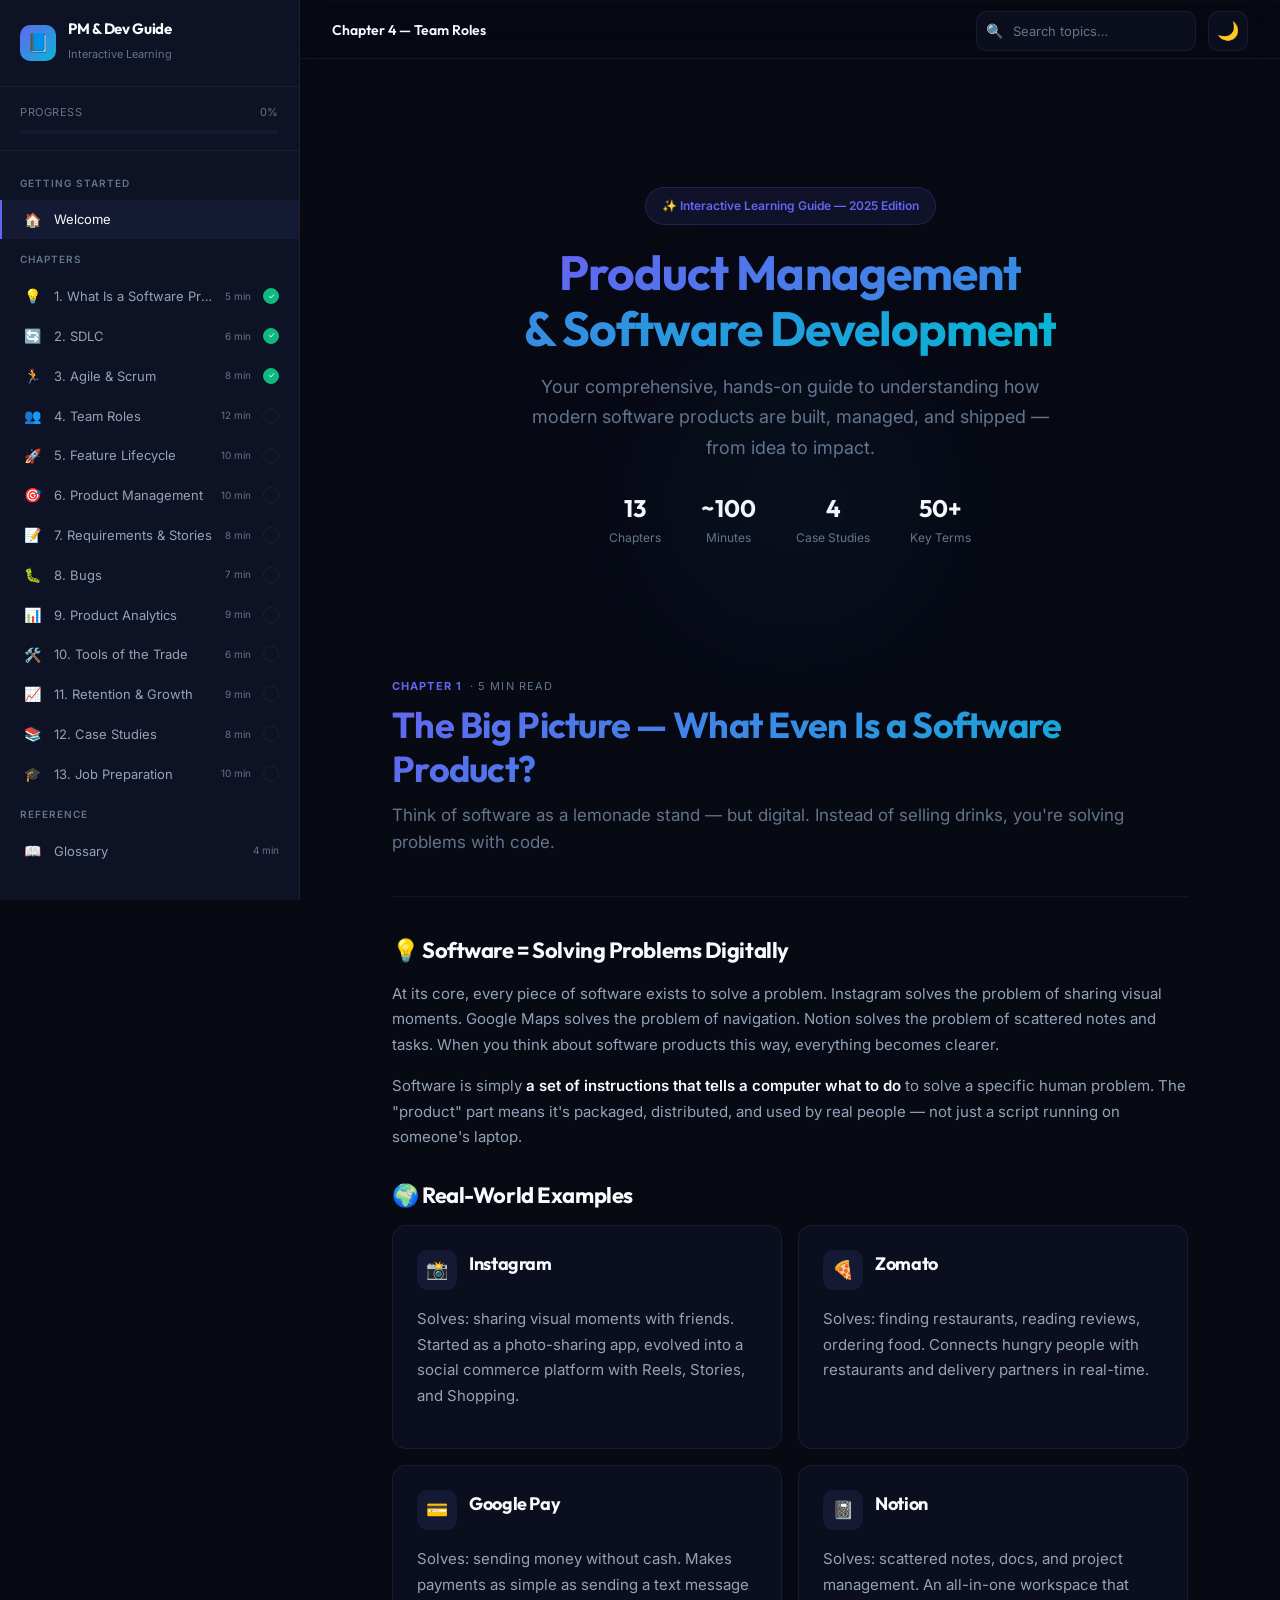
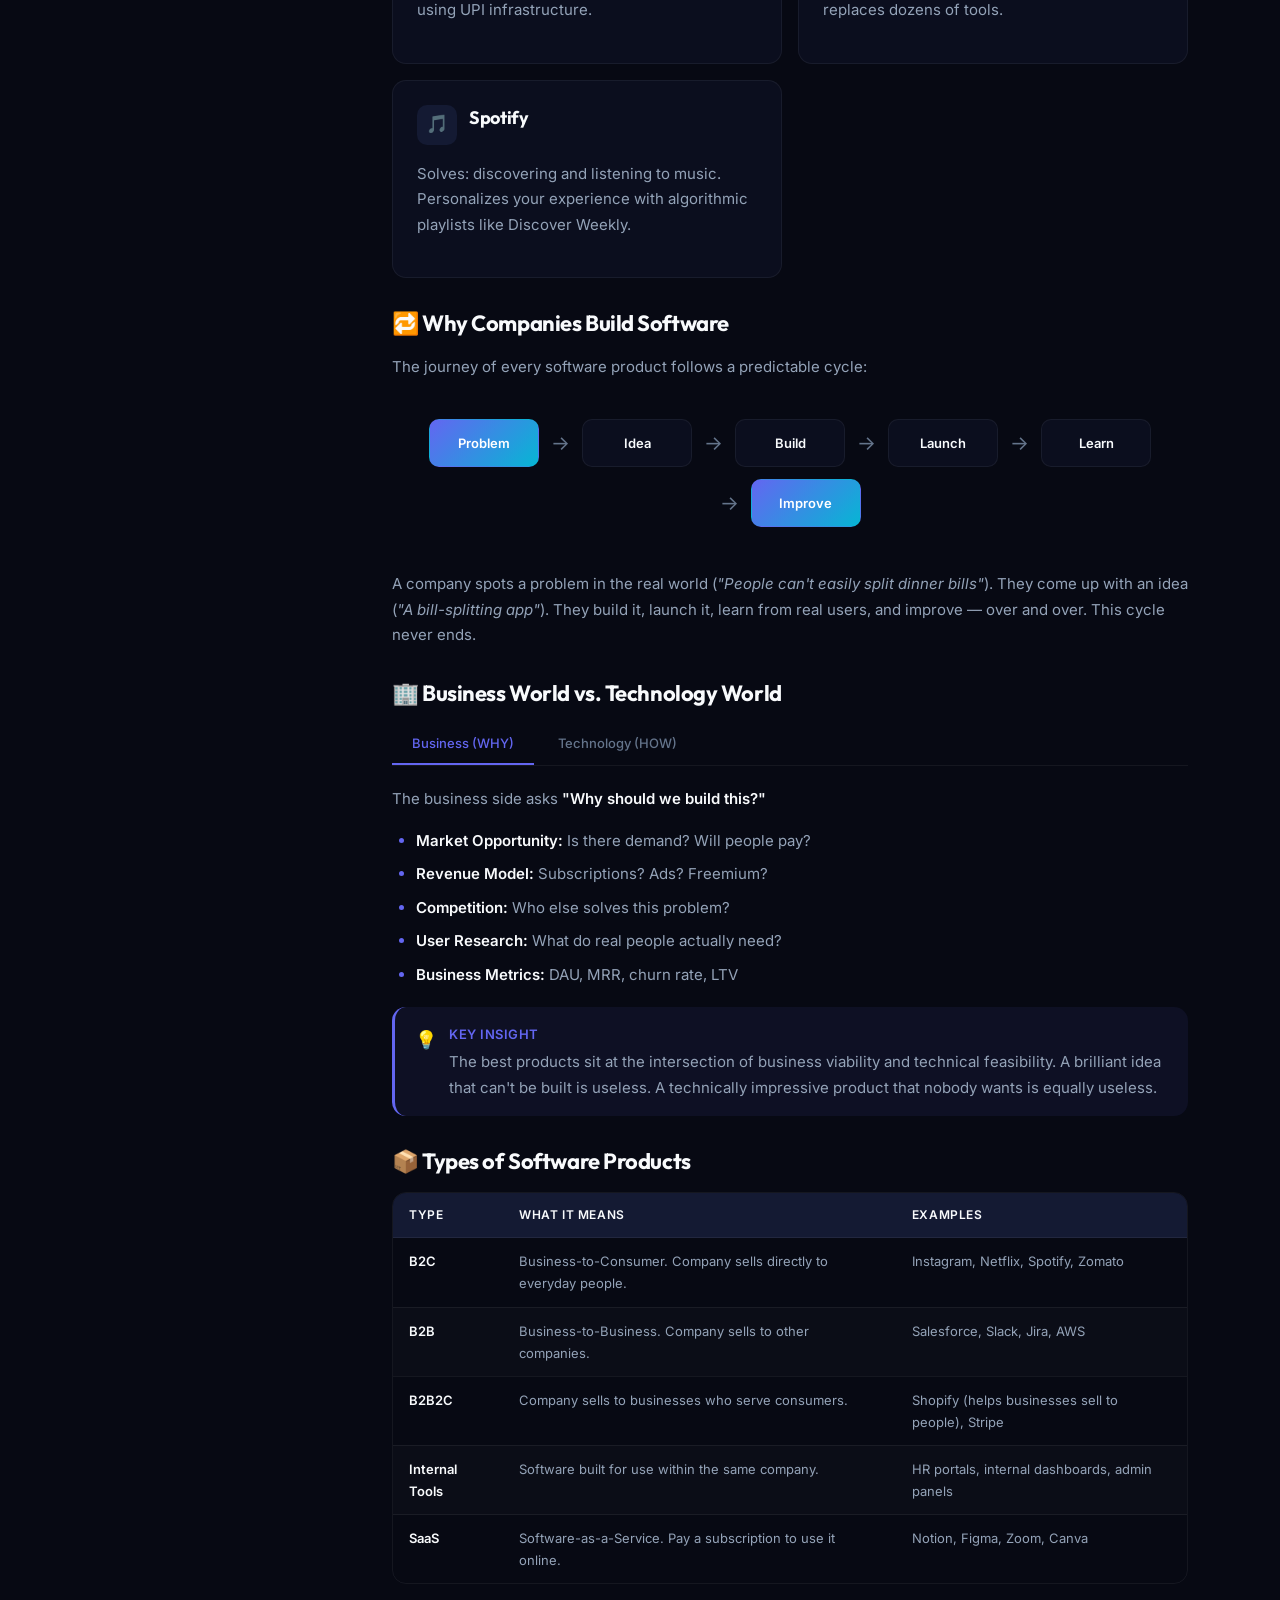
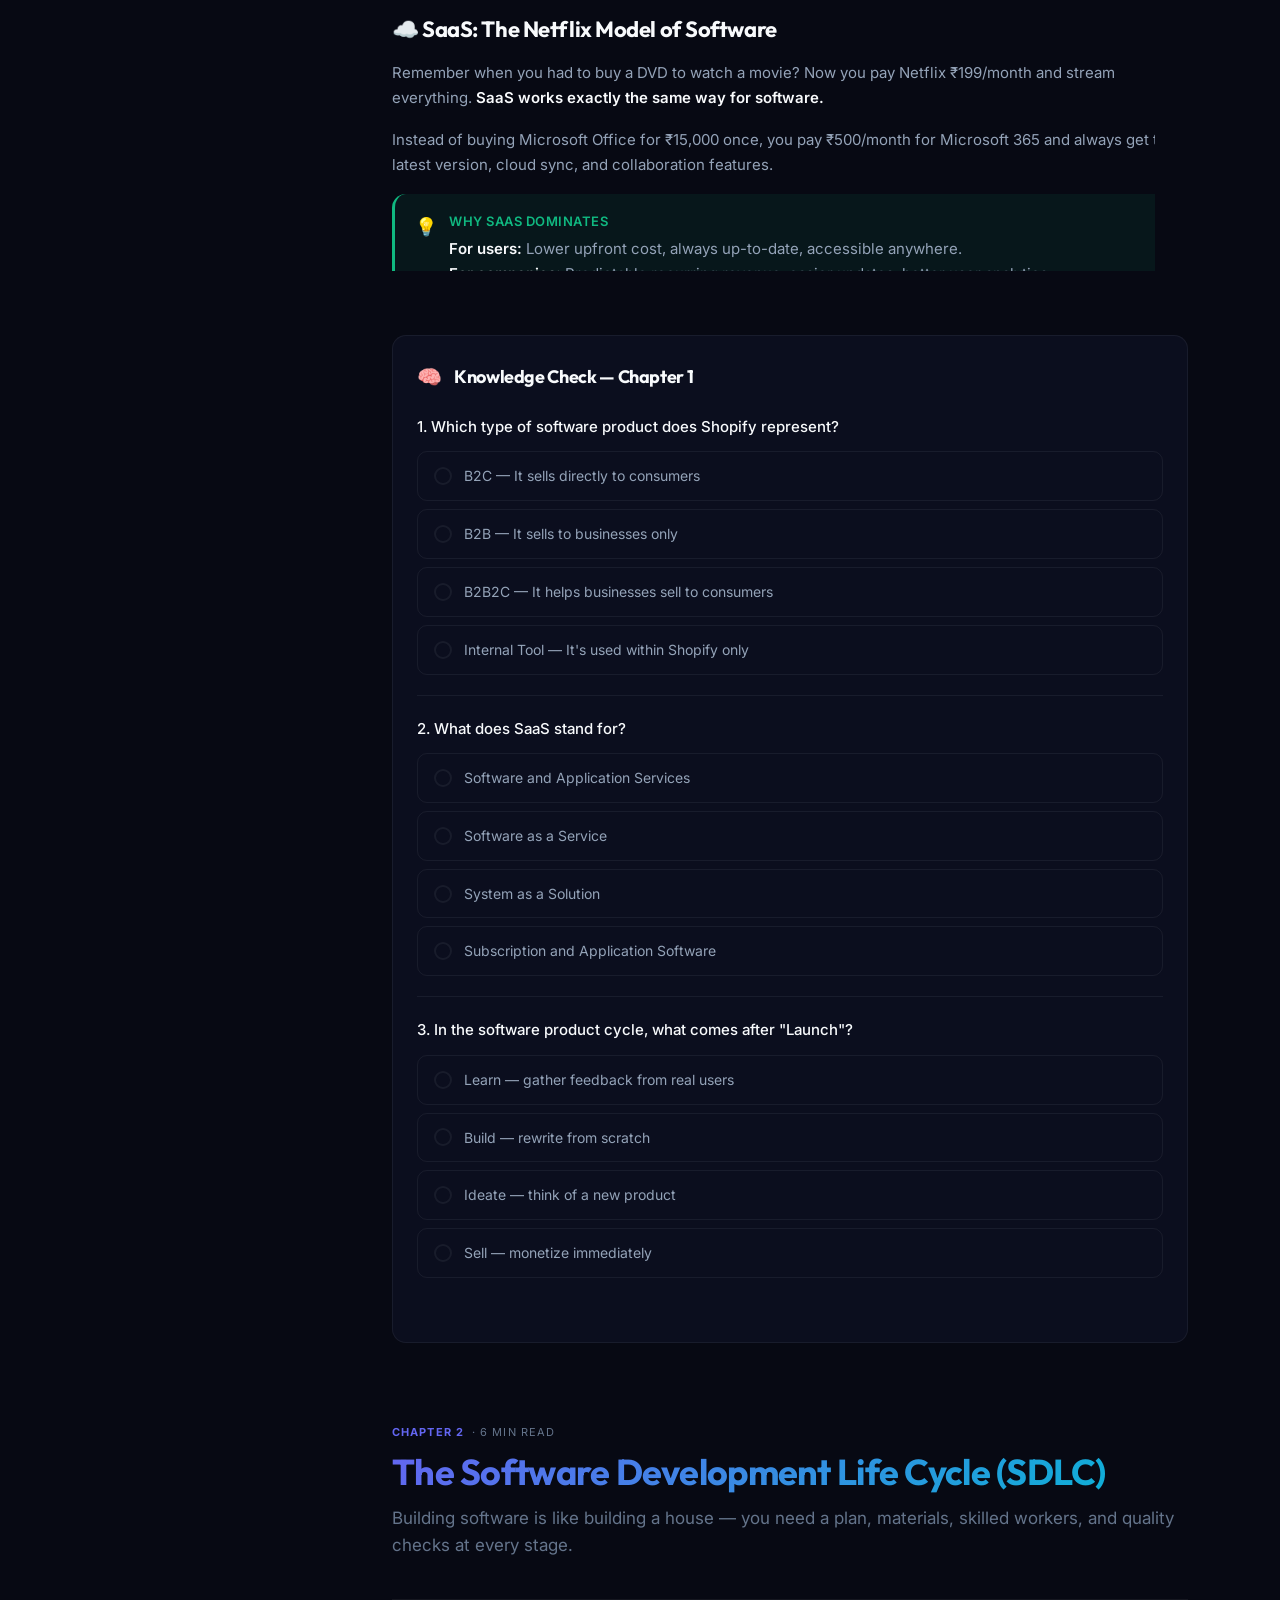
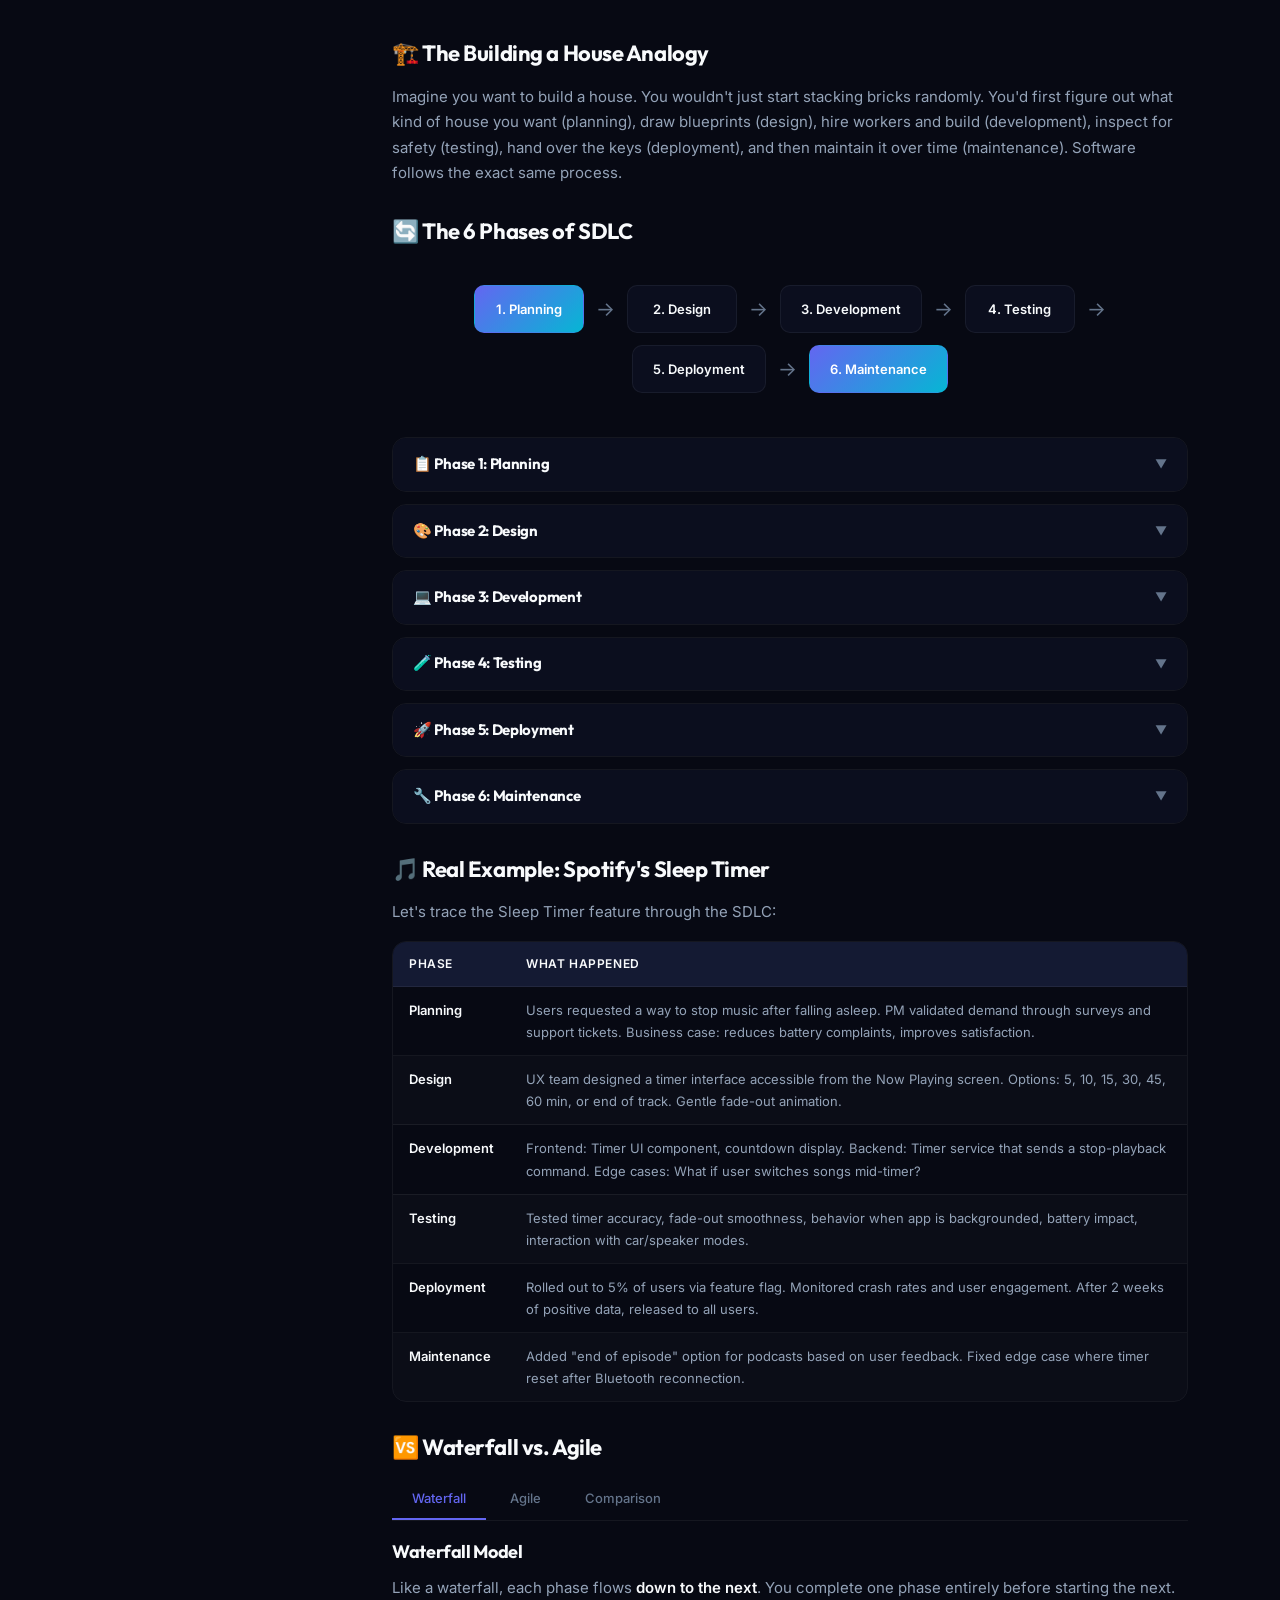
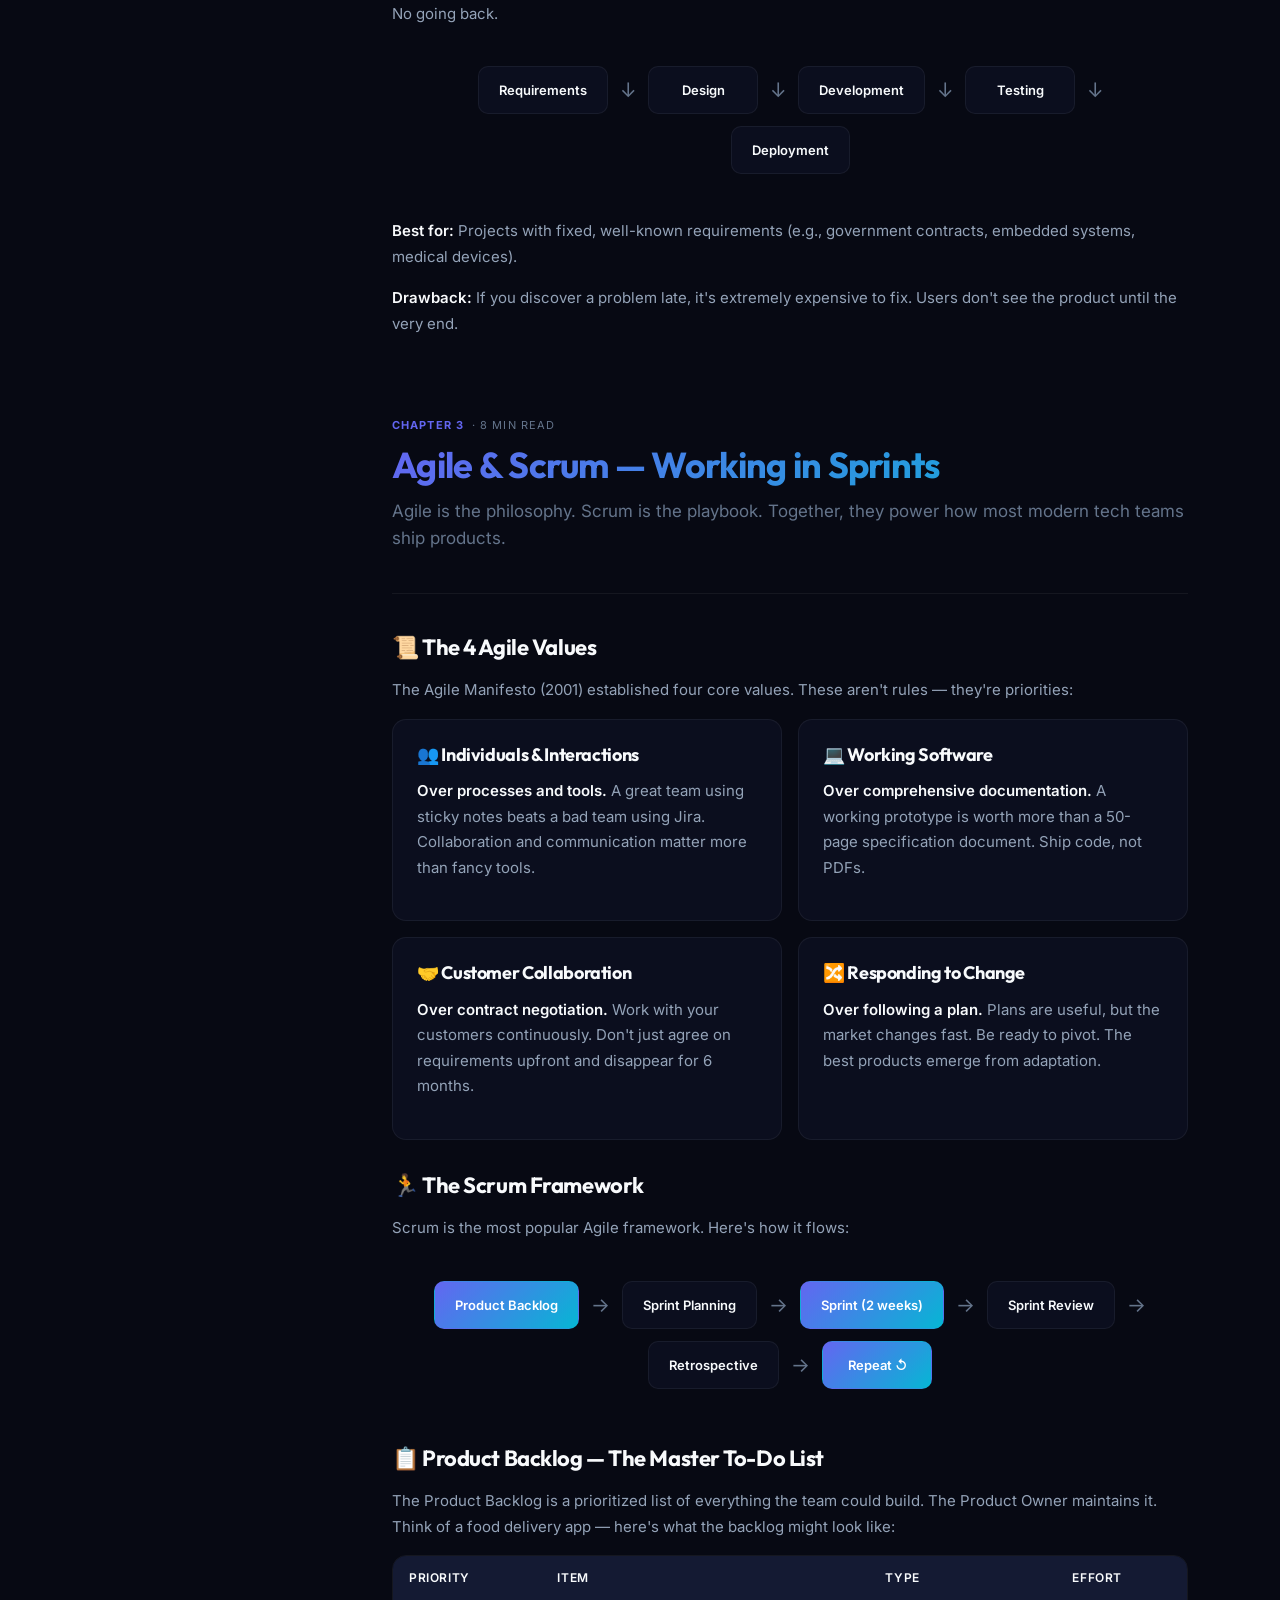
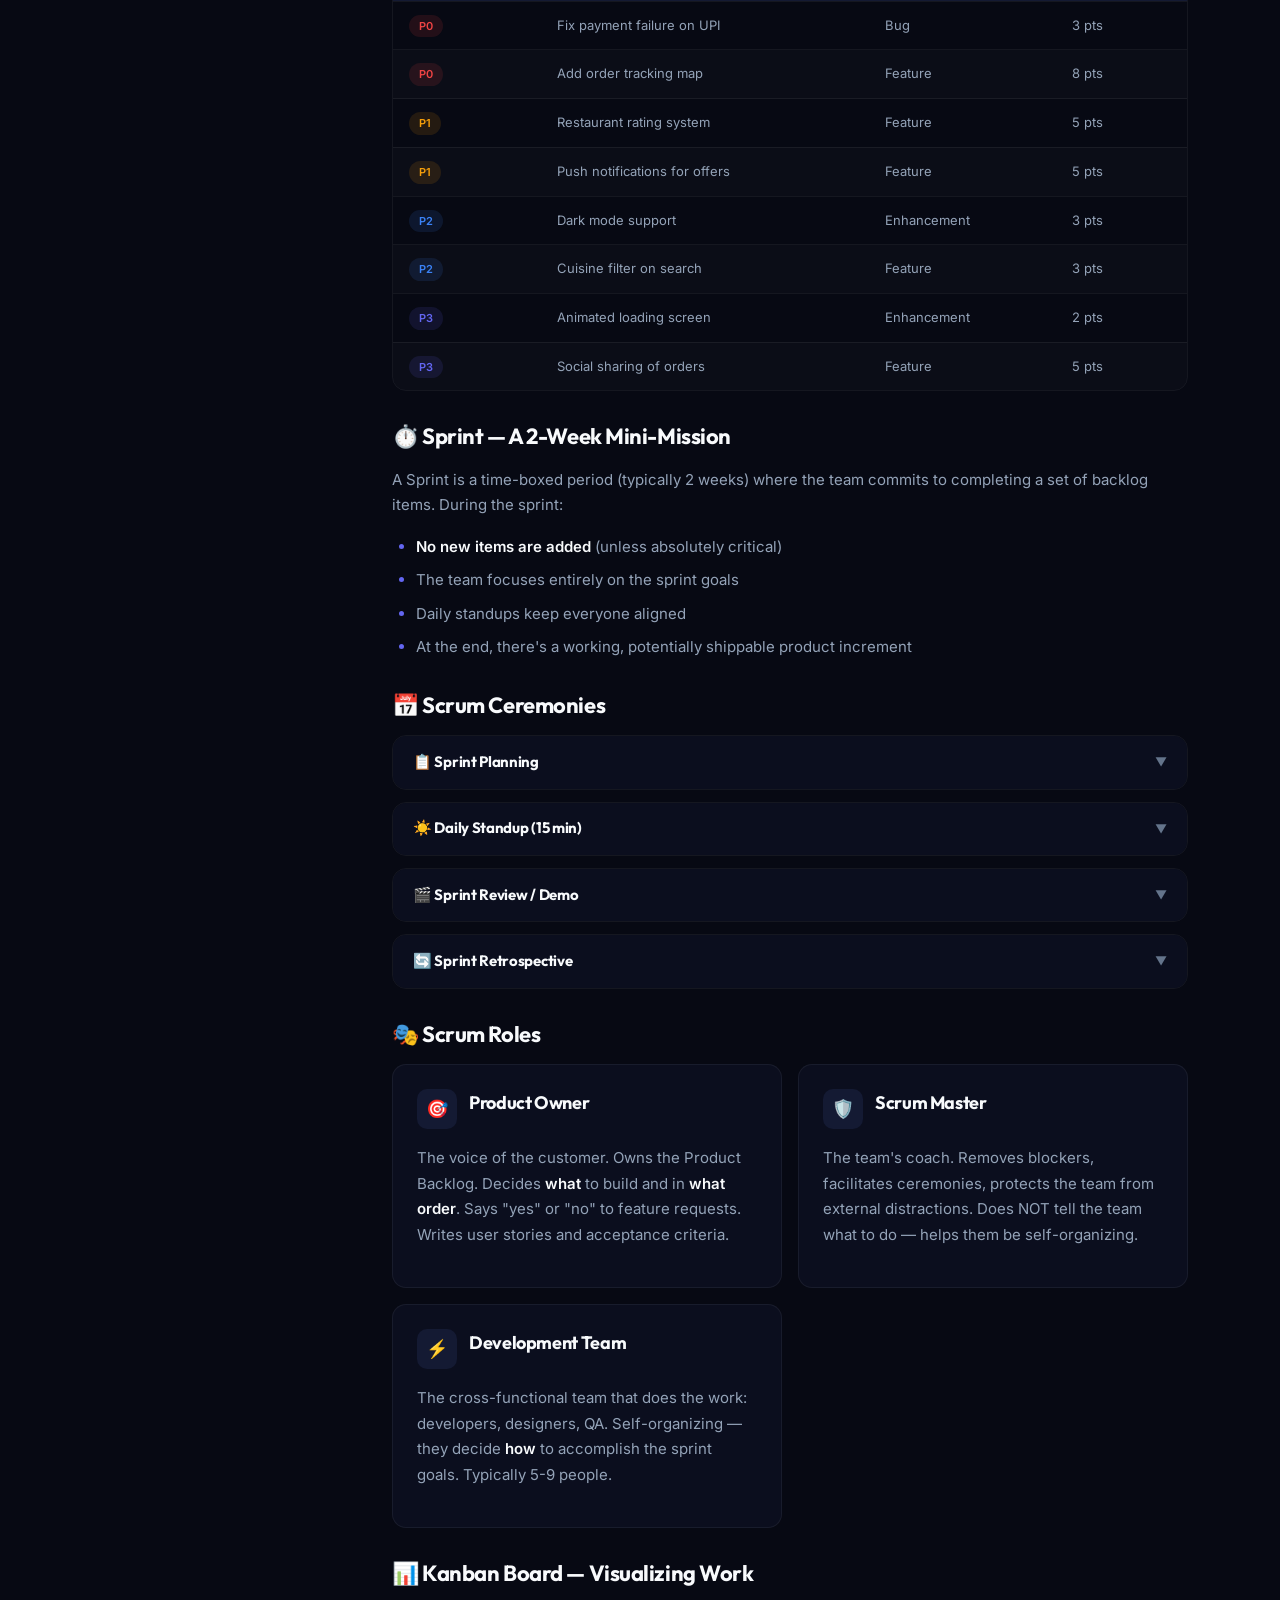
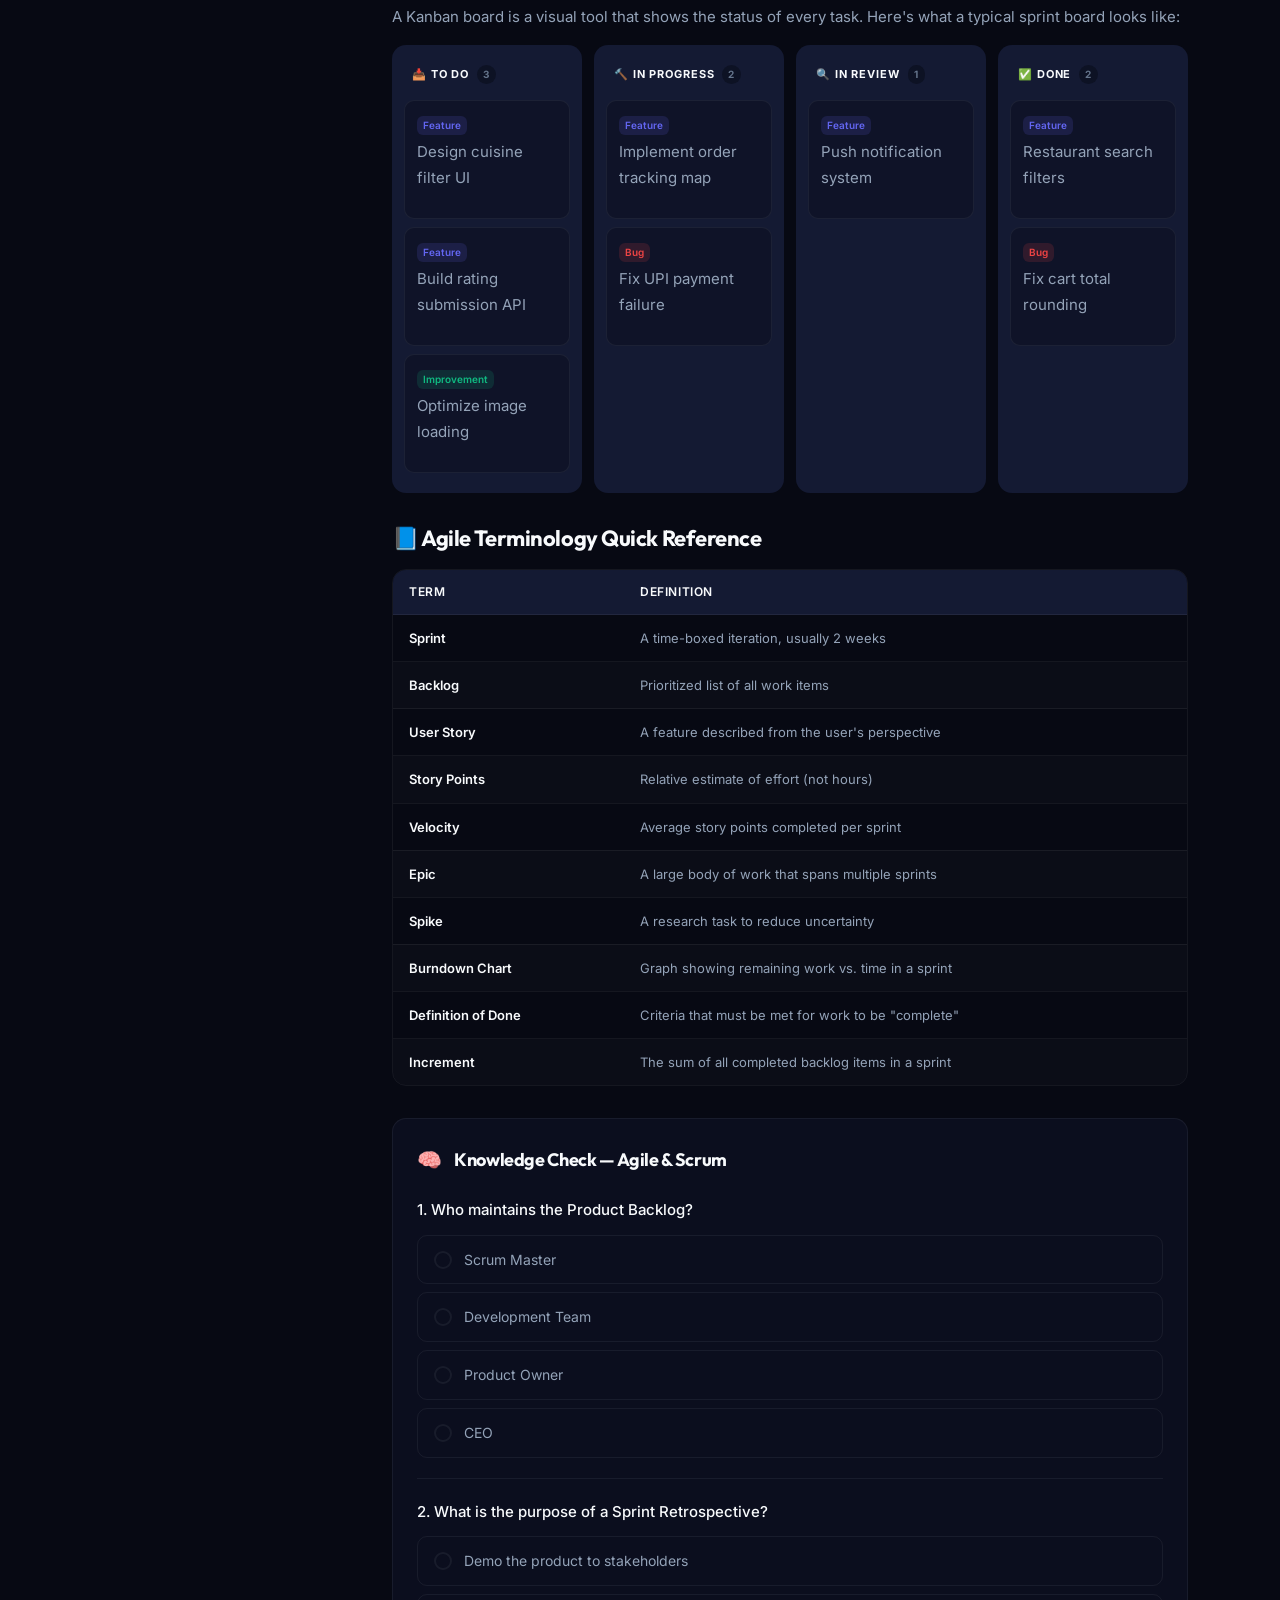
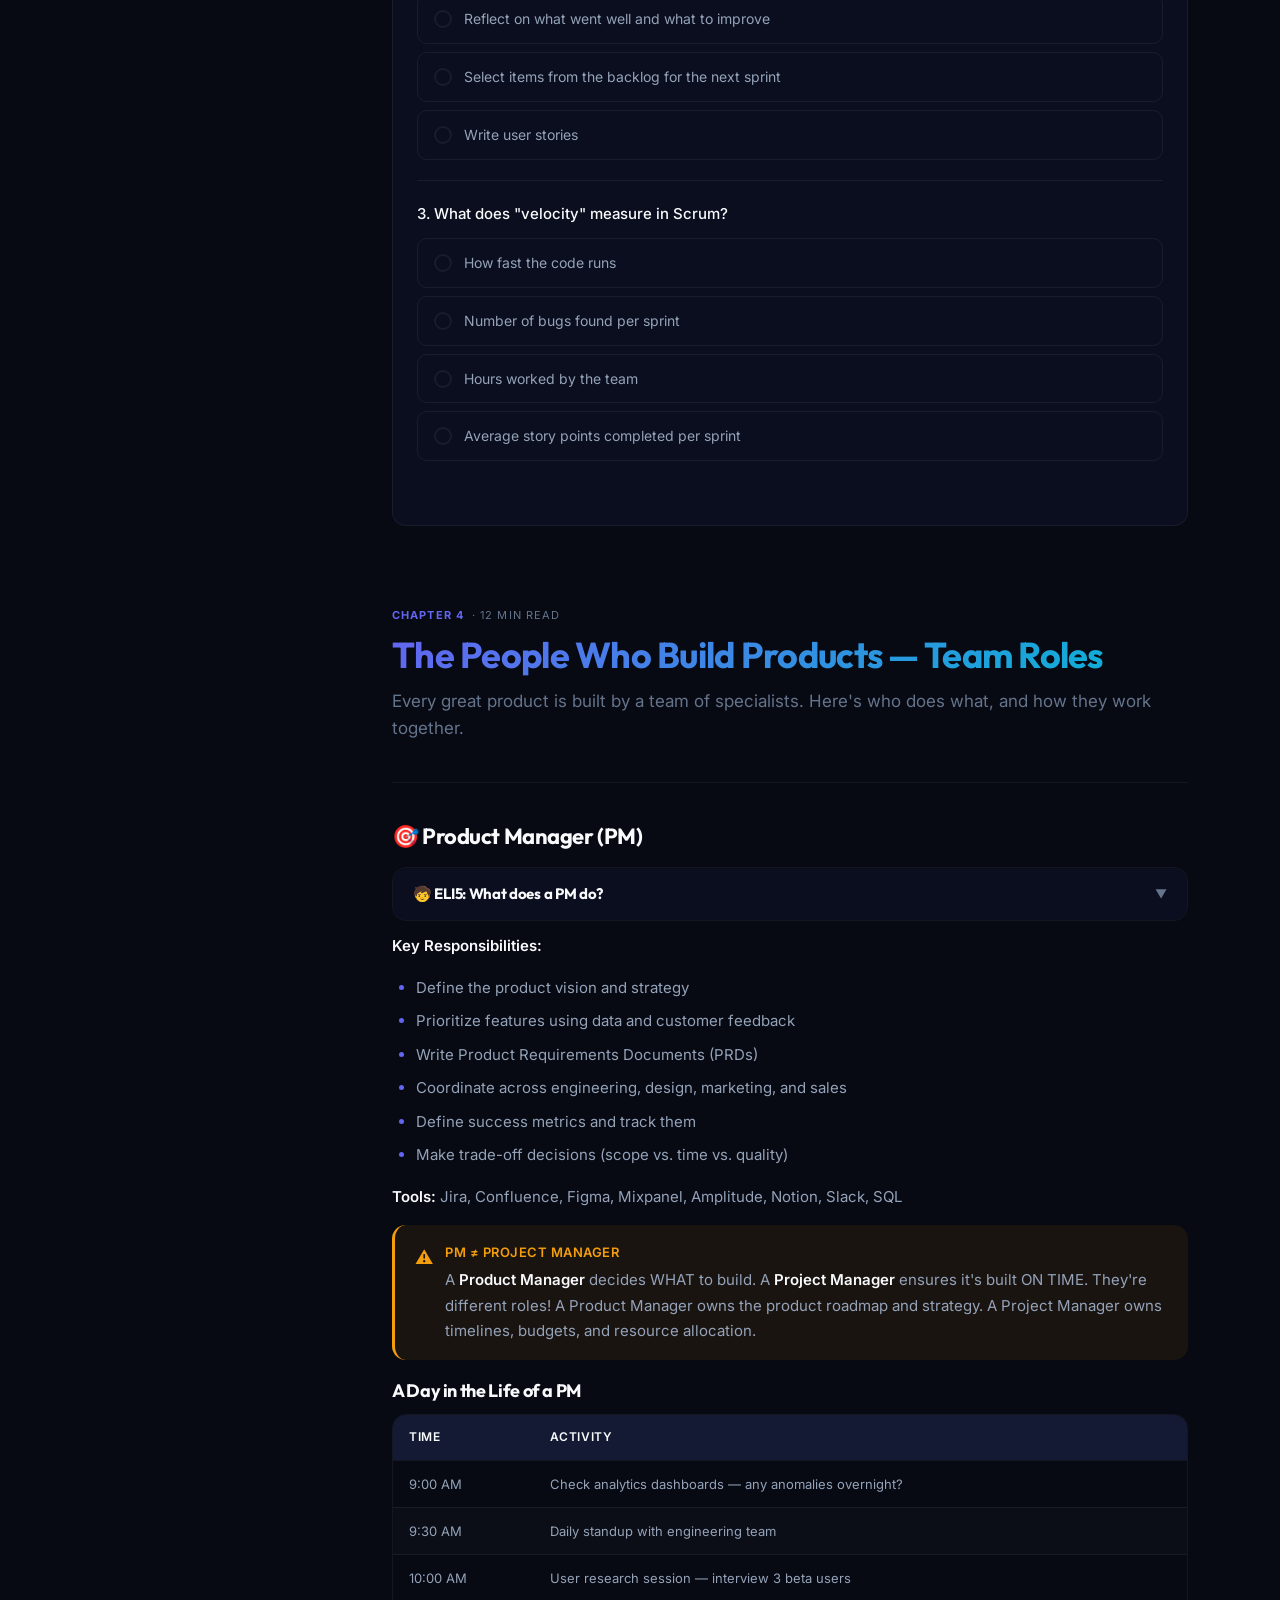
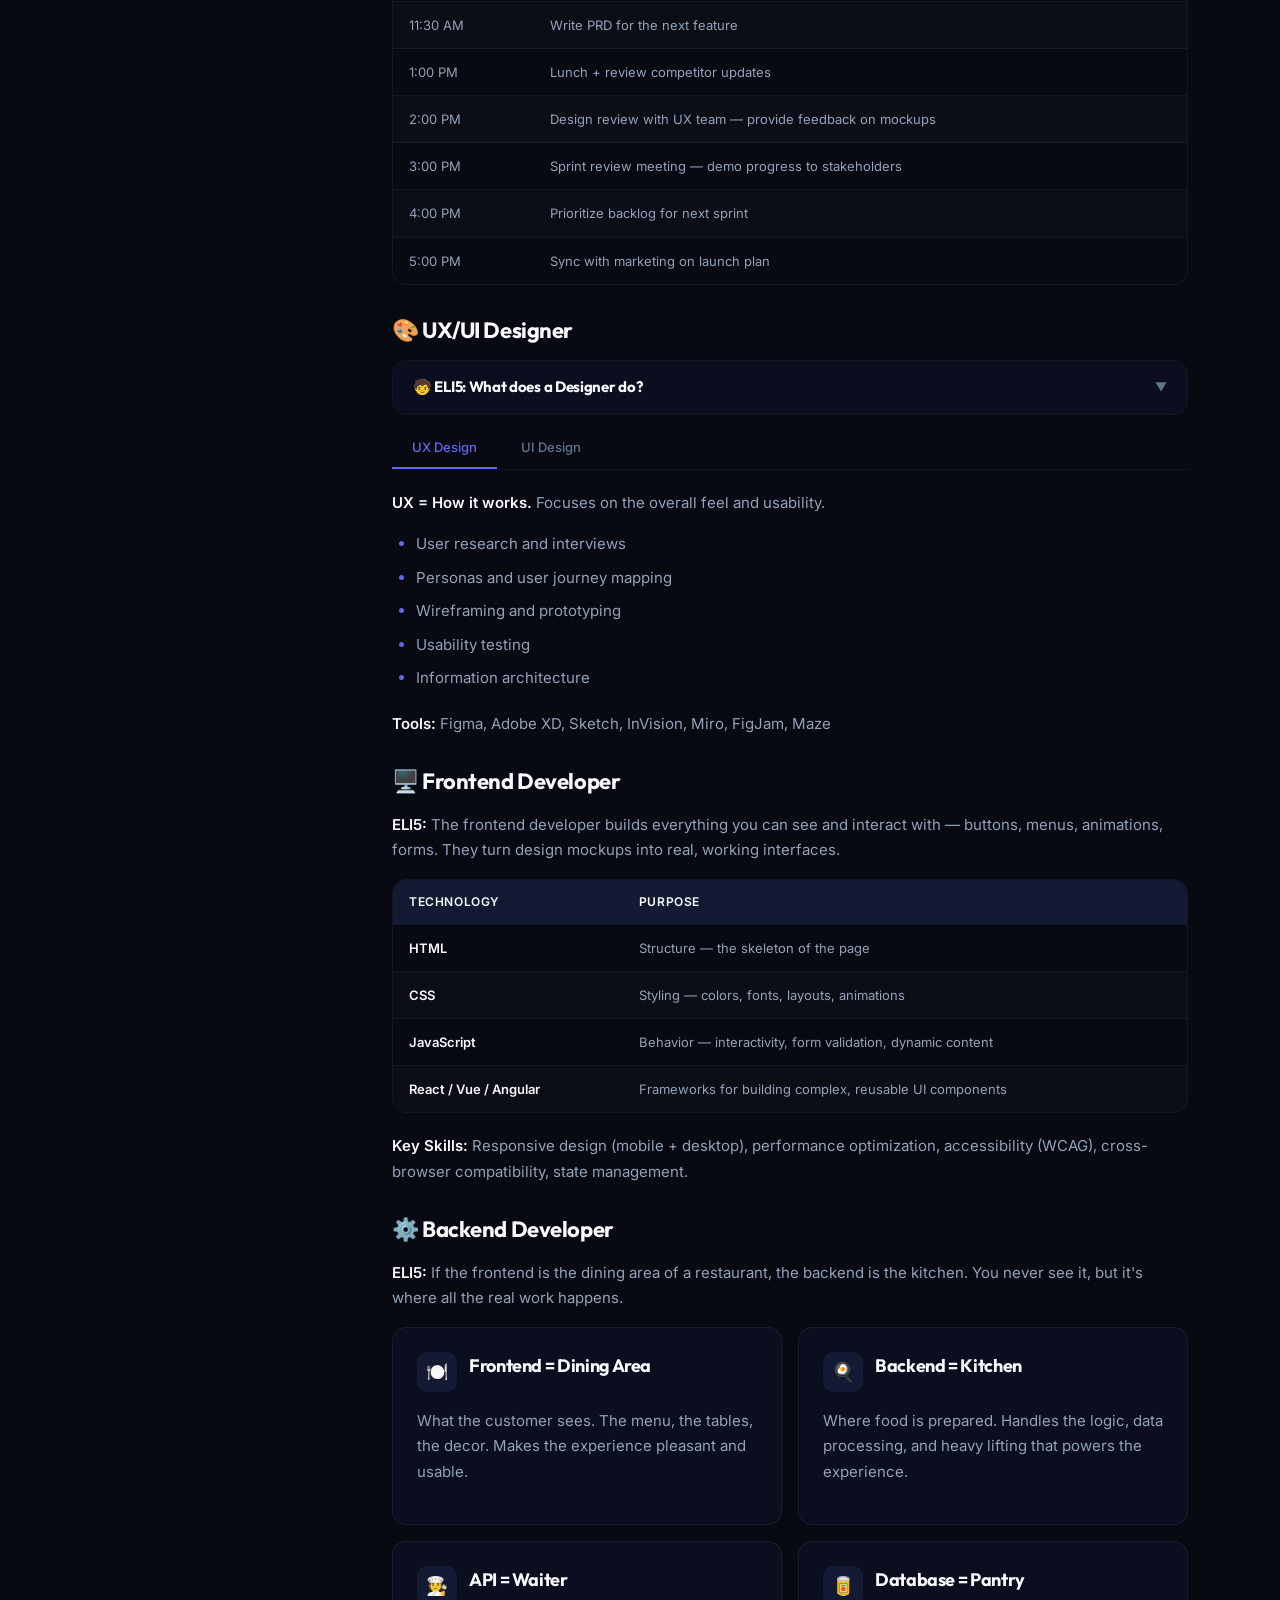
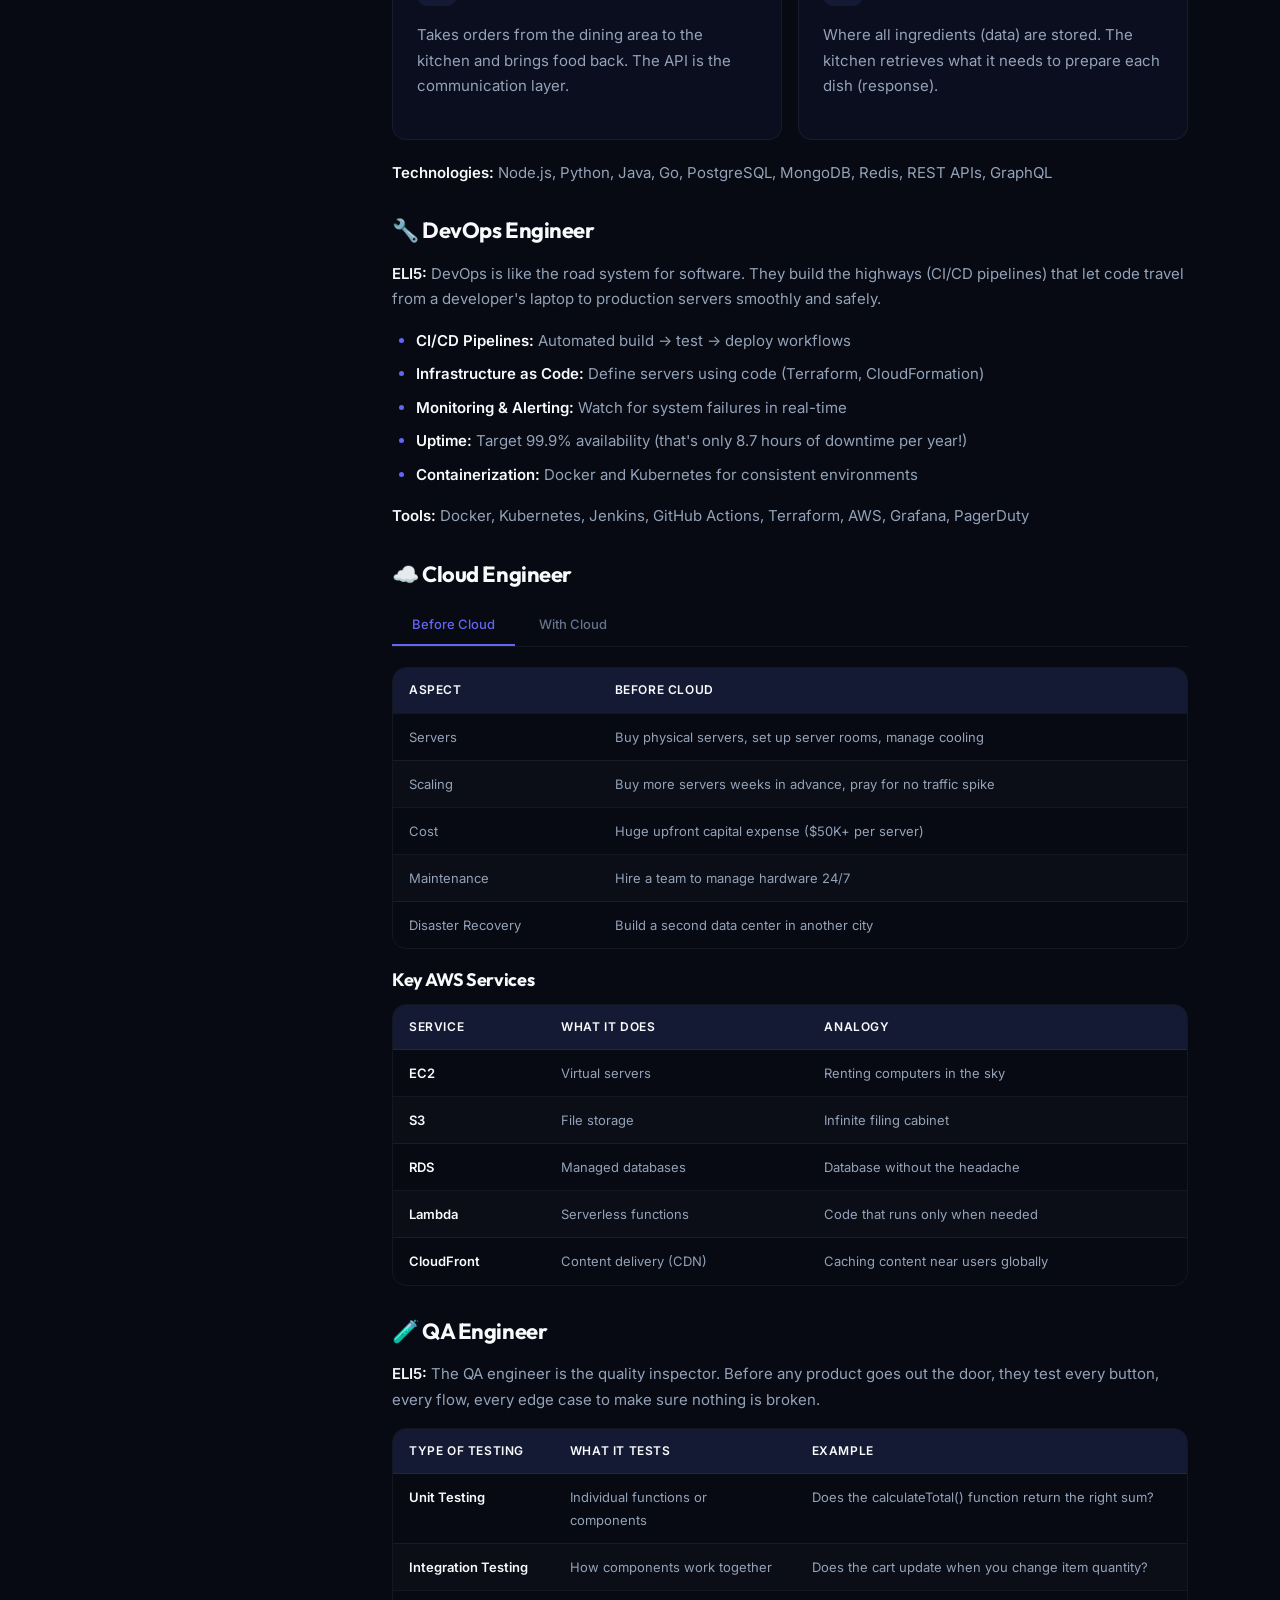
==== index.html @ da46f239 "Initial commit: Best-in-class PM learning guide repository, interactive guide, and MCQ portal" ====
<!DOCTYPE html>
<html lang="en" data-theme="dark">
<head>
  <meta charset="UTF-8">
  <meta name="viewport" content="width=device-width, initial-scale=1.0">
  <meta name="description" content="A comprehensive interactive guide to Product Management & Software Development — covering SDLC, Agile, team roles, feature lifecycle, analytics, and job preparation.">
  <meta name="keywords" content="Product Management, Software Development, SDLC, Agile, Scrum, Product Analyst, Internship Guide">
  <meta name="author" content="Halonic Learning">
  <meta property="og:title" content="PM & Software Development Guide — Halonic Learning">
  <meta property="og:description" content="Master product management and software development with this interactive 13-chapter guide.">
  <meta property="og:type" content="website">
  <title>PM &amp; Software Dev Guide — Halonic Learning</title>

  <!-- Fonts -->
  <link rel="preconnect" href="https://fonts.googleapis.com">
  <link rel="preconnect" href="https://fonts.gstatic.com" crossorigin>
  <link href="https://fonts.googleapis.com/css2?family=Inter:wght@300;400;500;600;700&family=JetBrains+Mono:wght@400;500;600;700&family=Outfit:wght@400;500;600;700;800&display=swap" rel="stylesheet">

  <link rel="stylesheet" href="index.css">
</head>
<body>
  <!-- Progress Bar -->
  <div id="progress-bar" role="progressbar" aria-valuenow="0" aria-valuemin="0" aria-valuemax="100"></div>

  <!-- Sidebar -->
  <aside id="sidebar" role="navigation" aria-label="Chapter Navigation">
    <div class="sidebar-header">
      <div class="sidebar-logo">
        <div class="sidebar-logo-icon">📘</div>
        <div class="sidebar-logo-text">
          <h3>PM &amp; Dev Guide</h3>
          <span>Interactive Learning</span>
        </div>
      </div>
    </div>
    <div class="sidebar-progress">
      <div class="sidebar-progress-label">
        <span>Progress</span>
        <span id="progress-pct">0%</span>
      </div>
      <div class="sidebar-progress-bar">
        <div class="sidebar-progress-fill" id="sidebar-progress-fill"></div>
      </div>
    </div>
    <nav class="sidebar-nav" id="sidebar-nav">
      <div class="nav-section-label">Getting Started</div>
      <a href="#hero" class="nav-item active" data-chapter="hero">
        <span class="nav-icon">🏠</span>
        <span class="nav-label">Welcome</span>
      </a>
      <div class="nav-section-label">Chapters</div>
      <a href="#ch1" class="nav-item" data-chapter="ch1">
        <span class="nav-icon">💡</span>
        <span class="nav-label">1. What Is a Software Product</span>
        <span class="nav-time">5 min</span>
        <span class="nav-check" data-ch="ch1"></span>
      </a>
      <a href="#ch2" class="nav-item" data-chapter="ch2">
        <span class="nav-icon">🔄</span>
        <span class="nav-label">2. SDLC</span>
        <span class="nav-time">6 min</span>
        <span class="nav-check" data-ch="ch2"></span>
      </a>
      <a href="#ch3" class="nav-item" data-chapter="ch3">
        <span class="nav-icon">🏃</span>
        <span class="nav-label">3. Agile &amp; Scrum</span>
        <span class="nav-time">8 min</span>
        <span class="nav-check" data-ch="ch3"></span>
      </a>
      <a href="#ch4" class="nav-item" data-chapter="ch4">
        <span class="nav-icon">👥</span>
        <span class="nav-label">4. Team Roles</span>
        <span class="nav-time">12 min</span>
        <span class="nav-check" data-ch="ch4"></span>
      </a>
      <a href="#ch5" class="nav-item" data-chapter="ch5">
        <span class="nav-icon">🚀</span>
        <span class="nav-label">5. Feature Lifecycle</span>
        <span class="nav-time">10 min</span>
        <span class="nav-check" data-ch="ch5"></span>
      </a>
      <a href="#ch6" class="nav-item" data-chapter="ch6">
        <span class="nav-icon">🎯</span>
        <span class="nav-label">6. Product Management</span>
        <span class="nav-time">10 min</span>
        <span class="nav-check" data-ch="ch6"></span>
      </a>
      <a href="#ch7" class="nav-item" data-chapter="ch7">
        <span class="nav-icon">📝</span>
        <span class="nav-label">7. Requirements &amp; Stories</span>
        <span class="nav-time">8 min</span>
        <span class="nav-check" data-ch="ch7"></span>
      </a>
      <a href="#ch8" class="nav-item" data-chapter="ch8">
        <span class="nav-icon">🐛</span>
        <span class="nav-label">8. Bugs</span>
        <span class="nav-time">7 min</span>
        <span class="nav-check" data-ch="ch8"></span>
      </a>
      <a href="#ch9" class="nav-item" data-chapter="ch9">
        <span class="nav-icon">📊</span>
        <span class="nav-label">9. Product Analytics</span>
        <span class="nav-time">9 min</span>
        <span class="nav-check" data-ch="ch9"></span>
      </a>
      <a href="#ch10" class="nav-item" data-chapter="ch10">
        <span class="nav-icon">🛠️</span>
        <span class="nav-label">10. Tools of the Trade</span>
        <span class="nav-time">6 min</span>
        <span class="nav-check" data-ch="ch10"></span>
      </a>
      <a href="#ch11" class="nav-item" data-chapter="ch11">
        <span class="nav-icon">📈</span>
        <span class="nav-label">11. Retention &amp; Growth</span>
        <span class="nav-time">9 min</span>
        <span class="nav-check" data-ch="ch11"></span>
      </a>
      <a href="#ch12" class="nav-item" data-chapter="ch12">
        <span class="nav-icon">📚</span>
        <span class="nav-label">12. Case Studies</span>
        <span class="nav-time">8 min</span>
        <span class="nav-check" data-ch="ch12"></span>
      </a>
      <a href="#ch13" class="nav-item" data-chapter="ch13">
        <span class="nav-icon">🎓</span>
        <span class="nav-label">13. Job Preparation</span>
        <span class="nav-time">10 min</span>
        <span class="nav-check" data-ch="ch13"></span>
      </a>
      <div class="nav-section-label">Reference</div>
      <a href="#glossary" class="nav-item" data-chapter="glossary">
        <span class="nav-icon">📖</span>
        <span class="nav-label">Glossary</span>
        <span class="nav-time">4 min</span>
      </a>
    </nav>
  </aside>

  <!-- Sidebar Overlay (mobile) -->
  <div class="sidebar-overlay" id="sidebar-overlay"></div>

  <!-- Mobile Menu Button -->
  <button class="mobile-menu-btn" id="mobile-menu-btn" aria-label="Toggle Navigation">☰</button>

  <!-- Sticky Header -->
  <header id="sticky-header">
    <span class="current-chapter" id="current-chapter-label"></span>
    <div class="header-actions">
      <div class="search-container">
        <span class="search-icon">🔍</span>
        <input type="text" class="search-input" id="search-input" placeholder="Search topics…" aria-label="Search topics">
        <div class="search-results" id="search-results"></div>
      </div>
      <button class="theme-toggle" id="theme-toggle" aria-label="Toggle dark/light mode">🌙</button>
    </div>
  </header>

  <!-- Main Content -->
  <main id="main-content">
    <div class="content-wrapper">

      <!-- ═══════════ HERO ═══════════ -->
      <section id="hero" class="chapter hero" data-title="Welcome">
        <div class="hero-badge">✨ Interactive Learning Guide — 2025 Edition</div>
        <h1><span class="gradient-text">Product Management<br>&amp; Software Development</span></h1>
        <p>Your comprehensive, hands-on guide to understanding how modern software products are built, managed, and shipped — from idea to impact.</p>
        <div class="hero-stats">
          <div class="hero-stat">
            <div class="stat-value">13</div>
            <div class="stat-label">Chapters</div>
          </div>
          <div class="hero-stat">
            <div class="stat-value">~100</div>
            <div class="stat-label">Minutes</div>
          </div>
          <div class="hero-stat">
            <div class="stat-value">4</div>
            <div class="stat-label">Case Studies</div>
          </div>
          <div class="hero-stat">
            <div class="stat-value">50+</div>
            <div class="stat-label">Key Terms</div>
          </div>
        </div>
      </section>

      <!-- ═══════════ CHAPTER 1 ═══════════ -->
      <section id="ch1" class="chapter" data-title="Chapter 1 — What Is a Software Product">
        <div class="chapter-header">
          <div class="chapter-label">Chapter 1 <span class="reading-time">· 5 min read</span></div>
          <h2 class="chapter-title gradient-text">The Big Picture — What Even Is a Software Product?</h2>
          <p class="chapter-subtitle">Think of software as a lemonade stand — but digital. Instead of selling drinks, you're solving problems with code.</p>
        </div>

        <div class="subsection">
          <h3>💡 Software = Solving Problems Digitally</h3>
          <p>At its core, every piece of software exists to solve a problem. Instagram solves the problem of sharing visual moments. Google Maps solves the problem of navigation. Notion solves the problem of scattered notes and tasks. When you think about software products this way, everything becomes clearer.</p>
          <p>Software is simply <strong>a set of instructions that tells a computer what to do</strong> to solve a specific human problem. The "product" part means it's packaged, distributed, and used by real people — not just a script running on someone's laptop.</p>
        </div>

        <div class="subsection">
          <h3>🌍 Real-World Examples</h3>
          <div class="card-grid">
            <div class="card">
              <div class="card-header">
                <div class="card-icon">📸</div>
                <h4>Instagram</h4>
              </div>
              <p>Solves: sharing visual moments with friends. Started as a photo-sharing app, evolved into a social commerce platform with Reels, Stories, and Shopping.</p>
            </div>
            <div class="card">
              <div class="card-header">
                <div class="card-icon">🍕</div>
                <h4>Zomato</h4>
              </div>
              <p>Solves: finding restaurants, reading reviews, ordering food. Connects hungry people with restaurants and delivery partners in real-time.</p>
            </div>
            <div class="card">
              <div class="card-header">
                <div class="card-icon">💳</div>
                <h4>Google Pay</h4>
              </div>
              <p>Solves: sending money without cash. Makes payments as simple as sending a text message using UPI infrastructure.</p>
            </div>
            <div class="card">
              <div class="card-header">
                <div class="card-icon">📓</div>
                <h4>Notion</h4>
              </div>
              <p>Solves: scattered notes, docs, and project management. An all-in-one workspace that replaces dozens of tools.</p>
            </div>
            <div class="card">
              <div class="card-header">
                <div class="card-icon">🎵</div>
                <h4>Spotify</h4>
              </div>
              <p>Solves: discovering and listening to music. Personalizes your experience with algorithmic playlists like Discover Weekly.</p>
            </div>
          </div>
        </div>

        <div class="subsection">
          <h3>🔁 Why Companies Build Software</h3>
          <p>The journey of every software product follows a predictable cycle:</p>
          <div class="flow-diagram">
            <div class="flow-node accent">Problem</div>
            <div class="flow-arrow">→</div>
            <div class="flow-node">Idea</div>
            <div class="flow-arrow">→</div>
            <div class="flow-node">Build</div>
            <div class="flow-arrow">→</div>
            <div class="flow-node">Launch</div>
            <div class="flow-arrow">→</div>
            <div class="flow-node">Learn</div>
            <div class="flow-arrow">→</div>
            <div class="flow-node accent">Improve</div>
          </div>
          <p>A company spots a problem in the real world (<em>"People can't easily split dinner bills"</em>). They come up with an idea (<em>"A bill-splitting app"</em>). They build it, launch it, learn from real users, and improve — over and over. This cycle never ends.</p>
        </div>

        <div class="subsection">
          <h3>🏢 Business World vs. Technology World</h3>
          <div class="tabs" data-tabs>
            <div class="tab-list" role="tablist">
              <button class="tab-btn active" role="tab" data-tab="biz">Business (WHY)</button>
              <button class="tab-btn" role="tab" data-tab="tech">Technology (HOW)</button>
            </div>
            <div class="tab-panel active" id="tab-biz" data-tab-panel="biz">
              <p>The business side asks <strong>"Why should we build this?"</strong></p>
              <ul>
                <li><strong>Market Opportunity:</strong> Is there demand? Will people pay?</li>
                <li><strong>Revenue Model:</strong> Subscriptions? Ads? Freemium?</li>
                <li><strong>Competition:</strong> Who else solves this problem?</li>
                <li><strong>User Research:</strong> What do real people actually need?</li>
                <li><strong>Business Metrics:</strong> DAU, MRR, churn rate, LTV</li>
              </ul>
            </div>
            <div class="tab-panel" id="tab-tech" data-tab-panel="tech">
              <p>The technology side asks <strong>"How do we build this?"</strong></p>
              <ul>
                <li><strong>Architecture:</strong> Monolith vs. microservices</li>
                <li><strong>Tech Stack:</strong> React, Node.js, PostgreSQL, AWS</li>
                <li><strong>Scalability:</strong> Can it handle 1 million users?</li>
                <li><strong>Security:</strong> Encryption, auth, data protection</li>
                <li><strong>Performance:</strong> Load times under 2 seconds</li>
              </ul>
            </div>
          </div>
          <div class="callout callout-important">
            <span class="callout-icon">💡</span>
            <div class="callout-content">
              <p class="callout-title">Key Insight</p>
              <p>The best products sit at the intersection of business viability and technical feasibility. A brilliant idea that can't be built is useless. A technically impressive product that nobody wants is equally useless.</p>
            </div>
          </div>
        </div>

        <div class="subsection">
          <h3>📦 Types of Software Products</h3>
          <div class="table-wrapper">
            <table>
              <thead>
                <tr><th>Type</th><th>What It Means</th><th>Examples</th></tr>
              </thead>
              <tbody>
                <tr><td><strong>B2C</strong></td><td>Business-to-Consumer. Company sells directly to everyday people.</td><td>Instagram, Netflix, Spotify, Zomato</td></tr>
                <tr><td><strong>B2B</strong></td><td>Business-to-Business. Company sells to other companies.</td><td>Salesforce, Slack, Jira, AWS</td></tr>
                <tr><td><strong>B2B2C</strong></td><td>Company sells to businesses who serve consumers.</td><td>Shopify (helps businesses sell to people), Stripe</td></tr>
                <tr><td><strong>Internal Tools</strong></td><td>Software built for use within the same company.</td><td>HR portals, internal dashboards, admin panels</td></tr>
                <tr><td><strong>SaaS</strong></td><td>Software-as-a-Service. Pay a subscription to use it online.</td><td>Notion, Figma, Zoom, Canva</td></tr>
              </tbody>
            </table>
          </div>
        </div>

        <div class="subsection">
          <h3>☁️ SaaS: The Netflix Model of Software</h3>
          <p>Remember when you had to buy a DVD to watch a movie? Now you pay Netflix ₹199/month and stream everything. <strong>SaaS works exactly the same way for software.</strong></p>
          <p>Instead of buying Microsoft Office for ₹15,000 once, you pay ₹500/month for Microsoft 365 and always get the latest version, cloud sync, and collaboration features.</p>
          <div class="callout callout-tip">
            <span class="callout-icon">💡</span>
            <div class="callout-content">
              <p class="callout-title">Why SaaS dominates</p>
              <p><strong>For users:</strong> Lower upfront cost, always up-to-date, accessible anywhere.<br>
              <strong>For companies:</strong> Predictable recurring revenue, easier updates, better user analytics.</p>
            </div>
          </div>
        </div>

        <!-- Quiz for Chapter 1 -->
        <div class="quiz" data-quiz="ch1">
          <div class="quiz-header">
            <span class="emoji-icon">🧠</span>
            <h4>Knowledge Check — Chapter 1</h4>
          </div>
          <div class="quiz-question" data-correct="2">
            <p class="question-text">1. Which type of software product does Shopify represent?</p>
            <div class="quiz-options">
              <div class="quiz-option" data-value="0"><span class="option-radio"></span>B2C — It sells directly to consumers</div>
              <div class="quiz-option" data-value="1"><span class="option-radio"></span>B2B — It sells to businesses only</div>
              <div class="quiz-option" data-value="2"><span class="option-radio"></span>B2B2C — It helps businesses sell to consumers</div>
              <div class="quiz-option" data-value="3"><span class="option-radio"></span>Internal Tool — It's used within Shopify only</div>
            </div>
            <div class="quiz-feedback"></div>
          </div>
          <div class="quiz-question" data-correct="1">
            <p class="question-text">2. What does SaaS stand for?</p>
            <div class="quiz-options">
              <div class="quiz-option" data-value="0"><span class="option-radio"></span>Software and Application Services</div>
              <div class="quiz-option" data-value="1"><span class="option-radio"></span>Software as a Service</div>
              <div class="quiz-option" data-value="2"><span class="option-radio"></span>System as a Solution</div>
              <div class="quiz-option" data-value="3"><span class="option-radio"></span>Subscription and Application Software</div>
            </div>
            <div class="quiz-feedback"></div>
          </div>
          <div class="quiz-question" data-correct="0">
            <p class="question-text">3. In the software product cycle, what comes after "Launch"?</p>
            <div class="quiz-options">
              <div class="quiz-option" data-value="0"><span class="option-radio"></span>Learn — gather feedback from real users</div>
              <div class="quiz-option" data-value="1"><span class="option-radio"></span>Build — rewrite from scratch</div>
              <div class="quiz-option" data-value="2"><span class="option-radio"></span>Ideate — think of a new product</div>
              <div class="quiz-option" data-value="3"><span class="option-radio"></span>Sell — monetize immediately</div>
            </div>
            <div class="quiz-feedback"></div>
          </div>
        </div>
      </section>

      <!-- ═══════════ CHAPTER 2 ═══════════ -->
      <section id="ch2" class="chapter" data-title="Chapter 2 — SDLC">
        <div class="chapter-header">
          <div class="chapter-label">Chapter 2 <span class="reading-time">· 6 min read</span></div>
          <h2 class="chapter-title gradient-text">The Software Development Life Cycle (SDLC)</h2>
          <p class="chapter-subtitle">Building software is like building a house — you need a plan, materials, skilled workers, and quality checks at every stage.</p>
        </div>

        <div class="subsection">
          <h3>🏗️ The Building a House Analogy</h3>
          <p>Imagine you want to build a house. You wouldn't just start stacking bricks randomly. You'd first figure out what kind of house you want (planning), draw blueprints (design), hire workers and build (development), inspect for safety (testing), hand over the keys (deployment), and then maintain it over time (maintenance). Software follows the exact same process.</p>
        </div>

        <div class="subsection">
          <h3>🔄 The 6 Phases of SDLC</h3>
          <div class="flow-diagram">
            <div class="flow-node accent">1. Planning</div>
            <div class="flow-arrow">→</div>
            <div class="flow-node">2. Design</div>
            <div class="flow-arrow">→</div>
            <div class="flow-node">3. Development</div>
            <div class="flow-arrow">→</div>
            <div class="flow-node">4. Testing</div>
            <div class="flow-arrow">→</div>
            <div class="flow-node">5. Deployment</div>
            <div class="flow-arrow">→</div>
            <div class="flow-node accent">6. Maintenance</div>
          </div>

          <div class="accordion" data-accordion>
            <div class="accordion-header">
              <h4>📋 Phase 1: Planning</h4>
              <span class="accordion-icon">▼</span>
            </div>
            <div class="accordion-body">
              <div class="accordion-body-inner">
                <p>This is where you ask: <strong>What are we building, and why?</strong></p>
                <ul>
                  <li>Define the problem you're solving</li>
                  <li>Identify target users and their needs</li>
                  <li>Set project scope, timeline, and budget</li>
                  <li>Assess feasibility — can we actually build this?</li>
                  <li>Identify risks and mitigation strategies</li>
                </ul>
                <p><strong>Output:</strong> Project plan, requirements document, feasibility report.</p>
              </div>
            </div>
          </div>
          <div class="accordion" data-accordion>
            <div class="accordion-header">
              <h4>🎨 Phase 2: Design</h4>
              <span class="accordion-icon">▼</span>
            </div>
            <div class="accordion-body">
              <div class="accordion-body-inner">
                <p>Now we decide <strong>how it should look and work.</strong></p>
                <ul>
                  <li><strong>System Architecture:</strong> How different parts of the software connect</li>
                  <li><strong>Database Design:</strong> How data is stored and organized</li>
                  <li><strong>UI/UX Design:</strong> Wireframes, mockups, user flows</li>
                  <li><strong>API Design:</strong> How the frontend talks to the backend</li>
                  <li><strong>Technology Selection:</strong> Which frameworks, languages, cloud services</li>
                </ul>
                <p><strong>Output:</strong> Design documents, wireframes, prototypes, architecture diagrams.</p>
              </div>
            </div>
          </div>
          <div class="accordion" data-accordion>
            <div class="accordion-header">
              <h4>💻 Phase 3: Development</h4>
              <span class="accordion-icon">▼</span>
            </div>
            <div class="accordion-body">
              <div class="accordion-body-inner">
                <p>This is where <strong>code gets written.</strong> Developers turn the designs into a working product.</p>
                <ul>
                  <li>Frontend developers build the user interface</li>
                  <li>Backend developers build server logic, APIs, and database connections</li>
                  <li>Code reviews ensure quality and consistency</li>
                  <li>Version control (Git) tracks all changes</li>
                  <li>Daily standups keep the team synchronized</li>
                </ul>
                <p><strong>Output:</strong> Working code, code documentation, pull requests.</p>
              </div>
            </div>
          </div>
          <div class="accordion" data-accordion>
            <div class="accordion-header">
              <h4>🧪 Phase 4: Testing</h4>
              <span class="accordion-icon">▼</span>
            </div>
            <div class="accordion-body">
              <div class="accordion-body-inner">
                <p><strong>Does it work correctly?</strong> Testing catches bugs before users do.</p>
                <ul>
                  <li><strong>Unit Testing:</strong> Testing individual functions/components</li>
                  <li><strong>Integration Testing:</strong> Testing how parts work together</li>
                  <li><strong>System Testing:</strong> Testing the entire application end-to-end</li>
                  <li><strong>UAT (User Acceptance Testing):</strong> Real users verify it meets their needs</li>
                  <li><strong>Performance Testing:</strong> Can it handle heavy traffic?</li>
                </ul>
                <p><strong>Output:</strong> Test reports, bug reports, sign-off for deployment.</p>
              </div>
            </div>
          </div>
          <div class="accordion" data-accordion>
            <div class="accordion-header">
              <h4>🚀 Phase 5: Deployment</h4>
              <span class="accordion-icon">▼</span>
            </div>
            <div class="accordion-body">
              <div class="accordion-body-inner">
                <p><strong>Time to go live!</strong> The software is released to real users.</p>
                <ul>
                  <li><strong>Staging Environment:</strong> Final testing in a production-like setup</li>
                  <li><strong>Canary Release:</strong> Roll out to 5% of users first</li>
                  <li><strong>Full Release:</strong> If canary looks good, release to everyone</li>
                  <li><strong>Monitoring:</strong> Watch for errors, crashes, performance issues</li>
                  <li><strong>Rollback Plan:</strong> If something breaks, revert quickly</li>
                </ul>
                <p><strong>Output:</strong> Live product, deployment logs, monitoring dashboards.</p>
              </div>
            </div>
          </div>
          <div class="accordion" data-accordion>
            <div class="accordion-header">
              <h4>🔧 Phase 6: Maintenance</h4>
              <span class="accordion-icon">▼</span>
            </div>
            <div class="accordion-body">
              <div class="accordion-body-inner">
                <p><strong>Software is never "done."</strong> You keep improving it.</p>
                <ul>
                  <li>Fix bugs reported by users</li>
                  <li>Release new features based on feedback</li>
                  <li>Update dependencies and security patches</li>
                  <li>Optimize performance as usage grows</li>
                  <li>Monitor analytics to spot new opportunities</li>
                </ul>
                <p><strong>Output:</strong> Patches, updates, new feature releases, performance reports.</p>
              </div>
            </div>
          </div>
        </div>

        <div class="subsection">
          <h3>🎵 Real Example: Spotify's Sleep Timer</h3>
          <p>Let's trace the Sleep Timer feature through the SDLC:</p>
          <div class="table-wrapper">
            <table>
              <thead><tr><th>Phase</th><th>What Happened</th></tr></thead>
              <tbody>
                <tr><td><strong>Planning</strong></td><td>Users requested a way to stop music after falling asleep. PM validated demand through surveys and support tickets. Business case: reduces battery complaints, improves satisfaction.</td></tr>
                <tr><td><strong>Design</strong></td><td>UX team designed a timer interface accessible from the Now Playing screen. Options: 5, 10, 15, 30, 45, 60 min, or end of track. Gentle fade-out animation.</td></tr>
                <tr><td><strong>Development</strong></td><td>Frontend: Timer UI component, countdown display. Backend: Timer service that sends a stop-playback command. Edge cases: What if user switches songs mid-timer?</td></tr>
                <tr><td><strong>Testing</strong></td><td>Tested timer accuracy, fade-out smoothness, behavior when app is backgrounded, battery impact, interaction with car/speaker modes.</td></tr>
                <tr><td><strong>Deployment</strong></td><td>Rolled out to 5% of users via feature flag. Monitored crash rates and user engagement. After 2 weeks of positive data, released to all users.</td></tr>
                <tr><td><strong>Maintenance</strong></td><td>Added "end of episode" option for podcasts based on user feedback. Fixed edge case where timer reset after Bluetooth reconnection.</td></tr>
              </tbody>
            </table>
          </div>
        </div>

        <div class="subsection">
          <h3>🆚 Waterfall vs. Agile</h3>
          <div class="tabs" data-tabs>
            <div class="tab-list" role="tablist">
              <button class="tab-btn active" role="tab" data-tab="waterfall">Waterfall</button>
              <button class="tab-btn" role="tab" data-tab="agile">Agile</button>
              <button class="tab-btn" role="tab" data-tab="compare">Comparison</button>
            </div>
            <div class="tab-panel active" id="tab-waterfall" data-tab-panel="waterfall">
              <h4>Waterfall Model</h4>
              <p>Like a waterfall, each phase flows <strong>down to the next</strong>. You complete one phase entirely before starting the next. No going back.</p>
              <div class="flow-diagram">
                <div class="flow-node">Requirements</div>
                <div class="flow-arrow">↓</div>
                <div class="flow-node">Design</div>
                <div class="flow-arrow">↓</div>
                <div class="flow-node">Development</div>
                <div class="flow-arrow">↓</div>
                <div class="flow-node">Testing</div>
                <div class="flow-arrow">↓</div>
                <div class="flow-node">Deployment</div>
              </div>
              <p><strong>Best for:</strong> Projects with fixed, well-known requirements (e.g., government contracts, embedded systems, medical devices).</p>
              <p><strong>Drawback:</strong> If you discover a problem late, it's extremely expensive to fix. Users don't see the product until the very end.</p>
            </div>
            <div class="tab-panel" id="tab-agile" data-tab-panel="agile">
              <h4>Agile Model</h4>
              <p>Instead of one big waterfall, Agile works in <strong>small, repeated cycles</strong> called sprints (usually 2 weeks). Each sprint delivers a working piece of the product.</p>
              <div class="flow-diagram">
                <div class="flow-node accent">Plan</div>
                <div class="flow-arrow">→</div>
                <div class="flow-node">Build</div>
                <div class="flow-arrow">→</div>
                <div class="flow-node">Test</div>
                <div class="flow-arrow">→</div>
                <div class="flow-node">Review</div>
                <div class="flow-arrow">→</div>
                <div class="flow-node accent">Repeat</div>
              </div>
              <p><strong>Best for:</strong> Products where requirements evolve (e.g., mobile apps, SaaS products, startups).</p>
              <p><strong>Advantage:</strong> Get user feedback early and often. Adapt to changing market needs. Deliver value continuously.</p>
            </div>
            <div class="tab-panel" id="tab-compare" data-tab-panel="compare">
              <div class="table-wrapper">
                <table>
                  <thead><tr><th>Aspect</th><th>Waterfall</th><th>Agile</th></tr></thead>
                  <tbody>
                    <tr><td><strong>Approach</strong></td><td>Linear, sequential</td><td>Iterative, incremental</td></tr>
                    <tr><td><strong>Flexibility</strong></td><td>Rigid — changes are costly</td><td>Flexible — embraces change</td></tr>
                    <tr><td><strong>User Feedback</strong></td><td>At the end</td><td>Every 2 weeks</td></tr>
                    <tr><td><strong>Delivery</strong></td><td>One big release</td><td>Frequent small releases</td></tr>
                    <tr><td><strong>Risk</strong></td><td>High — problems found late</td><td>Low — problems found early</td></tr>
                    <tr><td><strong>Documentation</strong></td><td>Heavy documentation</td><td>Working software over docs</td></tr>
                    <tr><td><strong>Team Structure</strong></td><td>Siloed departments</td><td>Cross-functional teams</td></tr>
                    <tr><td><strong>Best For</strong></td><td>Fixed requirements</td><td>Evolving products</td></tr>
                  </tbody>
                </table>
              </div>
            </div>
          </div>
        </div>
      </section>

      <!-- ═══════════ CHAPTER 3 ═══════════ -->
      <section id="ch3" class="chapter" data-title="Chapter 3 — Agile & Scrum">
        <div class="chapter-header">
          <div class="chapter-label">Chapter 3 <span class="reading-time">· 8 min read</span></div>
          <h2 class="chapter-title gradient-text">Agile &amp; Scrum — Working in Sprints</h2>
          <p class="chapter-subtitle">Agile is the philosophy. Scrum is the playbook. Together, they power how most modern tech teams ship products.</p>
        </div>

        <div class="subsection">
          <h3>📜 The 4 Agile Values</h3>
          <p>The Agile Manifesto (2001) established four core values. These aren't rules — they're priorities:</p>
          <div class="card-grid">
            <div class="card">
              <h4>👥 Individuals &amp; Interactions</h4>
              <p><strong>Over processes and tools.</strong> A great team using sticky notes beats a bad team using Jira. Collaboration and communication matter more than fancy tools.</p>
            </div>
            <div class="card">
              <h4>💻 Working Software</h4>
              <p><strong>Over comprehensive documentation.</strong> A working prototype is worth more than a 50-page specification document. Ship code, not PDFs.</p>
            </div>
            <div class="card">
              <h4>🤝 Customer Collaboration</h4>
              <p><strong>Over contract negotiation.</strong> Work with your customers continuously. Don't just agree on requirements upfront and disappear for 6 months.</p>
            </div>
            <div class="card">
              <h4>🔀 Responding to Change</h4>
              <p><strong>Over following a plan.</strong> Plans are useful, but the market changes fast. Be ready to pivot. The best products emerge from adaptation.</p>
            </div>
          </div>
        </div>

        <div class="subsection">
          <h3>🏃 The Scrum Framework</h3>
          <p>Scrum is the most popular Agile framework. Here's how it flows:</p>
          <div class="flow-diagram">
            <div class="flow-node accent">Product Backlog</div>
            <div class="flow-arrow">→</div>
            <div class="flow-node">Sprint Planning</div>
            <div class="flow-arrow">→</div>
            <div class="flow-node accent">Sprint (2 weeks)</div>
            <div class="flow-arrow">→</div>
            <div class="flow-node">Sprint Review</div>
            <div class="flow-arrow">→</div>
            <div class="flow-node">Retrospective</div>
            <div class="flow-arrow">→</div>
            <div class="flow-node accent">Repeat ↺</div>
          </div>
        </div>

        <div class="subsection">
          <h3>📋 Product Backlog — The Master To-Do List</h3>
          <p>The Product Backlog is a prioritized list of everything the team could build. The Product Owner maintains it. Think of a food delivery app — here's what the backlog might look like:</p>
          <div class="table-wrapper">
            <table>
              <thead><tr><th>Priority</th><th>Item</th><th>Type</th><th>Effort</th></tr></thead>
              <tbody>
                <tr><td><span class="badge badge-error">P0</span></td><td>Fix payment failure on UPI</td><td>Bug</td><td>3 pts</td></tr>
                <tr><td><span class="badge badge-error">P0</span></td><td>Add order tracking map</td><td>Feature</td><td>8 pts</td></tr>
                <tr><td><span class="badge badge-warning">P1</span></td><td>Restaurant rating system</td><td>Feature</td><td>5 pts</td></tr>
                <tr><td><span class="badge badge-warning">P1</span></td><td>Push notifications for offers</td><td>Feature</td><td>5 pts</td></tr>
                <tr><td><span class="badge badge-info">P2</span></td><td>Dark mode support</td><td>Enhancement</td><td>3 pts</td></tr>
                <tr><td><span class="badge badge-info">P2</span></td><td>Cuisine filter on search</td><td>Feature</td><td>3 pts</td></tr>
                <tr><td><span class="badge badge-accent">P3</span></td><td>Animated loading screen</td><td>Enhancement</td><td>2 pts</td></tr>
                <tr><td><span class="badge badge-accent">P3</span></td><td>Social sharing of orders</td><td>Feature</td><td>5 pts</td></tr>
              </tbody>
            </table>
          </div>
        </div>

        <div class="subsection">
          <h3>⏱️ Sprint — A 2-Week Mini-Mission</h3>
          <p>A Sprint is a time-boxed period (typically 2 weeks) where the team commits to completing a set of backlog items. During the sprint:</p>
          <ul>
            <li><strong>No new items are added</strong> (unless absolutely critical)</li>
            <li>The team focuses entirely on the sprint goals</li>
            <li>Daily standups keep everyone aligned</li>
            <li>At the end, there's a working, potentially shippable product increment</li>
          </ul>
        </div>

        <div class="subsection">
          <h3>📅 Scrum Ceremonies</h3>
          <div class="accordion" data-accordion>
            <div class="accordion-header">
              <h4>📋 Sprint Planning</h4>
              <span class="accordion-icon">▼</span>
            </div>
            <div class="accordion-body">
              <div class="accordion-body-inner">
                <p><strong>When:</strong> Day 1 of the sprint. <strong>Duration:</strong> 2-4 hours. <strong>Who:</strong> Entire Scrum team.</p>
                <p>The team selects items from the Product Backlog that they can realistically complete in 2 weeks. They break stories into tasks and estimate effort.</p>
                <p><strong>Key questions:</strong></p>
                <ul>
                  <li>What can we deliver this sprint?</li>
                  <li>How will we get it done?</li>
                  <li>Are there any blockers or dependencies?</li>
                </ul>
              </div>
            </div>
          </div>
          <div class="accordion" data-accordion>
            <div class="accordion-header">
              <h4>☀️ Daily Standup (15 min)</h4>
              <span class="accordion-icon">▼</span>
            </div>
            <div class="accordion-body">
              <div class="accordion-body-inner">
                <p>Every day, the team meets for 15 minutes (standing up to keep it short). Each person answers 3 questions:</p>
                <div class="code-block">
                  <span class="code-label">Standup Format</span>
<span class="code-field">1.</span> What did I do <span class="code-keyword">yesterday</span>?
<span class="code-field">2.</span> What will I do <span class="code-keyword">today</span>?
<span class="code-field">3.</span> Any <span class="code-keyword">blockers</span>?
                </div>
                <p><strong>Example:</strong> <em>"Yesterday I finished the login API. Today I'll start the password reset flow. I'm blocked on the email service credentials — need DevOps to set that up."</em></p>
              </div>
            </div>
          </div>
          <div class="accordion" data-accordion>
            <div class="accordion-header">
              <h4>🎬 Sprint Review / Demo</h4>
              <span class="accordion-icon">▼</span>
            </div>
            <div class="accordion-body">
              <div class="accordion-body-inner">
                <p><strong>When:</strong> Last day of the sprint. <strong>Duration:</strong> 1-2 hours. <strong>Who:</strong> Team + stakeholders.</p>
                <p>The team demos what they built. Stakeholders (product managers, executives, sometimes customers) provide feedback. This is where you show real, working software — not slides.</p>
                <p><strong>Outcome:</strong> Feedback is captured and fed back into the Product Backlog for future sprints.</p>
              </div>
            </div>
          </div>
          <div class="accordion" data-accordion>
            <div class="accordion-header">
              <h4>🔄 Sprint Retrospective</h4>
              <span class="accordion-icon">▼</span>
            </div>
            <div class="accordion-body">
              <div class="accordion-body-inner">
                <p><strong>When:</strong> After the Sprint Review. <strong>Duration:</strong> 1-1.5 hours. <strong>Who:</strong> Team only (no stakeholders).</p>
                <p>The team reflects honestly on the sprint:</p>
                <ul>
                  <li><strong>What went well?</strong> "Code reviews were faster this sprint"</li>
                  <li><strong>What didn't go well?</strong> "We underestimated the payment integration"</li>
                  <li><strong>What will we improve?</strong> "Add a spike task for unfamiliar tech before estimating"</li>
                </ul>
                <p>The retro is the team's continuous improvement engine. Without it, teams repeat the same mistakes.</p>
              </div>
            </div>
          </div>
        </div>

        <div class="subsection">
          <h3>🎭 Scrum Roles</h3>
          <div class="card-grid">
            <div class="card">
              <div class="card-header">
                <div class="card-icon">🎯</div>
                <h4>Product Owner</h4>
              </div>
              <p>The voice of the customer. Owns the Product Backlog. Decides <strong>what</strong> to build and in <strong>what order</strong>. Says "yes" or "no" to feature requests. Writes user stories and acceptance criteria.</p>
            </div>
            <div class="card">
              <div class="card-header">
                <div class="card-icon">🛡️</div>
                <h4>Scrum Master</h4>
              </div>
              <p>The team's coach. Removes blockers, facilitates ceremonies, protects the team from external distractions. Does NOT tell the team what to do — helps them be self-organizing.</p>
            </div>
            <div class="card">
              <div class="card-header">
                <div class="card-icon">⚡</div>
                <h4>Development Team</h4>
              </div>
              <p>The cross-functional team that does the work: developers, designers, QA. Self-organizing — they decide <strong>how</strong> to accomplish the sprint goals. Typically 5-9 people.</p>
            </div>
          </div>
        </div>

        <div class="subsection">
          <h3>📊 Kanban Board — Visualizing Work</h3>
          <p>A Kanban board is a visual tool that shows the status of every task. Here's what a typical sprint board looks like:</p>
          <div class="kanban-board">
            <div class="kanban-column">
              <div class="kanban-column-title">📥 To Do <span class="count">3</span></div>
              <div class="kanban-card">
                <div class="kanban-tag feature">Feature</div>
                <p>Design cuisine filter UI</p>
              </div>
              <div class="kanban-card">
                <div class="kanban-tag feature">Feature</div>
                <p>Build rating submission API</p>
              </div>
              <div class="kanban-card">
                <div class="kanban-tag improvement">Improvement</div>
                <p>Optimize image loading</p>
              </div>
            </div>
            <div class="kanban-column">
              <div class="kanban-column-title">🔨 In Progress <span class="count">2</span></div>
              <div class="kanban-card">
                <div class="kanban-tag feature">Feature</div>
                <p>Implement order tracking map</p>
              </div>
              <div class="kanban-card">
                <div class="kanban-tag bug">Bug</div>
                <p>Fix UPI payment failure</p>
              </div>
            </div>
            <div class="kanban-column">
              <div class="kanban-column-title">🔍 In Review <span class="count">1</span></div>
              <div class="kanban-card">
                <div class="kanban-tag feature">Feature</div>
                <p>Push notification system</p>
              </div>
            </div>
            <div class="kanban-column">
              <div class="kanban-column-title">✅ Done <span class="count">2</span></div>
              <div class="kanban-card">
                <div class="kanban-tag feature">Feature</div>
                <p>Restaurant search filters</p>
              </div>
              <div class="kanban-card">
                <div class="kanban-tag bug">Bug</div>
                <p>Fix cart total rounding</p>
              </div>
            </div>
          </div>
        </div>

        <div class="subsection">
          <h3>📘 Agile Terminology Quick Reference</h3>
          <div class="table-wrapper">
            <table>
              <thead><tr><th>Term</th><th>Definition</th></tr></thead>
              <tbody>
                <tr><td><strong>Sprint</strong></td><td>A time-boxed iteration, usually 2 weeks</td></tr>
                <tr><td><strong>Backlog</strong></td><td>Prioritized list of all work items</td></tr>
                <tr><td><strong>User Story</strong></td><td>A feature described from the user's perspective</td></tr>
                <tr><td><strong>Story Points</strong></td><td>Relative estimate of effort (not hours)</td></tr>
                <tr><td><strong>Velocity</strong></td><td>Average story points completed per sprint</td></tr>
                <tr><td><strong>Epic</strong></td><td>A large body of work that spans multiple sprints</td></tr>
                <tr><td><strong>Spike</strong></td><td>A research task to reduce uncertainty</td></tr>
                <tr><td><strong>Burndown Chart</strong></td><td>Graph showing remaining work vs. time in a sprint</td></tr>
                <tr><td><strong>Definition of Done</strong></td><td>Criteria that must be met for work to be "complete"</td></tr>
                <tr><td><strong>Increment</strong></td><td>The sum of all completed backlog items in a sprint</td></tr>
              </tbody>
            </table>
          </div>
        </div>

        <!-- Quiz for Chapter 3 -->
        <div class="quiz" data-quiz="ch3">
          <div class="quiz-header">
            <span class="emoji-icon">🧠</span>
            <h4>Knowledge Check — Agile &amp; Scrum</h4>
          </div>
          <div class="quiz-question" data-correct="2">
            <p class="question-text">1. Who maintains the Product Backlog?</p>
            <div class="quiz-options">
              <div class="quiz-option" data-value="0"><span class="option-radio"></span>Scrum Master</div>
              <div class="quiz-option" data-value="1"><span class="option-radio"></span>Development Team</div>
              <div class="quiz-option" data-value="2"><span class="option-radio"></span>Product Owner</div>
              <div class="quiz-option" data-value="3"><span class="option-radio"></span>CEO</div>
            </div>
            <div class="quiz-feedback"></div>
          </div>
          <div class="quiz-question" data-correct="1">
            <p class="question-text">2. What is the purpose of a Sprint Retrospective?</p>
            <div class="quiz-options">
              <div class="quiz-option" data-value="0"><span class="option-radio"></span>Demo the product to stakeholders</div>
              <div class="quiz-option" data-value="1"><span class="option-radio"></span>Reflect on what went well and what to improve</div>
              <div class="quiz-option" data-value="2"><span class="option-radio"></span>Select items from the backlog for the next sprint</div>
              <div class="quiz-option" data-value="3"><span class="option-radio"></span>Write user stories</div>
            </div>
            <div class="quiz-feedback"></div>
          </div>
          <div class="quiz-question" data-correct="3">
            <p class="question-text">3. What does "velocity" measure in Scrum?</p>
            <div class="quiz-options">
              <div class="quiz-option" data-value="0"><span class="option-radio"></span>How fast the code runs</div>
              <div class="quiz-option" data-value="1"><span class="option-radio"></span>Number of bugs found per sprint</div>
              <div class="quiz-option" data-value="2"><span class="option-radio"></span>Hours worked by the team</div>
              <div class="quiz-option" data-value="3"><span class="option-radio"></span>Average story points completed per sprint</div>
            </div>
            <div class="quiz-feedback"></div>
          </div>
        </div>
      </section>

      <!-- ═══════════ CHAPTER 4 ═══════════ -->
      <section id="ch4" class="chapter" data-title="Chapter 4 — Team Roles">
        <div class="chapter-header">
          <div class="chapter-label">Chapter 4 <span class="reading-time">· 12 min read</span></div>
          <h2 class="chapter-title gradient-text">The People Who Build Products — Team Roles</h2>
          <p class="chapter-subtitle">Every great product is built by a team of specialists. Here's who does what, and how they work together.</p>
        </div>

        <div class="subsection">
          <h3>🎯 Product Manager (PM)</h3>
          <div class="accordion" data-accordion>
            <div class="accordion-header">
              <h4>🧒 ELI5: What does a PM do?</h4>
              <span class="accordion-icon">▼</span>
            </div>
            <div class="accordion-body">
              <div class="accordion-body-inner">
                <p>Imagine you're the director of a movie. You don't write the script, operate the camera, or act — but you make sure everyone is working together to create a great film. You decide what scenes to shoot, in what order, and make sure the final movie tells a compelling story. That's a Product Manager.</p>
              </div>
            </div>
          </div>
          <p><strong>Key Responsibilities:</strong></p>
          <ul>
            <li>Define the product vision and strategy</li>
            <li>Prioritize features using data and customer feedback</li>
            <li>Write Product Requirements Documents (PRDs)</li>
            <li>Coordinate across engineering, design, marketing, and sales</li>
            <li>Define success metrics and track them</li>
            <li>Make trade-off decisions (scope vs. time vs. quality)</li>
          </ul>
          <p><strong>Tools:</strong> Jira, Confluence, Figma, Mixpanel, Amplitude, Notion, Slack, SQL</p>
          <div class="callout callout-warning">
            <span class="callout-icon">⚠️</span>
            <div class="callout-content">
              <p class="callout-title">PM ≠ Project Manager</p>
              <p>A <strong>Product Manager</strong> decides WHAT to build. A <strong>Project Manager</strong> ensures it's built ON TIME. They're different roles! A Product Manager owns the product roadmap and strategy. A Project Manager owns timelines, budgets, and resource allocation.</p>
            </div>
          </div>
          <h4>A Day in the Life of a PM</h4>
          <div class="table-wrapper">
            <table>
              <thead><tr><th>Time</th><th>Activity</th></tr></thead>
              <tbody>
                <tr><td>9:00 AM</td><td>Check analytics dashboards — any anomalies overnight?</td></tr>
                <tr><td>9:30 AM</td><td>Daily standup with engineering team</td></tr>
                <tr><td>10:00 AM</td><td>User research session — interview 3 beta users</td></tr>
                <tr><td>11:30 AM</td><td>Write PRD for the next feature</td></tr>
                <tr><td>1:00 PM</td><td>Lunch + review competitor updates</td></tr>
                <tr><td>2:00 PM</td><td>Design review with UX team — provide feedback on mockups</td></tr>
                <tr><td>3:00 PM</td><td>Sprint review meeting — demo progress to stakeholders</td></tr>
                <tr><td>4:00 PM</td><td>Prioritize backlog for next sprint</td></tr>
                <tr><td>5:00 PM</td><td>Sync with marketing on launch plan</td></tr>
              </tbody>
            </table>
          </div>
        </div>

        <div class="subsection">
          <h3>🎨 UX/UI Designer</h3>
          <div class="accordion" data-accordion>
            <div class="accordion-header">
              <h4>🧒 ELI5: What does a Designer do?</h4>
              <span class="accordion-icon">▼</span>
            </div>
            <div class="accordion-body">
              <div class="accordion-body-inner">
                <p>Imagine you're designing a restaurant. UX (User Experience) is everything about the experience — is the menu easy to read? Are tables spaced comfortably? Can you find the restroom? UI (User Interface) is how it looks — the colors of the walls, the style of the furniture, the font on the menu. Both matter!</p>
              </div>
            </div>
          </div>
          <div class="tabs" data-tabs>
            <div class="tab-list" role="tablist">
              <button class="tab-btn active" role="tab" data-tab="ux">UX Design</button>
              <button class="tab-btn" role="tab" data-tab="ui">UI Design</button>
            </div>
            <div class="tab-panel active" data-tab-panel="ux">
              <p><strong>UX = How it works.</strong> Focuses on the overall feel and usability.</p>
              <ul>
                <li>User research and interviews</li>
                <li>Personas and user journey mapping</li>
                <li>Wireframing and prototyping</li>
                <li>Usability testing</li>
                <li>Information architecture</li>
              </ul>
            </div>
            <div class="tab-panel" data-tab-panel="ui">
              <p><strong>UI = How it looks.</strong> Focuses on visual design and brand identity.</p>
              <ul>
                <li>Color schemes and typography</li>
                <li>Component design (buttons, inputs, cards)</li>
                <li>Design systems and style guides</li>
                <li>Icons and illustrations</li>
                <li>Responsive layouts and animations</li>
              </ul>
            </div>
          </div>
          <p><strong>Tools:</strong> Figma, Adobe XD, Sketch, InVision, Miro, FigJam, Maze</p>
        </div>

        <div class="subsection">
          <h3>🖥️ Frontend Developer</h3>
          <p><strong>ELI5:</strong> The frontend developer builds everything you can see and interact with — buttons, menus, animations, forms. They turn design mockups into real, working interfaces.</p>
          <div class="table-wrapper">
            <table>
              <thead><tr><th>Technology</th><th>Purpose</th></tr></thead>
              <tbody>
                <tr><td><strong>HTML</strong></td><td>Structure — the skeleton of the page</td></tr>
                <tr><td><strong>CSS</strong></td><td>Styling — colors, fonts, layouts, animations</td></tr>
                <tr><td><strong>JavaScript</strong></td><td>Behavior — interactivity, form validation, dynamic content</td></tr>
                <tr><td><strong>React / Vue / Angular</strong></td><td>Frameworks for building complex, reusable UI components</td></tr>
              </tbody>
            </table>
          </div>
          <p><strong>Key Skills:</strong> Responsive design (mobile + desktop), performance optimization, accessibility (WCAG), cross-browser compatibility, state management.</p>
        </div>

        <div class="subsection">
          <h3>⚙️ Backend Developer</h3>
          <p><strong>ELI5:</strong> If the frontend is the dining area of a restaurant, the backend is the kitchen. You never see it, but it's where all the real work happens.</p>
          <div class="card-grid">
            <div class="card">
              <div class="card-header"><div class="card-icon">🍽️</div><h4>Frontend = Dining Area</h4></div>
              <p>What the customer sees. The menu, the tables, the decor. Makes the experience pleasant and usable.</p>
            </div>
            <div class="card">
              <div class="card-header"><div class="card-icon">🍳</div><h4>Backend = Kitchen</h4></div>
              <p>Where food is prepared. Handles the logic, data processing, and heavy lifting that powers the experience.</p>
            </div>
            <div class="card">
              <div class="card-header"><div class="card-icon">🧑‍🍳</div><h4>API = Waiter</h4></div>
              <p>Takes orders from the dining area to the kitchen and brings food back. The API is the communication layer.</p>
            </div>
            <div class="card">
              <div class="card-header"><div class="card-icon">🥫</div><h4>Database = Pantry</h4></div>
              <p>Where all ingredients (data) are stored. The kitchen retrieves what it needs to prepare each dish (response).</p>
            </div>
          </div>
          <p><strong>Technologies:</strong> Node.js, Python, Java, Go, PostgreSQL, MongoDB, Redis, REST APIs, GraphQL</p>
        </div>

        <div class="subsection">
          <h3>🔧 DevOps Engineer</h3>
          <p><strong>ELI5:</strong> DevOps is like the road system for software. They build the highways (CI/CD pipelines) that let code travel from a developer's laptop to production servers smoothly and safely.</p>
          <ul>
            <li><strong>CI/CD Pipelines:</strong> Automated build → test → deploy workflows</li>
            <li><strong>Infrastructure as Code:</strong> Define servers using code (Terraform, CloudFormation)</li>
            <li><strong>Monitoring &amp; Alerting:</strong> Watch for system failures in real-time</li>
            <li><strong>Uptime:</strong> Target 99.9% availability (that's only 8.7 hours of downtime per year!)</li>
            <li><strong>Containerization:</strong> Docker and Kubernetes for consistent environments</li>
          </ul>
          <p><strong>Tools:</strong> Docker, Kubernetes, Jenkins, GitHub Actions, Terraform, AWS, Grafana, PagerDuty</p>
        </div>

        <div class="subsection">
          <h3>☁️ Cloud Engineer</h3>
          <div class="tabs" data-tabs>
            <div class="tab-list" role="tablist">
              <button class="tab-btn active" role="tab" data-tab="before-cloud">Before Cloud</button>
              <button class="tab-btn" role="tab" data-tab="with-cloud">With Cloud</button>
            </div>
            <div class="tab-panel active" data-tab-panel="before-cloud">
              <div class="table-wrapper">
                <table>
                  <thead><tr><th>Aspect</th><th>Before Cloud</th></tr></thead>
                  <tbody>
                    <tr><td>Servers</td><td>Buy physical servers, set up server rooms, manage cooling</td></tr>
                    <tr><td>Scaling</td><td>Buy more servers weeks in advance, pray for no traffic spike</td></tr>
                    <tr><td>Cost</td><td>Huge upfront capital expense ($50K+ per server)</td></tr>
                    <tr><td>Maintenance</td><td>Hire a team to manage hardware 24/7</td></tr>
                    <tr><td>Disaster Recovery</td><td>Build a second data center in another city</td></tr>
                  </tbody>
                </table>
              </div>
            </div>
            <div class="tab-panel" data-tab-panel="with-cloud">
              <div class="table-wrapper">
                <table>
                  <thead><tr><th>Aspect</th><th>With Cloud</th></tr></thead>
                  <tbody>
                    <tr><td>Servers</td><td>Click a button, get a server in 60 seconds</td></tr>
                    <tr><td>Scaling</td><td>Auto-scale based on traffic — handles 10 or 10M users</td></tr>
                    <tr><td>Cost</td><td>Pay only for what you use (like electricity bills)</td></tr>
                    <tr><td>Maintenance</td><td>Cloud provider handles hardware</td></tr>
                    <tr><td>Disaster Recovery</td><td>Built-in multi-region replication with a few clicks</td></tr>
                  </tbody>
                </table>
              </div>
            </div>
          </div>
          <h4>Key AWS Services</h4>
          <div class="table-wrapper">
            <table>
              <thead><tr><th>Service</th><th>What It Does</th><th>Analogy</th></tr></thead>
              <tbody>
                <tr><td><strong>EC2</strong></td><td>Virtual servers</td><td>Renting computers in the sky</td></tr>
                <tr><td><strong>S3</strong></td><td>File storage</td><td>Infinite filing cabinet</td></tr>
                <tr><td><strong>RDS</strong></td><td>Managed databases</td><td>Database without the headache</td></tr>
                <tr><td><strong>Lambda</strong></td><td>Serverless functions</td><td>Code that runs only when needed</td></tr>
                <tr><td><strong>CloudFront</strong></td><td>Content delivery (CDN)</td><td>Caching content near users globally</td></tr>
              </tbody>
            </table>
          </div>
        </div>

        <div class="subsection">
          <h3>🧪 QA Engineer</h3>
          <p><strong>ELI5:</strong> The QA engineer is the quality inspector. Before any product goes out the door, they test every button, every flow, every edge case to make sure nothing is broken.</p>
          <div class="table-wrapper">
            <table>
              <thead><tr><th>Type of Testing</th><th>What It Tests</th><th>Example</th></tr></thead>
              <tbody>
                <tr><td><strong>Unit Testing</strong></td><td>Individual functions or components</td><td>Does the calculateTotal() function return the right sum?</td></tr>
                <tr><td><strong>Integration Testing</strong></td><td>How components work together</td><td>Does the cart update when you change item quantity?</td></tr>
                <tr><td><strong>System Testing</strong></td><td>The entire application end-to-end</td><td>Can a user browse → add to cart → checkout → get confirmation?</td></tr>
                <tr><td><strong>Regression Testing</strong></td><td>Old features still work after new code</td><td>After adding coupons, does the basic checkout still work?</td></tr>
                <tr><td><strong>Performance Testing</strong></td><td>Speed and load handling</td><td>Does the page load under 3 seconds with 10K concurrent users?</td></tr>
                <tr><td><strong>Security Testing</strong></td><td>Vulnerabilities and exploits</td><td>Can someone access another user's account via URL manipulation?</td></tr>
                <tr><td><strong>UAT</strong></td><td>Meets real user needs</td><td>Do beta users find the checkout flow intuitive?</td></tr>
                <tr><td><strong>Accessibility Testing</strong></td><td>Usable by people with disabilities</td><td>Can a screen reader navigate the product page?</td></tr>
              </tbody>
            </table>
          </div>
        </div>

        <div class="subsection">
          <h3>📋 Technical Program Manager (TPM)</h3>
          <p><strong>ELI5:</strong> If a PM is the movie director, the TPM is the executive producer. They manage the logistics — timelines, dependencies across teams, risk mitigation, and making sure 5 different teams are all aligned on a major project.</p>
          <ul>
            <li>Coordinates large, cross-team technical projects</li>
            <li>Manages dependencies between frontend, backend, mobile, data teams</li>
            <li>Creates project timelines and tracks milestones</li>
            <li>Identifies and escalates risks early</li>
            <li>Runs program-level standups and status updates</li>
          </ul>
          <p><strong>Tools:</strong> Jira, Asana, Confluence, Google Sheets, Slack, Microsoft Project</p>
        </div>

        <div class="subsection">
          <h3>📊 Data / Product Analyst</h3>
          <p><strong>ELI5:</strong> The analyst is the team's detective. They dig through data to find patterns, answer questions, and uncover insights that help the team make smarter decisions.</p>
          <ul>
            <li>Analyze user behavior and funnel performance</li>
            <li>Build dashboards and reports</li>
            <li>Run A/B test analysis</li>
            <li>Define and track KPIs (Key Performance Indicators)</li>
            <li>Identify trends, anomalies, and opportunities</li>
          </ul>
          <p><strong>Tools:</strong> SQL, Python/R, Tableau, Looker, Google Analytics, Mixpanel, Amplitude, Excel/Google Sheets</p>
        </div>

        <div class="subsection">
          <h3>🤝 How Roles Work Together — Order Tracking Feature</h3>
          <p>Let's trace how ALL these roles collaborate to build a "Live Order Tracking" feature for a food delivery app:</p>
          <div class="table-wrapper">
            <table>
              <thead><tr><th>Step</th><th>Role</th><th>Action</th></tr></thead>
              <tbody>
                <tr><td>1</td><td><strong>Product Manager</strong></td><td>Analyzes data — 40% of support calls are "Where is my order?" Writes PRD for order tracking.</td></tr>
                <tr><td>2</td><td><strong>Data Analyst</strong></td><td>Provides data on support ticket volume, average delivery times, and peak hours.</td></tr>
                <tr><td>3</td><td><strong>UX Designer</strong></td><td>Researches competitor solutions. Creates user journey map. Identifies pain points.</td></tr>
                <tr><td>4</td><td><strong>UI Designer</strong></td><td>Designs the tracking screen — map view, delivery status timeline, ETA display.</td></tr>
                <tr><td>5</td><td><strong>TPM</strong></td><td>Creates project plan. Identifies dependencies: need real-time GPS from delivery partners.</td></tr>
                <tr><td>6</td><td><strong>Backend Developer</strong></td><td>Builds WebSocket server for real-time location updates. Creates tracking API.</td></tr>
                <tr><td>7</td><td><strong>Frontend Developer</strong></td><td>Integrates Google Maps, builds tracking UI, implements real-time status updates.</td></tr>
                <tr><td>8</td><td><strong>Cloud Engineer</strong></td><td>Sets up WebSocket infrastructure on AWS. Configures auto-scaling for peak hours.</td></tr>
                <tr><td>9</td><td><strong>DevOps Engineer</strong></td><td>Creates CI/CD pipeline for the new services. Sets up monitoring and alerting.</td></tr>
                <tr><td>10</td><td><strong>QA Engineer</strong></td><td>Tests tracking accuracy, edge cases (GPS failure, driver offline), performance under load.</td></tr>
                <tr><td>11</td><td><strong>PM</strong></td><td>Reviews demo, provides feedback, approves for canary release.</td></tr>
                <tr><td>12</td><td><strong>DevOps</strong></td><td>Deploys to 5% of users. Monitors error rates and performance.</td></tr>
                <tr><td>13</td><td><strong>Data Analyst</strong></td><td>Measures impact — support calls dropped 35%! User satisfaction up 22%.</td></tr>
                <tr><td>14</td><td><strong>PM</strong></td><td>Full rollout + adds "Share ETA with friend" to next sprint's backlog.</td></tr>
              </tbody>
            </table>
          </div>
        </div>
      </section>

      <!-- ═══════════ CHAPTER 5 ═══════════ -->
      <section id="ch5" class="chapter" data-title="Chapter 5 — Feature Lifecycle">
        <div class="chapter-header">
          <div class="chapter-label">Chapter 5 <span class="reading-time">· 10 min read</span></div>
          <h2 class="chapter-title gradient-text">How a Feature Is Born — From Idea to Impact</h2>
          <p class="chapter-subtitle">Let's follow a "Save for Later" feature for an e-commerce app through every stage of its lifecycle.</p>
        </div>

        <div class="subsection">
          <h3>🔎 Stage 1: Discovery — Where Ideas Come From</h3>
          <p>Features don't appear out of thin air. They come from multiple sources:</p>
          <div class="table-wrapper">
            <table>
              <thead><tr><th>Source</th><th>Example</th></tr></thead>
              <tbody>
                <tr><td><strong>User Feedback</strong></td><td>"I wish I could save items and buy later" — from app store reviews</td></tr>
                <tr><td><strong>Analytics Data</strong></td><td>60% of users add items to cart but don't buy immediately, then can't find them later</td></tr>
                <tr><td><strong>Support Tickets</strong></td><td>"How do I find the product I was looking at yesterday?" — 200 tickets/week</td></tr>
                <tr><td><strong>Competitor Analysis</strong></td><td>Amazon, Flipkart, Myntra all have Wishlist features — users expect it</td></tr>
                <tr><td><strong>Business Strategy</strong></td><td>Increasing conversion rate is a key OKR this quarter</td></tr>
                <tr><td><strong>Sales Team</strong></td><td>Enterprise clients requesting bulk wishlist/bookmark capabilities</td></tr>
              </tbody>
            </table>
          </div>
        </div>

        <div class="subsection">
          <h3>✅ Stage 2: Validation — Is It Worth Building?</h3>
          <p>Not every idea should be built. The PM evaluates using four criteria:</p>
          <div class="card-grid">
            <div class="card"><h4>📈 Impact</h4><p>How many users will benefit? Our data shows 60% of users struggle to find previously viewed items. High impact.</p></div>
            <div class="card"><h4>⚡ Effort</h4><p>How long will it take to build? Estimated at 2 sprints (4 weeks) with current team. Medium effort.</p></div>
            <div class="card"><h4>⏰ Urgency</h4><p>Is there a deadline or competitive pressure? Competitors all have it, and users are churning. High urgency.</p></div>
            <div class="card"><h4>🎯 Alignment</h4><p>Does it align with company goals? Yes — key OKR is to increase conversion rate by 15%. Direct alignment.</p></div>
          </div>
          <div class="callout callout-tip">
            <span class="callout-icon">✅</span>
            <div class="callout-content">
              <p class="callout-title">Verdict</p>
              <p>High impact + Medium effort + High urgency + Strong alignment = <strong>Approved for development!</strong></p>
            </div>
          </div>
        </div>

        <div class="subsection">
          <h3>📝 Stage 3: Requirements &amp; User Stories</h3>
          <div class="code-block">
            <span class="code-label">User Story</span>
<span class="code-keyword">As a</span> <span class="code-string">shopper</span>,
<span class="code-keyword">I want to</span> <span class="code-string">save items for later</span>,
<span class="code-keyword">So that</span> <span class="code-string">I can easily find and purchase them when I'm ready</span>.
          </div>
          <p><strong>Acceptance Criteria:</strong></p>
          <ul>
            <li>✅ User can tap a heart icon on any product card to save it</li>
            <li>✅ Saved items appear in a "Saved Items" section in the app</li>
            <li>✅ User can remove items from saved list</li>
            <li>✅ Saved list persists across sessions (stored server-side)</li>
            <li>✅ "Move to Cart" button on each saved item</li>
            <li>✅ Show a notification if a saved item goes on sale</li>
            <li>✅ If a saved item goes out of stock, show visual indicator</li>
          </ul>
        </div>

        <div class="subsection">
          <h3>🎨 Stage 4: Design</h3>
          <div class="flow-diagram">
            <div class="flow-node">Wireframes</div>
            <div class="flow-arrow">→</div>
            <div class="flow-node">Mockups</div>
            <div class="flow-arrow">→</div>
            <div class="flow-node">Prototype</div>
            <div class="flow-arrow">→</div>
            <div class="flow-node accent">User Testing</div>
          </div>
          <p>The design team considers edge cases:</p>
          <ul>
            <li>What if the saved list is empty? → Show a friendly empty state with suggestions</li>
            <li>What if an item is removed from the catalog? → Show "No longer available" with similar items</li>
            <li>What if user has 500 saved items? → Add pagination, sorting, and search within saved items</li>
            <li>What about multiple variants? → Save the specific color/size the user was viewing</li>
          </ul>
        </div>

        <div class="subsection">
          <h3>🏗️ Stage 5: Technical Planning</h3>
          <div class="code-block">
            <span class="code-label">Technical Spec</span>
<span class="code-comment">// Database Schema</span>
<span class="code-keyword">Table:</span> <span class="code-string">saved_items</span>
  - <span class="code-field">id</span>:         <span class="code-value">UUID (primary key)</span>
  - <span class="code-field">user_id</span>:    <span class="code-value">UUID (foreign key → users)</span>
  - <span class="code-field">product_id</span>: <span class="code-value">UUID (foreign key → products)</span>
  - <span class="code-field">variant_id</span>: <span class="code-value">UUID (nullable)</span>
  - <span class="code-field">saved_at</span>:   <span class="code-value">TIMESTAMP</span>
  - <span class="code-field">notified</span>:   <span class="code-value">BOOLEAN (default false)</span>

<span class="code-comment">// API Endpoints</span>
<span class="code-keyword">POST</span>   <span class="code-string">/api/v1/saved-items</span>        <span class="code-comment">// Save an item</span>
<span class="code-keyword">GET</span>    <span class="code-string">/api/v1/saved-items</span>        <span class="code-comment">// List saved items</span>
<span class="code-keyword">DELETE</span> <span class="code-string">/api/v1/saved-items/:id</span>    <span class="code-comment">// Remove saved item</span>
<span class="code-keyword">POST</span>   <span class="code-string">/api/v1/saved-items/:id/cart</span> <span class="code-comment">// Move to cart</span>
          </div>
        </div>

        <div class="subsection">
          <h3>📅 Stage 6: Sprint Planning</h3>
          <div class="tabs" data-tabs>
            <div class="tab-list" role="tablist">
              <button class="tab-btn active" role="tab" data-tab="sprint1">Sprint 1</button>
              <button class="tab-btn" role="tab" data-tab="sprint2">Sprint 2</button>
            </div>
            <div class="tab-panel active" data-tab-panel="sprint1">
              <h4>Sprint 1 — Core Functionality</h4>
              <ul>
                <li>Create database schema and migrations (3 pts)</li>
                <li>Build Save/Unsave API endpoints (5 pts)</li>
                <li>Design and build heart icon component (3 pts)</li>
                <li>Build Saved Items list page (5 pts)</li>
                <li>Implement "Move to Cart" flow (5 pts)</li>
                <li>Write unit and integration tests (3 pts)</li>
              </ul>
              <p><strong>Total: 24 story points</strong> (team velocity: 25 pts)</p>
            </div>
            <div class="tab-panel" data-tab-panel="sprint2">
              <h4>Sprint 2 — Enhancements &amp; Polish</h4>
              <ul>
                <li>Build sale notification service (5 pts)</li>
                <li>Out-of-stock visual indicator (3 pts)</li>
                <li>Empty state design and "similar items" logic (5 pts)</li>
                <li>Search within saved items (3 pts)</li>
                <li>Performance optimization and caching (3 pts)</li>
                <li>End-to-end testing and QA (5 pts)</li>
              </ul>
              <p><strong>Total: 24 story points</strong></p>
            </div>
          </div>
        </div>

        <div class="subsection">
          <h3>🧪 Stage 7: Testing</h3>
          <div class="table-wrapper">
            <table>
              <thead><tr><th>Test Case</th><th>Expected Result</th><th>Status</th></tr></thead>
              <tbody>
                <tr><td>Tap heart icon on product card</td><td>Heart fills, item appears in Saved list</td><td><span class="badge badge-success">✅ Pass</span></td></tr>
                <tr><td>Tap filled heart to unsave</td><td>Heart empties, item removed from list</td><td><span class="badge badge-success">✅ Pass</span></td></tr>
                <tr><td>Tap "Move to Cart" on saved item</td><td>Item moves to cart, removed from saved list</td><td><span class="badge badge-success">✅ Pass</span></td></tr>
                <tr><td>Save 100 items and scroll</td><td>List loads smoothly, pagination works</td><td><span class="badge badge-success">✅ Pass</span></td></tr>
                <tr><td>Save an item that goes out of stock</td><td>Shows "Out of Stock" badge, disable "Move to Cart"</td><td><span class="badge badge-success">✅ Pass</span></td></tr>
                <tr><td>Save item, log out, log back in</td><td>Saved items persist (server-side storage)</td><td><span class="badge badge-success">✅ Pass</span></td></tr>
                <tr><td>Save item without internet connection</td><td>Queues action, syncs when back online</td><td><span class="badge badge-error">❌ Fail</span></td></tr>
                <tr><td>Saved item gets a 30% price drop</td><td>User receives push notification</td><td><span class="badge badge-success">✅ Pass</span></td></tr>
              </tbody>
            </table>
          </div>
          <div class="callout callout-warning">
            <span class="callout-icon">🐛</span>
            <div class="callout-content">
              <p class="callout-title">Bug Found!</p>
              <p>Offline save doesn't sync when back online. Logged as bug, fixed in sprint 2, re-tested and passed.</p>
            </div>
          </div>
        </div>

        <div class="subsection">
          <h3>🚀 Stage 8: Deployment — Canary Release</h3>
          <div class="flow-diagram">
            <div class="flow-node">5% Users</div>
            <div class="flow-arrow">→</div>
            <div class="flow-node">25% Users</div>
            <div class="flow-arrow">→</div>
            <div class="flow-node">50% Users</div>
            <div class="flow-arrow">→</div>
            <div class="flow-node accent">100% Users 🎉</div>
          </div>
          <p>At each stage, the team monitors crash rates, error logs, API latency, and user engagement. If any metric degrades, they can roll back instantly.</p>
        </div>

        <div class="subsection">
          <h3>📊 Stage 9: Measure &amp; Iterate</h3>
          <p>After full rollout, the PM tracks key metrics:</p>
          <div class="card-grid">
            <div class="metric-card">
              <div class="metric-value">45%</div>
              <div class="metric-label">Adoption Rate (users who used Save)</div>
            </div>
            <div class="metric-card">
              <div class="metric-value">+18%</div>
              <div class="metric-label">Conversion Rate Increase</div>
            </div>
            <div class="metric-card">
              <div class="metric-value">-35%</div>
              <div class="metric-label">Support Tickets Reduced</div>
            </div>
            <div class="metric-card">
              <div class="metric-value">3.2</div>
              <div class="metric-label">Avg Saved Items per User</div>
            </div>
          </div>
        </div>
      </section>

      <!-- ═══════════ CHAPTER 6 ═══════════ -->
      <section id="ch6" class="chapter" data-title="Chapter 6 — Product Management Deep Dive">
        <div class="chapter-header">
          <div class="chapter-label">Chapter 6 <span class="reading-time">· 10 min read</span></div>
          <h2 class="chapter-title gradient-text">Product Management Deep Dive</h2>
          <p class="chapter-subtitle">Think of a PM as a movie director — you don't write the script, operate the camera, or act, but you make sure everything comes together into a great film.</p>
        </div>

        <div class="subsection">
          <h3>🎯 The Three Circles of Product</h3>
          <p>Every successful product sits at the intersection of three circles:</p>
          <div class="card-grid">
            <div class="card">
              <div class="card-header"><div class="card-icon">💰</div><h4>Business Viability</h4></div>
              <p>Will this make money? Is there a sustainable business model? Can we afford to build and maintain it? What's the ROI?</p>
            </div>
            <div class="card">
              <div class="card-header"><div class="card-icon">⚙️</div><h4>Technical Feasibility</h4></div>
              <p>Can we actually build this with our tech stack and team? Are there technical risks? How long will it take? Can it scale?</p>
            </div>
            <div class="card">
              <div class="card-header"><div class="card-icon">❤️</div><h4>User Desirability</h4></div>
              <p>Do people actually want this? Does it solve a real problem? Will they use it repeatedly? Is it better than alternatives?</p>
            </div>
          </div>
          <div class="callout callout-important">
            <span class="callout-icon">⭐</span>
            <div class="callout-content">
              <p class="callout-title">The Sweet Spot</p>
              <p>A product that's desirable but not feasible is a dream. A product that's feasible but not viable is a hobby project. A product that's viable but not desirable is something nobody uses. The PM's job is to find the sweet spot where all three overlap.</p>
            </div>
          </div>
        </div>

        <div class="subsection">
          <h3>🗺️ Product Roadmap</h3>
          <p>A roadmap is the strategic plan showing what you're building and when. It communicates priorities across the company.</p>
          <div class="roadmap">
            <div class="roadmap-quarter">
              <div class="roadmap-quarter-label">Q1 — Foundation</div>
              <div class="roadmap-item">🔐 User authentication &amp; profiles</div>
              <div class="roadmap-item">🔍 Basic search functionality</div>
              <div class="roadmap-item">🛒 Core purchase flow</div>
              <div class="roadmap-item">📊 Analytics integration</div>
            </div>
            <div class="roadmap-quarter">
              <div class="roadmap-quarter-label">Q2 — Growth</div>
              <div class="roadmap-item">💝 Save for Later / Wishlist</div>
              <div class="roadmap-item">⭐ Ratings &amp; Reviews</div>
              <div class="roadmap-item">🔔 Push notifications</div>
              <div class="roadmap-item">📱 Mobile app v1</div>
            </div>
            <div class="roadmap-quarter">
              <div class="roadmap-quarter-label">Q3 — Engagement</div>
              <div class="roadmap-item">🤖 Personalized recommendations</div>
              <div class="roadmap-item">💬 In-app chat support</div>
              <div class="roadmap-item">🎁 Loyalty program</div>
              <div class="roadmap-item">📈 A/B testing infrastructure</div>
            </div>
          </div>
        </div>

        <div class="subsection">
          <h3>📄 PRD Template (Product Requirements Document)</h3>
          <div class="code-block">
            <span class="code-label">PRD Template</span>
<span class="code-field">1. Overview</span>
   <span class="code-comment">What is this feature? Why are we building it?</span>

<span class="code-field">2. Problem Statement</span>
   <span class="code-comment">What user/business problem does this solve?</span>

<span class="code-field">3. Goals &amp; Success Metrics</span>
   <span class="code-comment">What does success look like? KPIs to track.</span>

<span class="code-field">4. User Stories</span>
   <span class="code-comment">As a [user], I want [action], so that [benefit]</span>

<span class="code-field">5. Requirements</span>
   <span class="code-comment">Functional and non-functional requirements</span>

<span class="code-field">6. Design</span>
   <span class="code-comment">Links to wireframes, mockups, prototypes</span>

<span class="code-field">7. Technical Considerations</span>
   <span class="code-comment">Architecture, APIs, dependencies, risks</span>

<span class="code-field">8. Timeline</span>
   <span class="code-comment">Sprint breakdown, milestones, launch date</span>

<span class="code-field">9. Open Questions</span>
   <span class="code-comment">Unresolved decisions or risks to discuss</span>
          </div>
        </div>

        <div class="subsection">
          <h3>🔍 Market Research</h3>
          <h4>Competitive Analysis</h4>
          <div class="table-wrapper">
            <table>
              <thead><tr><th>Feature</th><th>Our App</th><th>Competitor A</th><th>Competitor B</th></tr></thead>
              <tbody>
                <tr><td>Wishlist</td><td><span class="badge badge-warning">Planned</span></td><td><span class="badge badge-success">Yes</span></td><td><span class="badge badge-success">Yes</span></td></tr>
                <tr><td>Price Alerts</td><td><span class="badge badge-error">No</span></td><td><span class="badge badge-success">Yes</span></td><td><span class="badge badge-error">No</span></td></tr>
                <tr><td>Social Sharing</td><td><span class="badge badge-error">No</span></td><td><span class="badge badge-error">No</span></td><td><span class="badge badge-success">Yes</span></td></tr>
                <tr><td>AI Recommendations</td><td><span class="badge badge-success">Yes</span></td><td><span class="badge badge-success">Yes</span></td><td><span class="badge badge-error">No</span></td></tr>
                <tr><td>1-Click Buy</td><td><span class="badge badge-error">No</span></td><td><span class="badge badge-success">Yes</span></td><td><span class="badge badge-error">No</span></td></tr>
              </tbody>
            </table>
          </div>

          <h4>User Persona Example</h4>
          <div class="card">
            <div class="card-header">
              <div class="card-icon">👩‍💻</div>
              <h4>Priya — The Thoughtful Shopper</h4>
            </div>
            <p><strong>Age:</strong> 24 | <strong>Location:</strong> Bangalore | <strong>Occupation:</strong> Software Engineer</p>
            <p><strong>Goals:</strong> Find good deals, compare products before buying, avoid impulse purchases.</p>
            <p><strong>Frustrations:</strong> Can't save items across sessions, loses track of products she liked, gets overwhelmed by too many choices.</p>
            <p><strong>Behavior:</strong> Browses during lunch breaks on mobile. Adds 5-10 items per session but only buys 1-2. Comes back 2-3 times before purchasing.</p>
            <p><strong>Quote:</strong> <em>"I wish I could just save things and come back to them without having to search all over again."</em></p>
          </div>
        </div>

        <div class="subsection">
          <h3>📊 KPIs — Pirate Metrics (AARRR)</h3>
          <div class="table-wrapper">
            <table>
              <thead><tr><th>Metric</th><th>Question</th><th>Example KPI</th></tr></thead>
              <tbody>
                <tr><td><strong>🏴‍☠️ Acquisition</strong></td><td>How do users find you?</td><td>Website visits, app downloads, signup rate</td></tr>
                <tr><td><strong>⚡ Activation</strong></td><td>Do they have a great first experience?</td><td>Completed onboarding, first purchase, profile setup</td></tr>
                <tr><td><strong>🔄 Retention</strong></td><td>Do they come back?</td><td>Day-7 retention, monthly active users, session frequency</td></tr>
                <tr><td><strong>💰 Revenue</strong></td><td>Do they pay you?</td><td>ARPU, LTV, conversion rate, MRR</td></tr>
                <tr><td><strong>📢 Referral</strong></td><td>Do they tell friends?</td><td>Referral rate, NPS score, social shares</td></tr>
              </tbody>
            </table>
          </div>

          <h4>Other Critical Metrics</h4>
          <div class="table-wrapper">
            <table>
              <thead><tr><th>Metric</th><th>Formula</th><th>What It Tells You</th></tr></thead>
              <tbody>
                <tr><td><strong>DAU/MAU</strong></td><td>Daily Active / Monthly Active</td><td>User engagement stickiness (>20% is good)</td></tr>
                <tr><td><strong>Churn Rate</strong></td><td>Lost customers / Total customers × 100</td><td>How fast you're losing users</td></tr>
                <tr><td><strong>LTV</strong></td><td>ARPU × Avg. Lifetime</td><td>Total value of a customer over their lifetime</td></tr>
                <tr><td><strong>CAC</strong></td><td>Total Acquisition Cost / New Customers</td><td>Cost to acquire one customer (LTV should be 3× CAC)</td></tr>
                <tr><td><strong>NPS</strong></td><td>% Promoters − % Detractors</td><td>Would users recommend you? (>50 is excellent)</td></tr>
              </tbody>
            </table>
          </div>
        </div>
      </section>

      <!-- ═══════════ CHAPTER 7 ═══════════ -->
      <section id="ch7" class="chapter" data-title="Chapter 7 — Requirements & User Stories">
        <div class="chapter-header">
          <div class="chapter-label">Chapter 7 <span class="reading-time">· 8 min read</span></div>
          <h2 class="chapter-title gradient-text">Requirements, User Stories &amp; Acceptance Criteria</h2>
          <p class="chapter-subtitle">Clear requirements are the difference between building the right thing and building the wrong thing beautifully.</p>
        </div>

        <div class="subsection">
          <h3>📋 Functional vs. Non-Functional Requirements</h3>
          <div class="tabs" data-tabs>
            <div class="tab-list" role="tablist">
              <button class="tab-btn active" role="tab" data-tab="functional">Functional</button>
              <button class="tab-btn" role="tab" data-tab="nonfunctional">Non-Functional</button>
            </div>
            <div class="tab-panel active" data-tab-panel="functional">
              <p><strong>Functional requirements</strong> describe <em>what</em> the system should do — the specific behaviors and features.</p>
              <ul>
                <li>Users must be able to register with email and password</li>
                <li>The system must send a password reset email within 30 seconds</li>
                <li>Users can filter search results by price, rating, and category</li>
                <li>The checkout flow must support credit card, debit card, and UPI</li>
                <li>Admin users can ban accounts from the admin panel</li>
              </ul>
            </div>
            <div class="tab-panel" data-tab-panel="nonfunctional">
              <p><strong>Non-functional requirements</strong> describe <em>how well</em> the system should perform — the quality attributes.</p>
              <ul>
                <li><strong>Performance:</strong> Page load time under 2 seconds at the 95th percentile</li>
                <li><strong>Scalability:</strong> Support 100K concurrent users without degradation</li>
                <li><strong>Security:</strong> All data encrypted in transit (TLS 1.3) and at rest (AES-256)</li>
                <li><strong>Availability:</strong> 99.9% uptime SLA</li>
                <li><strong>Accessibility:</strong> WCAG 2.1 AA compliance</li>
              </ul>
            </div>
          </div>
        </div>

        <div class="subsection">
          <h3>✍️ User Story Formula</h3>
          <div class="code-block">
            <span class="code-label">Formula</span>
<span class="code-keyword">As a</span> <span class="code-value">[type of user]</span>,
<span class="code-keyword">I want</span> <span class="code-value">[action/feature]</span>,
<span class="code-keyword">So that</span> <span class="code-value">[benefit/value]</span>.
          </div>

          <h4>Good vs. Bad User Stories</h4>
          <div class="table-wrapper">
            <table>
              <thead><tr><th>❌ Bad Story</th><th>✅ Good Story</th><th>Why It's Better</th></tr></thead>
              <tbody>
                <tr><td>Add login page</td><td>As a returning user, I want to log in with my email, so that I can access my account and order history.</td><td>Specifies the user, their goal, and the value.</td></tr>
                <tr><td>Make search work</td><td>As a shopper, I want to search products by name and category, so that I can quickly find what I'm looking for.</td><td>Defines specific search behavior and user benefit.</td></tr>
                <tr><td>Fix checkout</td><td>As a customer, I want to see a clear order summary before payment, so that I can verify my items and total before paying.</td><td>Describes the exact need and reason, not just "fix."</td></tr>
                <tr><td>Add notifications</td><td>As a buyer, I want to receive push notifications when my order status changes, so that I don't have to keep checking the app.</td><td>Specific notification type and clear user benefit.</td></tr>
              </tbody>
            </table>
          </div>
        </div>

        <div class="subsection">
          <h3>✅ Acceptance Criteria — Given-When-Then</h3>
          <p>Acceptance criteria define exactly when a story is "done." Use the Given-When-Then format for clarity:</p>
          <div class="code-block">
            <span class="code-label">Login Feature — Acceptance Criteria</span>
<span class="code-field">Criterion 1: Successful Login</span>
<span class="code-keyword">Given</span> a registered user is on the login page
<span class="code-keyword">When</span> they enter valid email and password and click "Log In"
<span class="code-keyword">Then</span> they are redirected to the homepage with a welcome message

<span class="code-field">Criterion 2: Invalid Password</span>
<span class="code-keyword">Given</span> a registered user is on the login page
<span class="code-keyword">When</span> they enter correct email but wrong password
<span class="code-keyword">Then</span> an error message "Invalid credentials" is displayed

<span class="code-field">Criterion 3: Account Lockout</span>
<span class="code-keyword">Given</span> a user has failed to log in 5 times consecutively
<span class="code-keyword">When</span> they attempt a 6th login
<span class="code-keyword">Then</span> the account is locked for 30 minutes and a lockout email is sent

<span class="code-field">Criterion 4: Remember Me</span>
<span class="code-keyword">Given</span> a user checks "Remember Me" and logs in
<span class="code-keyword">When</span> they close and reopen the browser within 30 days
<span class="code-keyword">Then</span> they are automatically logged in

<span class="code-field">Criterion 5: Password Visibility</span>
<span class="code-keyword">Given</span> a user is typing their password
<span class="code-keyword">When</span> they click the eye icon
<span class="code-keyword">Then</span> the password text becomes visible (toggleable)
          </div>
        </div>

        <div class="subsection">
          <h3>🏗️ Hierarchy: Epic → Story → Task</h3>
          <div class="flow-diagram">
            <div class="flow-node accent">Epic</div>
            <div class="flow-arrow">→</div>
            <div class="flow-node">User Story</div>
            <div class="flow-arrow">→</div>
            <div class="flow-node">Task</div>
          </div>
          <p><strong>Example — "Authentication System" Epic:</strong></p>
          <div class="card">
            <h4>🏔️ Epic: User Authentication System</h4>
            <p class="mb-2"><strong>Story 1:</strong> As a new user, I want to register with email, so I can create an account.</p>
            <ul>
              <li>Task: Design registration form UI</li>
              <li>Task: Build registration API endpoint</li>
              <li>Task: Add email verification flow</li>
              <li>Task: Write unit tests for registration</li>
            </ul>
            <p class="mb-2"><strong>Story 2:</strong> As a returning user, I want to log in with email/password, so I can access my data.</p>
            <ul>
              <li>Task: Build login page and form validation</li>
              <li>Task: Implement JWT token authentication</li>
              <li>Task: Add "Remember Me" functionality</li>
              <li>Task: Implement account lockout after 5 failed attempts</li>
            </ul>
            <p class="mb-2"><strong>Story 3:</strong> As a user who forgot their password, I want to reset it via email.</p>
            <ul>
              <li>Task: Build "Forgot Password" page</li>
              <li>Task: Create password reset email template</li>
              <li>Task: Build reset token validation and new password form</li>
            </ul>
          </div>
        </div>

        <div class="subsection">
          <h3>📄 Use Cases vs. User Stories</h3>
          <div class="table-wrapper">
            <table>
              <thead><tr><th>Aspect</th><th>User Story</th><th>Use Case</th></tr></thead>
              <tbody>
                <tr><td><strong>Format</strong></td><td>One sentence (As a… I want… So that…)</td><td>Detailed step-by-step document</td></tr>
                <tr><td><strong>Detail Level</strong></td><td>High-level, conversational</td><td>Granular, technical</td></tr>
                <tr><td><strong>Focus</strong></td><td>User value and benefit</td><td>System behavior and interactions</td></tr>
                <tr><td><strong>When Used</strong></td><td>Agile teams, sprint planning</td><td>Complex systems, formal documentation</td></tr>
                <tr><td><strong>Audience</strong></td><td>Everyone — business + tech</td><td>Primarily developers and QA</td></tr>
              </tbody>
            </table>
          </div>

          <h4>Use Case Example: Online Payment</h4>
          <div class="table-wrapper">
            <table>
              <thead><tr><th>Field</th><th>Description</th></tr></thead>
              <tbody>
                <tr><td><strong>Title</strong></td><td>Process Online Payment</td></tr>
                <tr><td><strong>Actor</strong></td><td>Authenticated Customer</td></tr>
                <tr><td><strong>Precondition</strong></td><td>Customer has items in cart and is on the checkout page</td></tr>
                <tr><td><strong>Main Flow</strong></td><td>1. Customer selects payment method → 2. Enters payment details → 3. System validates → 4. System processes payment → 5. System displays confirmation</td></tr>
                <tr><td><strong>Alt Flow</strong></td><td>If validation fails, display error and allow retry</td></tr>
                <tr><td><strong>Postcondition</strong></td><td>Order is created, payment is captured, confirmation email is sent</td></tr>
              </tbody>
            </table>
          </div>
        </div>
      </section>

      <!-- ═══════════ CHAPTER 8 ═══════════ -->
      <section id="ch8" class="chapter" data-title="Chapter 8 — Bugs">
        <div class="chapter-header">
          <div class="chapter-label">Chapter 8 <span class="reading-time">· 7 min read</span></div>
          <h2 class="chapter-title gradient-text">Bugs — When Things Go Wrong</h2>
          <p class="chapter-subtitle">Fun fact: The first computer bug was an actual moth found inside a computer in 1947 by Grace Hopper's team at Harvard. They literally "debugged" the machine!</p>
        </div>

        <div class="subsection">
          <h3>🐛 Types of Bugs</h3>
          <div class="table-wrapper">
            <table>
              <thead><tr><th>Type</th><th>What It Is</th><th>Example</th><th>Severity</th></tr></thead>
              <tbody>
                <tr><td><strong>Functional</strong></td><td>Feature doesn't work as intended</td><td>"Add to Cart" button doesn't add the item</td><td><span class="badge badge-error">Critical</span></td></tr>
                <tr><td><strong>UI/Visual</strong></td><td>Layout or design is broken</td><td>Text overlaps images on small screens</td><td><span class="badge badge-warning">Medium</span></td></tr>
                <tr><td><strong>Performance</strong></td><td>App is too slow</td><td>Product page takes 8 seconds to load</td><td><span class="badge badge-warning">High</span></td></tr>
                <tr><td><strong>Security</strong></td><td>Vulnerability that can be exploited</td><td>User can access other users' data via URL manipulation</td><td><span class="badge badge-error">Critical</span></td></tr>
                <tr><td><strong>Compatibility</strong></td><td>Works on some devices, not others</td><td>Checkout flow crashes on iOS 15 Safari</td><td><span class="badge badge-warning">High</span></td></tr>
                <tr><td><strong>Data</strong></td><td>Wrong data shown or stored</td><td>Order total shows ₹0 when coupon applied</td><td><span class="badge badge-error">Critical</span></td></tr>
                <tr><td><strong>Integration</strong></td><td>Third-party service fails</td><td>Payment gateway timeout during checkout</td><td><span class="badge badge-warning">High</span></td></tr>
                <tr><td><strong>Edge Case</strong></td><td>Fails in unusual scenarios</td><td>App crashes when user types emoji in search bar</td><td><span class="badge badge-info">Low</span></td></tr>
              </tbody>
            </table>
          </div>
        </div>

        <div class="subsection">
          <h3>📊 Severity vs. Priority Matrix</h3>
          <div class="matrix-grid">
            <div class="matrix-label"></div>
            <div class="matrix-label">High Priority</div>
            <div class="matrix-label">Low Priority</div>
            <div class="matrix-label" style="writing-mode: vertical-lr; transform: rotate(180deg);">High Severity</div>
            <div class="matrix-cell" style="background: rgba(239, 68, 68, 0.1); border-color: rgba(239, 68, 68, 0.3);">
              <h5 class="text-error">🔴 Fix Immediately</h5>
              <p>Payment failure on checkout. Users can't complete purchases. Revenue impact.</p>
            </div>
            <div class="matrix-cell" style="background: rgba(245, 158, 11, 0.1); border-color: rgba(245, 158, 11, 0.3);">
              <h5 class="text-warning">🟡 Schedule Soon</h5>
              <p>App crashes when switching languages. Bad experience but workaround exists.</p>
            </div>
            <div class="matrix-label" style="writing-mode: vertical-lr; transform: rotate(180deg);">Low Severity</div>
            <div class="matrix-cell" style="background: rgba(59, 130, 246, 0.1); border-color: rgba(59, 130, 246, 0.3);">
              <h5 class="text-info">🔵 Fix in Next Sprint</h5>
              <p>Company logo slightly misaligned on homepage. CEO noticed it.</p>
            </div>
            <div class="matrix-cell" style="background: rgba(16, 185, 129, 0.1); border-color: rgba(16, 185, 129, 0.3);">
              <h5 class="text-success">🟢 Backlog</h5>
              <p>Tooltip text has a typo. Minor visual issue, no impact on functionality.</p>
            </div>
          </div>
        </div>

        <div class="subsection">
          <h3>📝 Bug Report Template</h3>
          <div class="code-block">
            <span class="code-label">Bug Report</span>
<span class="code-field">Title:</span>       <span class="code-string">Order total shows ₹0 when expired coupon applied</span>
<span class="code-field">ID:</span>          <span class="code-value">BUG-2024-1847</span>
<span class="code-field">Severity:</span>    <span class="code-keyword">Critical</span>
<span class="code-field">Priority:</span>    <span class="code-keyword">P0 — Fix immediately</span>
<span class="code-field">Reporter:</span>    <span class="code-value">QA Team — Ankit Sharma</span>
<span class="code-field">Assignee:</span>    <span class="code-value">Backend Team — Ravi Kumar</span>
<span class="code-field">Environment:</span> <span class="code-value">Production, iOS 17.2, Chrome 120</span>
<span class="code-field">Component:</span>   <span class="code-value">Checkout → Coupon Module</span>

<span class="code-field">Steps to Reproduce:</span>
  <span class="code-comment">1. Add any item to cart (tested with SKU-4829)</span>
  <span class="code-comment">2. Go to checkout page</span>
  <span class="code-comment">3. Apply coupon code "EXPIRED50"</span>
  <span class="code-comment">4. Observe the order total</span>

<span class="code-field">Expected Result:</span>
  <span class="code-string">Error message: "This coupon has expired"</span>
  <span class="code-string">Order total remains unchanged</span>

<span class="code-field">Actual Result:</span>
  <span class="code-keyword">Coupon is applied successfully</span>
  <span class="code-keyword">Order total becomes ₹0</span>
  <span class="code-keyword">User can complete purchase for free</span>

<span class="code-field">Impact:</span>
  <span class="code-comment">Direct revenue loss. 23 orders placed at ₹0 in past 2 hours.</span>
  <span class="code-comment">Estimated loss: ₹47,000</span>
          </div>
        </div>

        <div class="subsection">
          <h3>🔄 Bug Lifecycle</h3>
          <div class="flow-diagram">
            <div class="flow-node accent">New</div>
            <div class="flow-arrow">→</div>
            <div class="flow-node">Assigned</div>
            <div class="flow-arrow">→</div>
            <div class="flow-node">In Progress</div>
            <div class="flow-arrow">→</div>
            <div class="flow-node">Fixed</div>
            <div class="flow-arrow">→</div>
            <div class="flow-node">In QA</div>
            <div class="flow-arrow">→</div>
            <div class="flow-node">Verified</div>
            <div class="flow-arrow">→</div>
            <div class="flow-node accent">Closed ✓</div>
          </div>
          <p>If QA verification fails, the bug gets <strong>Reopened</strong> and goes back to "In Progress." This cycle continues until the fix passes all test cases.</p>
        </div>

        <div class="subsection">
          <h3>🔧 Interactive: Bug Report Builder</h3>
          <p>Practice writing a bug report! Fill in the fields below and see the formatted report:</p>
          <div class="bug-form" id="bug-form">
            <div class="form-group">
              <label for="bug-title">Bug Title</label>
              <input type="text" id="bug-title" placeholder="e.g., Login button unresponsive on mobile">
            </div>
            <div class="grid-2">
              <div class="form-group">
                <label for="bug-severity">Severity</label>
                <select id="bug-severity">
                  <option value="Critical">Critical</option>
                  <option value="High">High</option>
                  <option value="Medium" selected>Medium</option>
                  <option value="Low">Low</option>
                </select>
              </div>
              <div class="form-group">
                <label for="bug-priority">Priority</label>
                <select id="bug-priority">
                  <option value="P0 — Fix Immediately">P0 — Fix Immediately</option>
                  <option value="P1 — Fix This Sprint" selected>P1 — Fix This Sprint</option>
                  <option value="P2 — Fix Next Sprint">P2 — Fix Next Sprint</option>
                  <option value="P3 — Backlog">P3 — Backlog</option>
                </select>
              </div>
            </div>
            <div class="form-group">
              <label for="bug-steps">Steps to Reproduce</label>
              <textarea id="bug-steps" placeholder="1. Go to login page&#10;2. Enter valid email&#10;3. Click 'Log In' button&#10;4. Observe the result"></textarea>
            </div>
            <div class="form-group">
              <label for="bug-expected">Expected Result</label>
              <input type="text" id="bug-expected" placeholder="e.g., User is logged in and redirected to dashboard">
            </div>
            <div class="form-group">
              <label for="bug-actual">Actual Result</label>
              <input type="text" id="bug-actual" placeholder="e.g., Nothing happens, button appears unresponsive">
            </div>
            <button class="quiz-btn" id="bug-generate">Generate Bug Report</button>
            <div class="bug-preview" id="bug-preview" style="display:none;"></div>
          </div>
        </div>
      </section>

      <!-- ═══════════ CHAPTER 9 ═══════════ -->
      <section id="ch9" class="chapter" data-title="Chapter 9 — Product Analytics">
        <div class="chapter-header">
          <div class="chapter-label">Chapter 9 <span class="reading-time">· 9 min read</span></div>
          <h2 class="chapter-title gradient-text">Product Analytics &amp; User Behavior</h2>
          <p class="chapter-subtitle">Imagine if a physical store owner could see exactly where every customer walked, what they picked up, and why they left without buying. That's product analytics for software.</p>
        </div>

        <div class="subsection">
          <h3>🎥 Session Recordings</h3>
          <p>Session recordings let you watch real user sessions — every click, scroll, hesitation, and rage-click. It's like looking over a user's shoulder (anonymously and ethically).</p>
          <div class="table-wrapper">
            <table>
              <thead><tr><th>Signal</th><th>What It Means</th><th>Action to Take</th></tr></thead>
              <tbody>
                <tr><td><strong>Rage Clicks</strong></td><td>User clicking rapidly on same element</td><td>Element might look clickable but isn't — fix UI or add functionality</td></tr>
                <tr><td><strong>Dead Clicks</strong></td><td>Clicking where nothing happens</td><td>Misleading visual design — remove clickable appearance or add action</td></tr>
                <tr><td><strong>Mouse Thrashing</strong></td><td>Rapid, erratic mouse movement</td><td>User is frustrated or confused — simplify the page layout</td></tr>
                <tr><td><strong>Excessive Scrolling</strong></td><td>Scrolling up and down repeatedly</td><td>User can't find what they need — improve information architecture</td></tr>
                <tr><td><strong>Quick Backs</strong></td><td>Landing on page and immediately going back</td><td>Page doesn't match user expectations — fix navigation or content</td></tr>
                <tr><td><strong>Form Abandonment</strong></td><td>Starting a form but not completing it</td><td>Form is too long, confusing, or asks for unnecessary info</td></tr>
                <tr><td><strong>Long Pauses</strong></td><td>Cursor stops for 10+ seconds</td><td>User is reading, thinking, or confused — check if content is clear</td></tr>
              </tbody>
            </table>
          </div>
        </div>

        <div class="subsection">
          <h3>🗺️ Heatmaps</h3>
          <p>Heatmaps aggregate thousands of user sessions into visual "heat" patterns, showing where attention concentrates:</p>
          <div class="card-grid">
            <div class="card"><h4>🖱️ Click Heatmap</h4><p>Shows where users click most. Reveals if CTAs are being noticed, if users click non-interactive elements, and which nav items are popular.</p></div>
            <div class="card"><h4>📜 Scroll Heatmap</h4><p>Shows how far down users scroll. Critical for knowing if your key content is "below the fold" where most users never see it.</p></div>
            <div class="card"><h4>🎯 Move Heatmap</h4><p>Tracks mouse cursor movement (correlates with eye tracking ~80%). Shows what users are looking at even if they don't click.</p></div>
            <div class="card"><h4>⏰ Attention Heatmap</h4><p>Combines time + position to show where users spend the most time. Bright areas = high engagement, dark areas = ignored content.</p></div>
          </div>
        </div>

        <div class="subsection">
          <h3>🔽 Funnel Analysis</h3>
          <p>A funnel tracks users through a sequence of steps. At each step, some users "drop off." The goal is to minimize drop-off at each stage.</p>
          <h4>E-Commerce Purchase Funnel</h4>
          <div class="funnel">
            <div class="funnel-step" style="width: 100%; background: linear-gradient(135deg, #6366f1, #818cf8);">Homepage Visit — 100,000 users (100%)</div>
            <div class="funnel-drop">↓ 40% drop-off</div>
            <div class="funnel-step" style="width: 85%; background: linear-gradient(135deg, #6366f1, #06b6d4);">Product Page View — 60,000 users (60%)</div>
            <div class="funnel-drop">↓ 33% drop-off</div>
            <div class="funnel-step" style="width: 70%; background: linear-gradient(135deg, #06b6d4, #14b8a6);">Add to Cart — 40,000 users (40%)</div>
            <div class="funnel-drop">↓ 50% drop-off</div>
            <div class="funnel-step" style="width: 55%; background: linear-gradient(135deg, #14b8a6, #10b981);">Begin Checkout — 20,000 users (20%)</div>
            <div class="funnel-drop">↓ 25% drop-off</div>
            <div class="funnel-step" style="width: 40%; background: linear-gradient(135deg, #10b981, #059669);">Enter Payment — 15,000 users (15%)</div>
            <div class="funnel-drop">↓ 20% drop-off</div>
            <div class="funnel-step" style="width: 30%; background: linear-gradient(135deg, #059669, #047857);">Purchase Complete — 12,000 users (12%)</div>
          </div>
          <div class="callout callout-note">
            <span class="callout-icon">📊</span>
            <div class="callout-content">
              <p class="callout-title">Key Insight</p>
              <p>The biggest drop-off is between "Add to Cart" and "Begin Checkout" (50%). This is where to focus optimization efforts — perhaps the checkout process is too complex, requires account creation, or has surprise shipping costs.</p>
            </div>
          </div>
        </div>

        <div class="subsection">
          <h3>🔬 Microsoft Clarity — Deep Dive</h3>
          <div class="table-wrapper">
            <table>
              <thead><tr><th>Feature</th><th>What It Does</th><th>Value</th></tr></thead>
              <tbody>
                <tr><td><strong>Session Recordings</strong></td><td>Replay individual user sessions</td><td>See exactly what users experience</td></tr>
                <tr><td><strong>Heatmaps</strong></td><td>Click, scroll, and area heatmaps</td><td>Understand aggregate behavior patterns</td></tr>
                <tr><td><strong>Rage Click Detection</strong></td><td>Auto-identifies frustrated users</td><td>Find and fix UX pain points fast</td></tr>
                <tr><td><strong>Dead Click Detection</strong></td><td>Finds clicks on non-interactive elements</td><td>Identify misleading UI elements</td></tr>
                <tr><td><strong>Smart Events</strong></td><td>Auto-tracks key interactions</td><td>No manual event setup needed</td></tr>
                <tr><td><strong>Insights Dashboard</strong></td><td>AI-powered pattern detection</td><td>Surfaces issues you didn't know existed</td></tr>
                <tr><td><strong>Copilot Integration</strong></td><td>Ask questions in natural language</td><td>"Why are users abandoning the cart page?"</td></tr>
                <tr><td><strong>Google Analytics Link</strong></td><td>Connect with GA4 for deeper analysis</td><td>Combine quantitative + qualitative data</td></tr>
              </tbody>
            </table>
          </div>
          <h4>How to Use Clarity Effectively</h4>
          <ol>
            <li><strong>Start with the dashboard</strong> — Look at rage clicks, dead clicks, and excessive scrolling metrics</li>
            <li><strong>Filter by frustration signals</strong> — Watch sessions where users showed frustration</li>
            <li><strong>Analyze specific pages</strong> — Focus on high-traffic pages with high bounce rates</li>
            <li><strong>Cross-reference with heatmaps</strong> — Validate session findings with aggregate data</li>
            <li><strong>Create actionable tickets</strong> — Turn insights into Jira tickets with evidence</li>
          </ol>
        </div>
      </section>

      <!-- ═══════════ CHAPTER 10 ═══════════ -->
      <section id="ch10" class="chapter" data-title="Chapter 10 — Tools of the Trade">
        <div class="chapter-header">
          <div class="chapter-label">Chapter 10 <span class="reading-time">· 6 min read</span></div>
          <h2 class="chapter-title gradient-text">Tools of the Trade</h2>
          <p class="chapter-subtitle">Every craftsperson needs their toolkit. Here's what modern product teams use daily.</p>
        </div>

        <div class="subsection">
          <h3>📋 Task Management</h3>
          <div class="accordion" data-accordion>
            <div class="accordion-header"><h4>🔵 Jira — Industry Standard</h4><span class="accordion-icon">▼</span></div>
            <div class="accordion-body"><div class="accordion-body-inner">
              <div class="table-wrapper"><table>
                <thead><tr><th>Concept</th><th>Description</th></tr></thead>
                <tbody>
                  <tr><td><strong>Project</strong></td><td>Container for all work items (e.g., "Mobile App")</td></tr>
                  <tr><td><strong>Epic</strong></td><td>Large body of work spanning sprints (e.g., "User Auth")</td></tr>
                  <tr><td><strong>Story</strong></td><td>Single feature from user perspective</td></tr>
                  <tr><td><strong>Task</strong></td><td>Technical work item (e.g., "Set up CI/CD")</td></tr>
                  <tr><td><strong>Bug</strong></td><td>A defect to be fixed</td></tr>
                  <tr><td><strong>Sprint Board</strong></td><td>Visual board showing To Do / In Progress / Done</td></tr>
                  <tr><td><strong>Backlog</strong></td><td>Prioritized list of all upcoming work</td></tr>
                </tbody>
              </table></div>
            </div></div>
          </div>
          <div class="card-grid">
            <div class="card"><h4>⚡ Linear</h4><p>Modern, fast, keyboard-driven. Loved by startups. Beautiful UI, opinionated workflows, built-in cycles (sprints), and GitHub integration.</p></div>
            <div class="card"><h4>🟢 ClickUp</h4><p>All-in-one: tasks, docs, whiteboards, time tracking. Highly customizable but can be overwhelming. Great for teams that want everything in one tool.</p></div>
            <div class="card"><h4>🟠 Monday.com</h4><p>Visual, colorful, great for non-technical teams. Boards, timelines, and dashboards. Popular with marketing and ops teams.</p></div>
          </div>
        </div>

        <div class="subsection">
          <h3>🎨 Design Tools</h3>
          <div class="card-grid">
            <div class="card"><h4>🟣 Figma</h4><p>The industry standard. Real-time collaboration, components, auto-layout, prototyping, and Dev Mode for developer handoff. Free for students!</p></div>
            <div class="card"><h4>🔴 Adobe XD</h4><p>Adobe's answer to Figma. Integrates with Creative Cloud. Good prototyping and animation tools. Declining in popularity.</p></div>
            <div class="card"><h4>💎 Sketch</h4><p>Mac-only. Pioneer of modern UI design tools. Still used by some teams, but Figma has largely taken over.</p></div>
            <div class="card"><h4>🟡 Miro / FigJam</h4><p>Digital whiteboards for brainstorming, user journey mapping, affinity diagrams, and workshop facilitation.</p></div>
          </div>
        </div>

        <div class="subsection">
          <h3>📊 Analytics Tools</h3>
          <div class="card-grid">
            <div class="card"><h4>🔍 MS Clarity</h4><p>Free! Session recordings, heatmaps, rage click detection. Best free qualitative analytics tool available.</p></div>
            <div class="card"><h4>📈 Google Analytics (GA4)</h4><p>The gold standard for web analytics. Traffic sources, user demographics, conversion tracking, and event-based measurement.</p></div>
            <div class="card"><h4>🟣 Mixpanel</h4><p>Product analytics for tracking user actions. Funnels, retention analysis, A/B testing, and user segmentation. Event-based model.</p></div>
            <div class="card"><h4>🔵 Amplitude</h4><p>Similar to Mixpanel. Behavioral analytics, cohort analysis, and powerful segmentation. Popular with growth teams.</p></div>
            <div class="card"><h4>🟢 Hotjar</h4><p>Heatmaps, session recordings, surveys, and feedback widgets. Great for understanding the "why" behind user behavior.</p></div>
            <div class="card"><h4>🟠 FullStory</h4><p>Enterprise-grade session replay and digital experience analytics. DX data model for advanced search and analysis.</p></div>
          </div>
        </div>

        <div class="subsection">
          <h3>💬 Communication &amp; Documentation</h3>
          <div class="card-grid">
            <div class="card"><h4>💬 Slack</h4><p>Real-time messaging with channels, threads, integrations (Jira, GitHub, Figma), and Huddles for quick calls.</p></div>
            <div class="card"><h4>👥 Microsoft Teams</h4><p>Chat, video calls, file sharing. Deep integration with Office 365. Common in enterprise environments.</p></div>
            <div class="card"><h4>📝 Notion</h4><p>All-in-one workspace for docs, wikis, databases, and project tracking. Flexible blocks system. Great for product specs.</p></div>
            <div class="card"><h4>📖 Confluence</h4><p>Atlassian's wiki/documentation tool. Integrates with Jira. Common in large engineering organizations.</p></div>
          </div>
        </div>

        <div class="subsection">
          <h3>💻 Development Tools</h3>
          <div class="card-grid">
            <div class="card"><h4>🐙 GitHub</h4><p>Source code hosting, version control, pull requests, code reviews, CI/CD with GitHub Actions, and project management.</p></div>
            <div class="card"><h4>📘 VS Code</h4><p>The most popular code editor. Extensible with thousands of plugins. Built-in terminal, debugger, and Git integration.</p></div>
            <div class="card"><h4>🐳 Docker</h4><p>Containerization platform. Package your app with all dependencies so it runs identically everywhere.</p></div>
            <div class="card"><h4>📮 Postman</h4><p>API development and testing tool. Send requests, validate responses, automate API testing, and generate documentation.</p></div>
          </div>
        </div>
      </section>

      <!-- ═══════════ CHAPTER 11 ═══════════ -->
      <section id="ch11" class="chapter" data-title="Chapter 11 — Retention & Growth">
        <div class="chapter-header">
          <div class="chapter-label">Chapter 11 <span class="reading-time">· 9 min read</span></div>
          <h2 class="chapter-title gradient-text">Product Retention &amp; Growth</h2>
          <p class="chapter-subtitle">Imagine filling a bucket with water, but the bucket has holes. Acquisition fills the bucket; retention plugs the holes. Smart companies focus on the holes first.</p>
        </div>

        <div class="subsection">
          <h3>📅 Day-N Retention</h3>
          <p>Day-N retention measures what percentage of users come back N days after first use. Industry benchmarks:</p>
          <div class="table-wrapper">
            <table>
              <thead><tr><th>Category</th><th>Day 1</th><th>Day 7</th><th>Day 30</th><th>Good Benchmark</th></tr></thead>
              <tbody>
                <tr><td><strong>Social Media</strong></td><td>40-50%</td><td>25-35%</td><td>15-25%</td><td>D30 > 20%</td></tr>
                <tr><td><strong>E-Commerce</strong></td><td>25-35%</td><td>10-20%</td><td>5-15%</td><td>D30 > 10%</td></tr>
                <tr><td><strong>SaaS</strong></td><td>45-55%</td><td>30-40%</td><td>20-30%</td><td>D30 > 25%</td></tr>
                <tr><td><strong>Gaming</strong></td><td>35-45%</td><td>15-25%</td><td>5-10%</td><td>D30 > 8%</td></tr>
                <tr><td><strong>Fintech</strong></td><td>30-40%</td><td>20-30%</td><td>15-25%</td><td>D30 > 20%</td></tr>
              </tbody>
            </table>
          </div>
        </div>

        <div class="subsection">
          <h3>📊 Cohort Analysis</h3>
          <p>A cohort is a group of users who share a characteristic (e.g., signup week). Cohort analysis tracks how different groups behave over time:</p>
          <div class="table-wrapper">
            <table>
              <thead><tr><th>Cohort</th><th>Week 0</th><th>Week 1</th><th>Week 2</th><th>Week 3</th><th>Week 4</th></tr></thead>
              <tbody>
                <tr><td><strong>Jan 1-7</strong></td><td>1,000</td><td>400 (40%)</td><td>280 (28%)</td><td>220 (22%)</td><td>190 (19%)</td></tr>
                <tr><td><strong>Jan 8-14</strong></td><td>1,200</td><td>540 (45%)</td><td>372 (31%)</td><td>300 (25%)</td><td>252 (21%)</td></tr>
                <tr><td><strong>Jan 15-21</strong></td><td>1,100</td><td>550 (50%)</td><td>396 (36%)</td><td>330 (30%)</td><td>—</td></tr>
              </tbody>
            </table>
          </div>
          <div class="callout callout-tip">
            <span class="callout-icon">📈</span>
            <div class="callout-content">
              <p class="callout-title">Insight</p>
              <p>The Jan 15-21 cohort has significantly better retention! What changed? Turns out, the onboarding flow was updated on Jan 14th. The new onboarding is working — time to invest more there.</p>
            </div>
          </div>
        </div>

        <div class="subsection">
          <h3>🚪 Common Churn Reasons</h3>
          <div class="table-wrapper">
            <table>
              <thead><tr><th>Reason</th><th>How to Identify</th><th>How to Fix</th></tr></thead>
              <tbody>
                <tr><td><strong>Poor onboarding</strong></td><td>High Day-1 drop-off</td><td>Simplify onboarding, add progressive disclosure</td></tr>
                <tr><td><strong>No "aha moment"</strong></td><td>Users leave before finding core value</td><td>Guide users to key action faster (e.g., Slack's 2000 messages)</td></tr>
                <tr><td><strong>Performance issues</strong></td><td>Session recordings show loading frustration</td><td>Optimize load times, reduce API calls</td></tr>
                <tr><td><strong>Better alternative</strong></td><td>Churn surveys mention competitors</td><td>Competitive analysis, feature parity, differentiation</td></tr>
                <tr><td><strong>Price sensitivity</strong></td><td>Churn spikes after price changes</td><td>Flexible pricing tiers, grandfather existing users</td></tr>
                <tr><td><strong>Feature gaps</strong></td><td>Support tickets requesting missing features</td><td>Prioritize most-requested features in roadmap</td></tr>
                <tr><td><strong>Bugs/reliability</strong></td><td>Error rate correlation with churn</td><td>Improve QA, increase test coverage, monitoring</td></tr>
                <tr><td><strong>Seasonal usage</strong></td><td>Predictable retention curves</td><td>Re-engagement campaigns, off-season features</td></tr>
              </tbody>
            </table>
          </div>
        </div>

        <div class="subsection">
          <h3>🧲 Retention Strategies</h3>
          <div class="accordion" data-accordion>
            <div class="accordion-header"><h4>🎓 1. Onboarding Optimization</h4><span class="accordion-icon">▼</span></div>
            <div class="accordion-body"><div class="accordion-body-inner">
              <p>Get users to their "aha moment" as fast as possible. The aha moment is when users first experience the core value of your product.</p>
              <ul>
                <li>Progressive disclosure — don't show everything at once</li>
                <li>Interactive walkthroughs, not just tooltips</li>
                <li>Pre-fill data to reduce friction (import contacts, use defaults)</li>
                <li>Celebrate small wins (animations, confetti, progress bars)</li>
              </ul>
            </div></div>
          </div>
          <div class="accordion" data-accordion>
            <div class="accordion-header"><h4>🔄 2. Habit Loops</h4><span class="accordion-icon">▼</span></div>
            <div class="accordion-body"><div class="accordion-body-inner">
              <p>The habit loop is the core behavioral model that keeps users coming back:</p>
              <div class="flow-diagram">
                <div class="flow-node">Cue (Trigger)</div>
                <div class="flow-arrow">→</div>
                <div class="flow-node">Action (Routine)</div>
                <div class="flow-arrow">→</div>
                <div class="flow-node accent">Reward</div>
                <div class="flow-arrow">→</div>
                <div class="flow-node">Investment</div>
              </div>
              <p><strong>Instagram Example:</strong></p>
              <ul>
                <li><strong>Cue:</strong> Push notification "3 people liked your photo"</li>
                <li><strong>Action:</strong> Open the app to check</li>
                <li><strong>Reward:</strong> See likes, comments, social validation (variable reward)</li>
                <li><strong>Investment:</strong> Post a new story, follow more people (makes leaving harder)</li>
              </ul>
            </div></div>
          </div>
          <div class="accordion" data-accordion>
            <div class="accordion-header"><h4>📧 3. Re-engagement Campaigns</h4><span class="accordion-icon">▼</span></div>
            <div class="accordion-body"><div class="accordion-body-inner">
              <ul>
                <li>Day 3: "You haven't finished setting up your profile"</li>
                <li>Day 7: "Here's what you missed this week" (personalized digest)</li>
                <li>Day 14: "We've added [feature] since you left"</li>
                <li>Day 30: "We miss you! Here's 20% off your next purchase"</li>
              </ul>
            </div></div>
          </div>
        </div>

        <div class="subsection">
          <h3>🧱 Product Friction</h3>
          <div class="table-wrapper">
            <table>
              <thead><tr><th>Type</th><th>Description</th><th>Example</th><th>Fix</th></tr></thead>
              <tbody>
                <tr><td><strong>Interaction Friction</strong></td><td>Too many steps to complete a task</td><td>5-page checkout for buying one item</td><td>Reduce to 1-page checkout</td></tr>
                <tr><td><strong>Cognitive Friction</strong></td><td>User has to think too hard</td><td>Confusing pricing page with 8 tiers</td><td>Simplify to 3 clear tiers</td></tr>
                <tr><td><strong>Emotional Friction</strong></td><td>User feels anxious or unsure</td><td>No refund policy displayed at checkout</td><td>Add trust badges and clear policies</td></tr>
                <tr><td><strong>Data Friction</strong></td><td>Asking for too much information</td><td>Requiring phone number to create account</td><td>Only ask for essentials, add optional later</td></tr>
              </tbody>
            </table>
          </div>
        </div>
      </section>

      <!-- ═══════════ CHAPTER 12 ═══════════ -->
      <section id="ch12" class="chapter" data-title="Chapter 12 — Case Studies">
        <div class="chapter-header">
          <div class="chapter-label">Chapter 12 <span class="reading-time">· 8 min read</span></div>
          <h2 class="chapter-title gradient-text">Case Studies — Learning From the Best</h2>
          <p class="chapter-subtitle">Real-world examples of product thinking that drove massive results.</p>
        </div>

        <div class="subsection">
          <h3>🎵 Case Study 1: Spotify — Discover Weekly</h3>
          <div class="card">
            <p><strong>Challenge:</strong> How do you keep 400M+ users engaged when they might run out of music to listen to?</p>
            <p><strong>Solution:</strong> Discover Weekly — a personalized playlist of 30 songs, refreshed every Monday. Uses collaborative filtering ("users who liked X also liked Y") and audio analysis to find songs you'll love but haven't heard.</p>
            <p><strong>Impact:</strong></p>
            <ul>
              <li>2.3 billion streams in the first year</li>
              <li>30% increase in time spent on the platform</li>
              <li>Significantly reduced churn among free-tier users</li>
              <li>Became Spotify's most-loved feature</li>
            </ul>
            <p><strong>Key Lessons:</strong></p>
            <ol>
              <li><strong>Personalization drives retention</strong> — one-size-fits-all content doesn't cut it</li>
              <li><strong>Habits need triggers</strong> — releasing every Monday created a weekly ritual</li>
              <li><strong>Data is a competitive advantage</strong> — Spotify's listening data is impossible to replicate</li>
              <li><strong>Surprise and delight</strong> — discovering a song you love feels magical</li>
            </ol>
          </div>
        </div>

        <div class="subsection">
          <h3>🍕 Case Study 2: Swiggy — Checkout Flow Optimization</h3>
          <div class="card">
            <p><strong>Challenge:</strong> 45% of users who added food to cart never completed the order. Revenue was leaking.</p>
            <p><strong>Analysis Revealed 3 Friction Points:</strong></p>
            <ol>
              <li><strong>Forced login before checkout</strong> — users couldn't see the total before creating an account</li>
              <li><strong>Surprise delivery fees</strong> — shown only at the final step, causing sticker shock</li>
              <li><strong>Complex address entry</strong> — manual form with 6 fields, no auto-detect</li>
            </ol>
            <p><strong>Solutions:</strong></p>
            <ol>
              <li><strong>Guest checkout + lazy login</strong> — let users see total first, create account after ordering</li>
              <li><strong>Transparent pricing</strong> — show delivery fee on the restaurant page itself</li>
              <li><strong>GPS auto-detect + saved addresses</strong> — one-tap address selection</li>
            </ol>
            <p><strong>Results:</strong></p>
            <div class="card-grid">
              <div class="metric-card"><div class="metric-value">+18%</div><div class="metric-label">Conversion Rate</div></div>
              <div class="metric-card"><div class="metric-value">-40%</div><div class="metric-label">Cart Abandonment</div></div>
              <div class="metric-card"><div class="metric-value">+25%</div><div class="metric-label">Revenue per User</div></div>
            </div>
            <p class="mt-2"><strong>Lessons:</strong> 1) Small friction = big revenue loss. 2) Show costs early. 3) Reduce required inputs. 4) Always measure the funnel.</p>
          </div>
        </div>

        <div class="subsection">
          <h3>💬 Case Study 3: Slack — The 2,000 Messages Magic Number</h3>
          <div class="card">
            <p><strong>Challenge:</strong> Slack noticed that some teams adopted it permanently while others abandoned it after the trial. What was the difference?</p>
            <p><strong>Discovery:</strong> After analyzing thousands of teams, they found a magic number: teams that exchanged <strong>2,000 messages</strong> had a <strong>93% retention rate</strong>. Below 2,000 messages, teams almost always churned.</p>
            <p><strong>Strategy:</strong> Focus everything on getting teams to 2,000 messages as fast as possible:</p>
            <ol>
              <li><strong>Onboarding:</strong> Pre-create channels (#general, #random) so teams start chatting immediately</li>
              <li><strong>Slackbot:</strong> Welcomes users, teaches features interactively</li>
              <li><strong>Integrations:</strong> Connect GitHub, Jira, Google Calendar — brings notifications into Slack (more messages)</li>
              <li><strong>Email bridge:</strong> Send Slack messages via email to inactive members</li>
              <li><strong>Rich media:</strong> GIFs, emoji reactions, threads — make messaging fun</li>
            </ol>
            <p><strong>Lessons:</strong></p>
            <ol>
              <li><strong>Find your activation metric</strong> — the specific action that predicts retention</li>
              <li><strong>Design for the team, not the individual</strong> — Slack's value is collaborative</li>
              <li><strong>Remove friction to the magic number</strong> — every feature should drive toward it</li>
              <li><strong>Data reveals what surveys can't</strong> — users didn't know about 2,000 messages</li>
            </ol>
          </div>
        </div>

        <div class="subsection">
          <h3>💰 Case Study 4: SaaS Company — How a Product Analyst Saved $2M/Year</h3>
          <div class="card">
            <p><strong>Situation:</strong> A B2B SaaS company noticed churn increasing from 5% to 8% over 3 months. Leadership was alarmed — that's $2M ARR at risk.</p>
            <p><strong>Week 1 — Data Collection:</strong> Analyst pulled data on all churned accounts: last login, feature usage, support tickets, NPS scores, contract size.</p>
            <p><strong>Week 2 — Pattern Discovery:</strong> 73% of churned accounts had one thing in common — they never used the reporting feature. Active accounts used reporting 4x/week on average.</p>
            <p><strong>Week 3 — Root Cause:</strong> The reporting feature was buried under 3 navigation levels. New users literally didn't know it existed. Session recordings confirmed it.</p>
            <p><strong>Week 4 — Recommendations:</strong></p>
            <ol>
              <li><strong>Move reporting to main navigation</strong> — one click instead of three</li>
              <li><strong>Add reporting to onboarding flow</strong> — show it during account setup</li>
              <li><strong>Weekly email digest</strong> — automatically send report highlights</li>
              <li><strong>In-app prompts</strong> — "Did you know you can see weekly trends?"</li>
            </ol>
            <p><strong>Results after 3 months:</strong> Churn dropped back to 4.5%. Reporting adoption went from 27% to 68%. Estimated $2.1M ARR saved.</p>
            <p><strong>Lessons:</strong> 1) Churn is a symptom, not a cause. 2) Feature discoverability is critical. 3) Data-driven recommendations get funded. 4) Product analysts are strategic assets.</p>
          </div>
        </div>
      </section>

      <!-- ═══════════ CHAPTER 13 ═══════════ -->
      <section id="ch13" class="chapter" data-title="Chapter 13 — Job Preparation">
        <div class="chapter-header">
          <div class="chapter-label">Chapter 13 <span class="reading-time">· 10 min read</span></div>
          <h2 class="chapter-title gradient-text">Preparing for the Role — Your Launchpad</h2>
          <p class="chapter-subtitle">Everything you need to know to land and excel in a Product Analyst / Associate PM internship.</p>
        </div>

        <div class="subsection">
          <h3>📋 Job Description Decoded</h3>
          <div class="table-wrapper">
            <table>
              <thead><tr><th>What JD Says</th><th>What It Really Means</th><th>How to Prepare</th></tr></thead>
              <tbody>
                <tr><td>"Analyze user behavior data"</td><td>Use SQL to pull data, find patterns in how users interact with the product</td><td>Practice SQL on Mode Analytics, learn funnel analysis</td></tr>
                <tr><td>"Work cross-functionally"</td><td>Communicate with engineers, designers, and PMs daily</td><td>Practice explaining technical concepts simply</td></tr>
                <tr><td>"Define and track KPIs"</td><td>Choose the right metrics and build dashboards</td><td>Learn AARRR metrics, practice building charts</td></tr>
                <tr><td>"Product sense"</td><td>Can you think about WHY users behave a certain way?</td><td>Practice product teardowns of apps you use daily</td></tr>
                <tr><td>"SQL and Excel proficiency"</td><td>You'll write queries and build pivot tables every day</td><td>LeetCode SQL, DataLemur, Excel shortcuts</td></tr>
                <tr><td>"A/B testing experience"</td><td>Understand experiment design and statistical significance</td><td>Learn hypothesis → test → analyze → decide framework</td></tr>
                <tr><td>"Strong communication skills"</td><td>Write clear docs, present findings to stakeholders</td><td>Practice writing concise memos and presenting with data</td></tr>
              </tbody>
            </table>
          </div>
        </div>

        <div class="subsection">
          <h3>🗺️ Skills Map — What to Learn</h3>
          <div class="skill-checklist" id="skill-checklist">
            <div class="skill-category">
              <div class="skill-category-title must-know">🟢 Must Know (Start Here)</div>
              <div class="skill-item" data-skill="sql-basics"><div class="skill-checkbox">✓</div><div class="skill-label">SQL — SELECT, WHERE, JOIN, GROUP BY, aggregations</div></div>
              <div class="skill-item" data-skill="aarrr"><div class="skill-checkbox">✓</div><div class="skill-label">AARRR Pirate Metrics</div></div>
              <div class="skill-item" data-skill="user-stories"><div class="skill-checkbox">✓</div><div class="skill-label">User Stories & Acceptance Criteria</div></div>
              <div class="skill-item" data-skill="agile-scrum"><div class="skill-checkbox">✓</div><div class="skill-label">Agile & Scrum Fundamentals</div></div>
              <div class="skill-item" data-skill="funnel"><div class="skill-checkbox">✓</div><div class="skill-label">Funnel Analysis</div></div>
              <div class="skill-item" data-skill="excel"><div class="skill-checkbox">✓</div><div class="skill-label">Excel — Pivot Tables, VLOOKUP, Charts</div></div>
              <div class="skill-item" data-skill="product-sense"><div class="skill-checkbox">✓</div><div class="skill-label">Product Sense & Teardowns</div></div>
              <div class="skill-item" data-skill="prd"><div class="skill-checkbox">✓</div><div class="skill-label">PRD Writing</div></div>
              <div class="skill-item" data-skill="bug-reports"><div class="skill-checkbox">✓</div><div class="skill-label">Bug Reports & QA Basics</div></div>
              <div class="skill-item" data-skill="communication"><div class="skill-checkbox">✓</div><div class="skill-label">Clear Written & Verbal Communication</div></div>
            </div>
            <div class="skill-category">
              <div class="skill-category-title should-know">🟡 Should Know (Level Up)</div>
              <div class="skill-item" data-skill="ab-testing"><div class="skill-checkbox">✓</div><div class="skill-label">A/B Testing & Experiment Design</div></div>
              <div class="skill-item" data-skill="retention"><div class="skill-checkbox">✓</div><div class="skill-label">Retention & Cohort Analysis</div></div>
              <div class="skill-item" data-skill="jira"><div class="skill-checkbox">✓</div><div class="skill-label">Jira or Linear — Hands-on Experience</div></div>
              <div class="skill-item" data-skill="figma"><div class="skill-checkbox">✓</div><div class="skill-label">Basic Figma (read design specs, comment)</div></div>
              <div class="skill-item" data-skill="ga"><div class="skill-checkbox">✓</div><div class="skill-label">Google Analytics (GA4)</div></div>
              <div class="skill-item" data-skill="prioritization"><div class="skill-checkbox">✓</div><div class="skill-label">Prioritization Frameworks (RICE, MoSCoW)</div></div>
              <div class="skill-item" data-skill="competitive"><div class="skill-checkbox">✓</div><div class="skill-label">Competitive Analysis</div></div>
              <div class="skill-item" data-skill="personas"><div class="skill-checkbox">✓</div><div class="skill-label">User Personas</div></div>
              <div class="skill-item" data-skill="roadmapping"><div class="skill-checkbox">✓</div><div class="skill-label">Product Roadmapping</div></div>
            </div>
            <div class="skill-category">
              <div class="skill-category-title good-to-know">🔵 Good to Know (Bonus Points)</div>
              <div class="skill-item" data-skill="python"><div class="skill-checkbox">✓</div><div class="skill-label">Python / R for Data Analysis</div></div>
              <div class="skill-item" data-skill="tableau"><div class="skill-checkbox">✓</div><div class="skill-label">Tableau / Looker Dashboards</div></div>
              <div class="skill-item" data-skill="api-basics"><div class="skill-checkbox">✓</div><div class="skill-label">API Basics (REST, endpoints, status codes)</div></div>
              <div class="skill-item" data-skill="clarity"><div class="skill-checkbox">✓</div><div class="skill-label">MS Clarity Session Analysis</div></div>
              <div class="skill-item" data-skill="sql-advanced"><div class="skill-checkbox">✓</div><div class="skill-label">Advanced SQL (CTEs, Window Functions)</div></div>
              <div class="skill-item" data-skill="statistics"><div class="skill-checkbox">✓</div><div class="skill-label">Basic Statistics (p-values, confidence intervals)</div></div>
              <div class="skill-item" data-skill="system-design"><div class="skill-checkbox">✓</div><div class="skill-label">System Design Basics</div></div>
            </div>
          </div>
        </div>

        <div class="subsection">
          <h3>📐 Prioritization Frameworks</h3>
          <div class="accordion" data-accordion>
            <div class="accordion-header"><h4>🔢 RICE Scoring</h4><span class="accordion-icon">▼</span></div>
            <div class="accordion-body"><div class="accordion-body-inner">
              <div class="code-block">
                <span class="code-label">Formula</span>
RICE Score = (<span class="code-keyword">Reach</span> × <span class="code-keyword">Impact</span> × <span class="code-keyword">Confidence</span>) / <span class="code-keyword">Effort</span>

<span class="code-field">Reach:</span>     <span class="code-comment">How many users will this affect per quarter?</span>
<span class="code-field">Impact:</span>    <span class="code-comment">How much will it affect each user? (0.25, 0.5, 1, 2, 3)</span>
<span class="code-field">Confidence:</span> <span class="code-comment">How sure are we? (100%, 80%, 50%)</span>
<span class="code-field">Effort:</span>    <span class="code-comment">Person-months to implement</span>
              </div>
              <div class="table-wrapper"><table>
                <thead><tr><th>Feature</th><th>Reach</th><th>Impact</th><th>Confidence</th><th>Effort</th><th>RICE Score</th></tr></thead>
                <tbody>
                  <tr><td>Saved Items</td><td>10,000</td><td>2</td><td>80%</td><td>2</td><td><strong>8,000</strong></td></tr>
                  <tr><td>Social Login</td><td>15,000</td><td>1</td><td>90%</td><td>1</td><td><strong>13,500</strong></td></tr>
                  <tr><td>AI Recommendations</td><td>20,000</td><td>3</td><td>50%</td><td>6</td><td><strong>5,000</strong></td></tr>
                </tbody>
              </table></div>
              <p><strong>Winner:</strong> Social Login has the highest RICE score — high reach, low effort, high confidence. Build it first!</p>
            </div></div>
          </div>
          <div class="accordion" data-accordion>
            <div class="accordion-header"><h4>📊 MoSCoW Method</h4><span class="accordion-icon">▼</span></div>
            <div class="accordion-body"><div class="accordion-body-inner">
              <ul>
                <li><strong>Must Have:</strong> Without this, the product doesn't work (e.g., login, checkout)</li>
                <li><strong>Should Have:</strong> Important but product works without it (e.g., order tracking)</li>
                <li><strong>Could Have:</strong> Nice to have, adds value (e.g., social sharing)</li>
                <li><strong>Won't Have (this time):</strong> Explicitly deprioritized (e.g., multi-language support)</li>
              </ul>
            </div></div>
          </div>
          <div class="accordion" data-accordion>
            <div class="accordion-header"><h4>📈 Impact-Effort Matrix</h4><span class="accordion-icon">▼</span></div>
            <div class="accordion-body"><div class="accordion-body-inner">
              <div class="matrix-grid">
                <div class="matrix-label"></div>
                <div class="matrix-label">Low Effort</div>
                <div class="matrix-label">High Effort</div>
                <div class="matrix-label" style="writing-mode: vertical-lr; transform: rotate(180deg);">High Impact</div>
                <div class="matrix-cell" style="background: rgba(16, 185, 129, 0.1); border-color: rgba(16, 185, 129, 0.3);">
                  <h5 class="text-success">✅ Quick Wins — Do First</h5>
                  <p>High value, easy to build. Grab these!</p>
                </div>
                <div class="matrix-cell" style="background: rgba(59, 130, 246, 0.1); border-color: rgba(59, 130, 246, 0.3);">
                  <h5 class="text-info">🗓️ Major Projects — Plan Carefully</h5>
                  <p>High value but complex. Requires planning.</p>
                </div>
                <div class="matrix-label" style="writing-mode: vertical-lr; transform: rotate(180deg);">Low Impact</div>
                <div class="matrix-cell" style="background: rgba(245, 158, 11, 0.1); border-color: rgba(245, 158, 11, 0.3);">
                  <h5 class="text-warning">📋 Fill-ins — Maybe Later</h5>
                  <p>Easy but low value. Do if you have spare time.</p>
                </div>
                <div class="matrix-cell" style="background: rgba(239, 68, 68, 0.1); border-color: rgba(239, 68, 68, 0.3);">
                  <h5 class="text-error">🗑️ Avoid — Don't Bother</h5>
                  <p>Hard to build, low value. Skip these.</p>
                </div>
              </div>
            </div></div>
          </div>
        </div>

        <div class="subsection">
          <h3>📅 A Typical Day as a Product Analyst Intern</h3>
          <div class="table-wrapper">
            <table>
              <thead><tr><th>Time</th><th>Activity</th></tr></thead>
              <tbody>
                <tr><td>9:00 AM</td><td>Check dashboards — any metrics looking unusual?</td></tr>
                <tr><td>9:30 AM</td><td>Daily standup — share yesterday's findings, today's plan</td></tr>
                <tr><td>10:00 AM</td><td>Deep work — SQL queries, data analysis for current project</td></tr>
                <tr><td>12:00 PM</td><td>Lunch + read product blogs (Lenny's Newsletter, etc.)</td></tr>
                <tr><td>1:00 PM</td><td>Review session recordings in MS Clarity</td></tr>
                <tr><td>2:00 PM</td><td>Meeting with PM — present findings on checkout funnel</td></tr>
                <tr><td>3:00 PM</td><td>Build dashboard for the A/B test running this sprint</td></tr>
                <tr><td>4:00 PM</td><td>Write up findings and recommendations in Notion</td></tr>
                <tr><td>5:00 PM</td><td>Review tomorrow's priorities, update Jira tasks</td></tr>
              </tbody>
            </table>
          </div>
        </div>

        <div class="subsection">
          <h3>💬 Interview Prep — Q&amp;A</h3>
          <div class="accordion" data-accordion>
            <div class="accordion-header"><h4>Q: What metrics would you track for a food delivery app?</h4><span class="accordion-icon">▼</span></div>
            <div class="accordion-body"><div class="accordion-body-inner">
              <p><strong>Model Answer:</strong> I'd use the AARRR framework. <strong>Acquisition:</strong> App downloads, signup rate by channel. <strong>Activation:</strong> First order placed within 7 days. <strong>Retention:</strong> Orders per month, Day-7 and Day-30 retention. <strong>Revenue:</strong> Average order value, revenue per user, gross margin. <strong>Referral:</strong> Referral code usage, NPS score. I'd also track operational metrics like average delivery time, driver utilization, and restaurant partner satisfaction.</p>
            </div></div>
          </div>
          <div class="accordion" data-accordion>
            <div class="accordion-header"><h4>Q: How would you improve Instagram's Stories feature?</h4><span class="accordion-icon">▼</span></div>
            <div class="accordion-body"><div class="accordion-body-inner">
              <p><strong>Model Answer:</strong> First, I'd look at the data — what's the current engagement rate? Where do users drop off? Then I'd look at qualitative feedback. One hypothesis: Stories creation is intimidating for casual users. I'd propose a "Quick Story" mode — one tap to share a photo with auto-generated aesthetic filters and music. Success metrics: increase in Stories posted per user (especially from users who've never posted), Day-7 retention for new Story creators.</p>
            </div></div>
          </div>
          <div class="accordion" data-accordion>
            <div class="accordion-header"><h4>Q: You notice a 15% drop in signups this week. What do you do?</h4><span class="accordion-icon">▼</span></div>
            <div class="accordion-body"><div class="accordion-body-inner">
              <p><strong>Model Answer:</strong> Step 1: <strong>Validate</strong> — Is it real or a data issue? Check data pipeline, compare week-over-week. Step 2: <strong>Segment</strong> — Is it all platforms or specific? (iOS vs Android, mobile vs web). Step 3: <strong>Identify</strong> — What changed? New deployment? Marketing campaign ended? Step 4: <strong>Investigate</strong> — Check the signup funnel stage by stage. Is it traffic drop or conversion drop? Step 5: <strong>Act</strong> — If it's a bug, escalate immediately. If it's marketing, coordinate with the growth team. Step 6: <strong>Monitor</strong> — Set up alerts for further drops.</p>
            </div></div>
          </div>
          <div class="accordion" data-accordion>
            <div class="accordion-header"><h4>Q: Explain A/B testing to a non-technical person.</h4><span class="accordion-icon">▼</span></div>
            <div class="accordion-body"><div class="accordion-body-inner">
              <p><strong>Model Answer:</strong> Imagine you run a coffee shop and want to know if a green sign or blue sign attracts more customers. You can't show both at the same time to the same person. So you show the green sign on Monday and blue sign on Tuesday and compare. That's basically A/B testing — you show version A to half your users and version B to the other half, then measure which one performs better on a specific metric (like signups or purchases). The key is making sure both groups are large enough and random to get trustworthy results.</p>
            </div></div>
          </div>
          <div class="accordion" data-accordion>
            <div class="accordion-header"><h4>Q: What's the difference between a Product Manager and a Project Manager?</h4><span class="accordion-icon">▼</span></div>
            <div class="accordion-body"><div class="accordion-body-inner">
              <p><strong>Model Answer:</strong> A Product Manager owns the <strong>"What" and "Why"</strong> — what should we build and why is it valuable for users and the business? They define the vision, strategy, and roadmap. A Project Manager owns the <strong>"When" and "How much"</strong> — timelines, budgets, resource allocation. They ensure things ship on time. In some companies one person does both, but in larger orgs they're distinct roles. Think of it this way: the Product Manager is the architect who designs the building, and the Project Manager is the general contractor who makes sure it gets built on schedule and within budget.</p>
            </div></div>
          </div>
          <div class="accordion" data-accordion>
            <div class="accordion-header"><h4>Q: Tell me about a product you love and one thing you'd change.</h4><span class="accordion-icon">▼</span></div>
            <div class="accordion-body"><div class="accordion-body-inner">
              <p><strong>Model Answer:</strong> I love Notion because it replaced 5 different tools for me — notes, tasks, docs, databases, and bookmarks. The flexibility of its block-based system is brilliant. One thing I'd improve: <strong>offline support</strong>. Currently, Notion barely works without internet. For a productivity tool, that's a significant gap. My approach: I'd first validate demand (check support tickets, competitor comparison), then propose a "smart sync" feature that caches your most recent workspaces for offline access. Success metric: decrease in "offline error" reports and increase in mobile session duration.</p>
            </div></div>
          </div>
        </div>

        <div class="subsection">
          <h3>📅 7-Day Action Plan</h3>
          <div class="action-plan">
            <div class="action-day">
              <div class="action-day-num">D1</div>
              <div class="action-day-content"><h5>Foundation Day</h5><p>Read Chapters 1-3 of this guide. Understand software products, SDLC, Agile & Scrum. Write down 5 key terms you learned.</p></div>
            </div>
            <div class="action-day">
              <div class="action-day-num">D2</div>
              <div class="action-day-content"><h5>People & Process</h5><p>Read Chapters 4-5. Understand all team roles and the feature lifecycle. Pick an app you use daily and map out who likely built each feature.</p></div>
            </div>
            <div class="action-day">
              <div class="action-day-num">D3</div>
              <div class="action-day-content"><h5>Product Thinking</h5><p>Read Chapters 6-7. Practice writing 3 user stories for an app you use. Write a mini-PRD (1 page) for a feature you wish existed.</p></div>
            </div>
            <div class="action-day">
              <div class="action-day-num">D4</div>
              <div class="action-day-content"><h5>Quality & Data</h5><p>Read Chapters 8-9. Write a bug report for a real bug you've encountered. Sign up for MS Clarity (free) and explore the demo.</p></div>
            </div>
            <div class="action-day">
              <div class="action-day-num">D5</div>
              <div class="action-day-content"><h5>Tools & Growth</h5><p>Read Chapters 10-11. Sign up for free tools: Figma, Notion, Google Analytics. Do a product teardown of your favorite app's retention strategy.</p></div>
            </div>
            <div class="action-day">
              <div class="action-day-num">D6</div>
              <div class="action-day-content"><h5>Case Studies & SQL</h5><p>Read Chapter 12. Practice 10 basic SQL problems on DataLemur or HackerRank. Start building a portfolio document with your analyses.</p></div>
            </div>
            <div class="action-day">
              <div class="action-day-num">D7</div>
              <div class="action-day-content"><h5>Interview Prep</h5><p>Read Chapter 13 + Glossary. Practice answering all 6 interview questions aloud. Complete the skills checklist — identify your gaps and make a learning plan.</p></div>
            </div>
          </div>
        </div>

        <!-- Final Quiz -->
        <div class="quiz" data-quiz="ch13">
          <div class="quiz-header">
            <span class="emoji-icon">🎓</span>
            <h4>Final Knowledge Check</h4>
          </div>
          <div class="quiz-question" data-correct="2">
            <p class="question-text">1. In the RICE framework, what does the "C" stand for?</p>
            <div class="quiz-options">
              <div class="quiz-option" data-value="0"><span class="option-radio"></span>Cost</div>
              <div class="quiz-option" data-value="1"><span class="option-radio"></span>Complexity</div>
              <div class="quiz-option" data-value="2"><span class="option-radio"></span>Confidence</div>
              <div class="quiz-option" data-value="3"><span class="option-radio"></span>Conversion</div>
            </div>
            <div class="quiz-feedback"></div>
          </div>
          <div class="quiz-question" data-correct="1">
            <p class="question-text">2. What is Slack's "magic number" for retention?</p>
            <div class="quiz-options">
              <div class="quiz-option" data-value="0"><span class="option-radio"></span>500 messages</div>
              <div class="quiz-option" data-value="1"><span class="option-radio"></span>2,000 messages</div>
              <div class="quiz-option" data-value="2"><span class="option-radio"></span>5,000 messages</div>
              <div class="quiz-option" data-value="3"><span class="option-radio"></span>10,000 messages</div>
            </div>
            <div class="quiz-feedback"></div>
          </div>
          <div class="quiz-question" data-correct="0">
            <p class="question-text">3. Which AARRR metric measures "Do users come back?"</p>
            <div class="quiz-options">
              <div class="quiz-option" data-value="0"><span class="option-radio"></span>Retention</div>
              <div class="quiz-option" data-value="1"><span class="option-radio"></span>Activation</div>
              <div class="quiz-option" data-value="2"><span class="option-radio"></span>Acquisition</div>
              <div class="quiz-option" data-value="3"><span class="option-radio"></span>Revenue</div>
            </div>
            <div class="quiz-feedback"></div>
          </div>
        </div>
      </section>

      <!-- ═══════════ GLOSSARY ═══════════ -->
      <section id="glossary" class="chapter" data-title="Glossary">
        <div class="chapter-header">
          <div class="chapter-label">Reference <span class="reading-time">· 4 min read</span></div>
          <h2 class="chapter-title gradient-text">Glossary — 50+ Key Terms</h2>
          <p class="chapter-subtitle">Quick-reference definitions for every important term in this guide.</p>
        </div>

        <div class="glossary-filter">
          <input type="text" id="glossary-search" placeholder="Filter terms… (e.g., Agile, API, Sprint)">
        </div>

        <div class="glossary-grid" id="glossary-grid">
          <div class="glossary-item"><div class="glossary-term">A/B Testing</div><p class="glossary-def">Comparing two versions of a feature to see which performs better with real users.</p></div>
          <div class="glossary-item"><div class="glossary-term">Acceptance Criteria</div><p class="glossary-def">Specific conditions that must be met for a user story to be considered complete.</p></div>
          <div class="glossary-item"><div class="glossary-term">Agile</div><p class="glossary-def">An iterative approach to software development that delivers work in small, frequent increments.</p></div>
          <div class="glossary-item"><div class="glossary-term">API (Application Programming Interface)</div><p class="glossary-def">A set of rules that allows different software systems to communicate with each other.</p></div>
          <div class="glossary-item"><div class="glossary-term">ARPU (Average Revenue Per User)</div><p class="glossary-def">Total revenue divided by total number of users over a time period.</p></div>
          <div class="glossary-item"><div class="glossary-term">Backlog</div><p class="glossary-def">A prioritized list of features, bugs, and tasks that the team plans to work on.</p></div>
          <div class="glossary-item"><div class="glossary-term">B2B (Business-to-Business)</div><p class="glossary-def">Companies that sell products or services to other businesses (e.g., Salesforce, Slack).</p></div>
          <div class="glossary-item"><div class="glossary-term">B2C (Business-to-Consumer)</div><p class="glossary-def">Companies that sell directly to individual consumers (e.g., Netflix, Spotify).</p></div>
          <div class="glossary-item"><div class="glossary-term">Burndown Chart</div><p class="glossary-def">A graph showing remaining work versus time in a sprint.</p></div>
          <div class="glossary-item"><div class="glossary-term">CAC (Customer Acquisition Cost)</div><p class="glossary-def">Total cost to acquire one new customer, including marketing and sales expenses.</p></div>
          <div class="glossary-item"><div class="glossary-term">Canary Release</div><p class="glossary-def">Rolling out a new feature to a small percentage of users first to test for issues.</p></div>
          <div class="glossary-item"><div class="glossary-term">Churn Rate</div><p class="glossary-def">The percentage of users who stop using a product over a given time period.</p></div>
          <div class="glossary-item"><div class="glossary-term">CI/CD</div><p class="glossary-def">Continuous Integration / Continuous Deployment — automated pipeline for building, testing, and deploying code.</p></div>
          <div class="glossary-item"><div class="glossary-term">Cohort Analysis</div><p class="glossary-def">Studying the behavior of a group of users who share a common characteristic over time.</p></div>
          <div class="glossary-item"><div class="glossary-term">Conversion Rate</div><p class="glossary-def">Percentage of users who complete a desired action (e.g., signup, purchase).</p></div>
          <div class="glossary-item"><div class="glossary-term">DAU / MAU</div><p class="glossary-def">Daily Active Users / Monthly Active Users. Measures how many unique users engage with your product.</p></div>
          <div class="glossary-item"><div class="glossary-term">Definition of Done</div><p class="glossary-def">The agreed-upon criteria that a work item must meet to be considered complete.</p></div>
          <div class="glossary-item"><div class="glossary-term">DevOps</div><p class="glossary-def">Practices that combine development and operations to shorten the delivery cycle and improve reliability.</p></div>
          <div class="glossary-item"><div class="glossary-term">Epic</div><p class="glossary-def">A large body of work that can be broken down into multiple user stories and spans several sprints.</p></div>
          <div class="glossary-item"><div class="glossary-term">Feature Flag</div><p class="glossary-def">A toggle that enables or disables a feature without deploying new code.</p></div>
          <div class="glossary-item"><div class="glossary-term">Funnel</div><p class="glossary-def">A series of steps users take toward a goal, with drop-off measured at each step.</p></div>
          <div class="glossary-item"><div class="glossary-term">Heatmap</div><p class="glossary-def">A visual overlay showing where users click, scroll, or spend time on a page.</p></div>
          <div class="glossary-item"><div class="glossary-term">KPI (Key Performance Indicator)</div><p class="glossary-def">A measurable value that indicates how effectively a company is achieving business objectives.</p></div>
          <div class="glossary-item"><div class="glossary-term">LTV (Lifetime Value)</div><p class="glossary-def">The total revenue a business can expect from a single customer throughout their relationship.</p></div>
          <div class="glossary-item"><div class="glossary-term">MoSCoW</div><p class="glossary-def">Prioritization method: Must have, Should have, Could have, Won't have (this time).</p></div>
          <div class="glossary-item"><div class="glossary-term">MVP (Minimum Viable Product)</div><p class="glossary-def">The simplest version of a product that can be released to test a hypothesis with real users.</p></div>
          <div class="glossary-item"><div class="glossary-term">MRR (Monthly Recurring Revenue)</div><p class="glossary-def">Predictable revenue generated each month from subscriptions.</p></div>
          <div class="glossary-item"><div class="glossary-term">NPS (Net Promoter Score)</div><p class="glossary-def">Survey measuring customer loyalty: "How likely are you to recommend us?" (0-10 scale).</p></div>
          <div class="glossary-item"><div class="glossary-term">OKR (Objectives and Key Results)</div><p class="glossary-def">Goal-setting framework. Objective = what you want to achieve. Key Results = how you measure success.</p></div>
          <div class="glossary-item"><div class="glossary-term">PRD (Product Requirements Document)</div><p class="glossary-def">A document that outlines the purpose, features, and requirements of a product or feature.</p></div>
          <div class="glossary-item"><div class="glossary-term">Product-Market Fit</div><p class="glossary-def">When a product satisfies a strong market demand — users love it and retention is high.</p></div>
          <div class="glossary-item"><div class="glossary-term">Rage Click</div><p class="glossary-def">When a user clicks rapidly and repeatedly on an element, indicating frustration.</p></div>
          <div class="glossary-item"><div class="glossary-term">Regression Testing</div><p class="glossary-def">Testing to ensure that new code changes haven't broken existing functionality.</p></div>
          <div class="glossary-item"><div class="glossary-term">REST API</div><p class="glossary-def">A standard architectural style for web APIs using HTTP methods (GET, POST, PUT, DELETE).</p></div>
          <div class="glossary-item"><div class="glossary-term">Retention</div><p class="glossary-def">The ability of a product to keep users engaged and returning over time.</p></div>
          <div class="glossary-item"><div class="glossary-term">RICE</div><p class="glossary-def">Prioritization framework: Reach × Impact × Confidence / Effort.</p></div>
          <div class="glossary-item"><div class="glossary-term">Roadmap</div><p class="glossary-def">A strategic plan showing what features/improvements will be built and when.</p></div>
          <div class="glossary-item"><div class="glossary-term">SaaS (Software as a Service)</div><p class="glossary-def">Software delivered over the internet via subscription (e.g., Notion, Figma, Slack).</p></div>
          <div class="glossary-item"><div class="glossary-term">Scrum</div><p class="glossary-def">An Agile framework using sprints, standups, and ceremonies to deliver software iteratively.</p></div>
          <div class="glossary-item"><div class="glossary-term">SDLC</div><p class="glossary-def">Software Development Life Cycle — the structured process for building software.</p></div>
          <div class="glossary-item"><div class="glossary-term">Session Recording</div><p class="glossary-def">A replay of a user's session showing their clicks, scrolls, and navigation patterns.</p></div>
          <div class="glossary-item"><div class="glossary-term">Sprint</div><p class="glossary-def">A fixed time period (usually 2 weeks) in which a team completes a set of work items.</p></div>
          <div class="glossary-item"><div class="glossary-term">Sprint Retrospective</div><p class="glossary-def">A meeting after each sprint to reflect on what went well, what didn't, and how to improve.</p></div>
          <div class="glossary-item"><div class="glossary-term">Story Points</div><p class="glossary-def">A relative unit of measure for estimating the effort required to complete a user story.</p></div>
          <div class="glossary-item"><div class="glossary-term">SWOT Analysis</div><p class="glossary-def">Strategic planning: Strengths, Weaknesses, Opportunities, Threats.</p></div>
          <div class="glossary-item"><div class="glossary-term">Technical Debt</div><p class="glossary-def">The cost of choosing a quick/easy solution now that will require rework later.</p></div>
          <div class="glossary-item"><div class="glossary-term">UAT (User Acceptance Testing)</div><p class="glossary-def">Testing performed by end users to validate that the system meets their requirements.</p></div>
          <div class="glossary-item"><div class="glossary-term">User Persona</div><p class="glossary-def">A fictional character representing a specific user type, based on real user research.</p></div>
          <div class="glossary-item"><div class="glossary-term">User Story</div><p class="glossary-def">A brief description of a feature from the end user's perspective: As a [user], I want [action], so that [benefit].</p></div>
          <div class="glossary-item"><div class="glossary-term">UX (User Experience)</div><p class="glossary-def">The overall experience a user has with a product — how easy, enjoyable, and valuable it is.</p></div>
          <div class="glossary-item"><div class="glossary-term">Velocity</div><p class="glossary-def">The average number of story points a team completes per sprint.</p></div>
          <div class="glossary-item"><div class="glossary-term">Wireframe</div><p class="glossary-def">A basic visual layout of a page/screen showing structure without detailed design.</p></div>
        </div>
      </section>

      <!-- Footer -->
      <footer style="text-align: center; padding: 48px 0; border-top: 1px solid var(--border-color);">
        <p style="color: var(--text-muted); font-size: 0.8125rem;">Built with ❤️ by <strong style="color: var(--text-secondary);">Halonic Learning</strong> · 2025 Edition</p>
        <p style="color: var(--text-muted); font-size: 0.75rem; margin-top: 8px;">Designed for aspiring Product Managers and Analysts</p>
      </footer>
    </div>
  </main>

  <!-- Scroll to Top Button -->
  <button id="scroll-top" aria-label="Scroll to top">↑</button>

  <script src="app.js"></script>
</body>
</html>
---- index.css ----
/* ============================================
   HALONIC DESIGN SYSTEM — PM Learning Guide
   index.css
   ============================================ */

/* ---- CSS Custom Properties (Design Tokens) ---- */
:root {
  /* Typography */
  --font-heading: 'Outfit', sans-serif;
  --font-body: 'Inter', sans-serif;
  --font-mono: 'JetBrains Mono', monospace;

  /* Dark Mode Colors (default) */
  --bg-primary: #070913;
  --bg-secondary: #0d1224;
  --bg-tertiary: #141a33;
  --bg-card: rgba(13, 18, 36, 0.7);
  --bg-card-hover: rgba(20, 26, 51, 0.85);

  --text-primary: #f8fafc;
  --text-secondary: #94a3b8;
  --text-muted: #64748b;

  --border-color: rgba(255, 255, 255, 0.06);
  --border-color-hover: rgba(255, 255, 255, 0.12);

  --accent-gradient: linear-gradient(135deg, #6366f1 0%, #06b6d4 100%);
  --accent-start: #6366f1;
  --accent-end: #06b6d4;
  --accent-solid: #6366f1;

  --success: #10b981;
  --warning: #f59e0b;
  --error: #ef4444;
  --info: #3b82f6;

  /* Spacing (8pt grid) */
  --space-1: 4px;
  --space-2: 8px;
  --space-3: 12px;
  --space-4: 16px;
  --space-5: 20px;
  --space-6: 24px;
  --space-7: 32px;
  --space-8: 40px;
  --space-9: 48px;
  --space-10: 56px;
  --space-11: 64px;
  --space-12: 80px;

  /* Radius */
  --radius-sm: 6px;
  --radius-md: 10px;
  --radius-lg: 14px;
  --radius-xl: 18px;
  --radius-full: 9999px;

  /* Shadows */
  --shadow-sm: 0 1px 2px rgba(0, 0, 0, 0.3);
  --shadow-md: 0 4px 12px rgba(0, 0, 0, 0.4);
  --shadow-lg: 0 8px 32px rgba(0, 0, 0, 0.5);
  --shadow-glow: 0 0 20px rgba(99, 102, 241, 0.15);
  --shadow-glow-hover: 0 0 30px rgba(99, 102, 241, 0.25);

  /* Transitions */
  --ease: cubic-bezier(0.4, 0, 0.2, 1);
  --ease-out: cubic-bezier(0, 0, 0.2, 1);
  --ease-in: cubic-bezier(0.4, 0, 1, 1);
  --duration-fast: 150ms;
  --duration-normal: 250ms;
  --duration-slow: 400ms;

  /* Layout */
  --sidebar-width: 300px;
  --header-height: 56px;
  --progress-height: 3px;
  --content-max-width: 860px;
}

/* ---- Light Mode ---- */
[data-theme="light"] {
  --bg-primary: #f8fafc;
  --bg-secondary: #f1f5f9;
  --bg-tertiary: #e2e8f0;
  --bg-card: rgba(255, 255, 255, 0.8);
  --bg-card-hover: rgba(255, 255, 255, 0.95);

  --text-primary: #0f172a;
  --text-secondary: #475569;
  --text-muted: #94a3b8;

  --border-color: rgba(0, 0, 0, 0.08);
  --border-color-hover: rgba(0, 0, 0, 0.15);

  --shadow-sm: 0 1px 2px rgba(0, 0, 0, 0.06);
  --shadow-md: 0 4px 12px rgba(0, 0, 0, 0.08);
  --shadow-lg: 0 8px 32px rgba(0, 0, 0, 0.12);
  --shadow-glow: 0 0 20px rgba(99, 102, 241, 0.1);
  --shadow-glow-hover: 0 0 30px rgba(99, 102, 241, 0.18);
}

/* ---- Reset & Base ---- */
*, *::before, *::after {
  margin: 0;
  padding: 0;
  box-sizing: border-box;
}

html {
  scroll-behavior: smooth;
  -webkit-text-size-adjust: 100%;
  font-size: 16px;
  scroll-padding-top: calc(var(--header-height) + var(--progress-height) + 24px);
}

body {
  font-family: var(--font-body);
  background-color: var(--bg-primary);
  color: var(--text-primary);
  line-height: 1.7;
  overflow-x: hidden;
  transition: background-color var(--duration-slow) var(--ease),
              color var(--duration-slow) var(--ease);
  -webkit-font-smoothing: antialiased;
  -moz-osx-font-smoothing: grayscale;
}

/* ---- Custom Scrollbar ---- */
::-webkit-scrollbar {
  width: 6px;
  height: 6px;
}
::-webkit-scrollbar-track {
  background: transparent;
}
::-webkit-scrollbar-thumb {
  background: var(--text-muted);
  border-radius: var(--radius-full);
}
::-webkit-scrollbar-thumb:hover {
  background: var(--text-secondary);
}

/* Firefox */
* {
  scrollbar-width: thin;
  scrollbar-color: var(--text-muted) transparent;
}

::selection {
  background: rgba(99, 102, 241, 0.3);
  color: var(--text-primary);
}

/* ---- Typography ---- */
h1, h2, h3, h4, h5, h6 {
  font-family: var(--font-heading);
  font-weight: 700;
  line-height: 1.25;
  letter-spacing: -0.02em;
  color: var(--text-primary);
}

h1 { font-size: 2.5rem; margin-bottom: var(--space-6); }
h2 { font-size: 1.875rem; margin-bottom: var(--space-5); }
h3 { font-size: 1.375rem; margin-bottom: var(--space-4); }
h4 { font-size: 1.125rem; margin-bottom: var(--space-3); }
h5 { font-size: 1rem; margin-bottom: var(--space-2); }

.gradient-text {
  background: var(--accent-gradient);
  -webkit-background-clip: text;
  -webkit-text-fill-color: transparent;
  background-clip: text;
}

p {
  margin-bottom: var(--space-4);
  color: var(--text-secondary);
  font-size: 0.9375rem;
}

a {
  color: var(--accent-start);
  text-decoration: none;
  transition: color var(--duration-fast) var(--ease);
}
a:hover { color: var(--accent-end); }

strong { color: var(--text-primary); font-weight: 600; }

code {
  font-family: var(--font-mono);
  font-size: 0.8125rem;
  background: var(--bg-tertiary);
  padding: 2px 6px;
  border-radius: var(--radius-sm);
  color: var(--accent-end);
  border: 1px solid var(--border-color);
}

ul, ol {
  padding-left: var(--space-6);
  margin-bottom: var(--space-4);
}

li {
  margin-bottom: var(--space-2);
  color: var(--text-secondary);
  font-size: 0.9375rem;
}

li::marker {
  color: var(--accent-start);
}

/* ---- Progress Bar (Top) ---- */
#progress-bar {
  position: fixed;
  top: 0;
  left: 0;
  width: 0%;
  height: var(--progress-height);
  background: var(--accent-gradient);
  z-index: 1001;
  transition: width 100ms linear;
  box-shadow: 0 0 10px rgba(99, 102, 241, 0.5);
}

/* ---- Sticky Header ---- */
#sticky-header {
  position: fixed;
  top: var(--progress-height);
  left: var(--sidebar-width);
  right: 0;
  height: var(--header-height);
  background: rgba(7, 9, 19, 0.85);
  backdrop-filter: blur(16px);
  -webkit-backdrop-filter: blur(16px);
  border-bottom: 1px solid var(--border-color);
  display: flex;
  align-items: center;
  justify-content: space-between;
  padding: 0 var(--space-7);
  z-index: 999;
  transition: left var(--duration-normal) var(--ease),
              background-color var(--duration-slow) var(--ease);
}

[data-theme="light"] #sticky-header {
  background: rgba(248, 250, 252, 0.85);
}

#sticky-header .current-chapter {
  font-family: var(--font-heading);
  font-size: 0.875rem;
  font-weight: 600;
  color: var(--text-primary);
  opacity: 0;
  transform: translateY(-8px);
  transition: opacity var(--duration-normal) var(--ease),
              transform var(--duration-normal) var(--ease);
}

#sticky-header .current-chapter.visible {
  opacity: 1;
  transform: translateY(0);
}

.header-actions {
  display: flex;
  align-items: center;
  gap: var(--space-3);
}

/* ---- Theme Toggle ---- */
.theme-toggle {
  width: 40px;
  height: 40px;
  border-radius: var(--radius-md);
  border: 1px solid var(--border-color);
  background: var(--bg-card);
  color: var(--text-secondary);
  cursor: pointer;
  display: flex;
  align-items: center;
  justify-content: center;
  transition: all var(--duration-fast) var(--ease);
  font-size: 1.125rem;
}
.theme-toggle:hover {
  background: var(--bg-card-hover);
  border-color: var(--border-color-hover);
  color: var(--text-primary);
}

/* ---- Search ---- */
.search-container {
  position: relative;
}

.search-input {
  width: 220px;
  height: 40px;
  padding: 0 var(--space-4) 0 36px;
  border-radius: var(--radius-md);
  border: 1px solid var(--border-color);
  background: var(--bg-card);
  color: var(--text-primary);
  font-family: var(--font-body);
  font-size: 0.8125rem;
  transition: all var(--duration-fast) var(--ease);
  outline: none;
}
.search-input::placeholder {
  color: var(--text-muted);
}
.search-input:focus {
  border-color: var(--accent-start);
  box-shadow: 0 0 0 3px rgba(99, 102, 241, 0.15);
  width: 280px;
}

.search-icon {
  position: absolute;
  left: 10px;
  top: 50%;
  transform: translateY(-50%);
  color: var(--text-muted);
  font-size: 0.875rem;
  pointer-events: none;
}

.search-results {
  position: absolute;
  top: calc(100% + 8px);
  right: 0;
  width: 360px;
  max-height: 400px;
  overflow-y: auto;
  background: var(--bg-secondary);
  border: 1px solid var(--border-color);
  border-radius: var(--radius-lg);
  box-shadow: var(--shadow-lg);
  backdrop-filter: blur(16px);
  -webkit-backdrop-filter: blur(16px);
  z-index: 1000;
  display: none;
}
.search-results.active { display: block; }

.search-result-item {
  padding: var(--space-3) var(--space-4);
  cursor: pointer;
  border-bottom: 1px solid var(--border-color);
  transition: background var(--duration-fast) var(--ease);
}
.search-result-item:hover {
  background: var(--bg-tertiary);
}
.search-result-item:last-child { border-bottom: none; }

.search-result-item .result-chapter {
  font-size: 0.6875rem;
  color: var(--accent-start);
  text-transform: uppercase;
  letter-spacing: 0.05em;
  font-weight: 600;
}
.search-result-item .result-title {
  font-size: 0.8125rem;
  color: var(--text-primary);
  font-weight: 500;
}
.search-result-item .result-snippet {
  font-size: 0.75rem;
  color: var(--text-muted);
  margin-top: 2px;
}
.search-no-results {
  padding: var(--space-6);
  text-align: center;
  color: var(--text-muted);
  font-size: 0.8125rem;
}

/* ---- Sidebar ---- */
#sidebar {
  position: fixed;
  top: 0;
  left: 0;
  width: var(--sidebar-width);
  height: 100vh;
  background: var(--bg-secondary);
  border-right: 1px solid var(--border-color);
  overflow-y: auto;
  z-index: 1000;
  transition: transform var(--duration-normal) var(--ease),
              background-color var(--duration-slow) var(--ease);
  display: flex;
  flex-direction: column;
}

.sidebar-header {
  padding: var(--space-5) var(--space-5);
  border-bottom: 1px solid var(--border-color);
  flex-shrink: 0;
}

.sidebar-logo {
  display: flex;
  align-items: center;
  gap: var(--space-3);
}

.sidebar-logo-icon {
  width: 36px;
  height: 36px;
  border-radius: var(--radius-md);
  background: var(--accent-gradient);
  display: flex;
  align-items: center;
  justify-content: center;
  font-size: 1.125rem;
  color: #fff;
  flex-shrink: 0;
}

.sidebar-logo-text h3 {
  font-family: var(--font-heading);
  font-size: 0.9375rem;
  margin-bottom: 0;
  color: var(--text-primary);
}
.sidebar-logo-text span {
  font-size: 0.6875rem;
  color: var(--text-muted);
}

.sidebar-progress {
  padding: var(--space-4) var(--space-5);
  border-bottom: 1px solid var(--border-color);
  flex-shrink: 0;
}

.sidebar-progress-label {
  font-size: 0.6875rem;
  color: var(--text-muted);
  text-transform: uppercase;
  letter-spacing: 0.05em;
  margin-bottom: var(--space-2);
  display: flex;
  justify-content: space-between;
}

.sidebar-progress-bar {
  width: 100%;
  height: 4px;
  background: var(--bg-tertiary);
  border-radius: var(--radius-full);
  overflow: hidden;
}

.sidebar-progress-fill {
  height: 100%;
  background: var(--accent-gradient);
  border-radius: var(--radius-full);
  width: 0%;
  transition: width var(--duration-normal) var(--ease);
}

.sidebar-nav {
  flex: 1;
  overflow-y: auto;
  padding: var(--space-3) 0;
}

.nav-section-label {
  font-size: 0.625rem;
  color: var(--text-muted);
  text-transform: uppercase;
  letter-spacing: 0.1em;
  padding: var(--space-3) var(--space-5) var(--space-2);
  font-weight: 600;
}

.nav-item {
  display: flex;
  align-items: center;
  gap: var(--space-3);
  padding: var(--space-2) var(--space-5);
  color: var(--text-secondary);
  font-size: 0.8125rem;
  cursor: pointer;
  transition: all var(--duration-fast) var(--ease);
  position: relative;
  text-decoration: none;
  border-left: 2px solid transparent;
  min-height: 36px;
}

.nav-item:hover {
  color: var(--text-primary);
  background: rgba(99, 102, 241, 0.05);
}

.nav-item.active {
  color: var(--text-primary);
  background: rgba(99, 102, 241, 0.08);
  border-left-color: var(--accent-start);
}

.nav-item .nav-icon {
  font-size: 0.875rem;
  width: 20px;
  text-align: center;
  flex-shrink: 0;
}

.nav-item .nav-label {
  flex: 1;
  white-space: nowrap;
  overflow: hidden;
  text-overflow: ellipsis;
}

.nav-item .nav-time {
  font-size: 0.625rem;
  color: var(--text-muted);
  flex-shrink: 0;
}

.nav-item .nav-check {
  width: 16px;
  height: 16px;
  border-radius: 50%;
  border: 1.5px solid var(--border-color);
  flex-shrink: 0;
  display: flex;
  align-items: center;
  justify-content: center;
  font-size: 0.5rem;
  transition: all var(--duration-fast) var(--ease);
}

.nav-item .nav-check.completed {
  background: var(--success);
  border-color: var(--success);
  color: #fff;
}

/* ---- Mobile Menu Toggle ---- */
.mobile-menu-btn {
  display: none;
  position: fixed;
  bottom: var(--space-5);
  left: var(--space-5);
  width: 48px;
  height: 48px;
  border-radius: var(--radius-lg);
  background: var(--accent-gradient);
  border: none;
  color: #fff;
  font-size: 1.25rem;
  cursor: pointer;
  z-index: 1002;
  box-shadow: var(--shadow-lg), var(--shadow-glow);
  transition: transform var(--duration-fast) var(--ease);
}
.mobile-menu-btn:hover { transform: scale(1.05); }

.sidebar-overlay {
  display: none;
  position: fixed;
  inset: 0;
  background: rgba(0, 0, 0, 0.5);
  z-index: 999;
  opacity: 0;
  transition: opacity var(--duration-normal) var(--ease);
}
.sidebar-overlay.active {
  opacity: 1;
}

/* ---- Main Content ---- */
#main-content {
  margin-left: var(--sidebar-width);
  padding-top: calc(var(--header-height) + var(--progress-height));
  min-height: 100vh;
  transition: margin-left var(--duration-normal) var(--ease);
}

.content-wrapper {
  max-width: var(--content-max-width);
  margin: 0 auto;
  padding: var(--space-9) var(--space-7);
}

/* ---- Chapter Section ---- */
.chapter {
  margin-bottom: var(--space-12);
  animation: fadeInUp 0.5s var(--ease) both;
}

@keyframes fadeInUp {
  from { opacity: 0; transform: translateY(20px); }
  to { opacity: 1; transform: translateY(0); }
}

.chapter-header {
  margin-bottom: var(--space-8);
  padding-bottom: var(--space-6);
  border-bottom: 1px solid var(--border-color);
}

.chapter-label {
  font-size: 0.6875rem;
  text-transform: uppercase;
  letter-spacing: 0.1em;
  color: var(--accent-start);
  font-weight: 700;
  margin-bottom: var(--space-2);
  display: flex;
  align-items: center;
  gap: var(--space-2);
}

.chapter-label .reading-time {
  color: var(--text-muted);
  font-weight: 400;
}

.chapter-title {
  font-size: 2.25rem;
  line-height: 1.2;
  margin-bottom: var(--space-3);
}

.chapter-subtitle {
  font-size: 1.0625rem;
  color: var(--text-muted);
  font-weight: 400;
  line-height: 1.6;
}

/* ---- Cards ---- */
.card {
  background: var(--bg-card);
  backdrop-filter: blur(12px);
  -webkit-backdrop-filter: blur(12px);
  border: 1px solid var(--border-color);
  border-radius: var(--radius-lg);
  padding: var(--space-6);
  margin-bottom: var(--space-5);
  transition: all var(--duration-normal) var(--ease);
}
.card:hover {
  border-color: var(--border-color-hover);
  box-shadow: var(--shadow-glow);
}

.card-header {
  display: flex;
  align-items: center;
  gap: var(--space-3);
  margin-bottom: var(--space-4);
}

.card-icon {
  width: 40px;
  height: 40px;
  border-radius: var(--radius-md);
  background: var(--bg-tertiary);
  display: flex;
  align-items: center;
  justify-content: center;
  font-size: 1.125rem;
  flex-shrink: 0;
}

.card-grid {
  display: grid;
  grid-template-columns: repeat(auto-fill, minmax(260px, 1fr));
  gap: var(--space-4);
  margin-bottom: var(--space-5);
}

.card-grid .card {
  margin-bottom: 0;
}

/* ---- Callout Boxes ---- */
.callout {
  border-radius: var(--radius-lg);
  padding: var(--space-4) var(--space-5);
  margin-bottom: var(--space-5);
  display: flex;
  gap: var(--space-3);
  align-items: flex-start;
  border-left: 3px solid;
}

.callout-icon {
  font-size: 1.125rem;
  flex-shrink: 0;
  margin-top: 2px;
}

.callout-content {
  flex: 1;
}

.callout-content p:last-child { margin-bottom: 0; }

.callout-content .callout-title {
  font-weight: 600;
  font-size: 0.8125rem;
  text-transform: uppercase;
  letter-spacing: 0.04em;
  margin-bottom: var(--space-1);
}

.callout-note {
  background: rgba(59, 130, 246, 0.08);
  border-left-color: var(--info);
}
.callout-note .callout-icon,
.callout-note .callout-title { color: var(--info); }

.callout-tip {
  background: rgba(16, 185, 129, 0.08);
  border-left-color: var(--success);
}
.callout-tip .callout-icon,
.callout-tip .callout-title { color: var(--success); }

.callout-important {
  background: rgba(99, 102, 241, 0.08);
  border-left-color: var(--accent-start);
}
.callout-important .callout-icon,
.callout-important .callout-title { color: var(--accent-start); }

.callout-warning {
  background: rgba(245, 158, 11, 0.08);
  border-left-color: var(--warning);
}
.callout-warning .callout-icon,
.callout-warning .callout-title { color: var(--warning); }

/* ---- Tables ---- */
.table-wrapper {
  overflow-x: auto;
  margin-bottom: var(--space-5);
  border-radius: var(--radius-lg);
  border: 1px solid var(--border-color);
}

table {
  width: 100%;
  border-collapse: collapse;
  font-size: 0.8125rem;
}

thead th {
  background: var(--bg-tertiary);
  color: var(--text-primary);
  font-weight: 600;
  font-size: 0.75rem;
  text-transform: uppercase;
  letter-spacing: 0.05em;
  padding: var(--space-3) var(--space-4);
  text-align: left;
  white-space: nowrap;
  border-bottom: 1px solid var(--border-color);
}

tbody td {
  padding: var(--space-3) var(--space-4);
  border-bottom: 1px solid var(--border-color);
  color: var(--text-secondary);
  vertical-align: top;
}

tbody tr:last-child td { border-bottom: none; }

tbody tr:nth-child(even) {
  background: rgba(255, 255, 255, 0.02);
}

[data-theme="light"] tbody tr:nth-child(even) {
  background: rgba(0, 0, 0, 0.02);
}

tbody tr {
  transition: background var(--duration-fast) var(--ease);
}

tbody tr:hover {
  background: rgba(99, 102, 241, 0.04);
}

/* ---- Code Blocks ---- */
.code-block {
  background: var(--bg-tertiary);
  border: 1px solid var(--border-color);
  border-radius: var(--radius-lg);
  padding: var(--space-5);
  margin-bottom: var(--space-5);
  overflow-x: auto;
  font-family: var(--font-mono);
  font-size: 0.8125rem;
  line-height: 1.8;
  color: var(--text-secondary);
  position: relative;
}

.code-block .code-label {
  position: absolute;
  top: var(--space-3);
  right: var(--space-3);
  font-size: 0.625rem;
  text-transform: uppercase;
  letter-spacing: 0.08em;
  color: var(--text-muted);
  background: var(--bg-secondary);
  padding: 2px 8px;
  border-radius: var(--radius-sm);
}

.code-block .code-keyword { color: #c084fc; }
.code-block .code-string { color: #34d399; }
.code-block .code-comment { color: var(--text-muted); font-style: italic; }
.code-block .code-field { color: #60a5fa; }
.code-block .code-value { color: #fbbf24; }

/* ---- Accordions ---- */
.accordion {
  border: 1px solid var(--border-color);
  border-radius: var(--radius-lg);
  margin-bottom: var(--space-3);
  overflow: hidden;
  transition: border-color var(--duration-fast) var(--ease);
}
.accordion:hover {
  border-color: var(--border-color-hover);
}

.accordion-header {
  display: flex;
  align-items: center;
  justify-content: space-between;
  padding: var(--space-4) var(--space-5);
  cursor: pointer;
  background: var(--bg-card);
  transition: background var(--duration-fast) var(--ease);
  user-select: none;
}
.accordion-header:hover {
  background: var(--bg-card-hover);
}

.accordion-header h4 {
  margin-bottom: 0;
  font-size: 0.9375rem;
  display: flex;
  align-items: center;
  gap: var(--space-2);
}

.accordion-icon {
  color: var(--text-muted);
  font-size: 0.75rem;
  transition: transform var(--duration-normal) var(--ease);
  flex-shrink: 0;
}

.accordion.open .accordion-icon {
  transform: rotate(180deg);
}

.accordion-body {
  max-height: 0;
  overflow: hidden;
  transition: max-height var(--duration-slow) var(--ease);
}

.accordion-body-inner {
  padding: 0 var(--space-5) var(--space-5);
}

/* ---- Tabs ---- */
.tabs {
  margin-bottom: var(--space-5);
}

.tab-list {
  display: flex;
  gap: var(--space-1);
  border-bottom: 1px solid var(--border-color);
  margin-bottom: var(--space-5);
  overflow-x: auto;
}

.tab-btn {
  padding: var(--space-3) var(--space-5);
  font-family: var(--font-body);
  font-size: 0.8125rem;
  font-weight: 500;
  color: var(--text-muted);
  background: none;
  border: none;
  border-bottom: 2px solid transparent;
  cursor: pointer;
  transition: all var(--duration-fast) var(--ease);
  white-space: nowrap;
}
.tab-btn:hover {
  color: var(--text-primary);
}
.tab-btn.active {
  color: var(--accent-start);
  border-bottom-color: var(--accent-start);
}

.tab-panel {
  display: none;
  animation: fadeIn 0.3s var(--ease);
}
.tab-panel.active { display: block; }

@keyframes fadeIn {
  from { opacity: 0; }
  to { opacity: 1; }
}

/* ---- Quizzes ---- */
.quiz {
  background: var(--bg-card);
  backdrop-filter: blur(12px);
  -webkit-backdrop-filter: blur(12px);
  border: 1px solid var(--border-color);
  border-radius: var(--radius-lg);
  padding: var(--space-6);
  margin-bottom: var(--space-5);
}

.quiz-header {
  display: flex;
  align-items: center;
  gap: var(--space-3);
  margin-bottom: var(--space-5);
}

.quiz-header h4 {
  margin-bottom: 0;
}

.quiz-question {
  margin-bottom: var(--space-5);
  padding-bottom: var(--space-5);
  border-bottom: 1px solid var(--border-color);
}
.quiz-question:last-of-type { border-bottom: none; }

.quiz-question p.question-text {
  color: var(--text-primary);
  font-weight: 500;
  margin-bottom: var(--space-3);
}

.quiz-options {
  display: flex;
  flex-direction: column;
  gap: var(--space-2);
}

.quiz-option {
  display: flex;
  align-items: center;
  gap: var(--space-3);
  padding: var(--space-3) var(--space-4);
  border-radius: var(--radius-md);
  border: 1px solid var(--border-color);
  cursor: pointer;
  transition: all var(--duration-fast) var(--ease);
  font-size: 0.875rem;
  color: var(--text-secondary);
}
.quiz-option:hover {
  border-color: var(--border-color-hover);
  background: var(--bg-tertiary);
}

.quiz-option.selected {
  border-color: var(--accent-start);
  background: rgba(99, 102, 241, 0.08);
}

.quiz-option.correct {
  border-color: var(--success);
  background: rgba(16, 185, 129, 0.08);
  color: var(--success);
}

.quiz-option.incorrect {
  border-color: var(--error);
  background: rgba(239, 68, 68, 0.08);
  color: var(--error);
}

.quiz-option .option-radio {
  width: 18px;
  height: 18px;
  border-radius: 50%;
  border: 2px solid var(--border-color);
  flex-shrink: 0;
  display: flex;
  align-items: center;
  justify-content: center;
  transition: all var(--duration-fast) var(--ease);
}
.quiz-option.selected .option-radio {
  border-color: var(--accent-start);
  background: var(--accent-start);
}
.quiz-option.correct .option-radio {
  border-color: var(--success);
  background: var(--success);
}
.quiz-option.incorrect .option-radio {
  border-color: var(--error);
  background: var(--error);
}

.quiz-feedback {
  margin-top: var(--space-3);
  padding: var(--space-3) var(--space-4);
  border-radius: var(--radius-md);
  font-size: 0.8125rem;
  display: none;
}
.quiz-feedback.show { display: block; }
.quiz-feedback.correct {
  background: rgba(16, 185, 129, 0.08);
  color: var(--success);
  border: 1px solid rgba(16, 185, 129, 0.2);
}
.quiz-feedback.incorrect {
  background: rgba(239, 68, 68, 0.08);
  color: var(--error);
  border: 1px solid rgba(239, 68, 68, 0.2);
}

.quiz-btn {
  padding: var(--space-2) var(--space-5);
  border-radius: var(--radius-md);
  border: none;
  background: var(--accent-gradient);
  color: #fff;
  font-family: var(--font-body);
  font-size: 0.8125rem;
  font-weight: 600;
  cursor: pointer;
  transition: all var(--duration-fast) var(--ease);
  margin-top: var(--space-3);
}
.quiz-btn:hover {
  box-shadow: var(--shadow-glow-hover);
  transform: translateY(-1px);
}

/* ---- Skill Checklist ---- */
.skill-checklist {
  margin-bottom: var(--space-5);
}

.skill-category {
  margin-bottom: var(--space-4);
}

.skill-category-title {
  font-size: 0.75rem;
  text-transform: uppercase;
  letter-spacing: 0.06em;
  font-weight: 700;
  margin-bottom: var(--space-3);
  display: flex;
  align-items: center;
  gap: var(--space-2);
}

.skill-category-title.must-know { color: var(--success); }
.skill-category-title.should-know { color: var(--warning); }
.skill-category-title.good-to-know { color: var(--info); }

.skill-item {
  display: flex;
  align-items: center;
  gap: var(--space-3);
  padding: var(--space-2) var(--space-3);
  border-radius: var(--radius-md);
  cursor: pointer;
  transition: background var(--duration-fast) var(--ease);
  margin-bottom: var(--space-1);
}
.skill-item:hover { background: var(--bg-tertiary); }

.skill-checkbox {
  width: 20px;
  height: 20px;
  border-radius: var(--radius-sm);
  border: 2px solid var(--border-color);
  flex-shrink: 0;
  display: flex;
  align-items: center;
  justify-content: center;
  transition: all var(--duration-fast) var(--ease);
  font-size: 0.6875rem;
  color: transparent;
}

.skill-item.checked .skill-checkbox {
  background: var(--success);
  border-color: var(--success);
  color: #fff;
}

.skill-item.checked .skill-label {
  text-decoration: line-through;
  color: var(--text-muted);
}

.skill-label {
  font-size: 0.875rem;
  color: var(--text-secondary);
  transition: all var(--duration-fast) var(--ease);
}

/* ---- Flow Diagrams (CSS animated) ---- */
.flow-diagram {
  display: flex;
  flex-wrap: wrap;
  align-items: center;
  justify-content: center;
  gap: var(--space-3);
  padding: var(--space-6);
  margin-bottom: var(--space-5);
  overflow-x: auto;
}

.flow-node {
  padding: var(--space-3) var(--space-5);
  border-radius: var(--radius-md);
  background: var(--bg-card);
  border: 1px solid var(--border-color);
  font-size: 0.8125rem;
  font-weight: 600;
  color: var(--text-primary);
  text-align: center;
  min-width: 110px;
  opacity: 0;
  animation: flowNodeIn 0.5s var(--ease) forwards;
  transition: all var(--duration-fast) var(--ease);
  cursor: default;
}
.flow-node:hover {
  border-color: var(--accent-start);
  box-shadow: var(--shadow-glow);
  transform: translateY(-2px);
}

.flow-node.accent {
  background: var(--accent-gradient);
  color: #fff;
  border-color: transparent;
}

.flow-arrow {
  color: var(--text-muted);
  font-size: 1.25rem;
  opacity: 0;
  animation: flowNodeIn 0.5s var(--ease) forwards;
}

@keyframes flowNodeIn {
  from { opacity: 0; transform: translateY(10px); }
  to { opacity: 1; transform: translateY(0); }
}

.flow-node:nth-child(1) { animation-delay: 0.1s; }
.flow-node:nth-child(2), .flow-arrow:nth-child(2) { animation-delay: 0.2s; }
.flow-node:nth-child(3), .flow-arrow:nth-child(3) { animation-delay: 0.3s; }
.flow-node:nth-child(4), .flow-arrow:nth-child(4) { animation-delay: 0.4s; }
.flow-node:nth-child(5), .flow-arrow:nth-child(5) { animation-delay: 0.5s; }
.flow-node:nth-child(6), .flow-arrow:nth-child(6) { animation-delay: 0.6s; }
.flow-node:nth-child(7), .flow-arrow:nth-child(7) { animation-delay: 0.7s; }
.flow-node:nth-child(8), .flow-arrow:nth-child(8) { animation-delay: 0.8s; }
.flow-node:nth-child(9), .flow-arrow:nth-child(9) { animation-delay: 0.9s; }
.flow-node:nth-child(10), .flow-arrow:nth-child(10) { animation-delay: 1.0s; }
.flow-node:nth-child(11), .flow-arrow:nth-child(11) { animation-delay: 1.1s; }
.flow-node:nth-child(12), .flow-arrow:nth-child(12) { animation-delay: 1.2s; }
.flow-node:nth-child(13), .flow-arrow:nth-child(13) { animation-delay: 1.3s; }

/* Cycle flow */
.flow-cycle {
  display: flex;
  flex-wrap: wrap;
  justify-content: center;
  gap: var(--space-2);
  padding: var(--space-6) var(--space-4);
  margin-bottom: var(--space-5);
  position: relative;
}

/* ---- Kanban Board ---- */
.kanban-board {
  display: grid;
  grid-template-columns: repeat(4, 1fr);
  gap: var(--space-3);
  margin-bottom: var(--space-5);
  overflow-x: auto;
}

.kanban-column {
  background: var(--bg-tertiary);
  border-radius: var(--radius-lg);
  padding: var(--space-3);
  min-width: 180px;
}

.kanban-column-title {
  font-size: 0.6875rem;
  text-transform: uppercase;
  letter-spacing: 0.08em;
  font-weight: 700;
  padding: var(--space-2) var(--space-2);
  margin-bottom: var(--space-2);
  display: flex;
  align-items: center;
  gap: var(--space-2);
}

.kanban-column-title .count {
  background: var(--bg-secondary);
  padding: 1px 6px;
  border-radius: var(--radius-full);
  font-size: 0.625rem;
  color: var(--text-muted);
}

.kanban-card {
  background: var(--bg-card);
  border: 1px solid var(--border-color);
  border-radius: var(--radius-md);
  padding: var(--space-3);
  margin-bottom: var(--space-2);
  font-size: 0.8125rem;
  color: var(--text-secondary);
  transition: all var(--duration-fast) var(--ease);
}
.kanban-card:hover {
  border-color: var(--border-color-hover);
  box-shadow: var(--shadow-sm);
  transform: translateY(-1px);
}

.kanban-card .kanban-tag {
  display: inline-block;
  font-size: 0.625rem;
  padding: 1px 6px;
  border-radius: var(--radius-sm);
  font-weight: 600;
  margin-bottom: var(--space-1);
}
.kanban-tag.feature { background: rgba(99, 102, 241, 0.15); color: var(--accent-start); }
.kanban-tag.bug { background: rgba(239, 68, 68, 0.15); color: var(--error); }
.kanban-tag.improvement { background: rgba(16, 185, 129, 0.15); color: var(--success); }

/* ---- Bug Report Builder ---- */
.bug-form {
  background: var(--bg-card);
  backdrop-filter: blur(12px);
  -webkit-backdrop-filter: blur(12px);
  border: 1px solid var(--border-color);
  border-radius: var(--radius-lg);
  padding: var(--space-6);
  margin-bottom: var(--space-5);
}

.bug-form .form-group {
  margin-bottom: var(--space-4);
}

.bug-form label {
  display: block;
  font-size: 0.75rem;
  font-weight: 600;
  color: var(--text-primary);
  text-transform: uppercase;
  letter-spacing: 0.04em;
  margin-bottom: var(--space-2);
}

.bug-form input,
.bug-form select,
.bug-form textarea {
  width: 100%;
  padding: var(--space-3) var(--space-4);
  border-radius: var(--radius-md);
  border: 1px solid var(--border-color);
  background: var(--bg-tertiary);
  color: var(--text-primary);
  font-family: var(--font-body);
  font-size: 0.8125rem;
  outline: none;
  transition: border-color var(--duration-fast) var(--ease);
}

.bug-form input:focus,
.bug-form select:focus,
.bug-form textarea:focus {
  border-color: var(--accent-start);
  box-shadow: 0 0 0 3px rgba(99, 102, 241, 0.1);
}

.bug-form textarea {
  min-height: 80px;
  resize: vertical;
  font-family: var(--font-mono);
}

.bug-form select {
  appearance: none;
  background-image: url("data:image/svg+xml,%3Csvg xmlns='http://www.w3.org/2000/svg' width='12' height='12' viewBox='0 0 24 24' fill='none' stroke='%2394a3b8' stroke-width='2'%3E%3Cpolyline points='6 9 12 15 18 9'%3E%3C/polyline%3E%3C/svg%3E");
  background-repeat: no-repeat;
  background-position: right 12px center;
  padding-right: 36px;
}

.bug-preview {
  background: var(--bg-tertiary);
  border: 1px solid var(--border-color);
  border-radius: var(--radius-lg);
  padding: var(--space-5);
  margin-top: var(--space-4);
  font-family: var(--font-mono);
  font-size: 0.8125rem;
  line-height: 1.8;
  color: var(--text-secondary);
  white-space: pre-wrap;
}

/* ---- Badges / Tags ---- */
.badge {
  display: inline-flex;
  align-items: center;
  gap: 4px;
  padding: 2px 10px;
  border-radius: var(--radius-full);
  font-size: 0.6875rem;
  font-weight: 600;
}
.badge-success { background: rgba(16, 185, 129, 0.12); color: var(--success); }
.badge-warning { background: rgba(245, 158, 11, 0.12); color: var(--warning); }
.badge-error { background: rgba(239, 68, 68, 0.12); color: var(--error); }
.badge-info { background: rgba(59, 130, 246, 0.12); color: var(--info); }
.badge-accent { background: rgba(99, 102, 241, 0.12); color: var(--accent-start); }

/* ---- Funnel ---- */
.funnel {
  display: flex;
  flex-direction: column;
  align-items: center;
  gap: var(--space-1);
  margin-bottom: var(--space-5);
  padding: var(--space-5) 0;
}

.funnel-step {
  padding: var(--space-3) var(--space-5);
  border-radius: var(--radius-md);
  text-align: center;
  font-size: 0.8125rem;
  font-weight: 600;
  color: #fff;
  transition: all var(--duration-fast) var(--ease);
  position: relative;
}
.funnel-step:hover {
  transform: scale(1.03);
}

.funnel-drop {
  font-size: 0.6875rem;
  color: var(--error);
  font-weight: 600;
}

/* ---- Scroll-to-Top ---- */
#scroll-top {
  position: fixed;
  bottom: var(--space-5);
  right: var(--space-5);
  width: 44px;
  height: 44px;
  border-radius: var(--radius-lg);
  background: var(--bg-card);
  backdrop-filter: blur(12px);
  -webkit-backdrop-filter: blur(12px);
  border: 1px solid var(--border-color);
  color: var(--text-secondary);
  font-size: 1.125rem;
  cursor: pointer;
  opacity: 0;
  transform: translateY(16px);
  transition: all var(--duration-normal) var(--ease);
  z-index: 998;
  display: flex;
  align-items: center;
  justify-content: center;
}
#scroll-top.visible {
  opacity: 1;
  transform: translateY(0);
}
#scroll-top:hover {
  background: var(--bg-card-hover);
  color: var(--text-primary);
  border-color: var(--border-color-hover);
}

/* ---- Glossary ---- */
.glossary-grid {
  display: grid;
  gap: var(--space-2);
}

.glossary-item {
  padding: var(--space-3) var(--space-4);
  border-radius: var(--radius-md);
  border: 1px solid var(--border-color);
  transition: all var(--duration-fast) var(--ease);
}
.glossary-item:hover {
  border-color: var(--border-color-hover);
  background: var(--bg-card);
}

.glossary-term {
  font-family: var(--font-mono);
  font-weight: 600;
  font-size: 0.8125rem;
  color: var(--accent-end);
  margin-bottom: 2px;
}

.glossary-def {
  font-size: 0.8125rem;
  color: var(--text-secondary);
  margin-bottom: 0;
}

.glossary-filter {
  margin-bottom: var(--space-5);
}

.glossary-filter input {
  width: 100%;
  max-width: 400px;
  padding: var(--space-3) var(--space-4);
  border-radius: var(--radius-md);
  border: 1px solid var(--border-color);
  background: var(--bg-tertiary);
  color: var(--text-primary);
  font-family: var(--font-body);
  font-size: 0.8125rem;
  outline: none;
  transition: border-color var(--duration-fast) var(--ease);
}
.glossary-filter input:focus {
  border-color: var(--accent-start);
}

/* ---- Utility Classes ---- */
.mt-1 { margin-top: var(--space-2); }
.mt-2 { margin-top: var(--space-4); }
.mt-3 { margin-top: var(--space-6); }
.mt-4 { margin-top: var(--space-8); }
.mb-1 { margin-bottom: var(--space-2); }
.mb-2 { margin-bottom: var(--space-4); }
.mb-3 { margin-bottom: var(--space-6); }
.mb-4 { margin-bottom: var(--space-8); }

.text-center { text-align: center; }
.text-accent { color: var(--accent-start); }
.text-success { color: var(--success); }
.text-warning { color: var(--warning); }
.text-error { color: var(--error); }
.text-info { color: var(--info); }

.flex { display: flex; }
.flex-wrap { flex-wrap: wrap; }
.gap-2 { gap: var(--space-2); }
.gap-3 { gap: var(--space-3); }
.gap-4 { gap: var(--space-4); }
.items-center { align-items: center; }
.justify-between { justify-content: space-between; }

.grid-2 {
  display: grid;
  grid-template-columns: repeat(2, 1fr);
  gap: var(--space-4);
}

.hidden { display: none !important; }

/* ---- Metric Cards ---- */
.metric-card {
  background: var(--bg-card);
  backdrop-filter: blur(12px);
  border: 1px solid var(--border-color);
  border-radius: var(--radius-lg);
  padding: var(--space-5);
  text-align: center;
}
.metric-value {
  font-family: var(--font-heading);
  font-size: 2rem;
  font-weight: 700;
  background: var(--accent-gradient);
  -webkit-background-clip: text;
  -webkit-text-fill-color: transparent;
  background-clip: text;
}
.metric-label {
  font-size: 0.75rem;
  color: var(--text-muted);
  margin-top: var(--space-1);
}

/* ---- Timeline ---- */
.timeline {
  position: relative;
  padding-left: var(--space-7);
  margin-bottom: var(--space-5);
}
.timeline::before {
  content: '';
  position: absolute;
  left: 8px;
  top: 0;
  bottom: 0;
  width: 2px;
  background: var(--border-color);
}

.timeline-item {
  position: relative;
  margin-bottom: var(--space-5);
}
.timeline-item::before {
  content: '';
  position: absolute;
  left: calc(-1 * var(--space-7) + 4px);
  top: 6px;
  width: 10px;
  height: 10px;
  border-radius: 50%;
  background: var(--accent-gradient);
  border: 2px solid var(--bg-primary);
}

.timeline-item h5 {
  margin-bottom: var(--space-1);
}

/* ---- Hero Section ---- */
.hero {
  text-align: center;
  padding: var(--space-12) 0 var(--space-9);
  position: relative;
}

.hero::after {
  content: '';
  position: absolute;
  bottom: 0;
  left: 50%;
  transform: translateX(-50%);
  width: 200px;
  height: 200px;
  background: var(--accent-gradient);
  filter: blur(120px);
  opacity: 0.15;
  border-radius: 50%;
  pointer-events: none;
}

.hero-badge {
  display: inline-flex;
  align-items: center;
  gap: var(--space-2);
  padding: var(--space-2) var(--space-4);
  border-radius: var(--radius-full);
  background: rgba(99, 102, 241, 0.1);
  border: 1px solid rgba(99, 102, 241, 0.2);
  font-size: 0.75rem;
  font-weight: 600;
  color: var(--accent-start);
  margin-bottom: var(--space-5);
}

.hero h1 {
  font-size: 3rem;
  line-height: 1.15;
  margin-bottom: var(--space-4);
}

.hero p {
  font-size: 1.125rem;
  color: var(--text-muted);
  max-width: 560px;
  margin: 0 auto var(--space-6);
}

.hero-stats {
  display: flex;
  justify-content: center;
  gap: var(--space-8);
  margin-top: var(--space-6);
}

.hero-stat {
  text-align: center;
}

.hero-stat .stat-value {
  font-family: var(--font-heading);
  font-size: 1.5rem;
  font-weight: 700;
  color: var(--text-primary);
}

.hero-stat .stat-label {
  font-size: 0.75rem;
  color: var(--text-muted);
}

/* ---- Section divider ---- */
.section-divider {
  width: 100%;
  height: 1px;
  background: var(--border-color);
  margin: var(--space-8) 0;
}

/* ---- Responsive ---- */
@media (max-width: 1024px) {
  .grid-2 {
    grid-template-columns: 1fr;
  }
  .kanban-board {
    grid-template-columns: repeat(2, 1fr);
  }
}

@media (max-width: 768px) {
  :root {
    --sidebar-width: 280px;
  }

  #sidebar {
    transform: translateX(-100%);
  }
  #sidebar.open {
    transform: translateX(0);
  }

  .sidebar-overlay.active {
    display: block;
  }

  .mobile-menu-btn {
    display: flex;
  }

  #sticky-header {
    left: 0;
  }

  #main-content {
    margin-left: 0;
  }

  .content-wrapper {
    padding: var(--space-6) var(--space-4);
  }

  h1 { font-size: 1.875rem; }
  h2 { font-size: 1.5rem; }
  .chapter-title { font-size: 1.75rem; }
  .hero h1 { font-size: 2rem; }
  .hero-stats { gap: var(--space-5); }

  .card-grid {
    grid-template-columns: 1fr;
  }

  .kanban-board {
    grid-template-columns: 1fr;
  }

  .flow-diagram {
    flex-direction: column;
  }
  .flow-arrow {
    transform: rotate(90deg);
  }

  .search-input {
    width: 160px;
  }
  .search-input:focus {
    width: 200px;
  }
  .search-results {
    width: 300px;
    right: -40px;
  }

  .tab-list {
    gap: 0;
  }
  .tab-btn {
    padding: var(--space-2) var(--space-3);
    font-size: 0.75rem;
  }
}

@media (max-width: 480px) {
  .content-wrapper {
    padding: var(--space-5) var(--space-3);
  }
  .hero h1 { font-size: 1.625rem; }
  .hero-stats {
    flex-direction: column;
    gap: var(--space-3);
  }
  .search-container { display: none; }
}

/* ---- Print Styles ---- */
@media print {
  #sidebar,
  #sticky-header,
  #progress-bar,
  #scroll-top,
  .mobile-menu-btn,
  .sidebar-overlay,
  .theme-toggle,
  .search-container,
  .quiz-btn,
  .header-actions {
    display: none !important;
  }

  #main-content {
    margin-left: 0 !important;
    padding-top: 0 !important;
  }

  body {
    background: #fff;
    color: #000;
    font-size: 11pt;
  }

  .card, .quiz, .bug-form {
    background: #fff;
    border: 1px solid #ddd;
    backdrop-filter: none;
    -webkit-backdrop-filter: none;
    break-inside: avoid;
  }

  .chapter {
    break-inside: avoid;
    page-break-inside: avoid;
  }

  .accordion-body {
    max-height: none !important;
    overflow: visible !important;
  }

  .tab-panel { display: block !important; }

  h1, h2, h3, h4, h5, h6 { color: #000; }
  p, li, td { color: #333; }

  .gradient-text {
    -webkit-text-fill-color: #000;
    background: none;
  }

  a { color: #333; text-decoration: underline; }
}

/* ---- Animations ---- */
@keyframes pulse {
  0%, 100% { opacity: 1; }
  50% { opacity: 0.5; }
}

@keyframes slideDown {
  from { opacity: 0; transform: translateY(-10px); }
  to { opacity: 1; transform: translateY(0); }
}

.animate-in {
  opacity: 0;
  transform: translateY(20px);
  transition: opacity 0.6s var(--ease), transform 0.6s var(--ease);
}
.animate-in.visible {
  opacity: 1;
  transform: translateY(0);
}

/* ---- Roadmap ---- */
.roadmap {
  display: flex;
  gap: var(--space-4);
  overflow-x: auto;
  padding: var(--space-3) 0;
  margin-bottom: var(--space-5);
}

.roadmap-quarter {
  min-width: 220px;
  flex-shrink: 0;
}

.roadmap-quarter-label {
  font-size: 0.6875rem;
  text-transform: uppercase;
  letter-spacing: 0.08em;
  font-weight: 700;
  color: var(--accent-start);
  margin-bottom: var(--space-3);
  padding-bottom: var(--space-2);
  border-bottom: 2px solid var(--accent-start);
}

.roadmap-item {
  padding: var(--space-3);
  border-radius: var(--radius-md);
  background: var(--bg-card);
  border: 1px solid var(--border-color);
  margin-bottom: var(--space-2);
  font-size: 0.8125rem;
  color: var(--text-secondary);
}

/* ---- Priority Matrix ---- */
.matrix-grid {
  display: grid;
  grid-template-columns: auto 1fr 1fr;
  grid-template-rows: auto 1fr 1fr;
  gap: var(--space-2);
  margin-bottom: var(--space-5);
}

.matrix-label {
  font-size: 0.6875rem;
  font-weight: 700;
  text-transform: uppercase;
  letter-spacing: 0.05em;
  color: var(--text-muted);
  display: flex;
  align-items: center;
  justify-content: center;
  padding: var(--space-2);
}

.matrix-cell {
  padding: var(--space-4);
  border-radius: var(--radius-md);
  border: 1px solid var(--border-color);
  min-height: 80px;
}

.matrix-cell h5 {
  font-size: 0.75rem;
  margin-bottom: var(--space-2);
}
.matrix-cell p {
  font-size: 0.75rem;
  margin-bottom: 0;
}

/* ---- Action Plan ---- */
.action-plan {
  display: grid;
  gap: var(--space-3);
  margin-bottom: var(--space-5);
}

.action-day {
  background: var(--bg-card);
  border: 1px solid var(--border-color);
  border-radius: var(--radius-lg);
  padding: var(--space-4) var(--space-5);
  display: flex;
  gap: var(--space-4);
  align-items: flex-start;
  transition: all var(--duration-fast) var(--ease);
}
.action-day:hover {
  border-color: var(--border-color-hover);
  box-shadow: var(--shadow-glow);
}

.action-day-num {
  font-family: var(--font-heading);
  font-size: 1.5rem;
  font-weight: 700;
  background: var(--accent-gradient);
  -webkit-background-clip: text;
  -webkit-text-fill-color: transparent;
  background-clip: text;
  flex-shrink: 0;
  width: 48px;
  text-align: center;
}

.action-day-content h5 {
  margin-bottom: var(--space-1);
}
.action-day-content p {
  margin-bottom: 0;
  font-size: 0.8125rem;
}

/* ---- Misc ---- */
.separator {
  width: 48px;
  height: 3px;
  background: var(--accent-gradient);
  border-radius: var(--radius-full);
  margin-bottom: var(--space-5);
}

.emoji-icon {
  font-size: 1.25rem;
}

.subsection {
  margin-bottom: var(--space-7);
}

.subsection > h3 {
  display: flex;
  align-items: center;
  gap: var(--space-2);
}
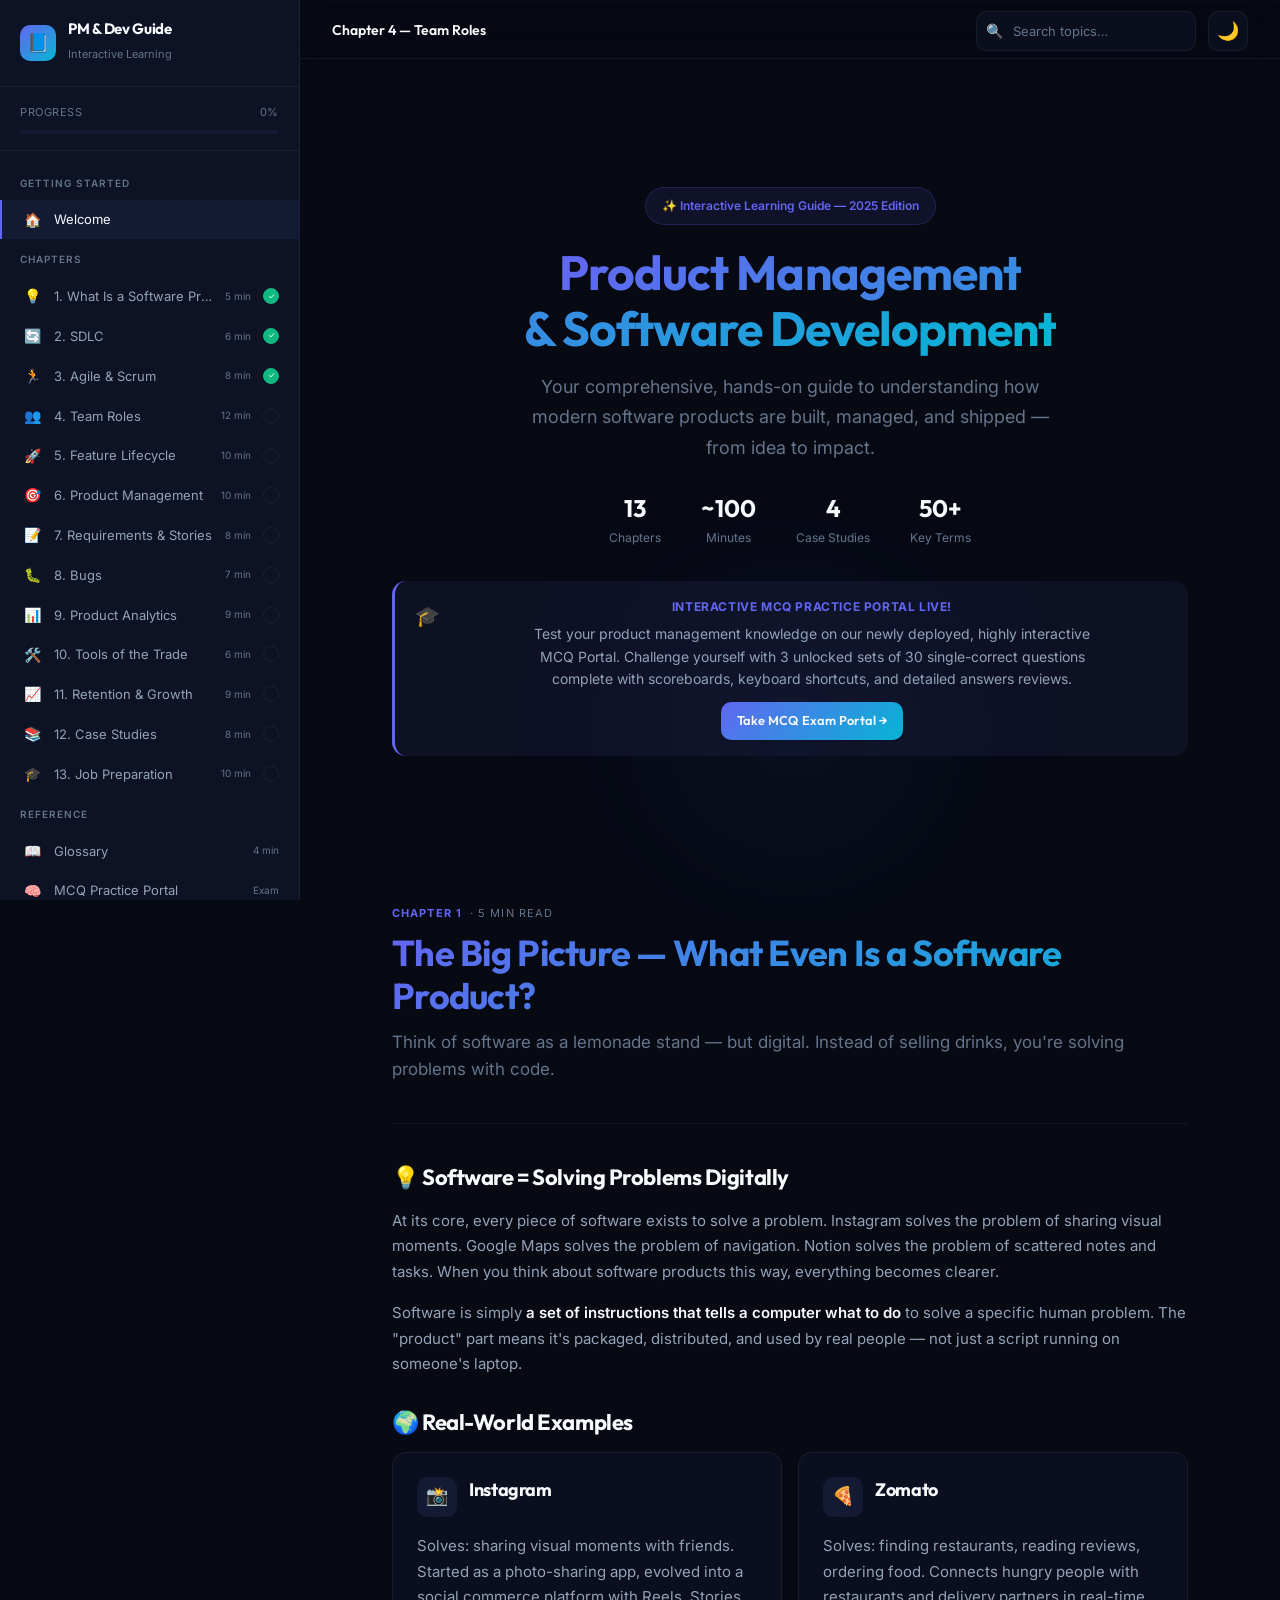
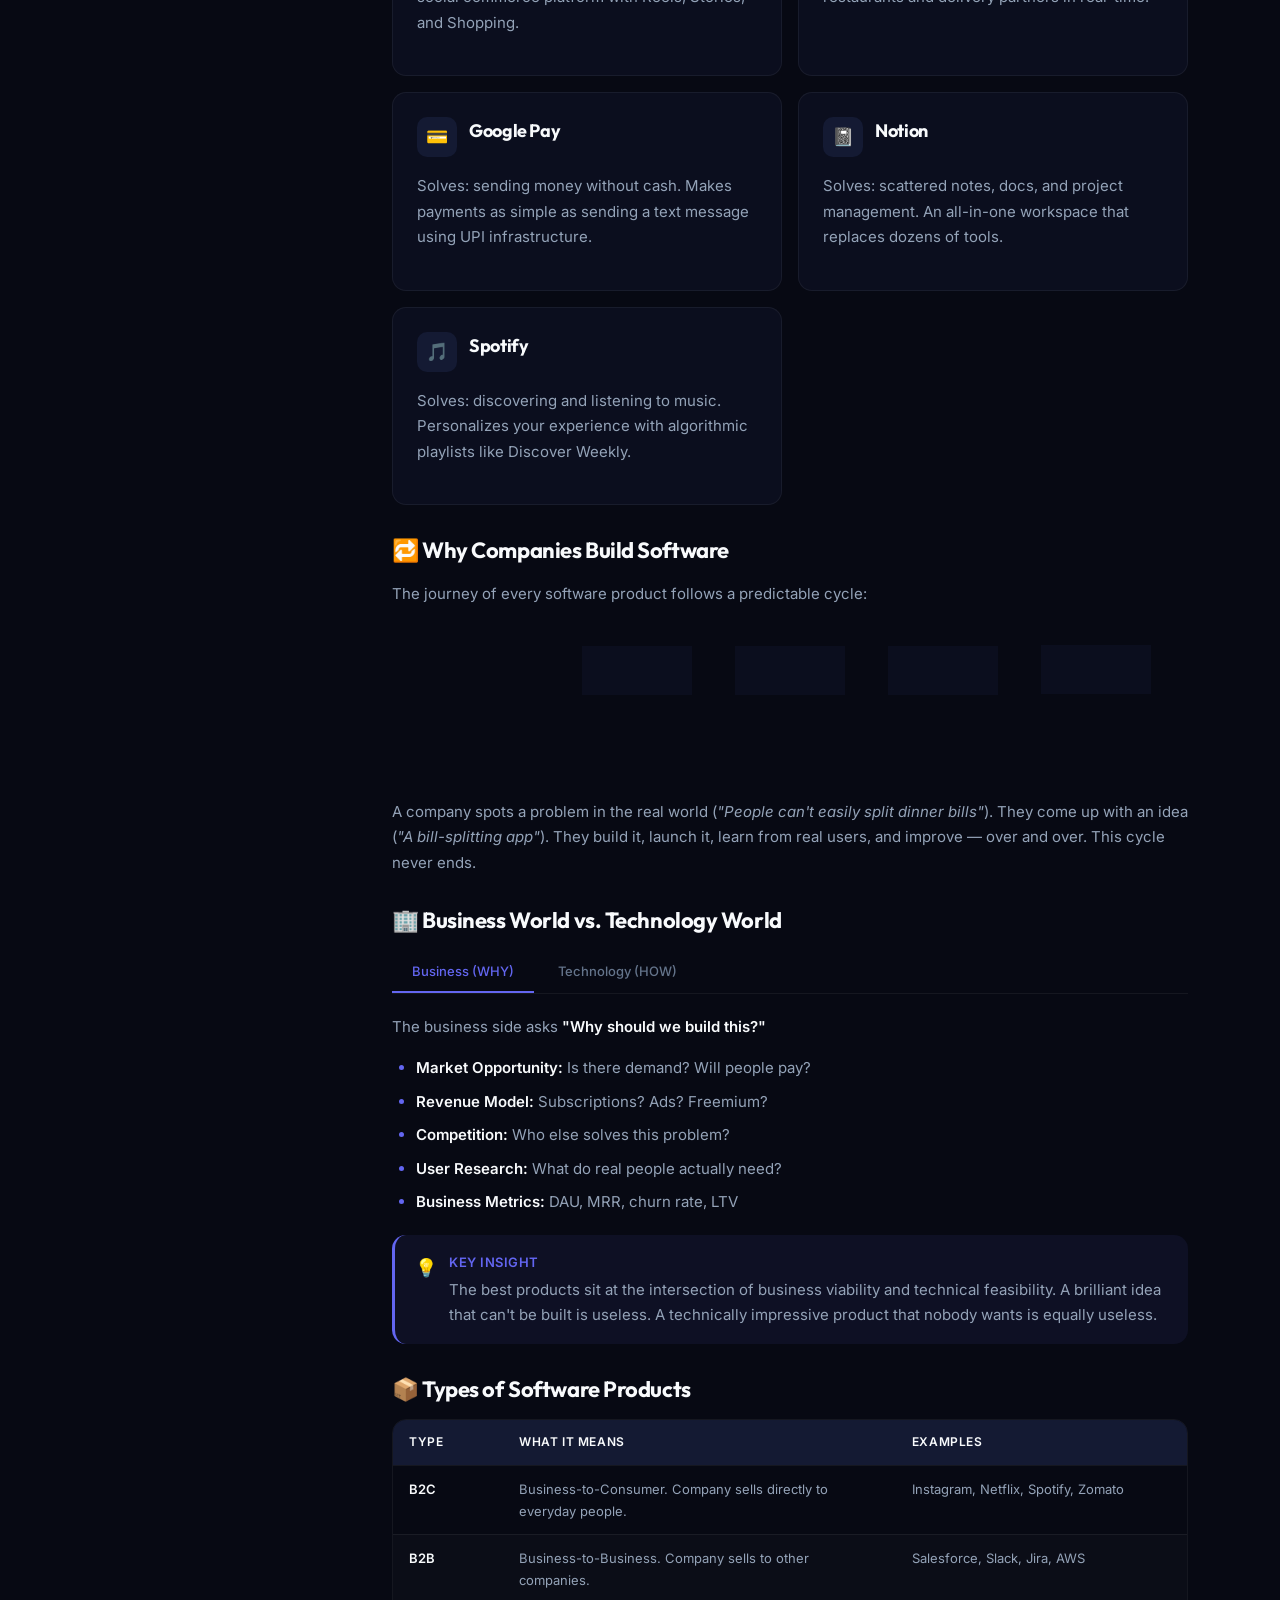
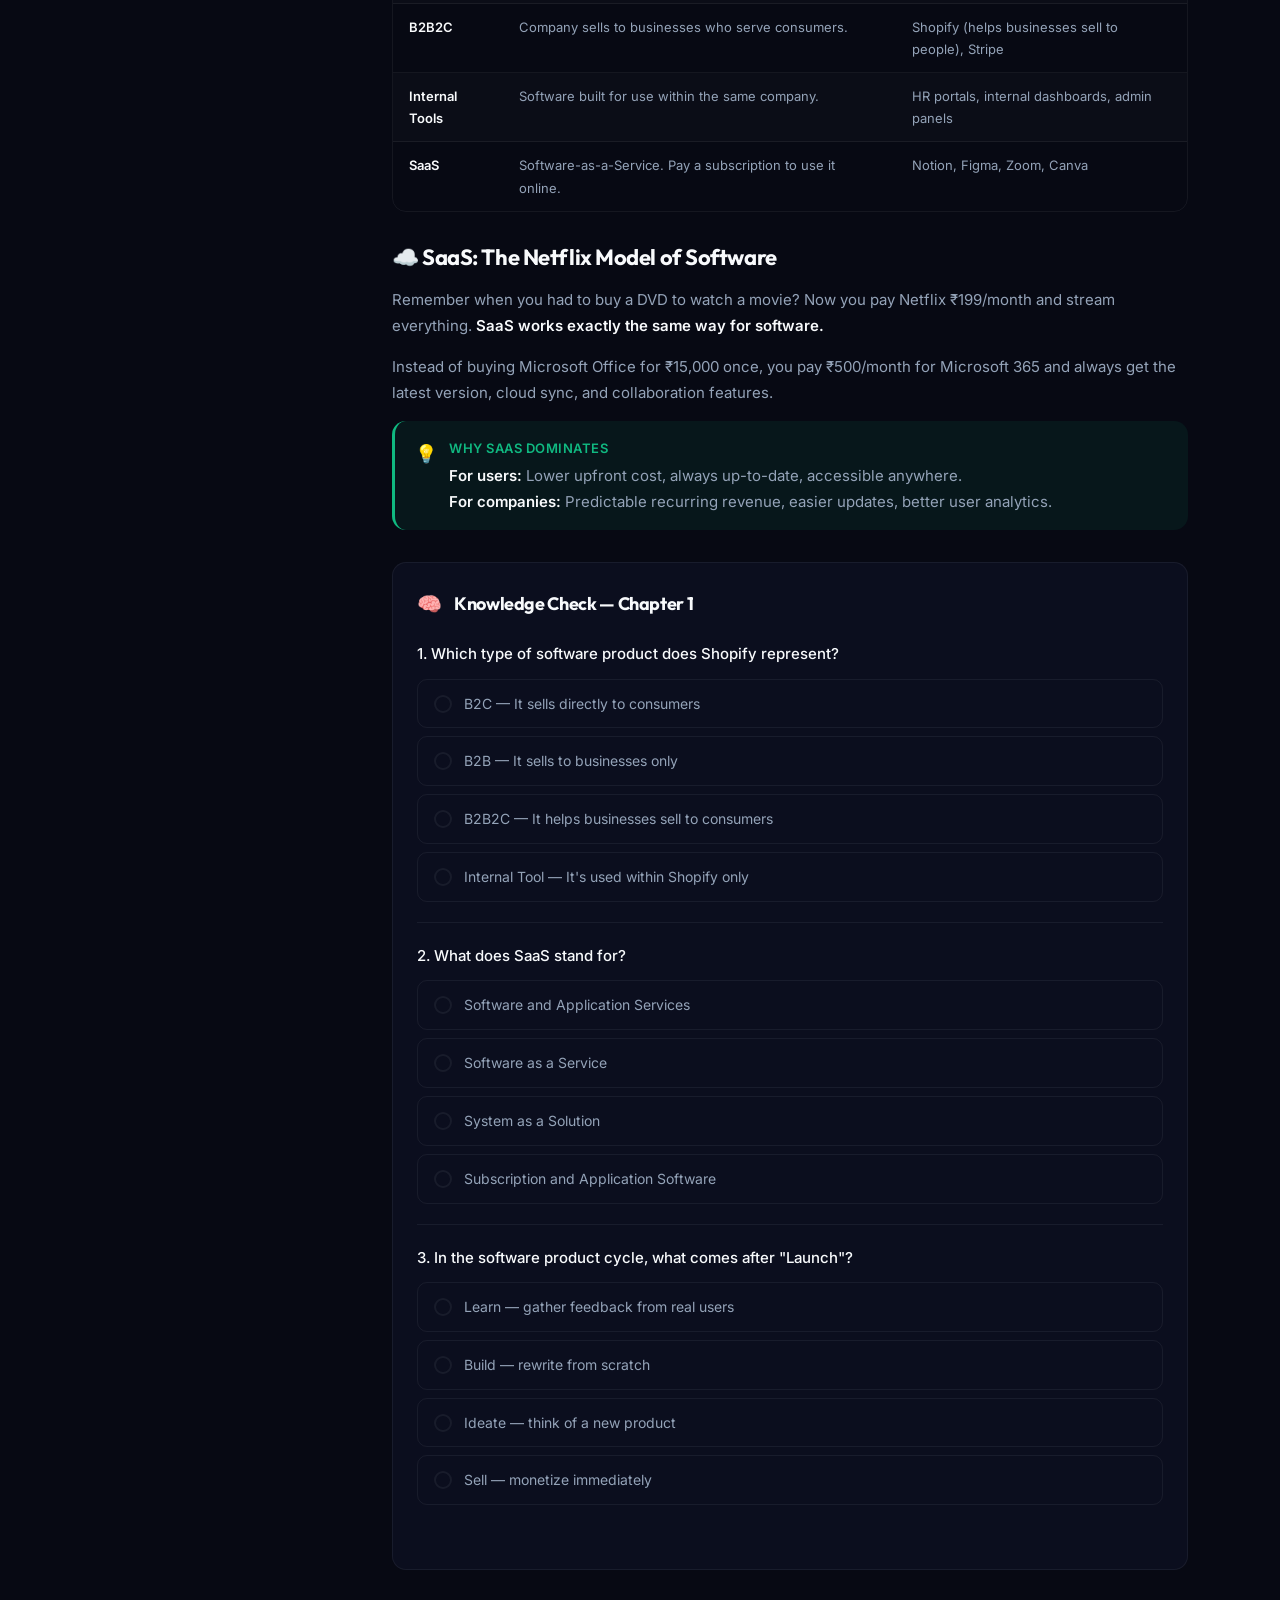
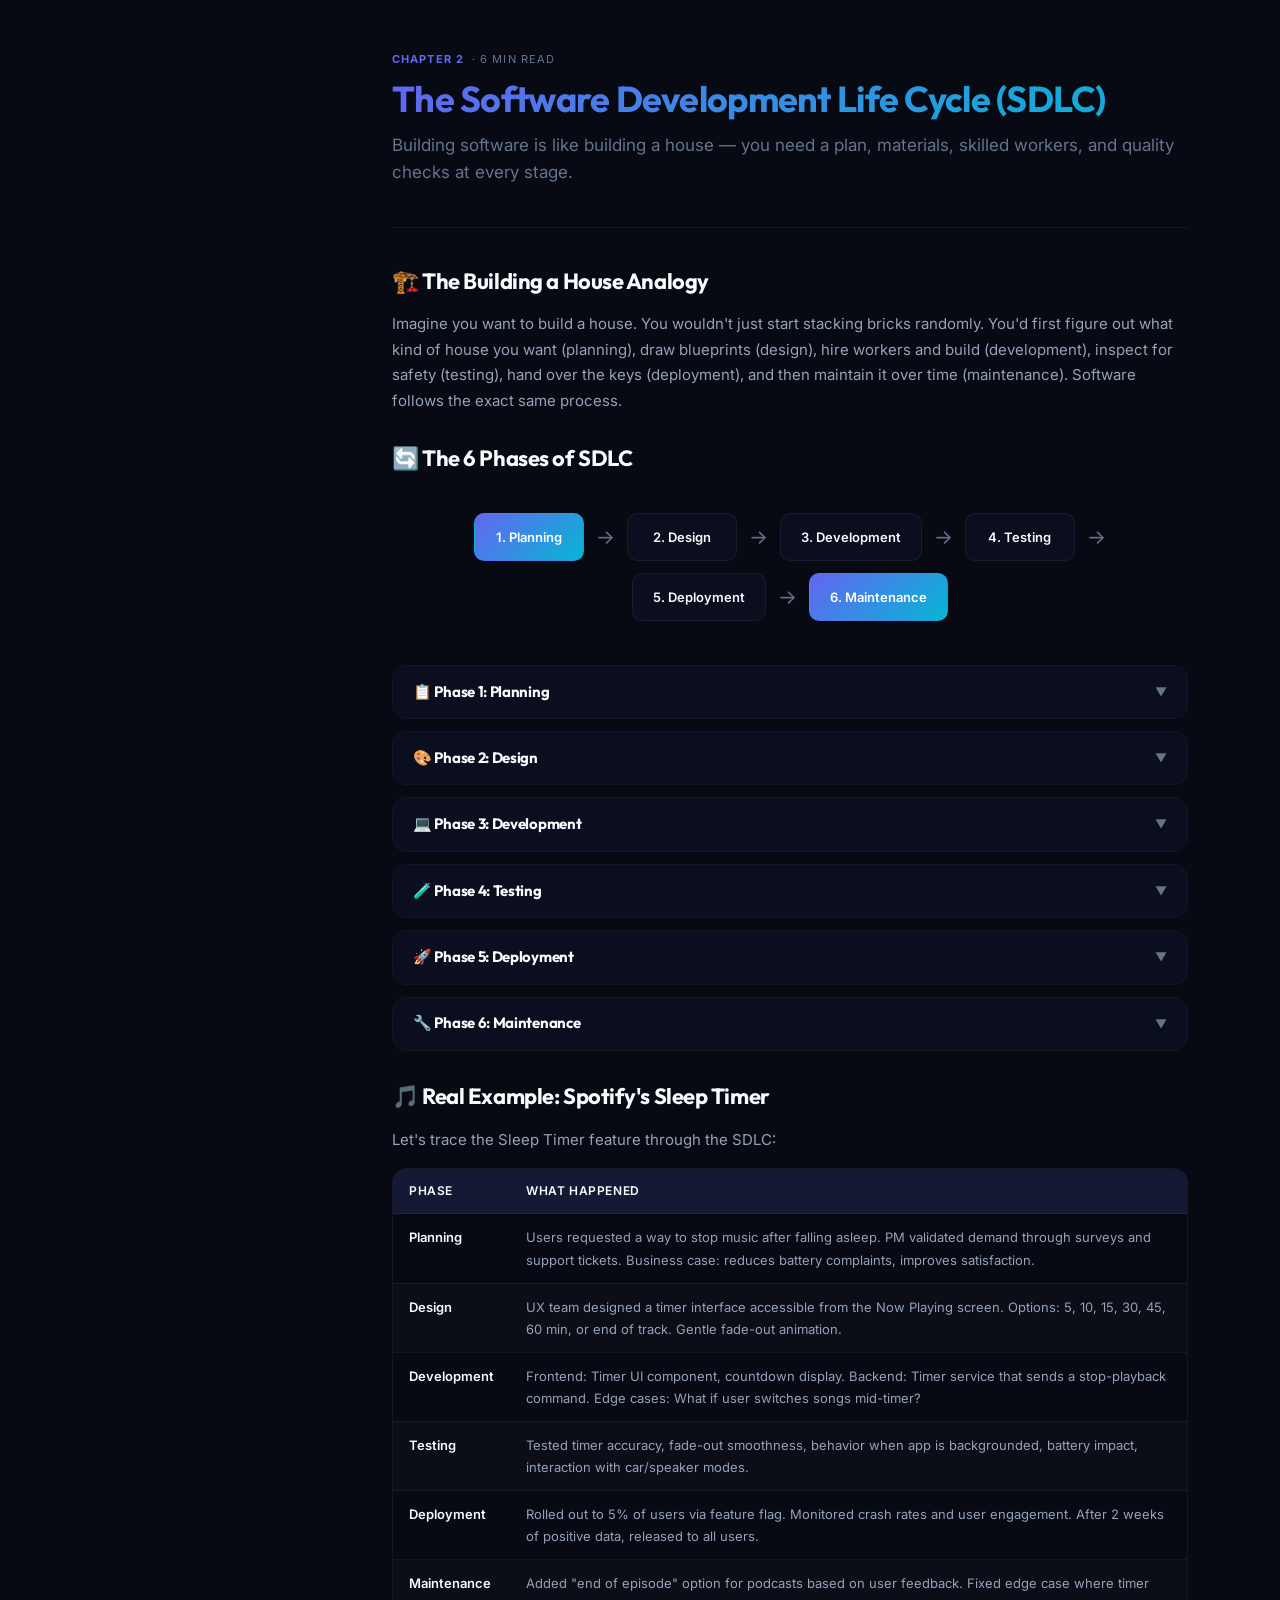
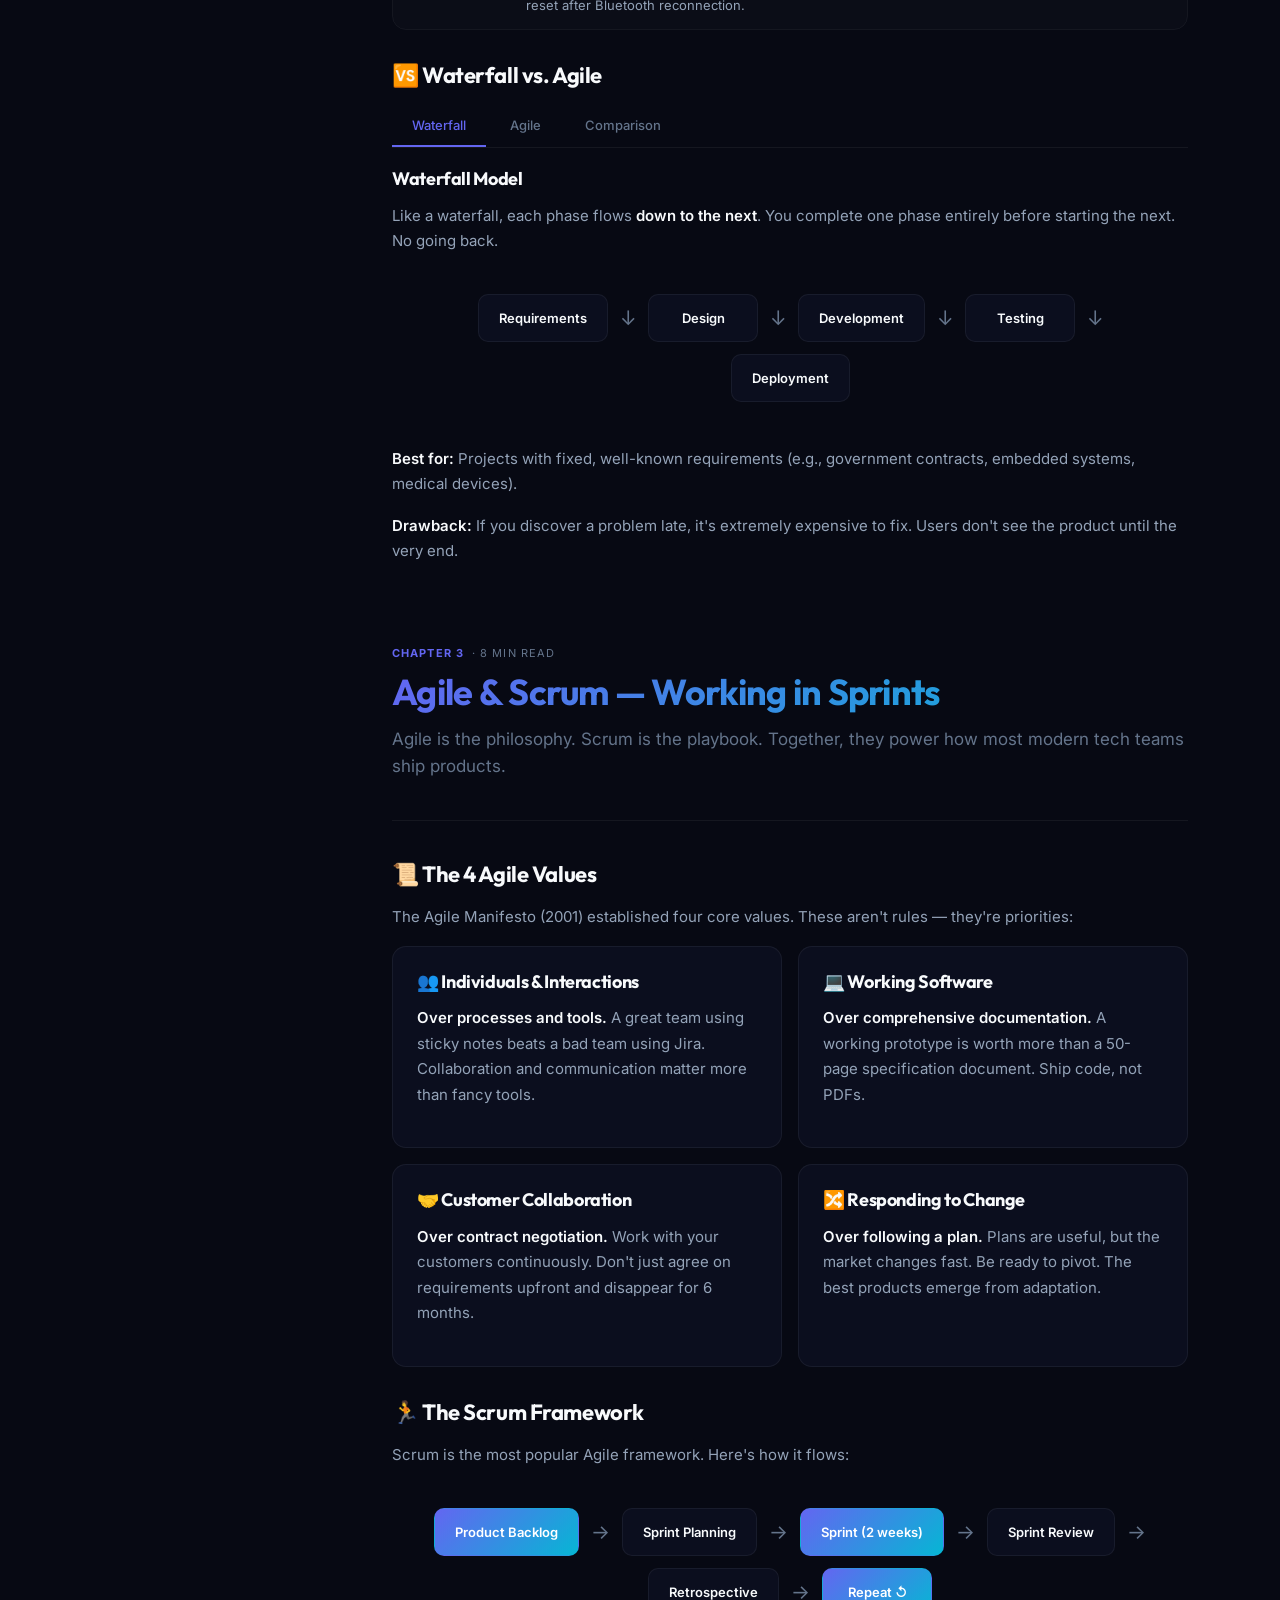
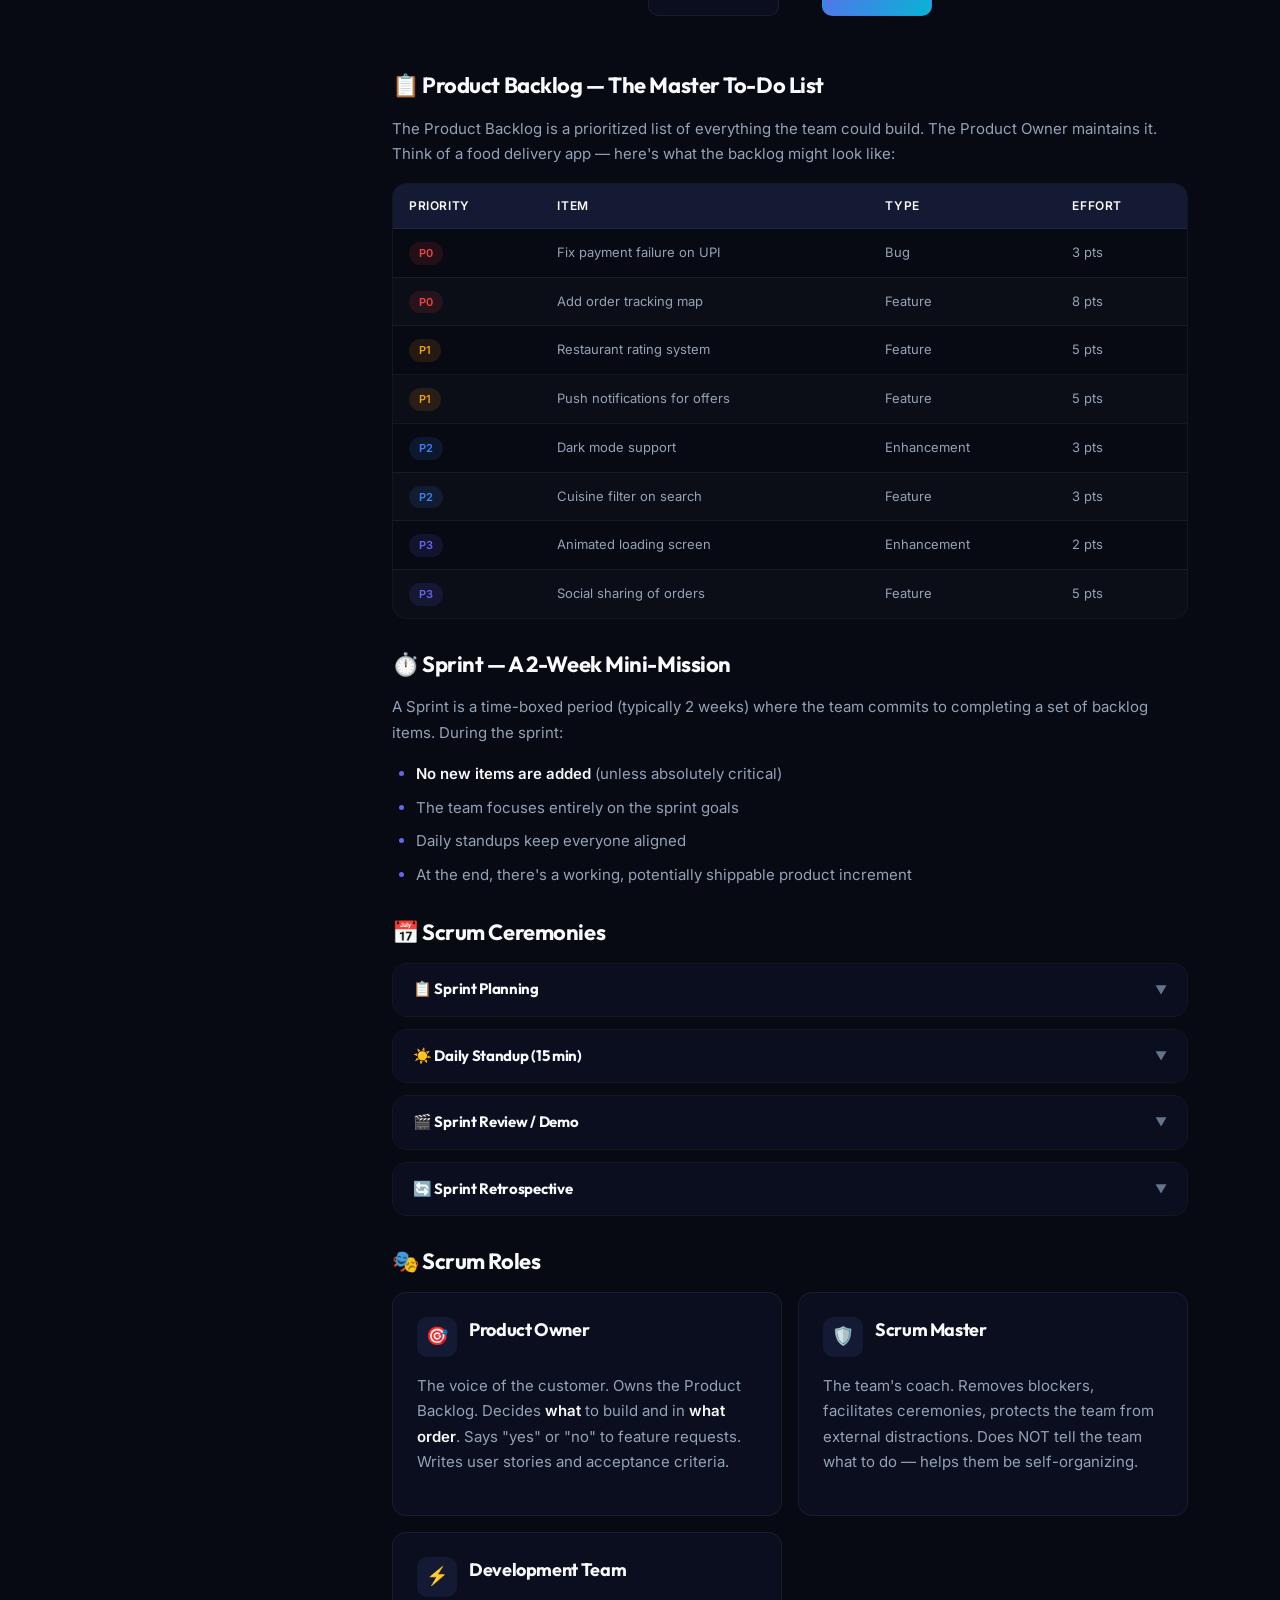
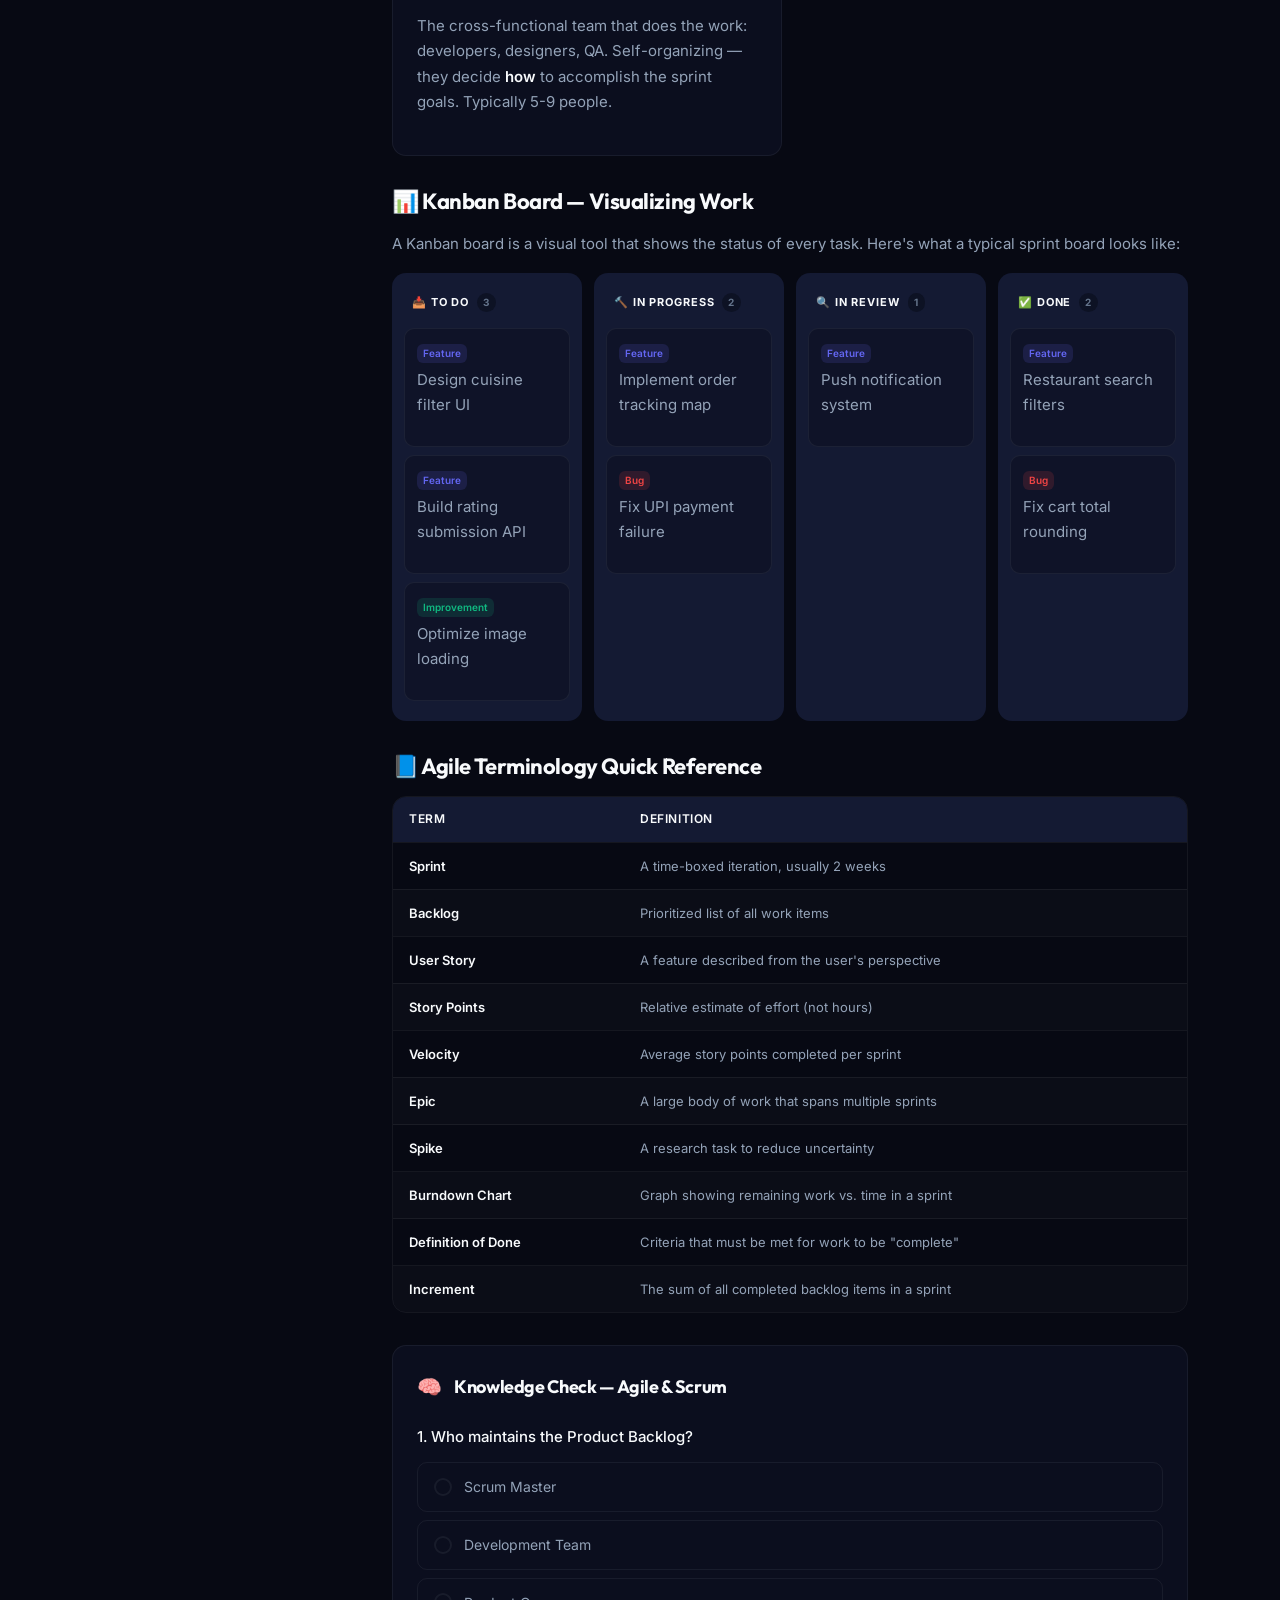
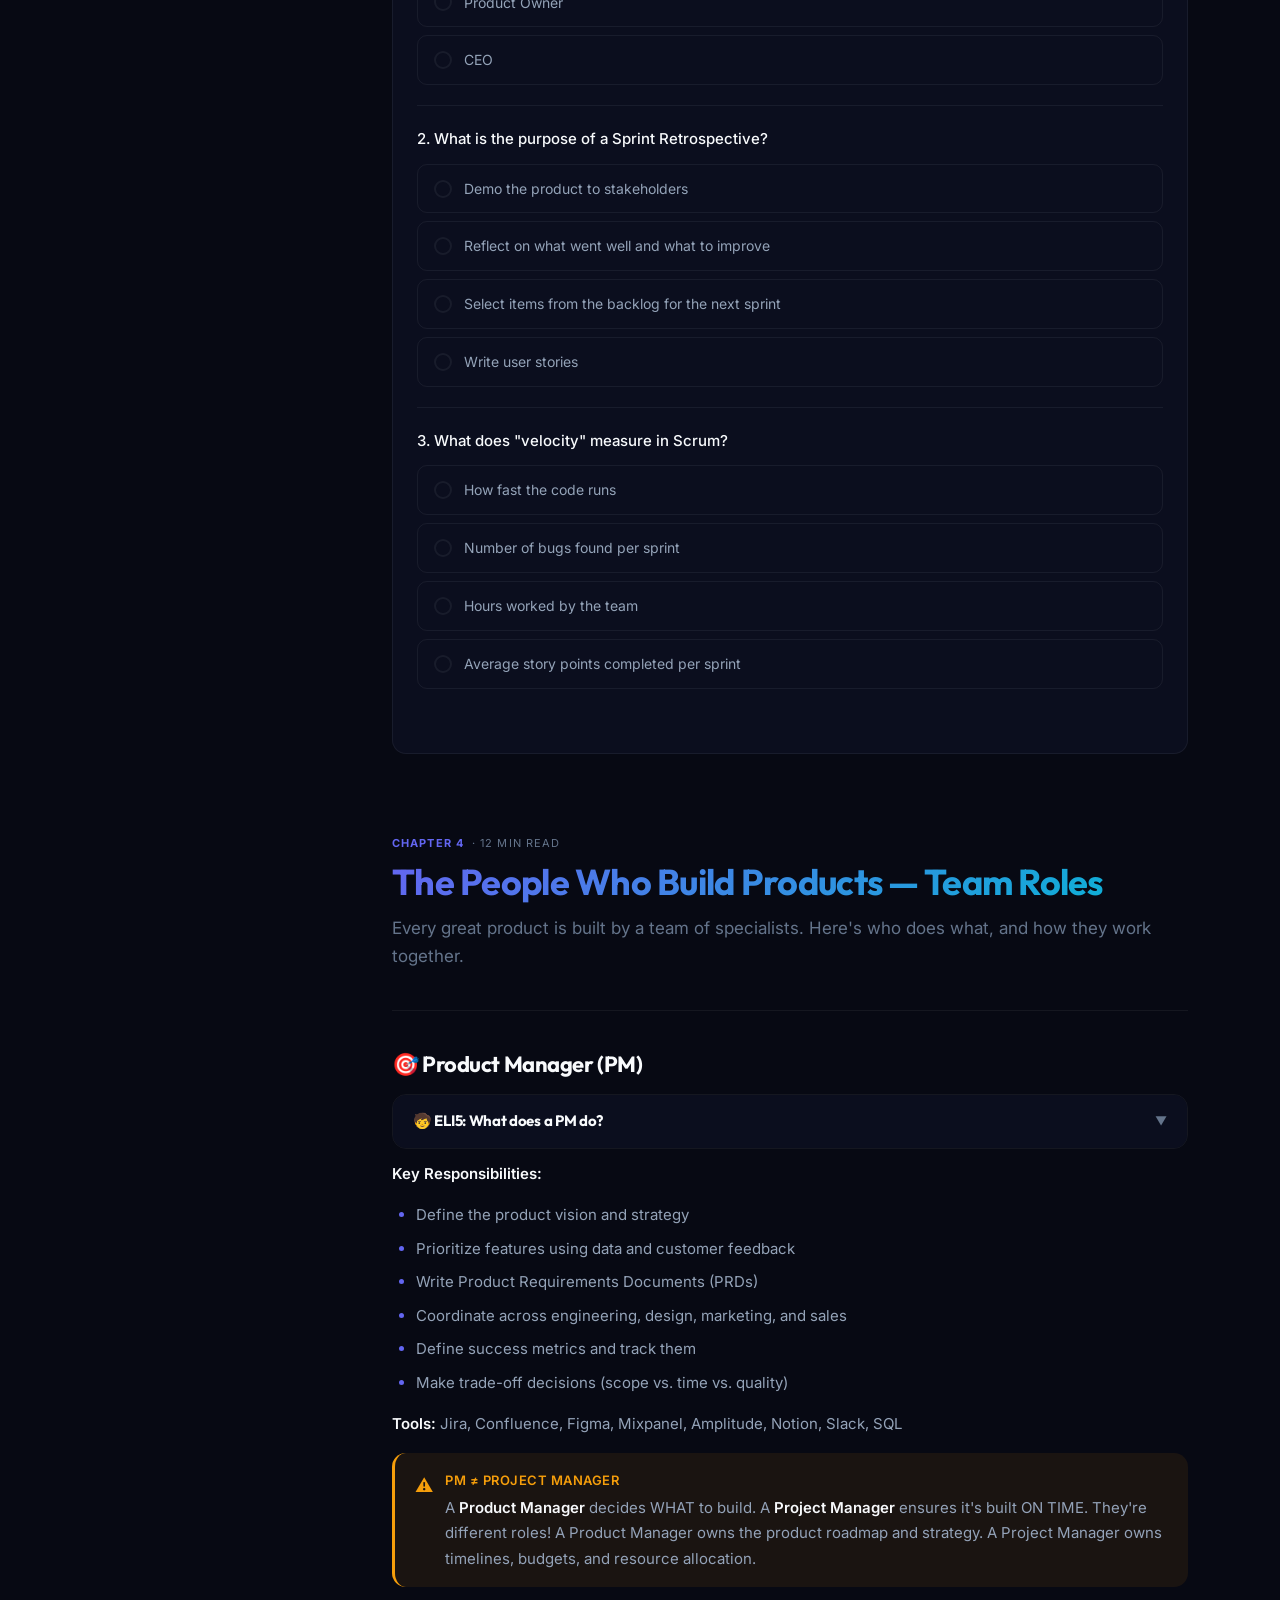
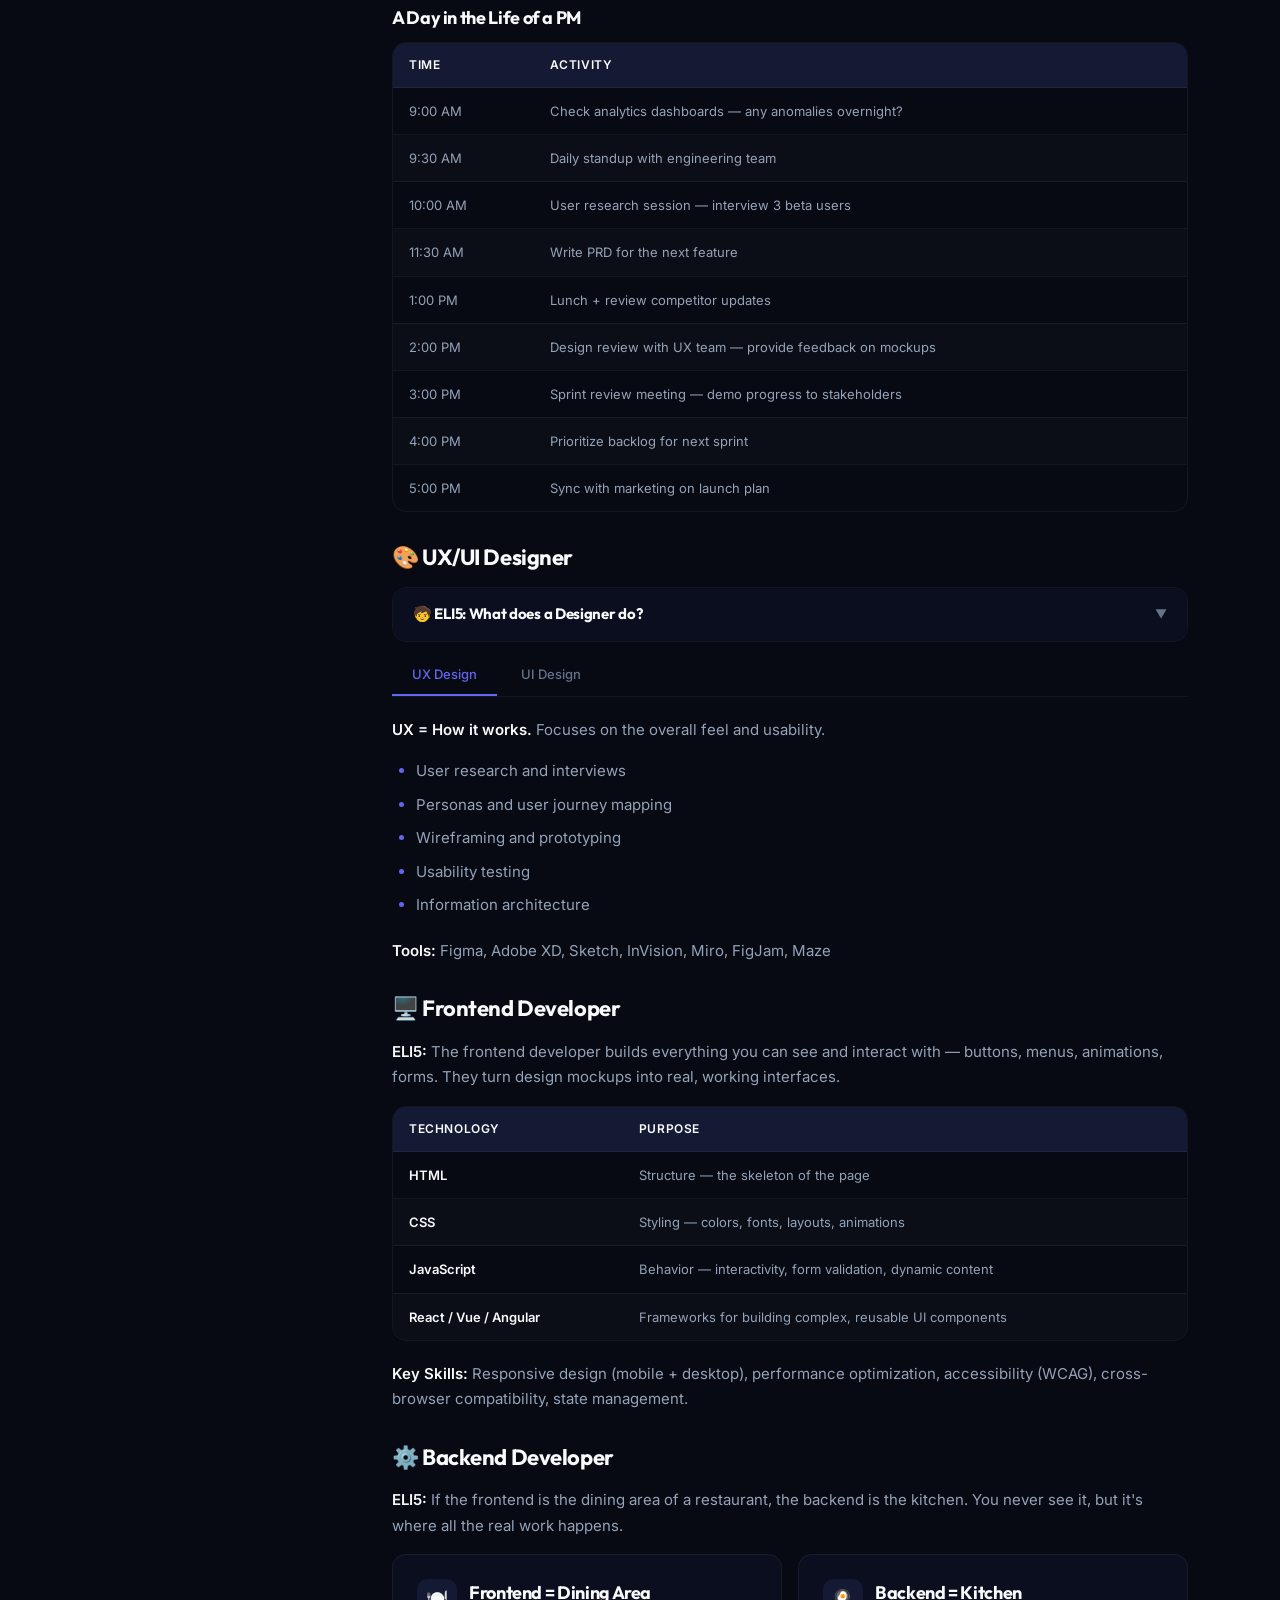
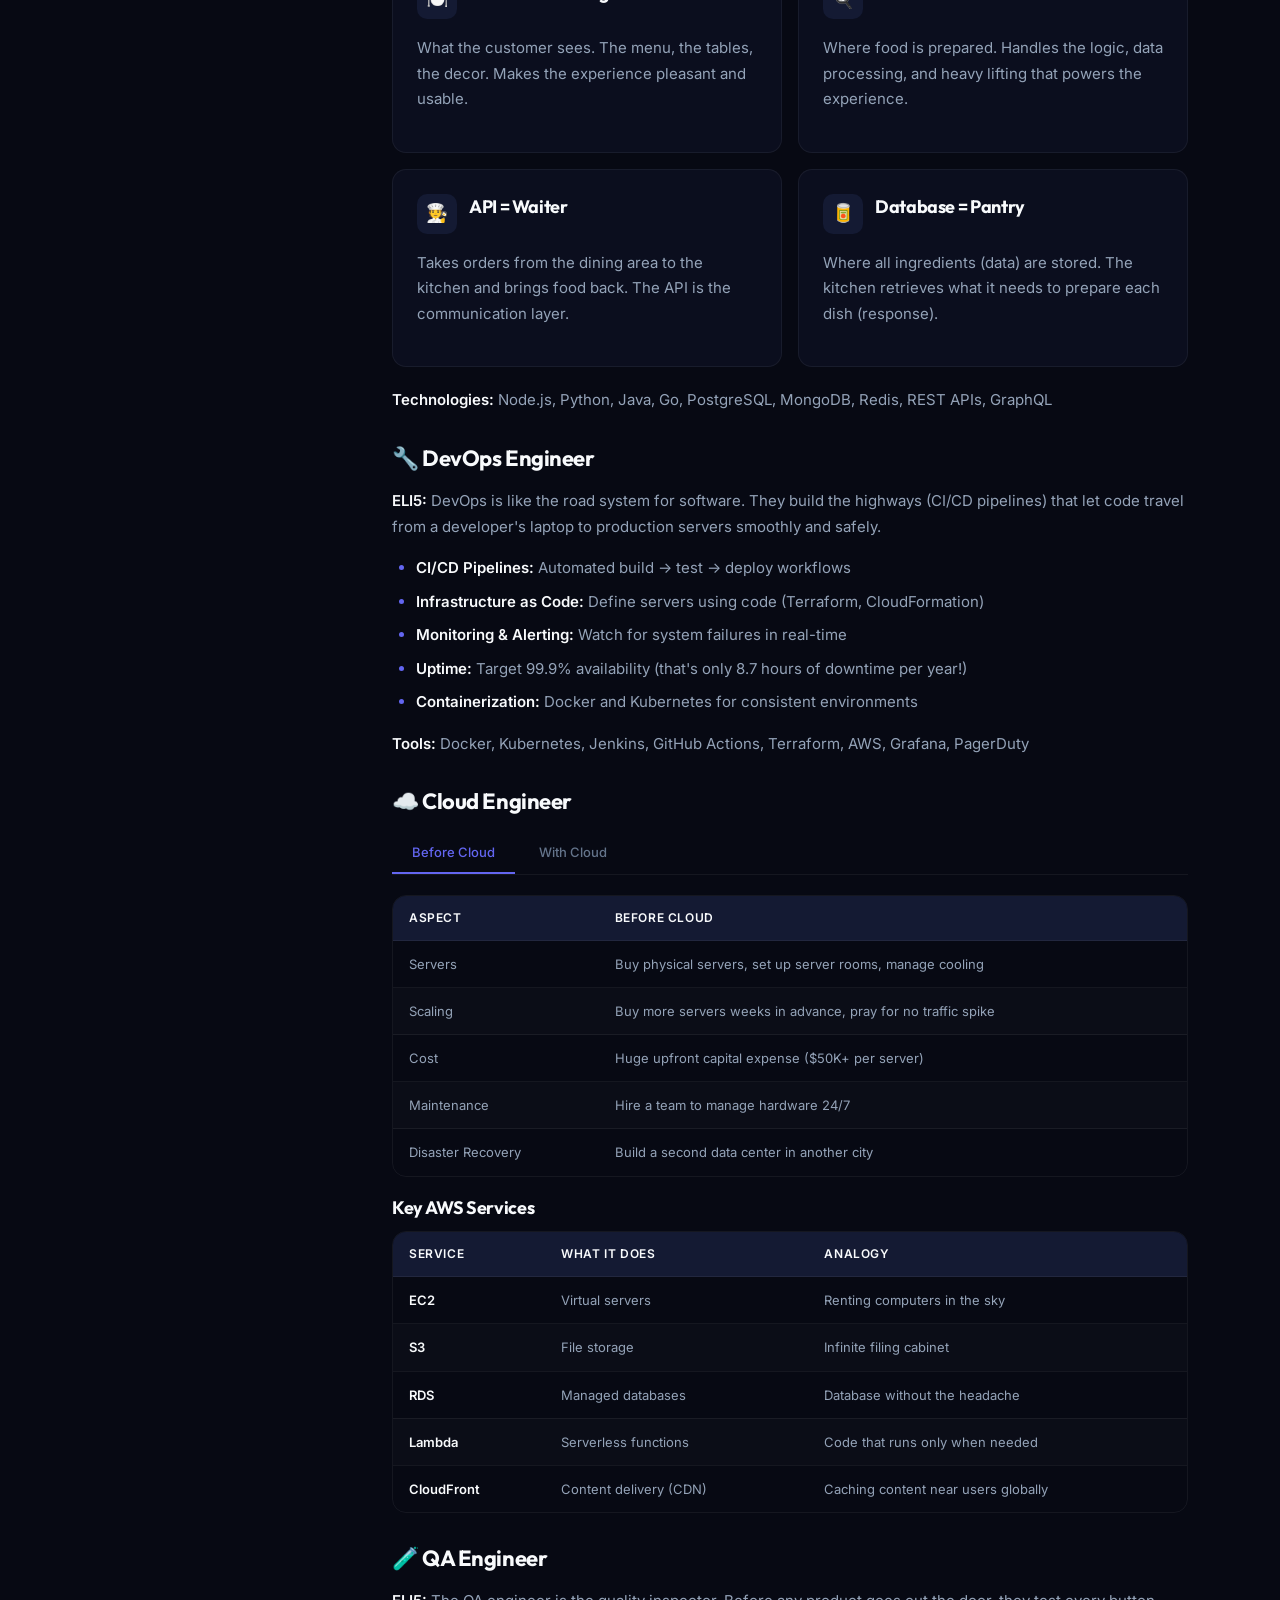
==== commit ef0a6dc1: "Update metadata branding to MeHalogen, interconnect index.html and mcq.html, and add Vercel deployme" ====
--- a/index.html
+++ b/index.html
@@ -5,11 +5,11 @@
   <meta name="viewport" content="width=device-width, initial-scale=1.0">
   <meta name="description" content="A comprehensive interactive guide to Product Management & Software Development — covering SDLC, Agile, team roles, feature lifecycle, analytics, and job preparation.">
   <meta name="keywords" content="Product Management, Software Development, SDLC, Agile, Scrum, Product Analyst, Internship Guide">
-  <meta name="author" content="Halonic Learning">
-  <meta property="og:title" content="PM & Software Development Guide — Halonic Learning">
+  <meta name="author" content="MeHalogen">
+  <meta property="og:title" content="PM & Software Development Guide — MeHalogen">
   <meta property="og:description" content="Master product management and software development with this interactive 13-chapter guide.">
   <meta property="og:type" content="website">
-  <title>PM &amp; Software Dev Guide — Halonic Learning</title>
+  <title>PM &amp; Software Dev Guide — MeHalogen</title>
 
   <!-- Fonts -->
   <link rel="preconnect" href="https://fonts.googleapis.com">
@@ -133,6 +133,11 @@
         <span class="nav-label">Glossary</span>
         <span class="nav-time">4 min</span>
       </a>
+      <a href="mcq.html" class="nav-item" target="_blank">
+        <span class="nav-icon">🧠</span>
+        <span class="nav-label">MCQ Practice Portal</span>
+        <span class="nav-time">Exam</span>
+      </a>
     </nav>
   </aside>
 
@@ -180,6 +185,17 @@
           <div class="hero-stat">
             <div class="stat-value">50+</div>
             <div class="stat-label">Key Terms</div>
+          </div>
+        </div>
+
+        <div class="callout callout-important" style="margin-top: 32px; background: rgba(99, 102, 241, 0.08); border-left-color: var(--accent-start); display: flex; gap: var(--space-4); align-items: flex-start; border-left: 3px solid var(--accent-start); padding: var(--space-4) var(--space-5); border-radius: var(--radius-lg);">
+          <span class="callout-icon" style="font-size: 1.25rem;">🎓</span>
+          <div class="callout-content" style="flex: 1;">
+            <p class="callout-title" style="color: var(--accent-start); font-weight: 700; text-transform: uppercase; font-size: 0.75rem; letter-spacing: 0.05em; margin-bottom: var(--space-1);">Interactive MCQ Practice Portal Live!</p>
+            <p style="margin-top: 6px; margin-bottom: 12px; font-size: 0.875rem; color: var(--text-secondary); line-height: 1.6;">Test your product management knowledge on our newly deployed, highly interactive MCQ Portal. Challenge yourself with 3 unlocked sets of 30 single-correct questions complete with scoreboards, keyboard shortcuts, and detailed answers reviews.</p>
+            <a href="mcq.html" class="btn" style="display: inline-flex; align-items: center; gap: 8px; background: var(--accent-gradient); color: #fff; padding: 8px 16px; border-radius: var(--radius-md); font-weight: 600; font-size: 0.8rem; border: none; box-shadow: var(--shadow-sm); cursor: pointer; transition: all 150ms ease; text-decoration: none; font-family: var(--font-heading);">
+              Take MCQ Exam Portal &rarr;
+            </a>
           </div>
         </div>
       </section>
@@ -2564,9 +2580,8 @@
         </div>
       </section>
 
-      <!-- Footer -->
       <footer style="text-align: center; padding: 48px 0; border-top: 1px solid var(--border-color);">
-        <p style="color: var(--text-muted); font-size: 0.8125rem;">Built with ❤️ by <strong style="color: var(--text-secondary);">Halonic Learning</strong> · 2025 Edition</p>
+        <p style="color: var(--text-muted); font-size: 0.8125rem;">Built with ❤️ by <strong style="color: var(--text-secondary);">MeHalogen</strong> · 2026 Edition</p>
         <p style="color: var(--text-muted); font-size: 0.75rem; margin-top: 8px;">Designed for aspiring Product Managers and Analysts</p>
       </footer>
     </div>
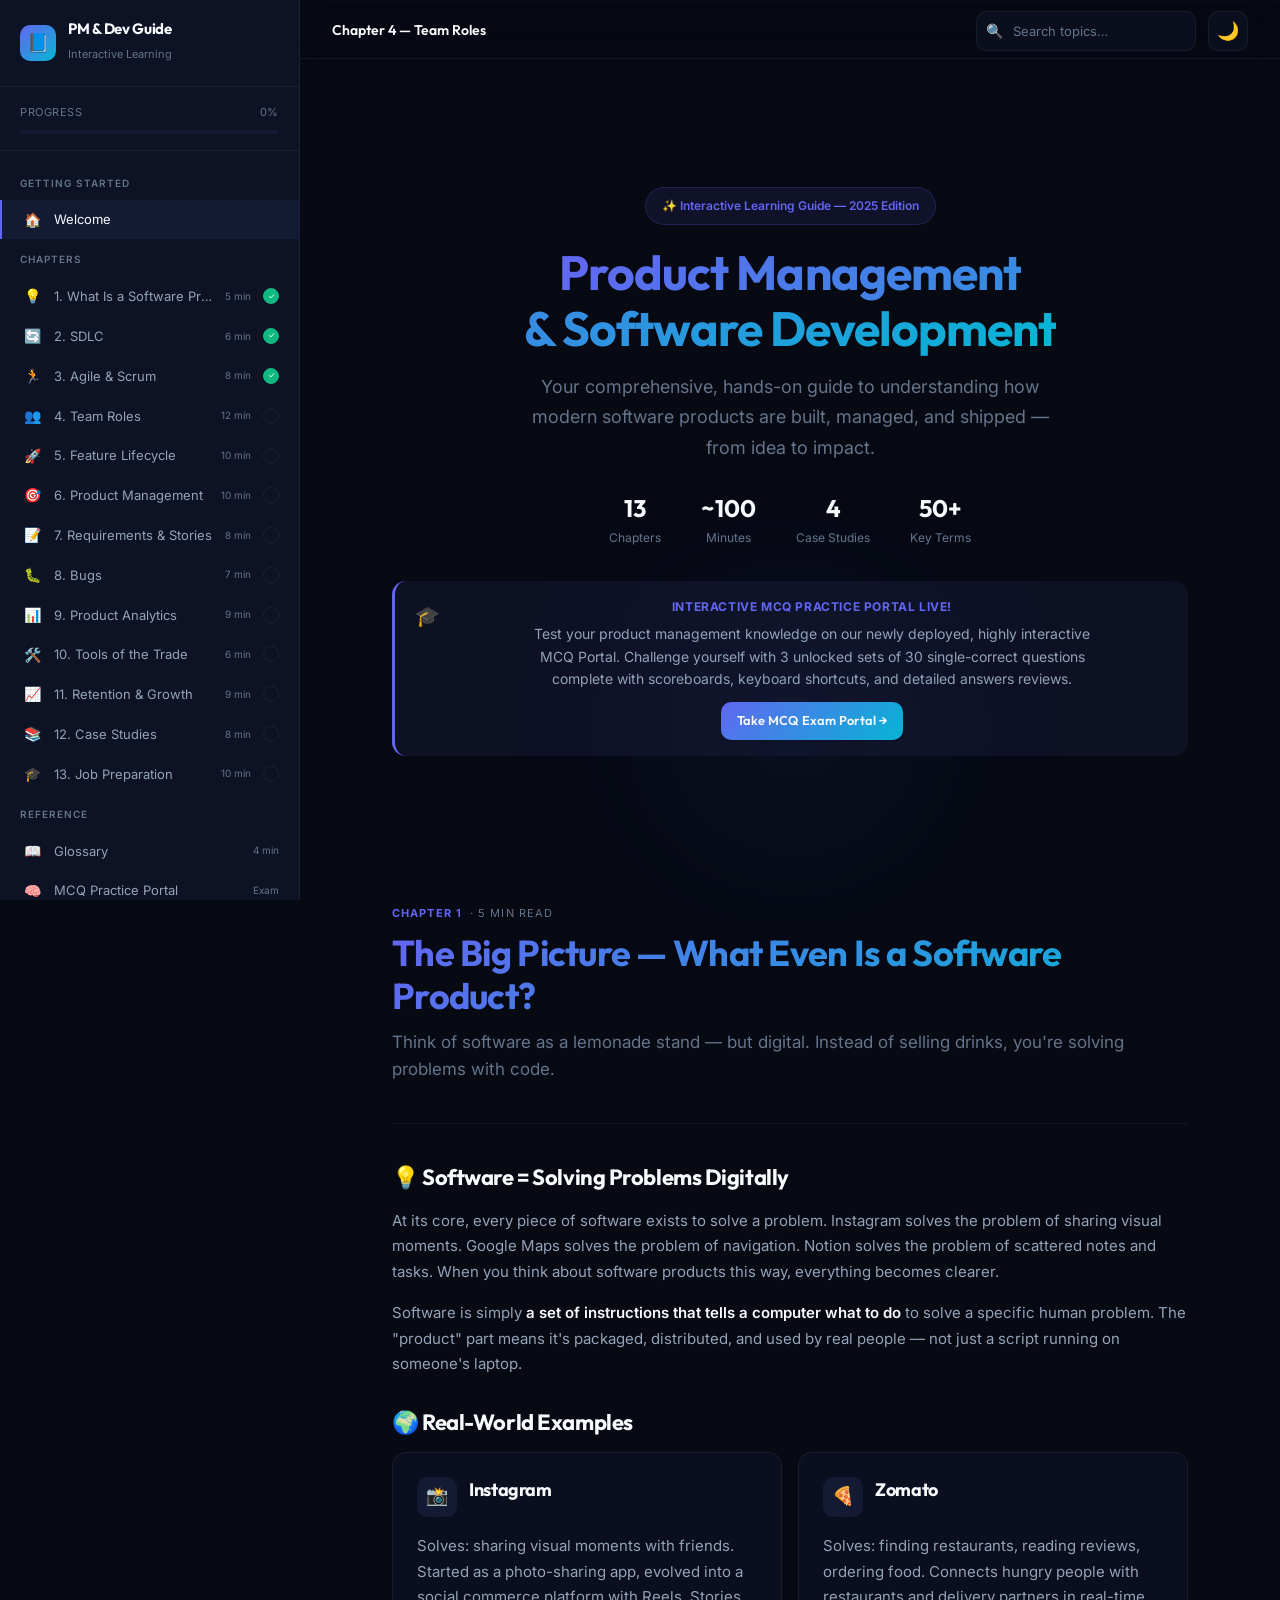
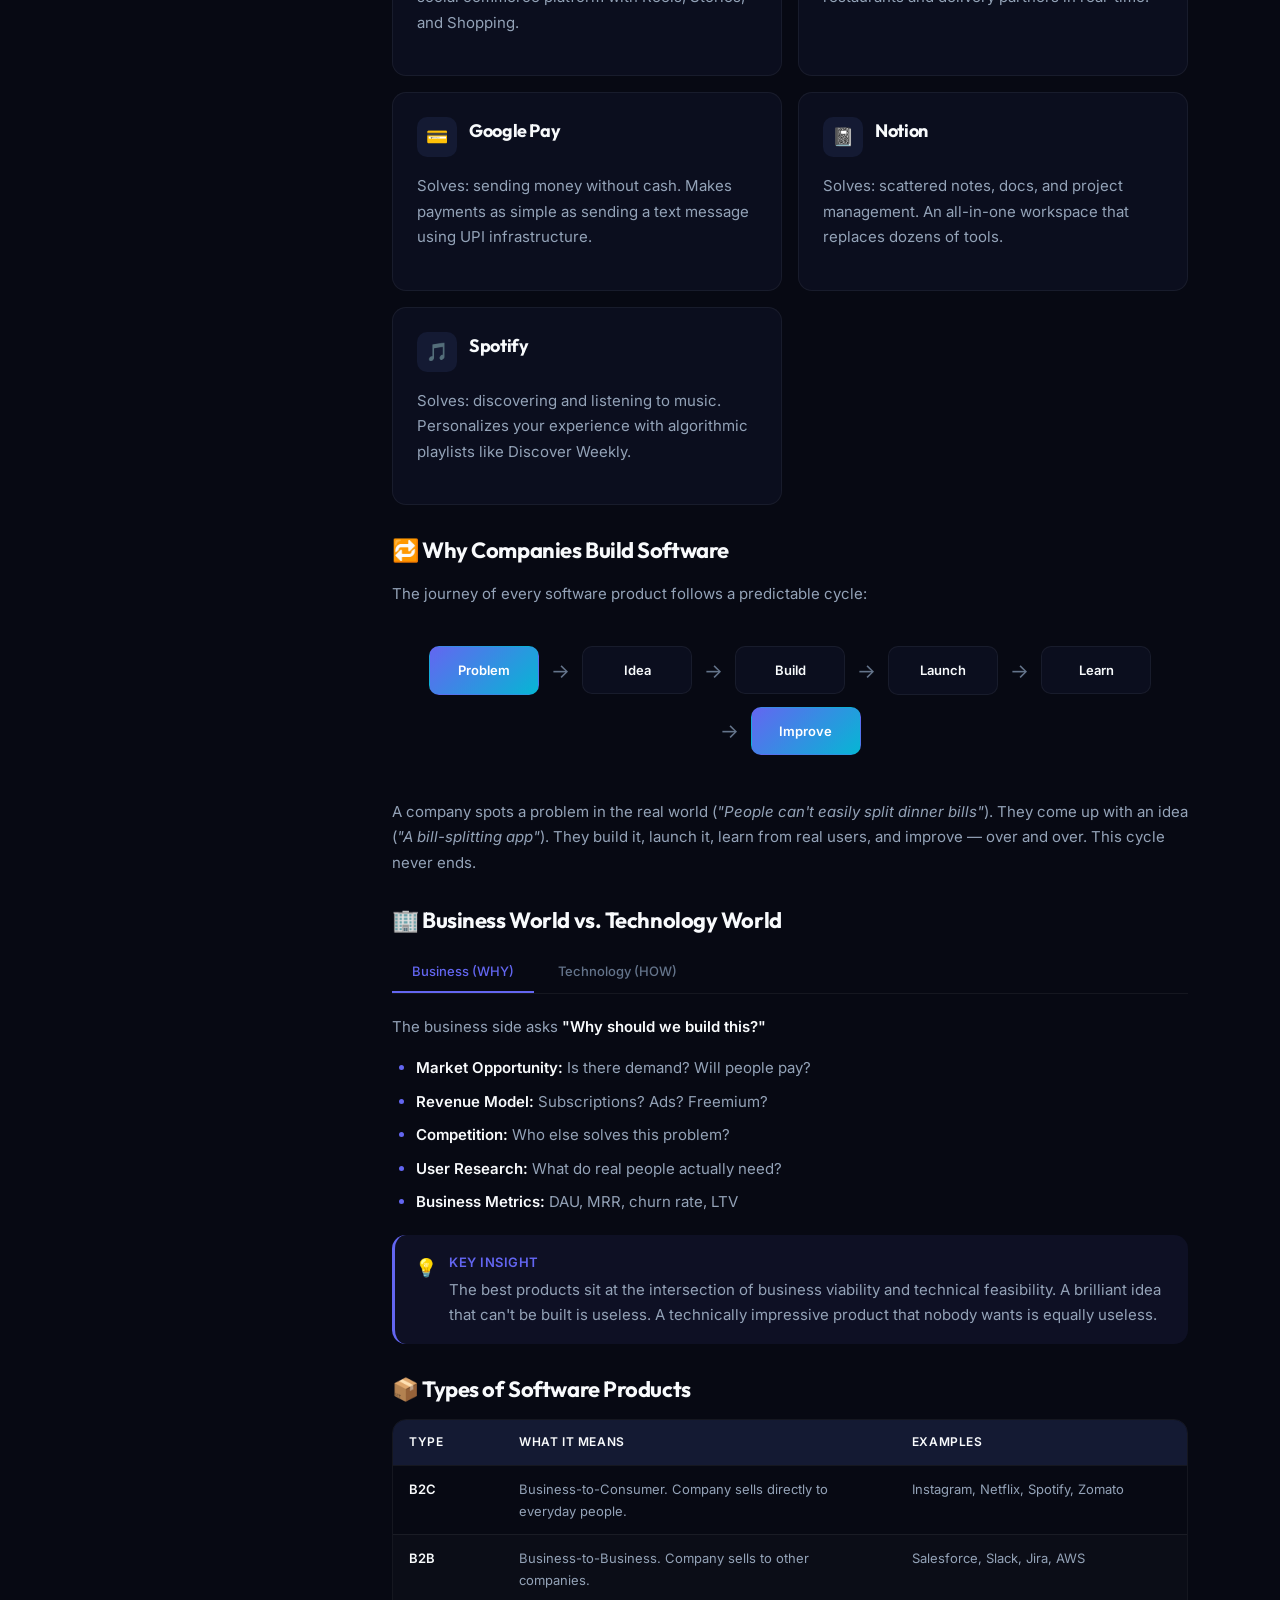
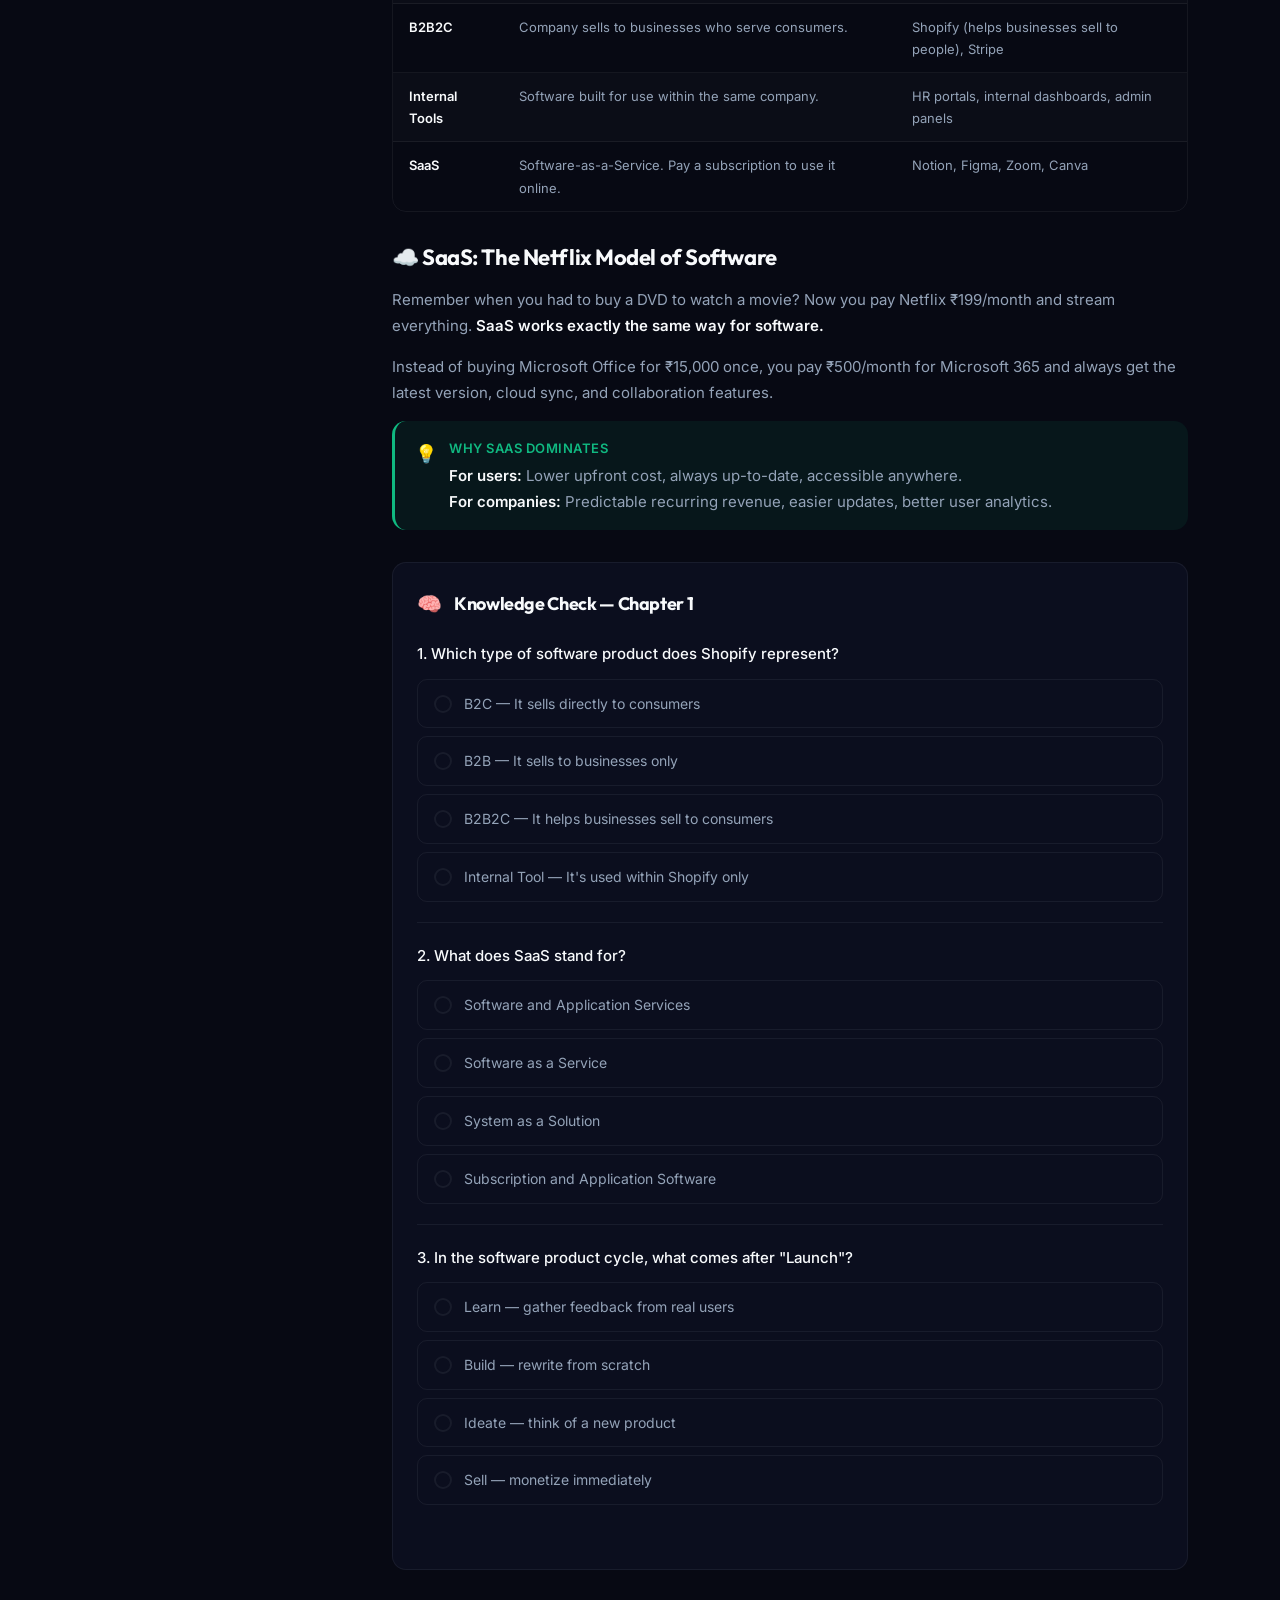
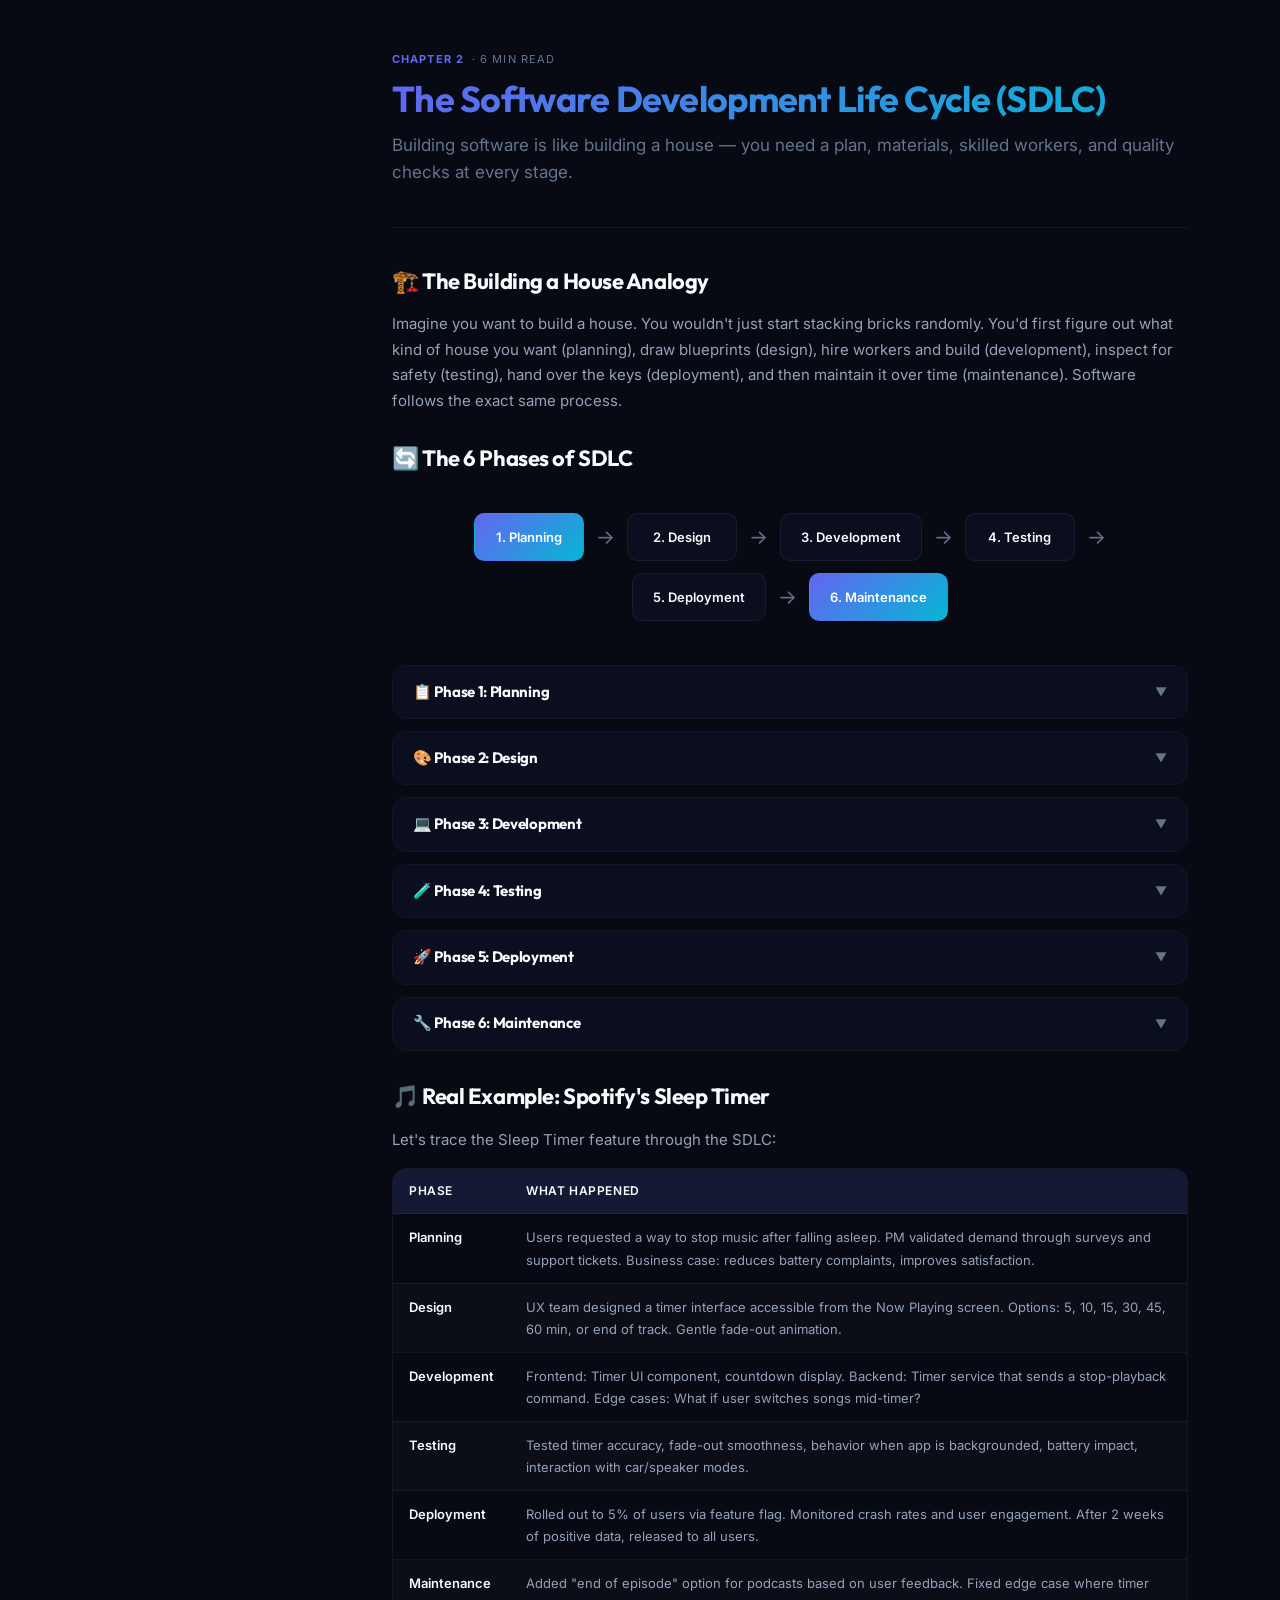
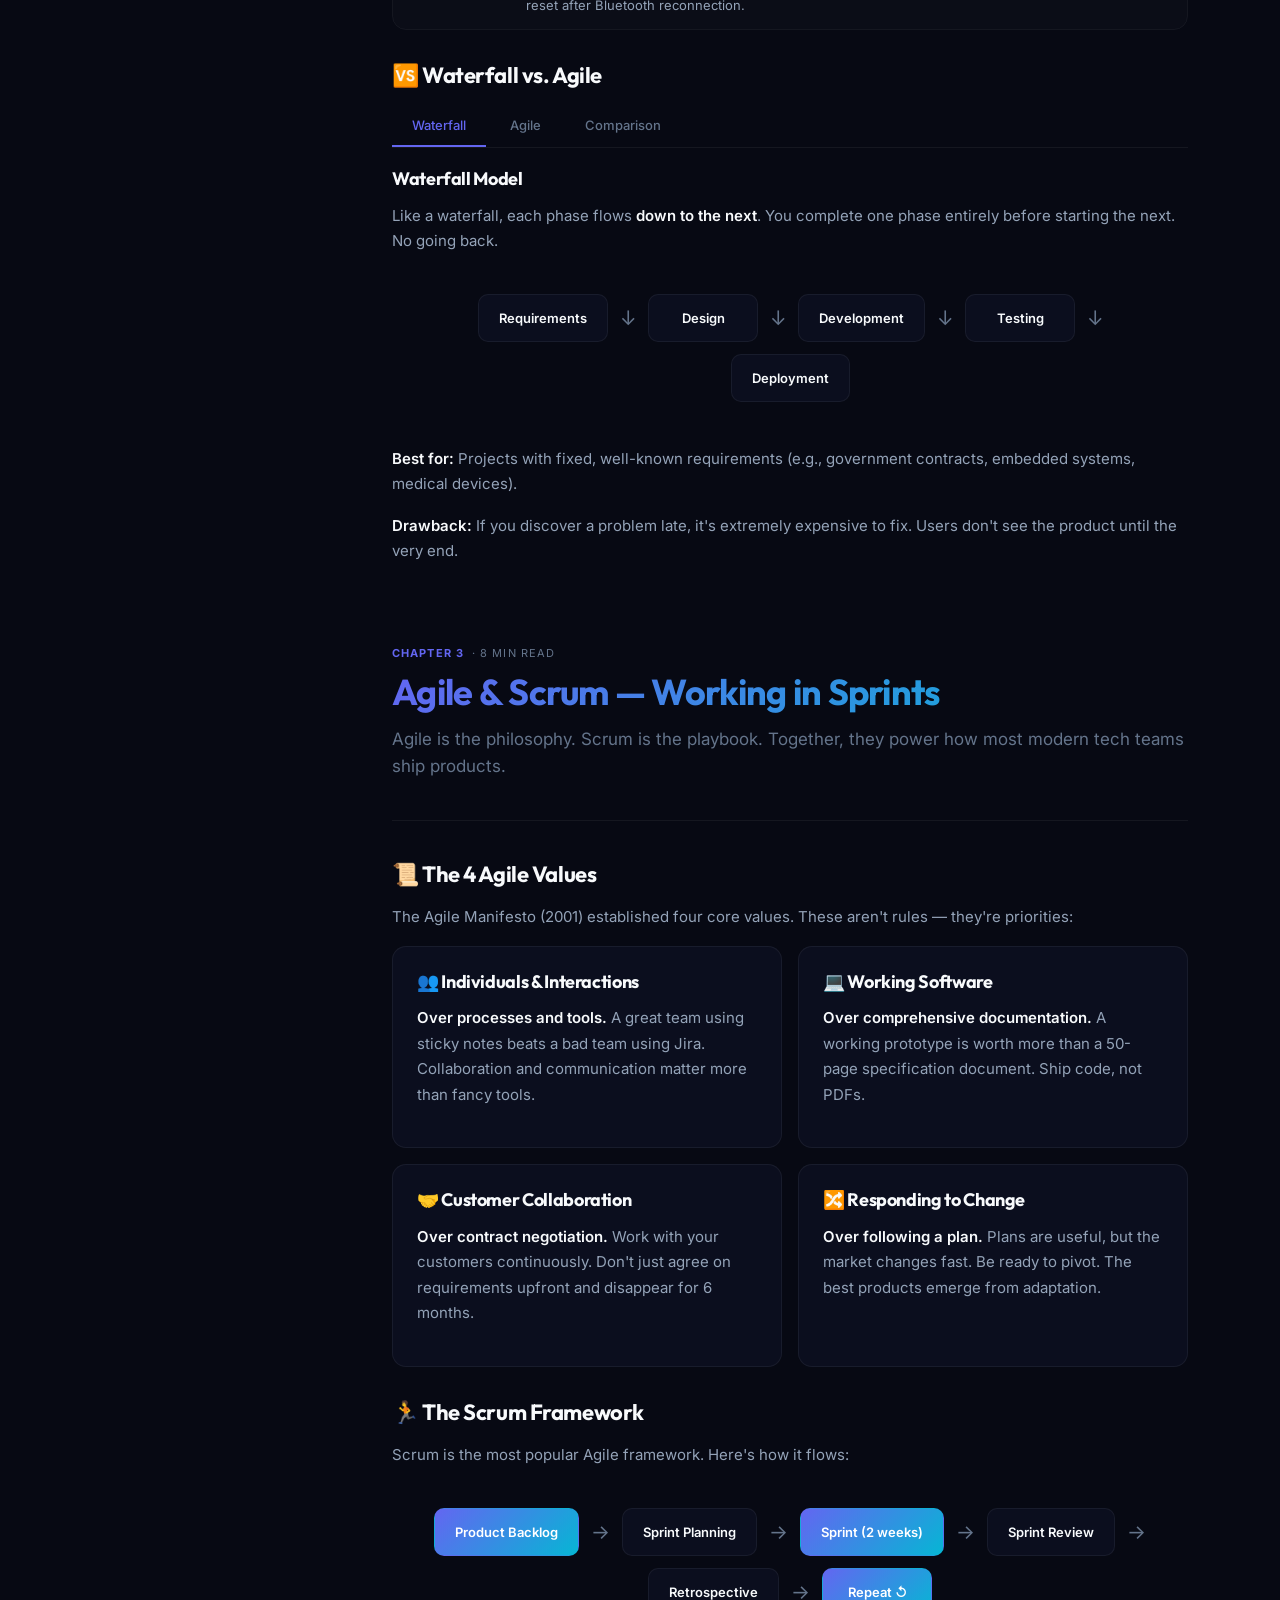
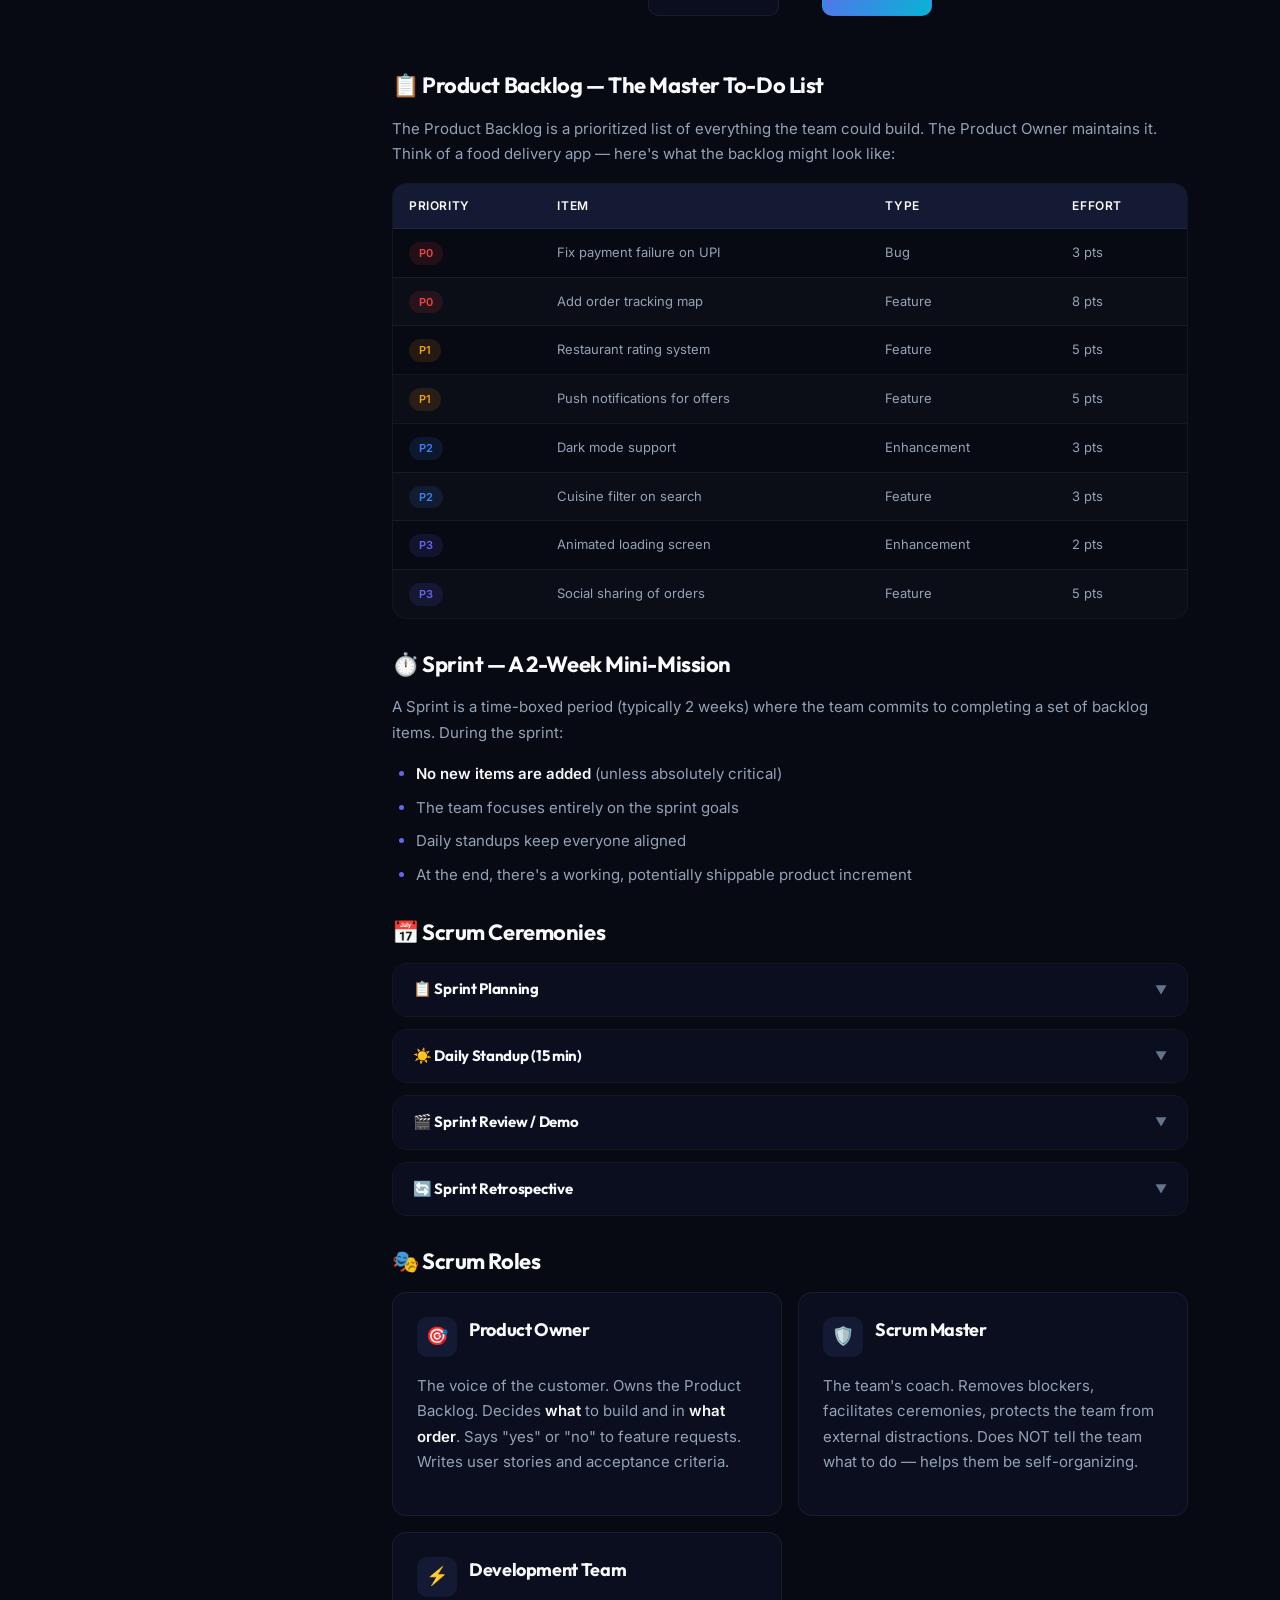
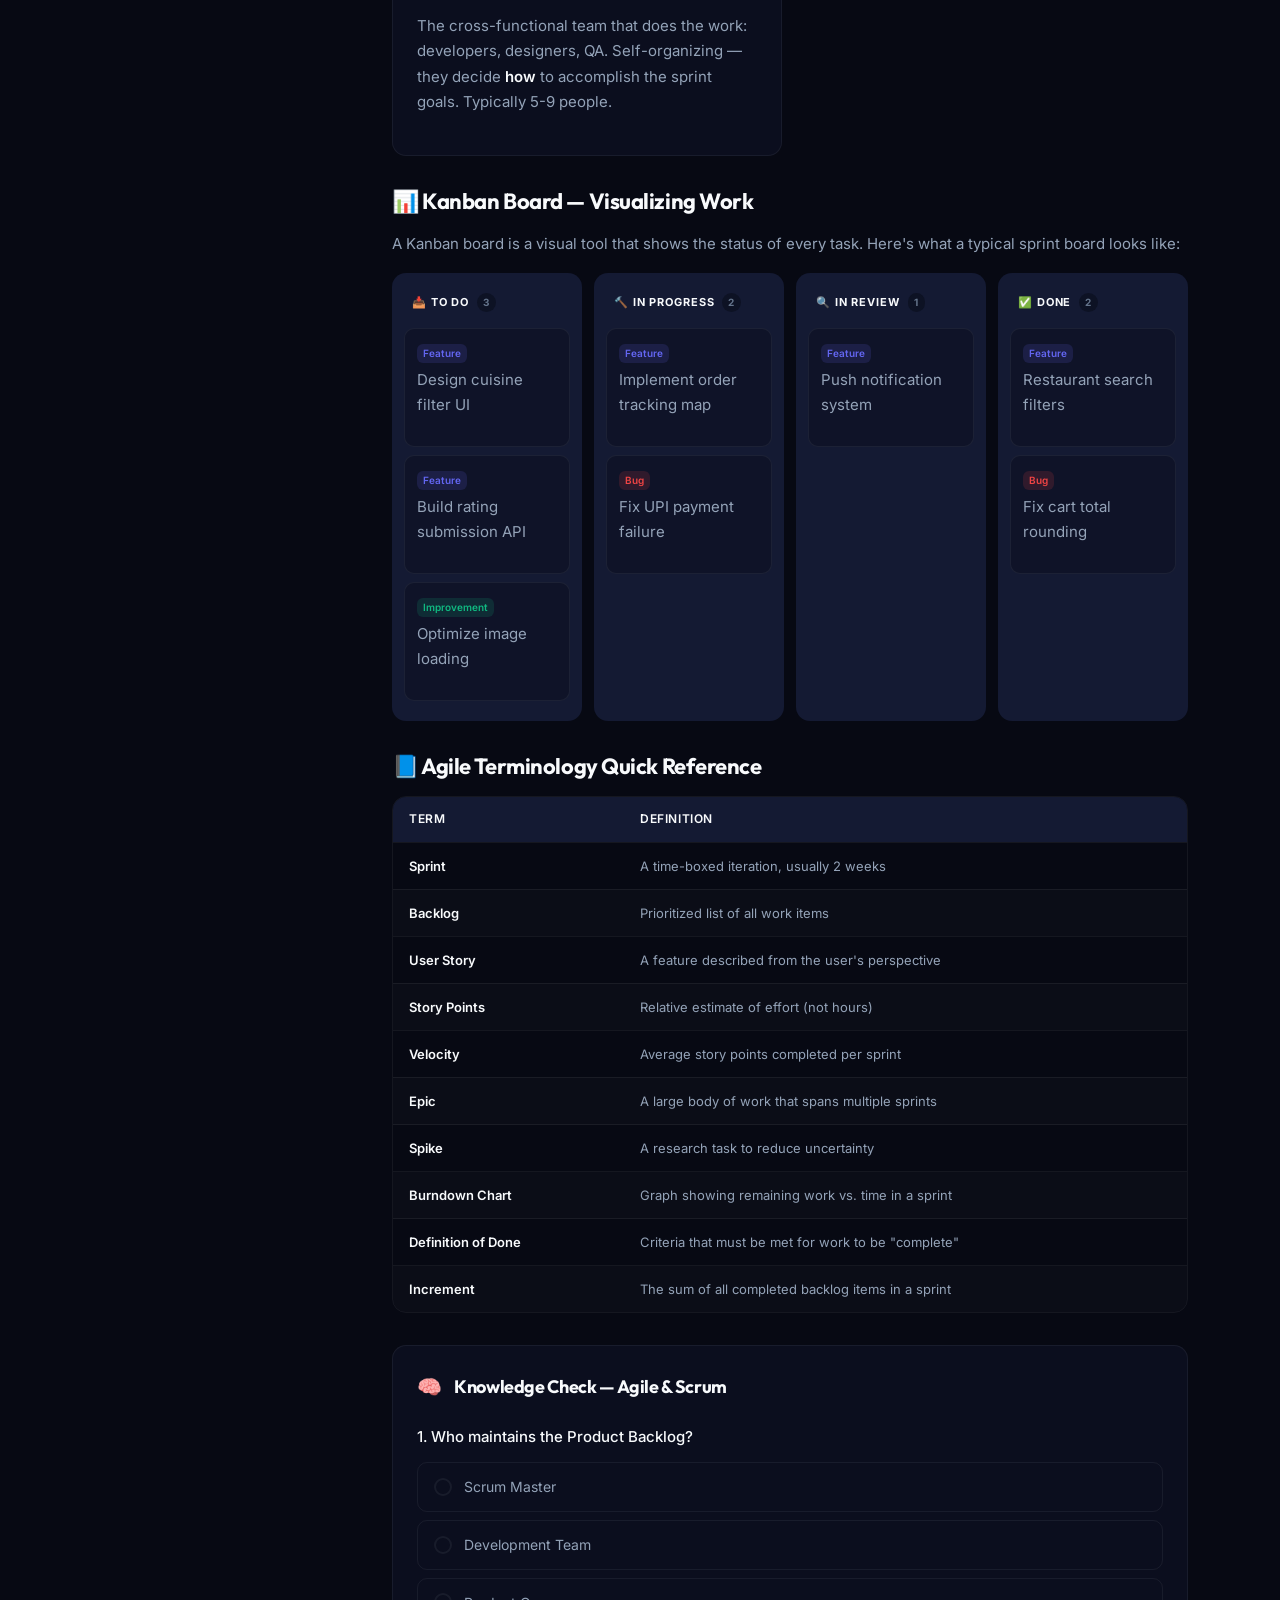
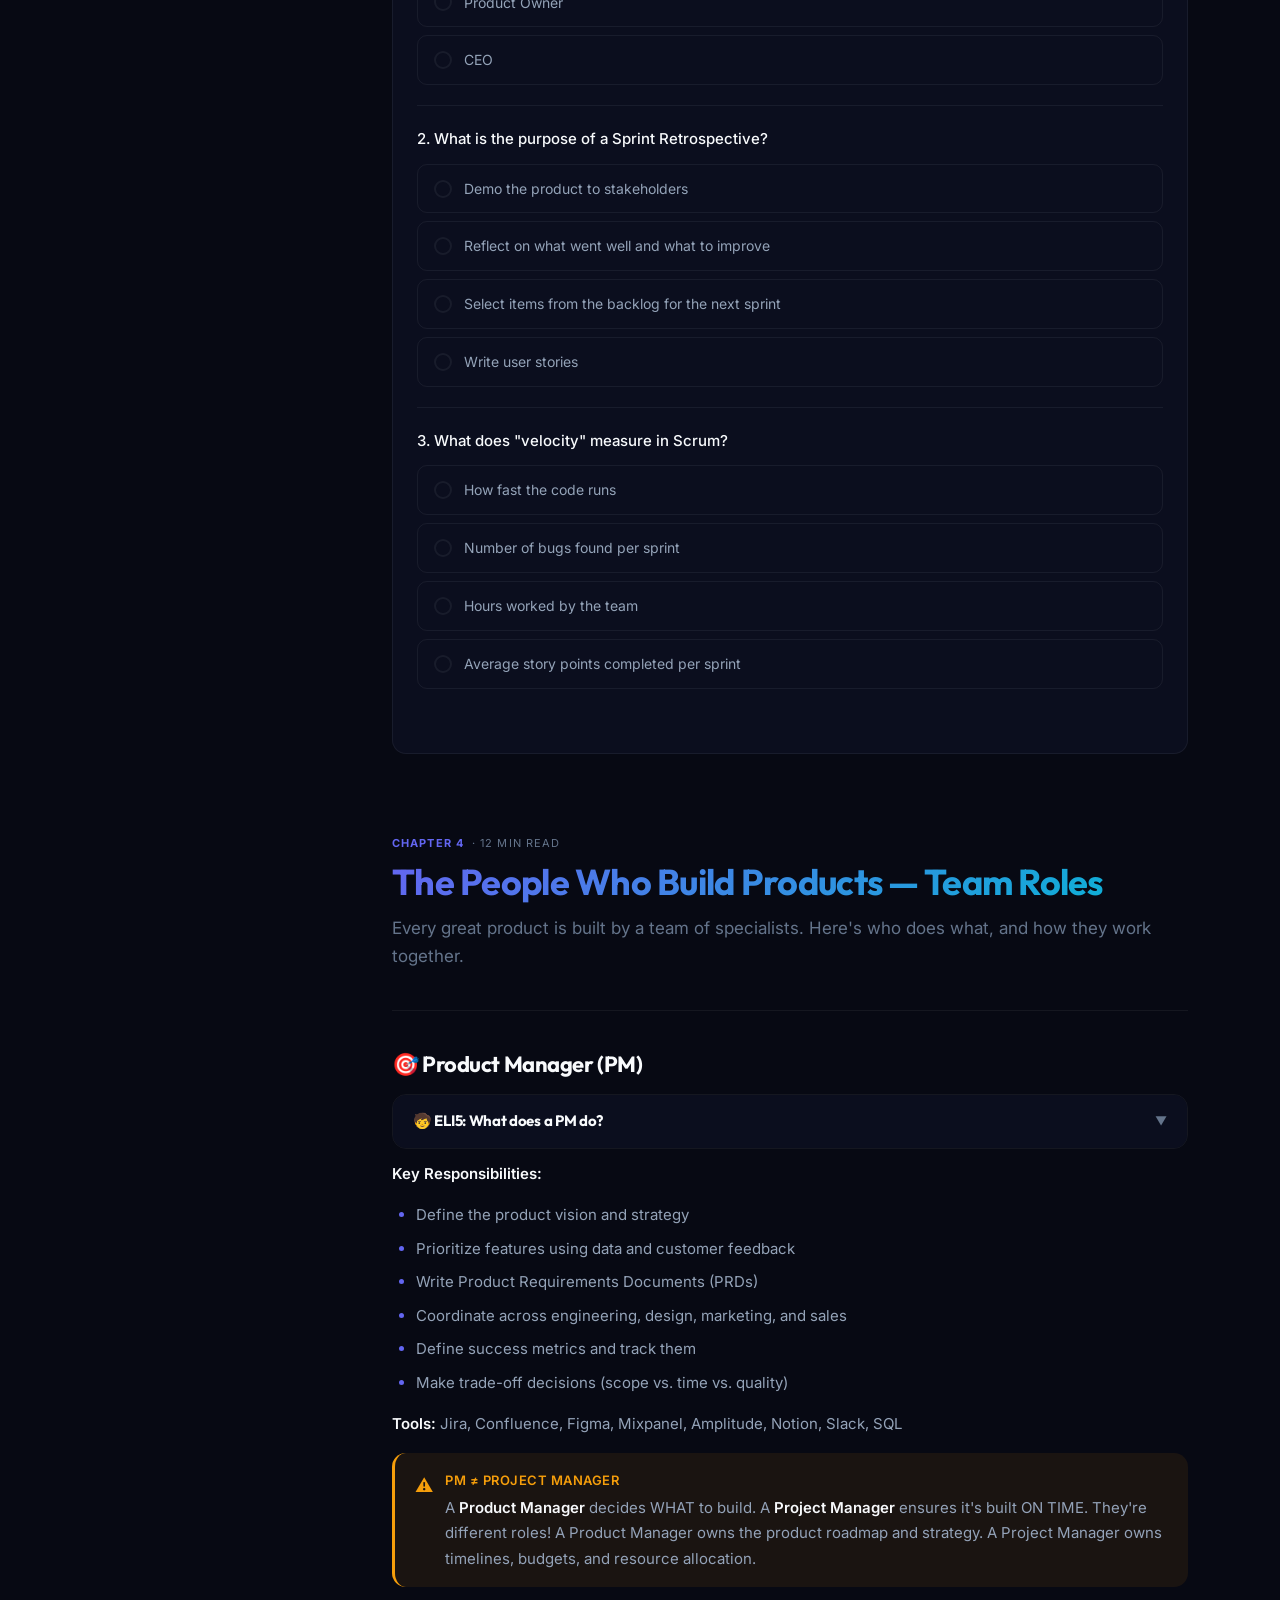
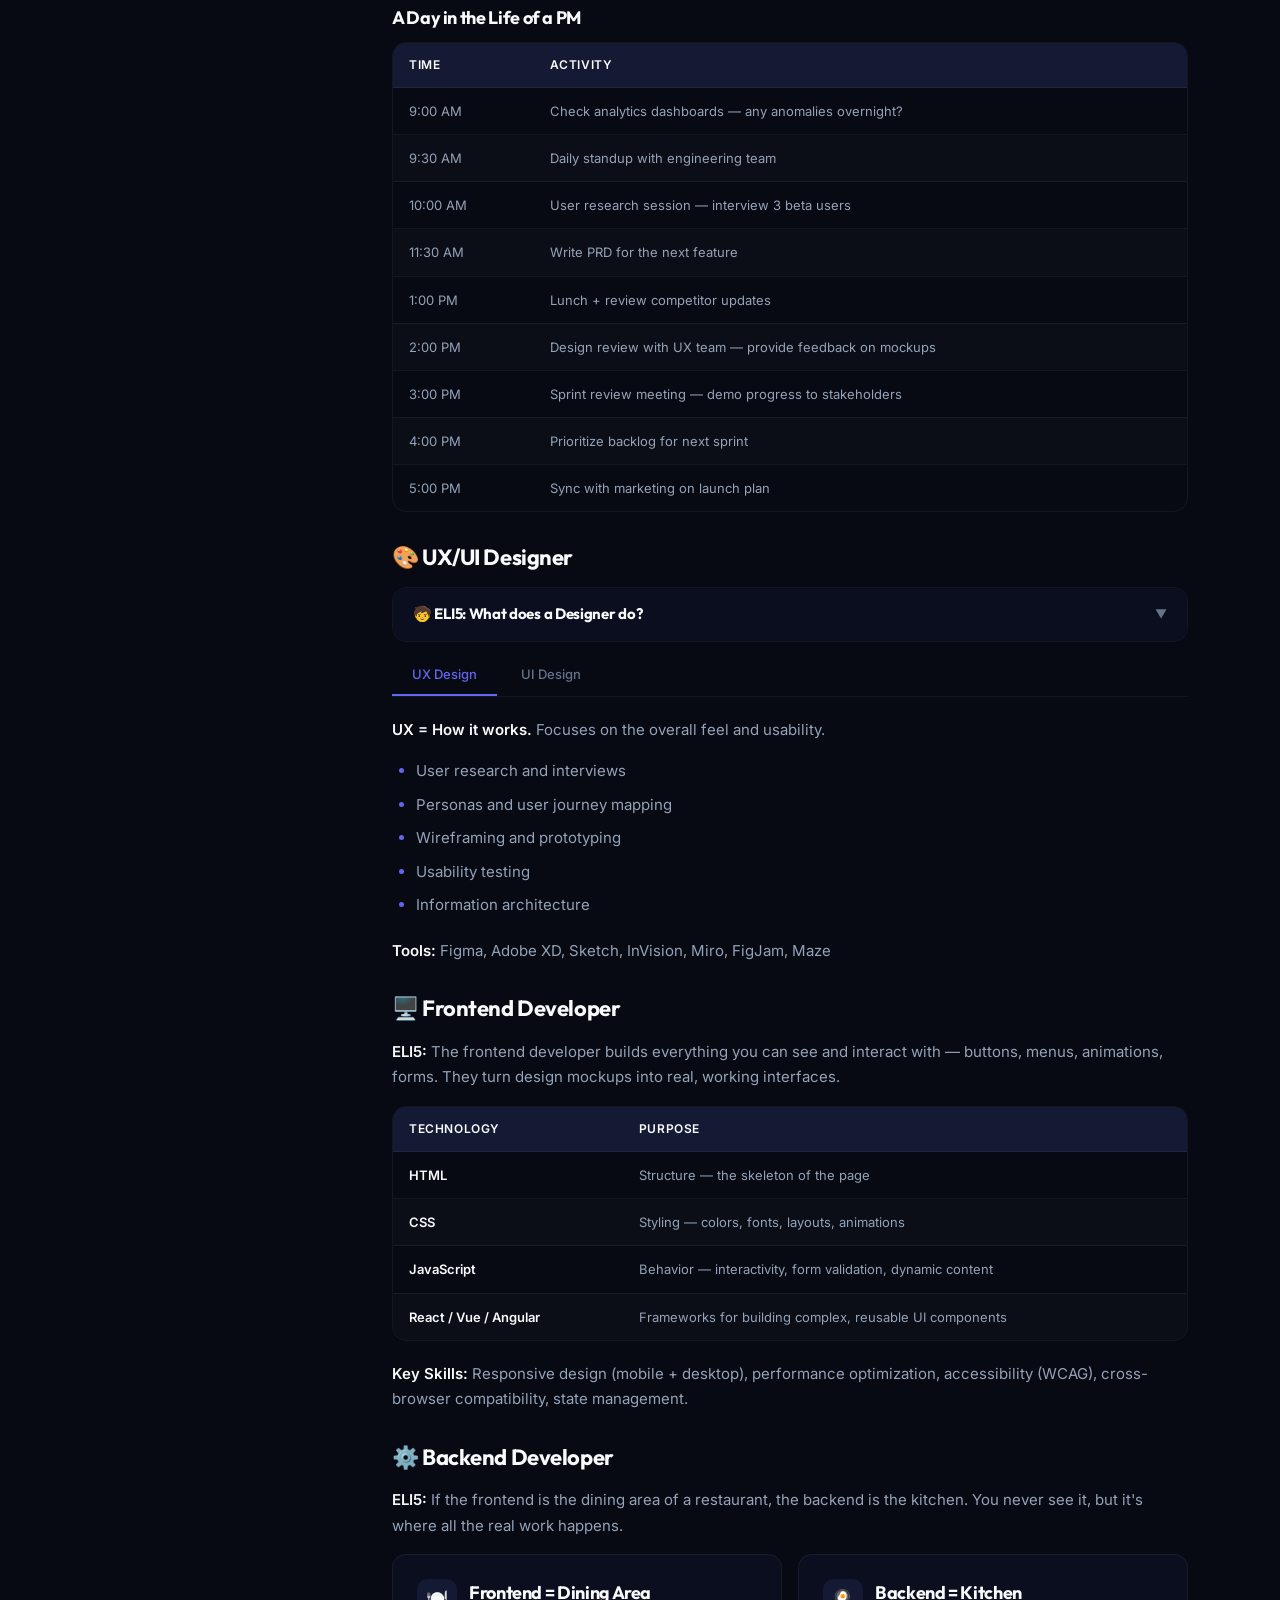
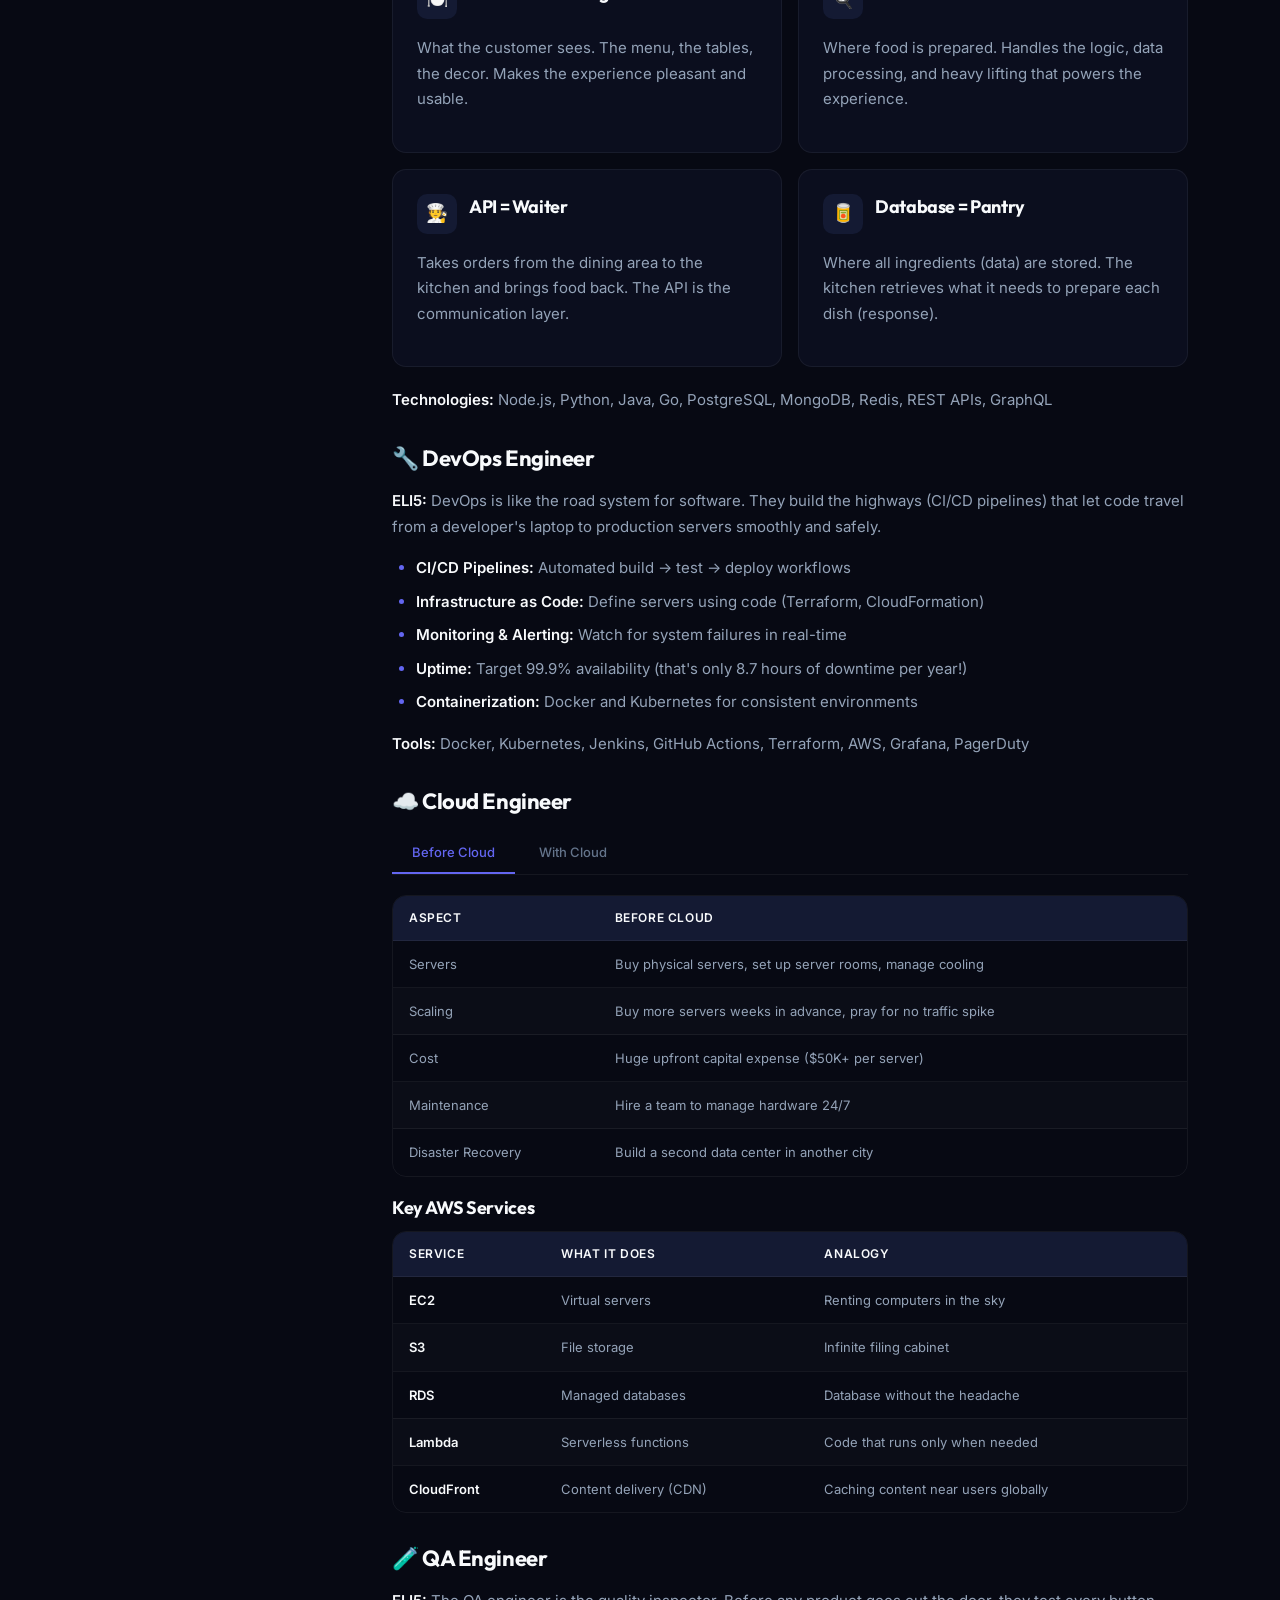
==== commit 57a8ce70: "Optimize SEO: Add robots.txt and sitemap.xml, and update head meta keywords for course and learning " ====
--- a/index.html
+++ b/index.html
@@ -3,13 +3,13 @@
 <head>
   <meta charset="UTF-8">
   <meta name="viewport" content="width=device-width, initial-scale=1.0">
-  <meta name="description" content="A comprehensive interactive guide to Product Management & Software Development — covering SDLC, Agile, team roles, feature lifecycle, analytics, and job preparation.">
-  <meta name="keywords" content="Product Management, Software Development, SDLC, Agile, Scrum, Product Analyst, Internship Guide">
+  <meta name="description" content="The ultimate free Product Manager course and interactive learning guide. Master product strategy, UX discovery, technical PMing, Agile Scrum execution, PRDs, metrics, analytics, and growth loops.">
+  <meta name="keywords" content="product manager course, product management learning, free pm course, technical product manager, product management roadmap, pm learning guide, agile scrum course">
   <meta name="author" content="MeHalogen">
-  <meta property="og:title" content="PM & Software Development Guide — MeHalogen">
-  <meta property="og:description" content="Master product management and software development with this interactive 13-chapter guide.">
+  <meta property="og:title" content="Free Product Manager Course &amp; Interactive Learning Guide — MeHalogen">
+  <meta property="og:description" content="Master product management and software development with this free, interactive 13-chapter learning guide and exam suite.">
   <meta property="og:type" content="website">
-  <title>PM &amp; Software Dev Guide — MeHalogen</title>
+  <title>Free Product Manager Course &amp; Interactive Learning Guide — MeHalogen</title>
 
   <!-- Fonts -->
   <link rel="preconnect" href="https://fonts.googleapis.com">
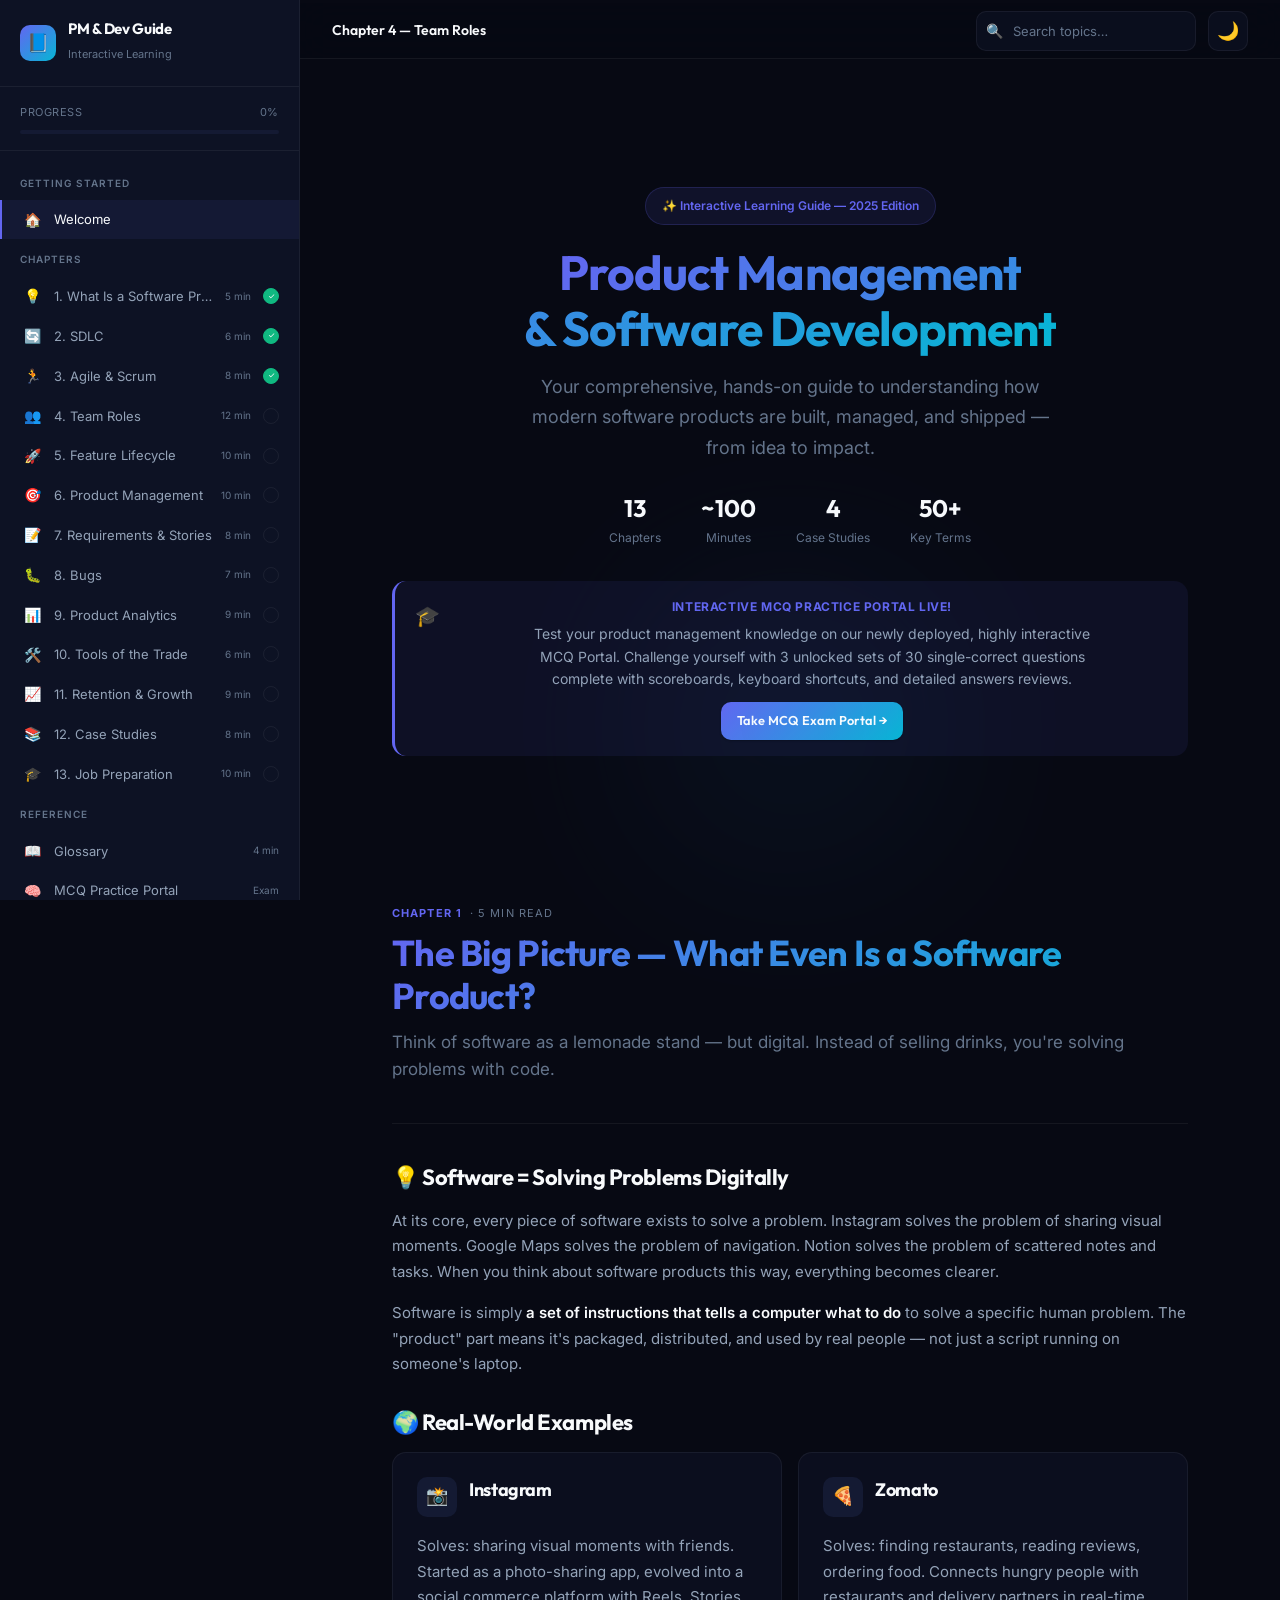
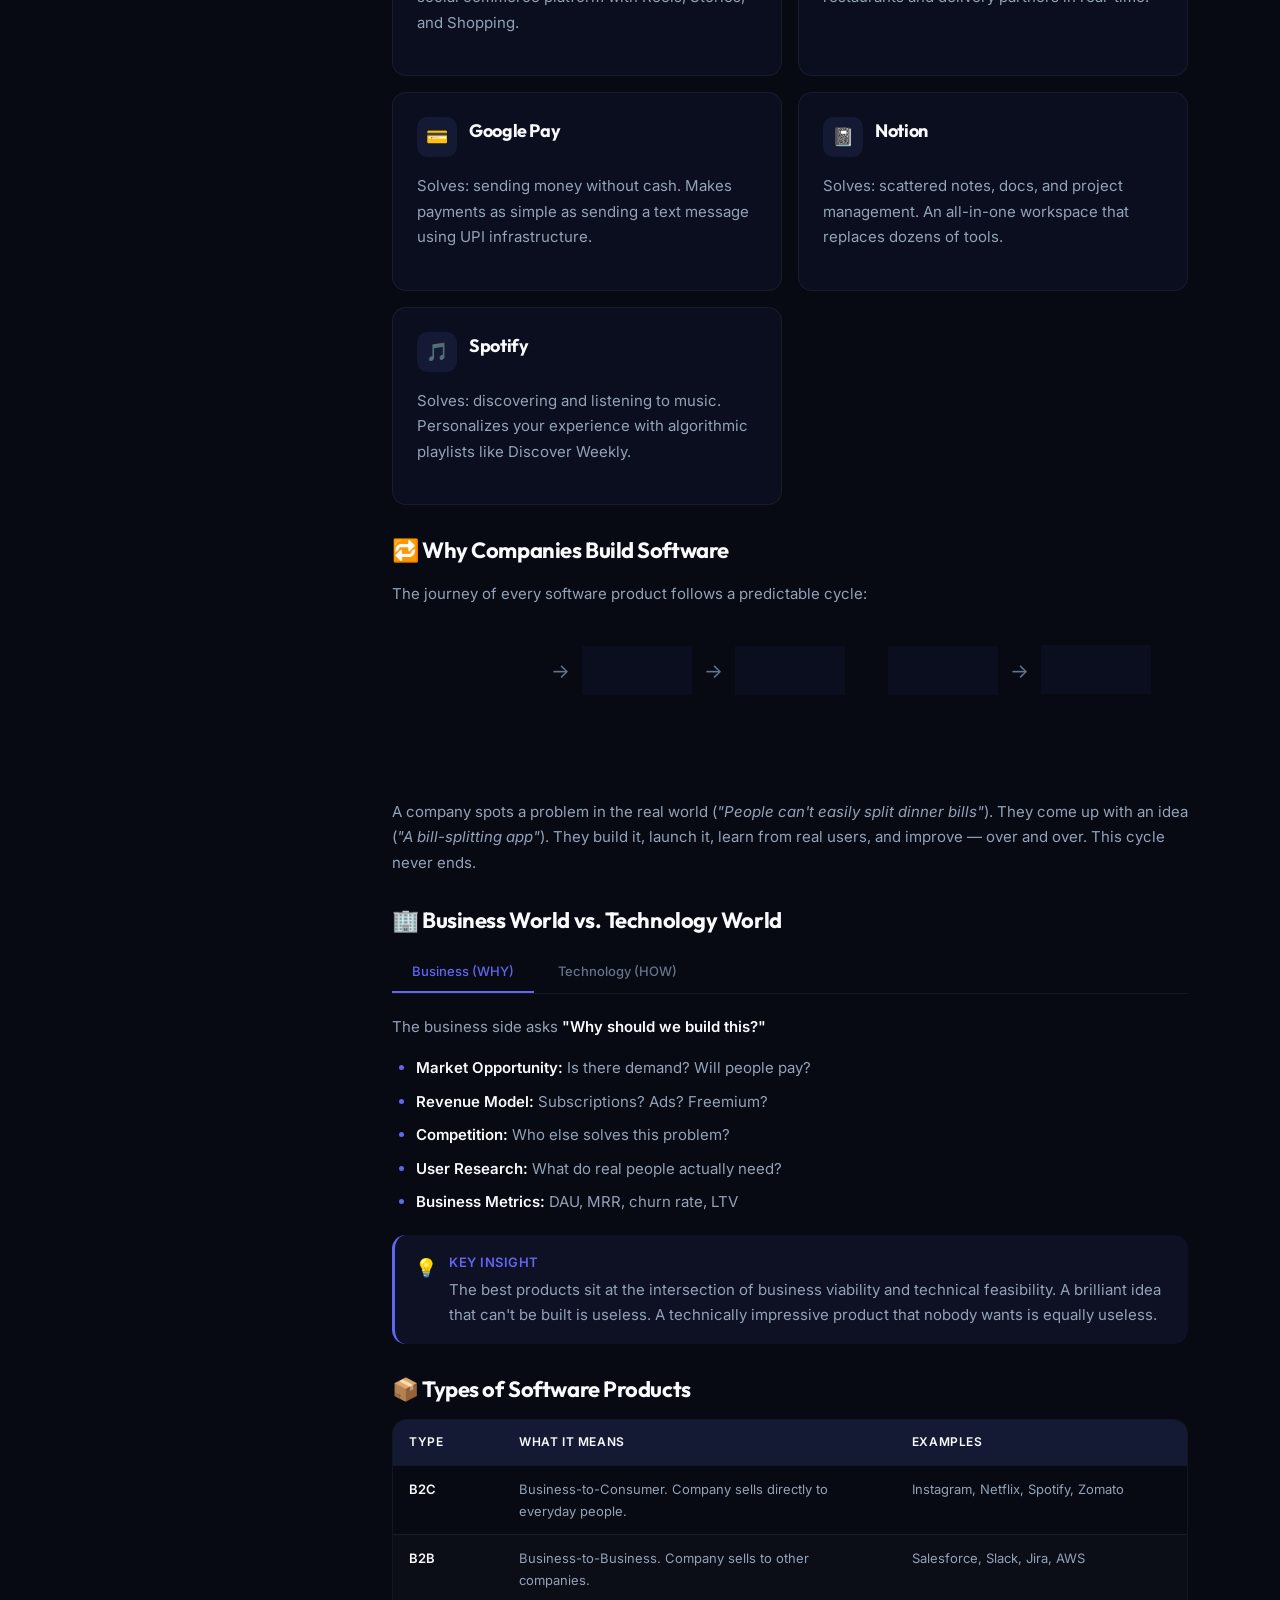
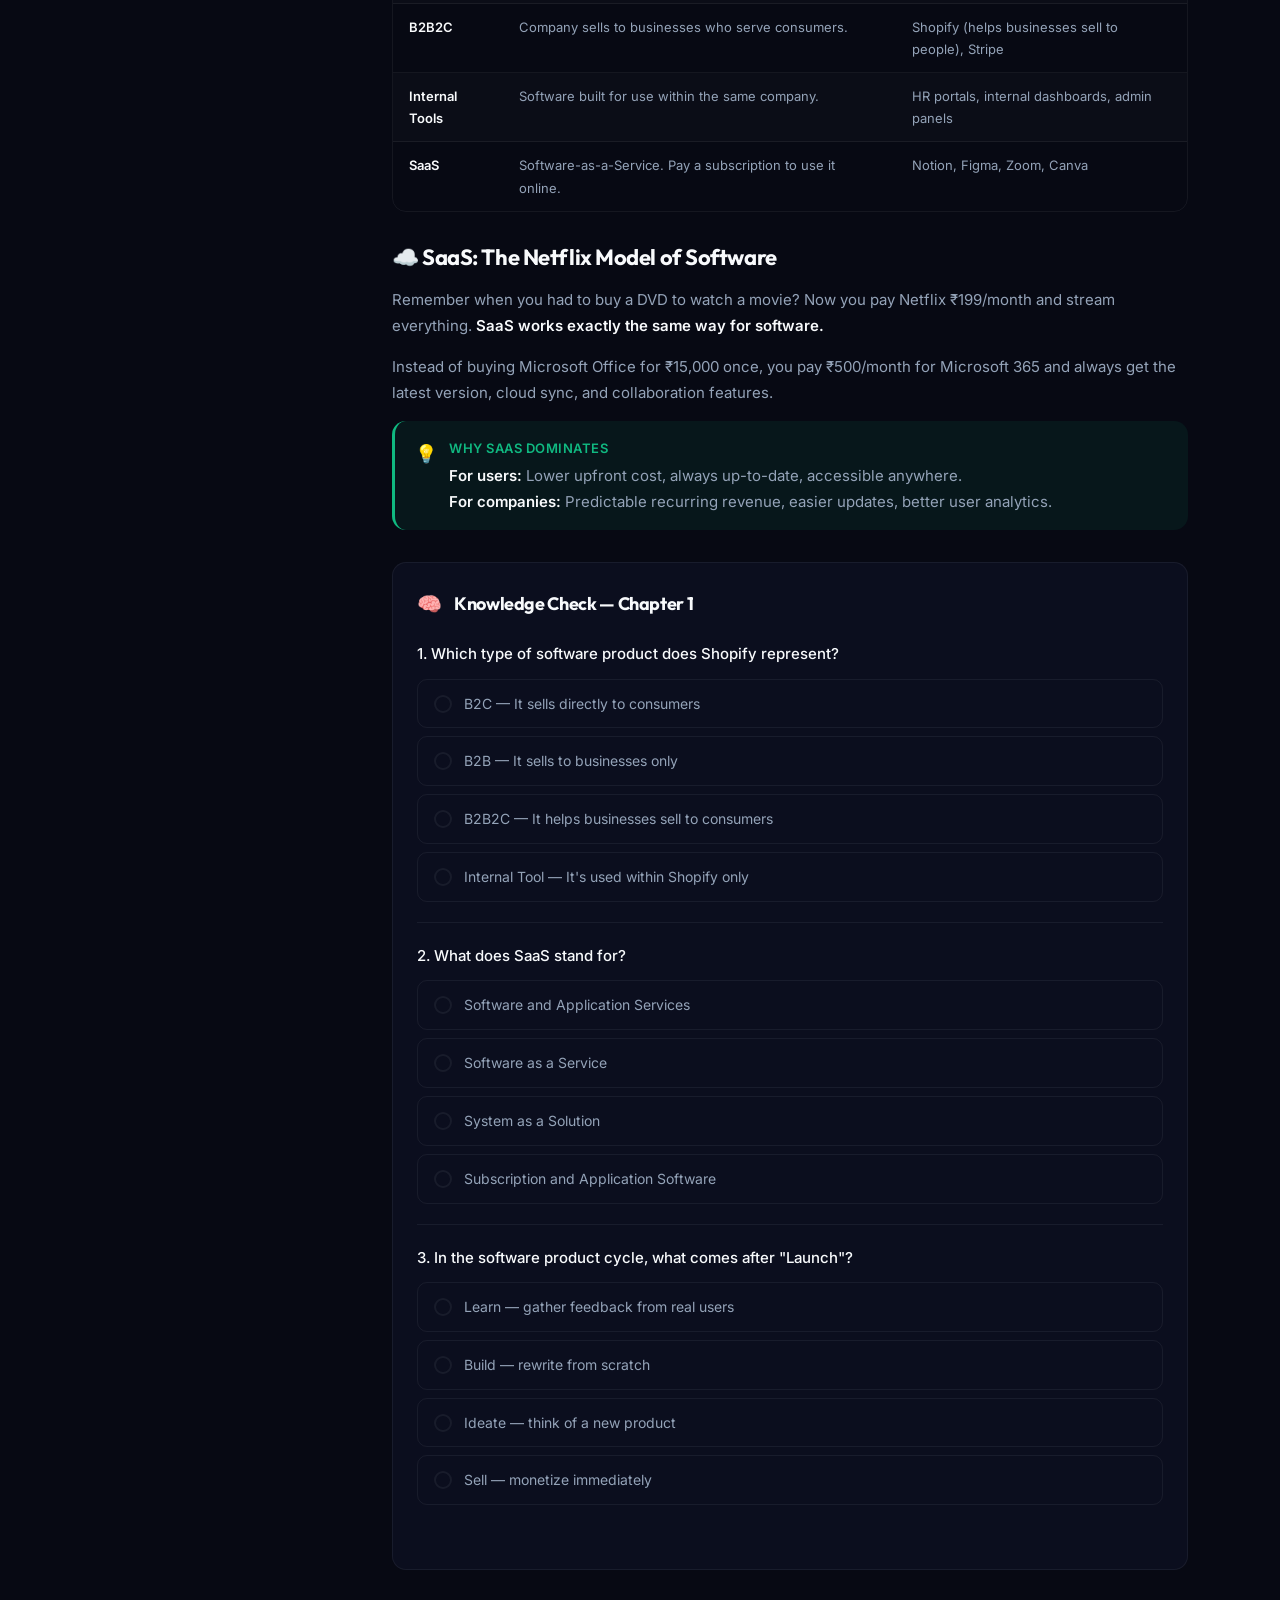
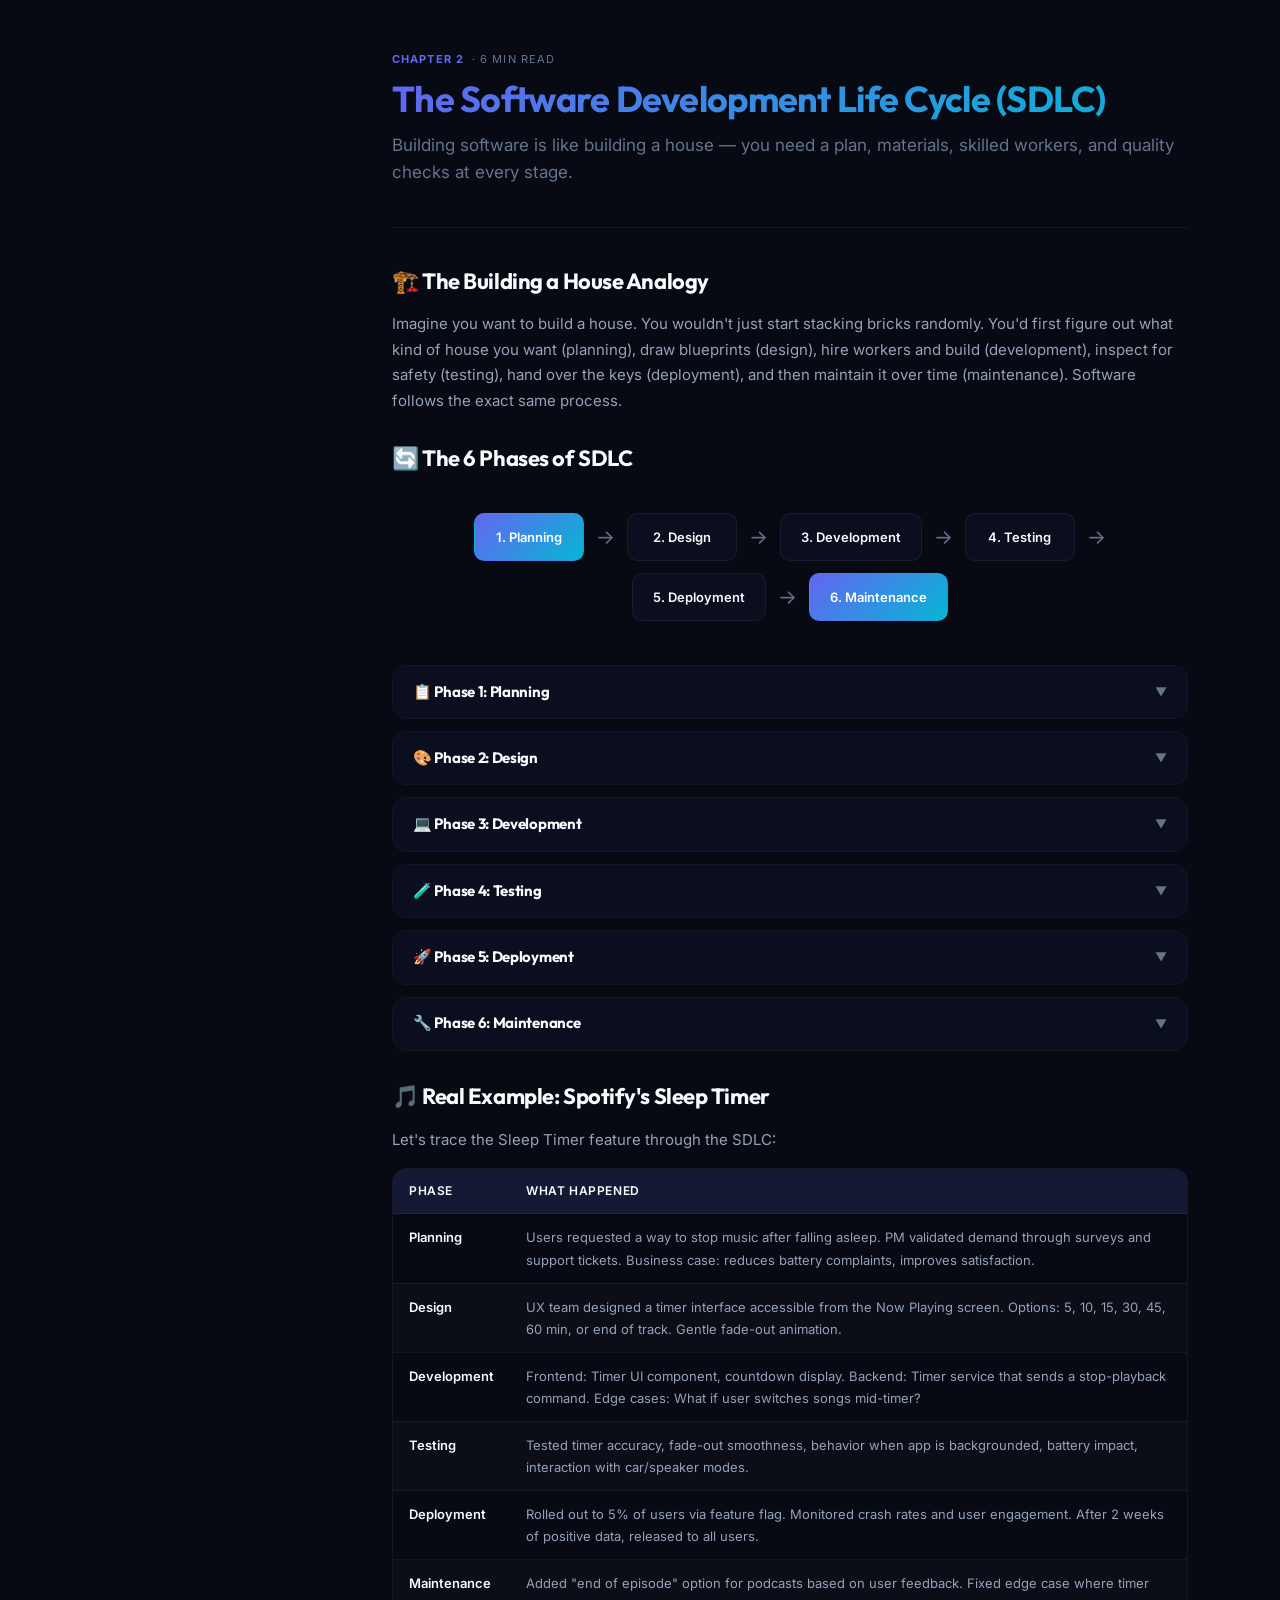
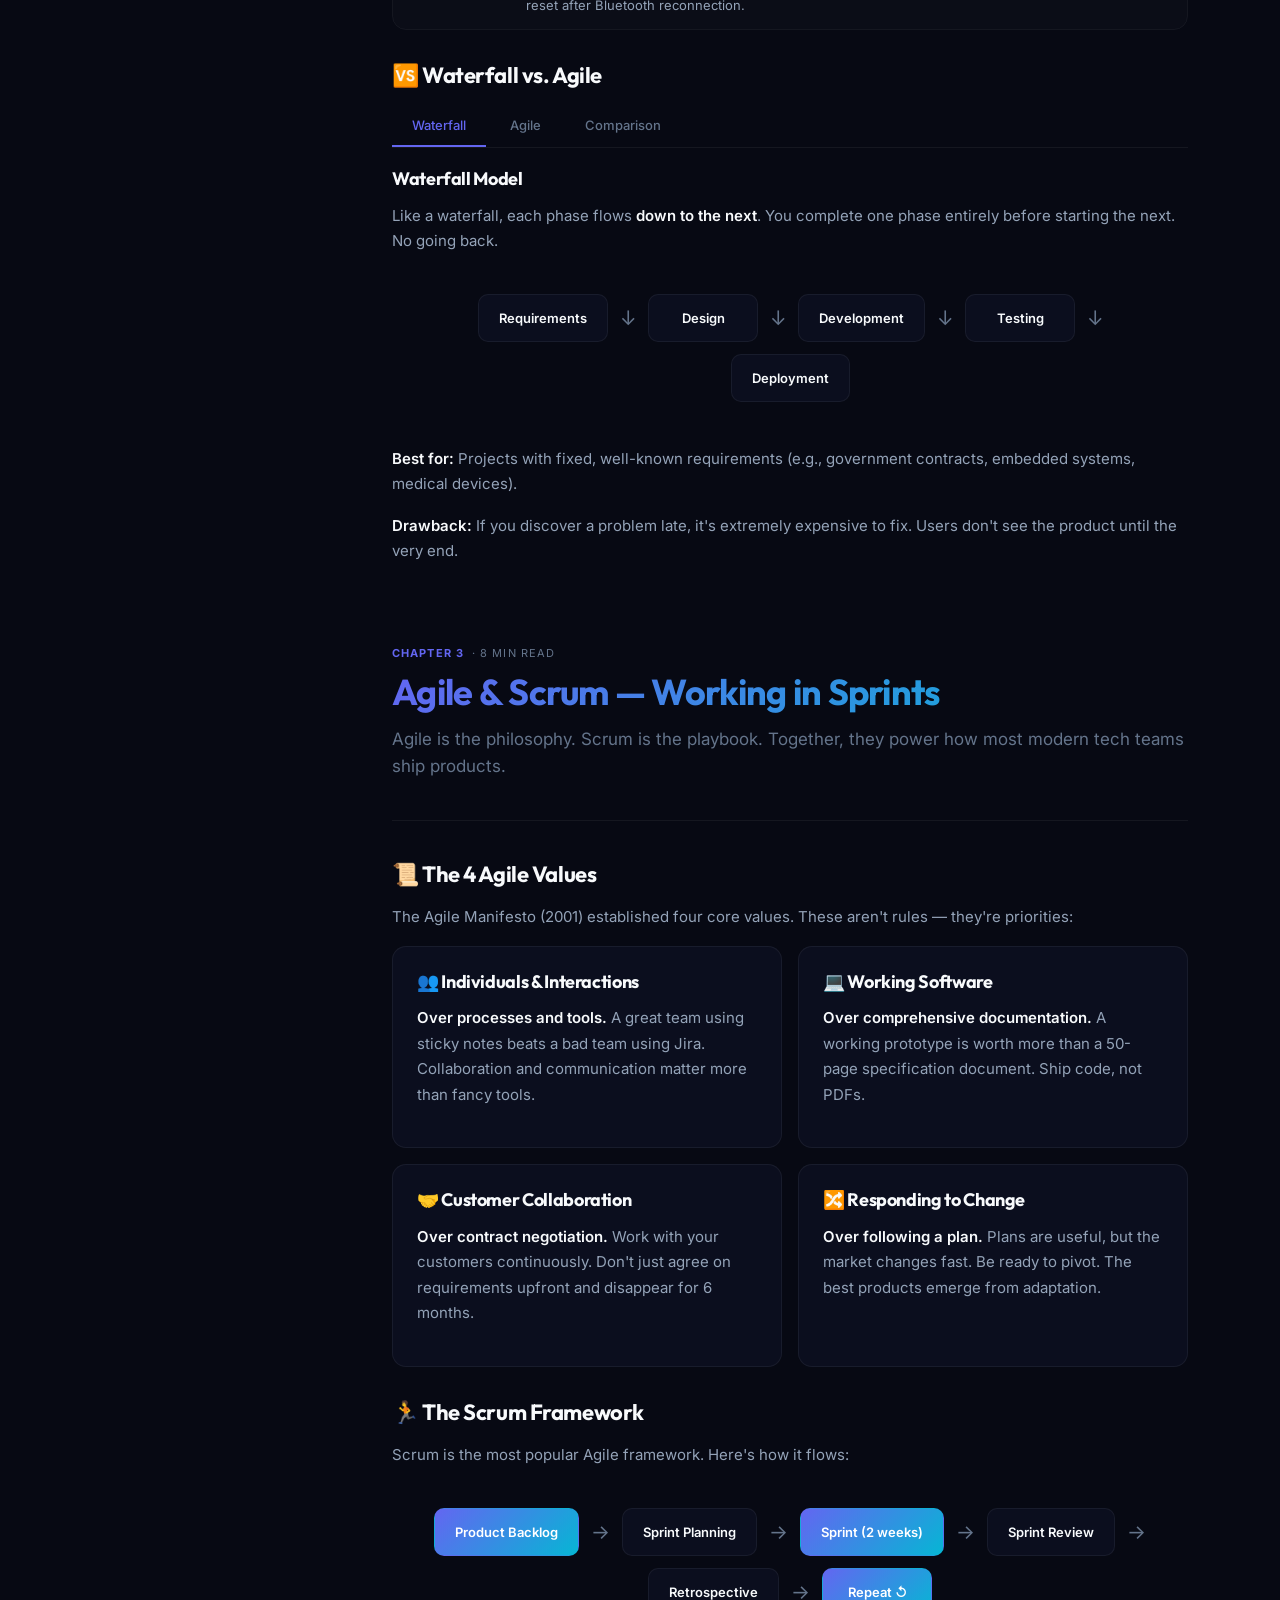
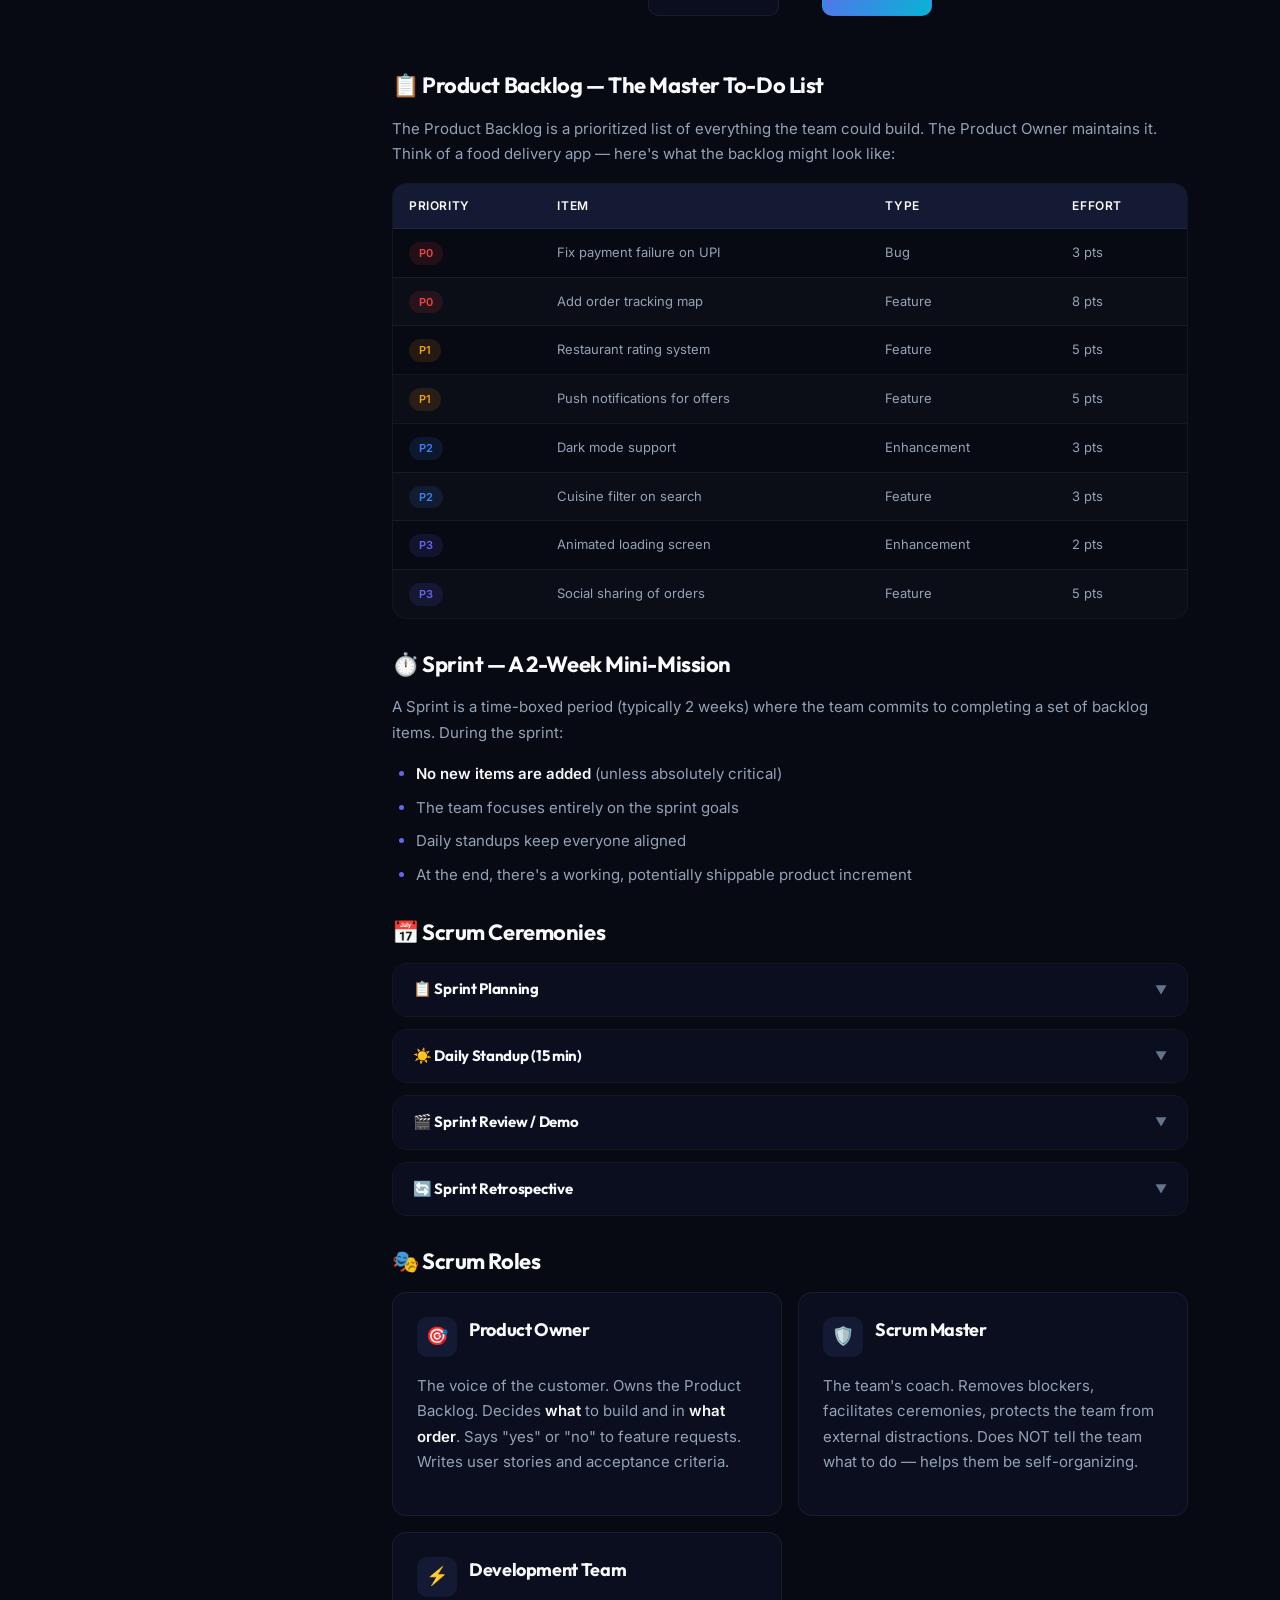
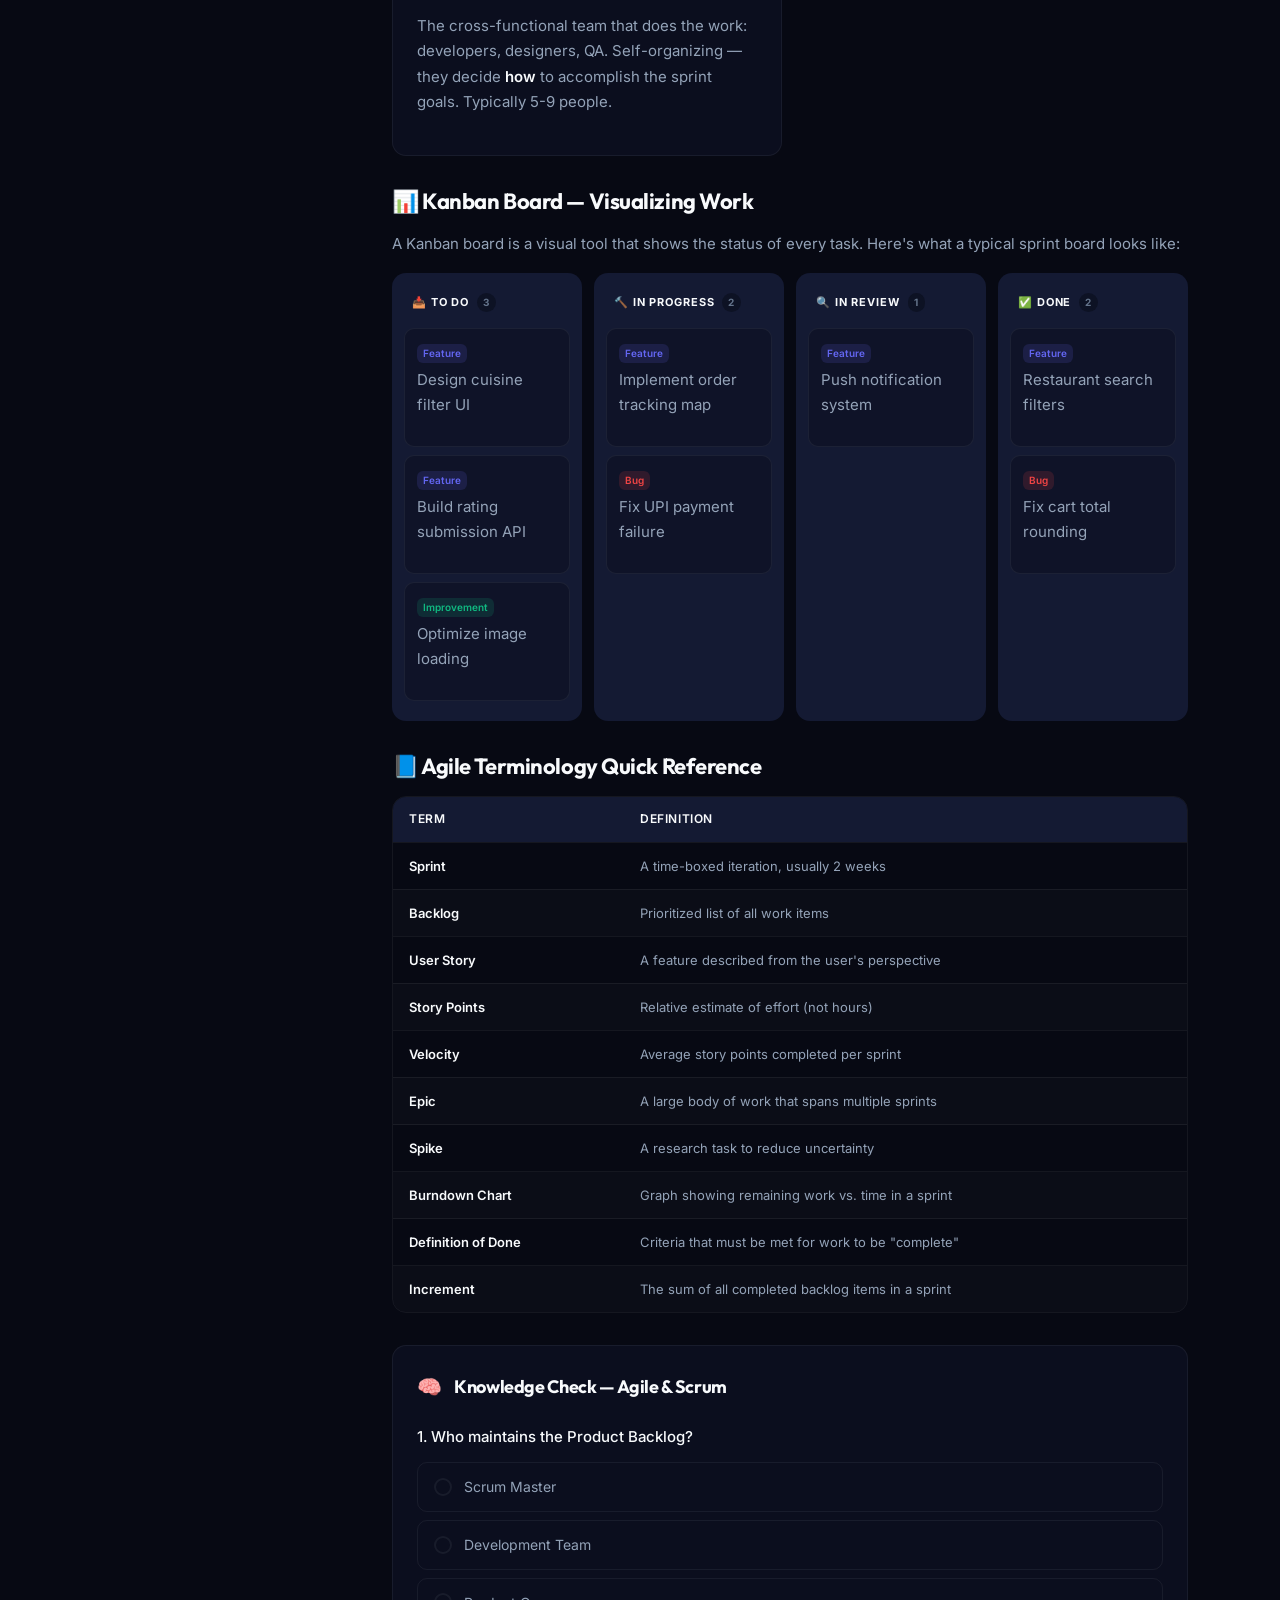
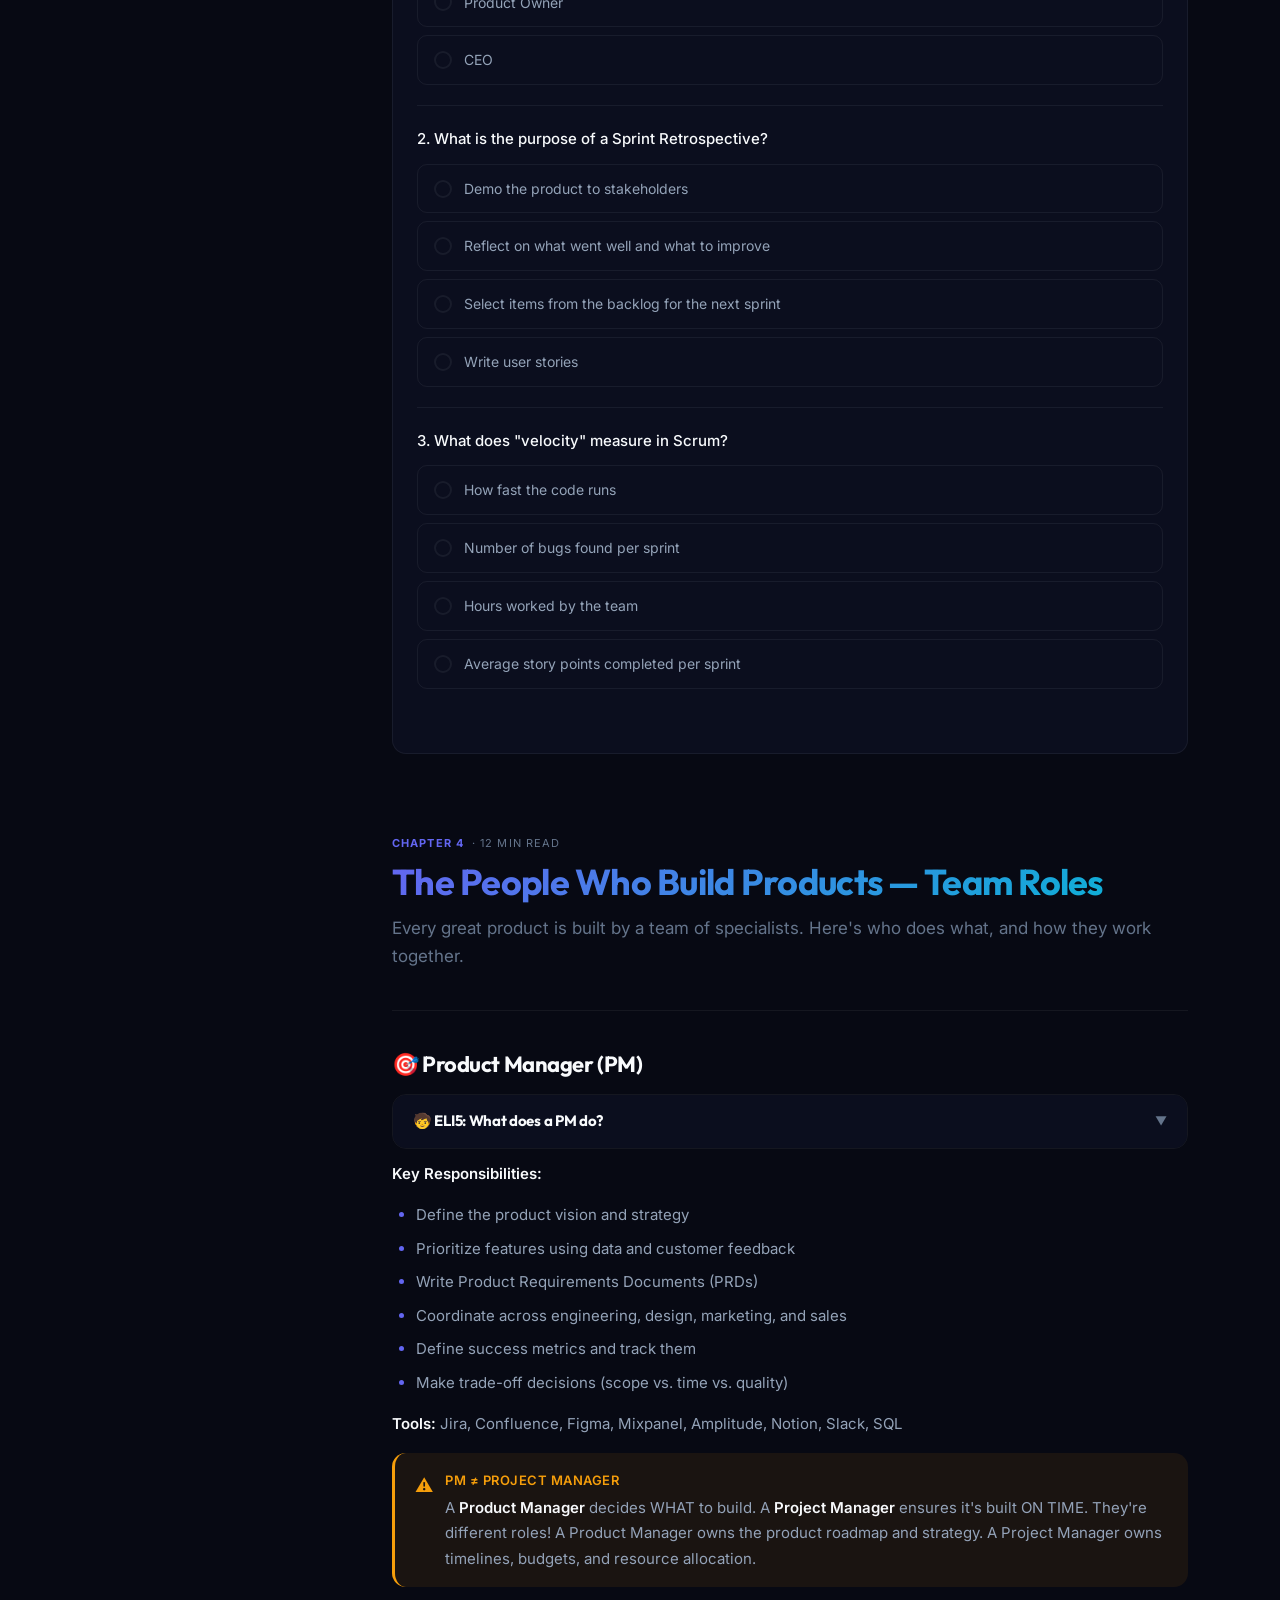
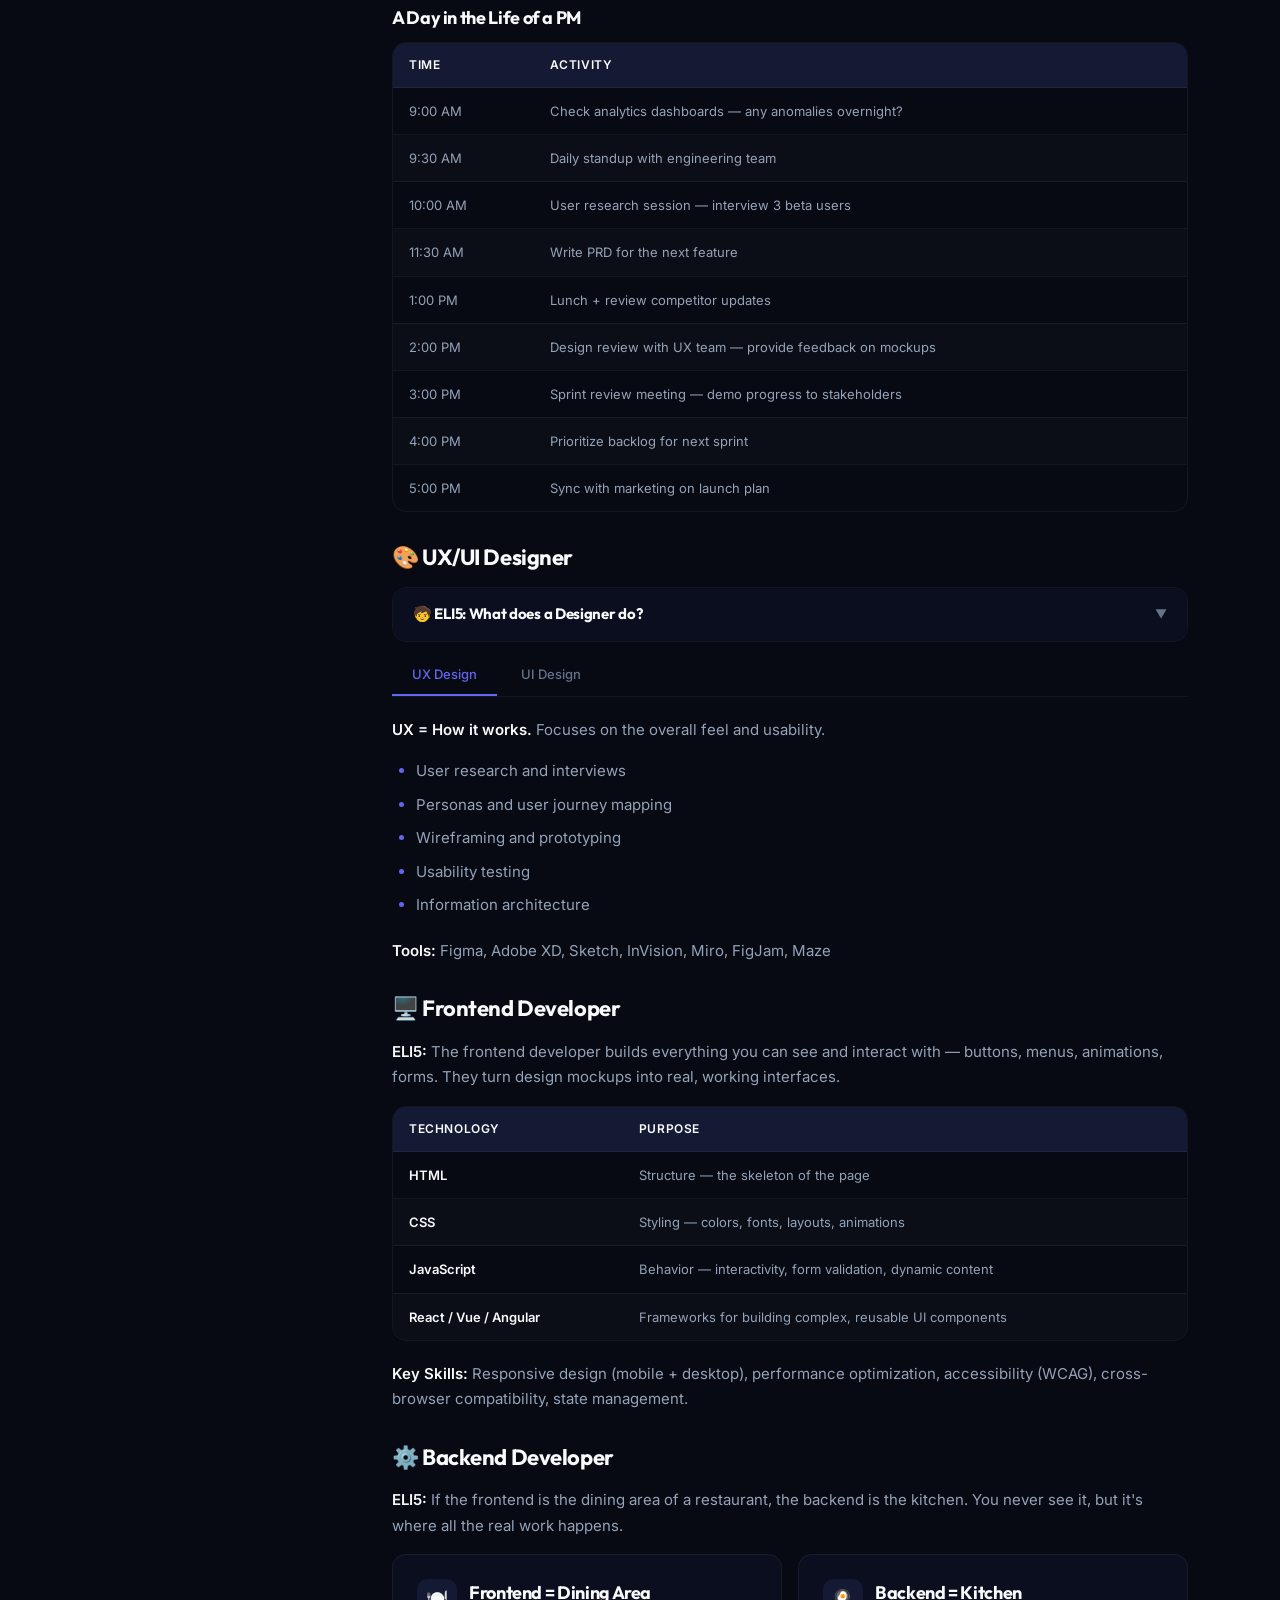
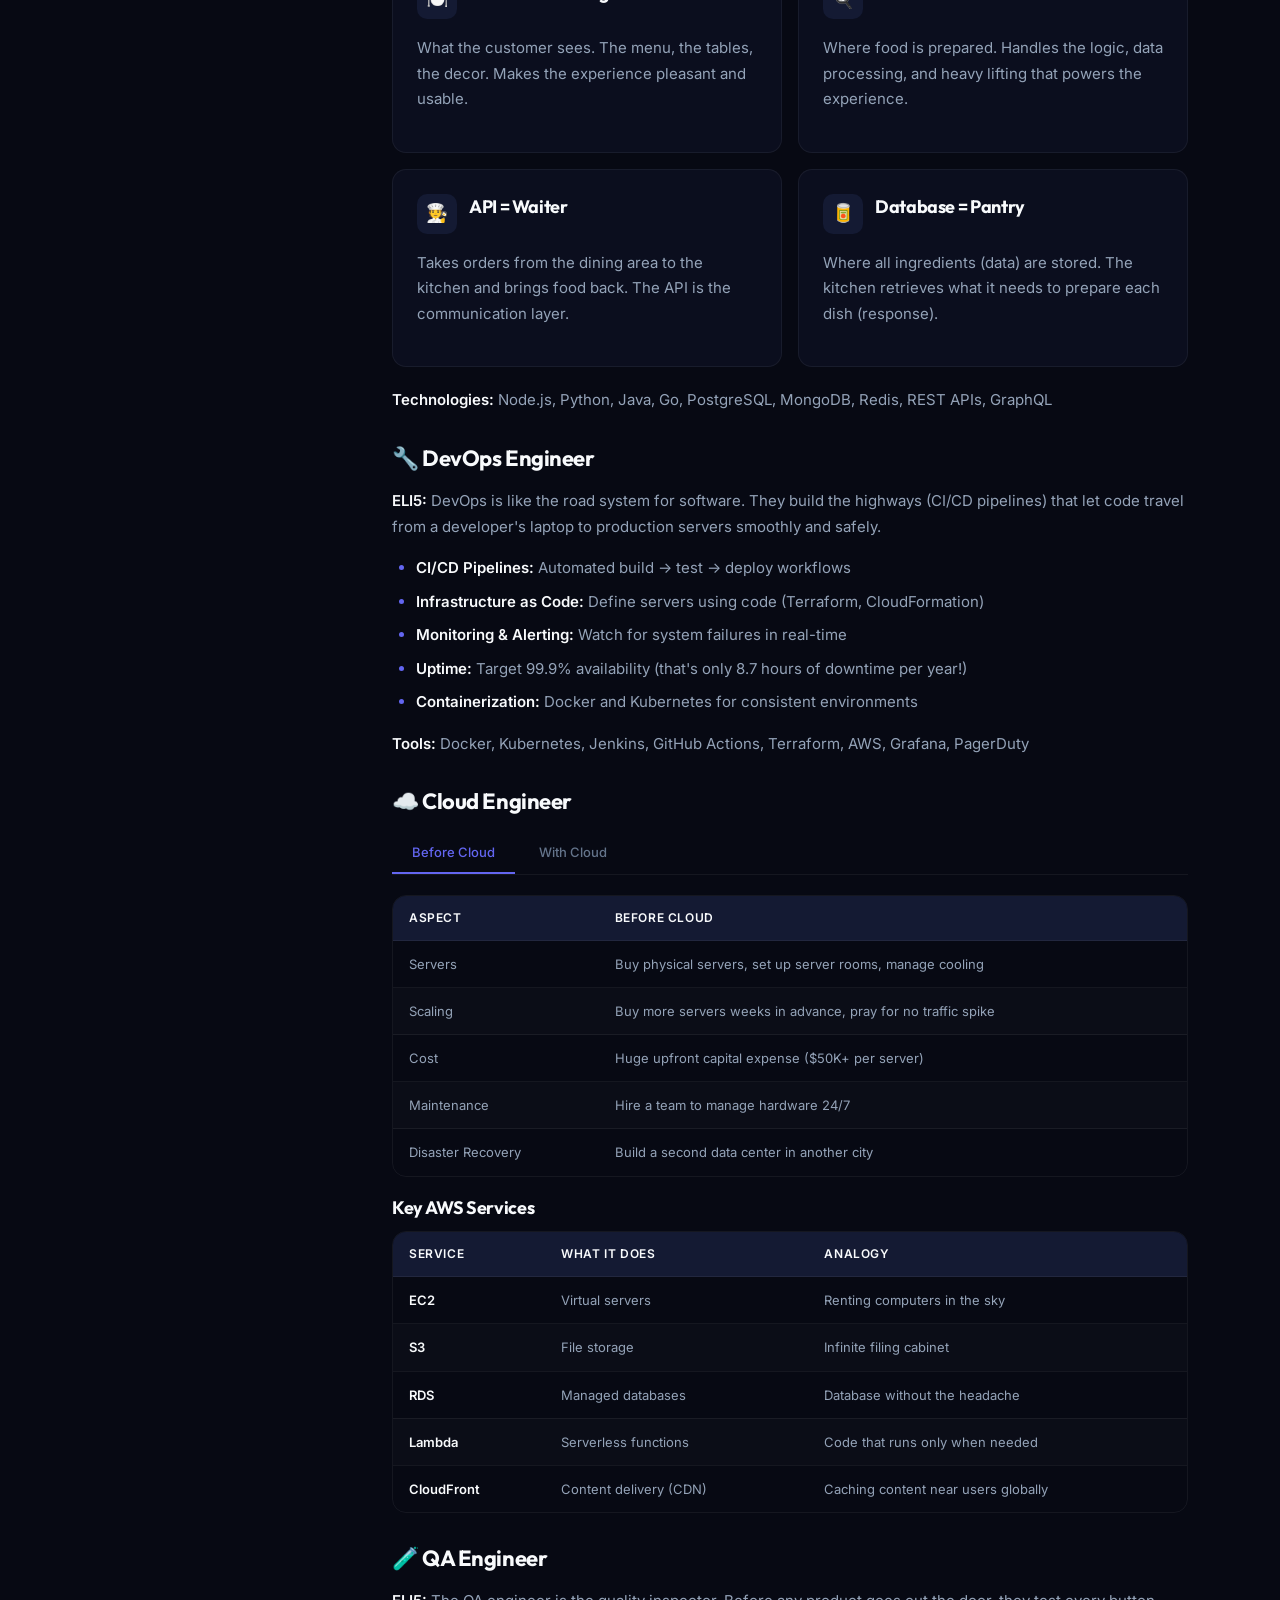
==== commit 59a74a1f: "Optimize Performance & Accessibility: Async Google Fonts preloading, bypass hero fade-in animation, " ====
--- a/index.html
+++ b/index.html
@@ -14,7 +14,11 @@
   <!-- Fonts -->
   <link rel="preconnect" href="https://fonts.googleapis.com">
   <link rel="preconnect" href="https://fonts.gstatic.com" crossorigin>
-  <link href="https://fonts.googleapis.com/css2?family=Inter:wght@300;400;500;600;700&family=JetBrains+Mono:wght@400;500;600;700&family=Outfit:wght@400;500;600;700;800&display=swap" rel="stylesheet">
+  <link rel="preload" as="style" href="https://fonts.googleapis.com/css2?family=Inter:wght@300;400;500;600;700&family=JetBrains+Mono:wght@400;500;600;700&family=Outfit:wght@400;500;600;700;800&display=swap">
+  <link rel="stylesheet" href="https://fonts.googleapis.com/css2?family=Inter:wght@300;400;500;600;700&family=JetBrains+Mono:wght@400;500;600;700&family=Outfit:wght@400;500;600;700;800&display=swap" media="print" onload="this.media='all'">
+  <noscript>
+    <link rel="stylesheet" href="https://fonts.googleapis.com/css2?family=Inter:wght@300;400;500;600;700&family=JetBrains+Mono:wght@400;500;600;700&family=Outfit:wght@400;500;600;700;800&display=swap">
+  </noscript>
 
   <link rel="stylesheet" href="index.css">
 </head>
@@ -2521,7 +2525,7 @@
         </div>
 
         <div class="glossary-filter">
-          <input type="text" id="glossary-search" placeholder="Filter terms… (e.g., Agile, API, Sprint)">
+          <input type="text" id="glossary-search" placeholder="Filter terms… (e.g., Agile, API, Sprint)" aria-label="Filter glossary terms">
         </div>
 
         <div class="glossary-grid" id="glossary-grid">
--- a/index.css
+++ b/index.css
@@ -602,6 +602,11 @@
   animation: fadeInUp 0.5s var(--ease) both;
 }
 
+.chapter.hero {
+  animation: none;
+  opacity: 1;
+}
+
 @keyframes fadeInUp {
   from { opacity: 0; transform: translateY(20px); }
   to { opacity: 1; transform: translateY(0); }
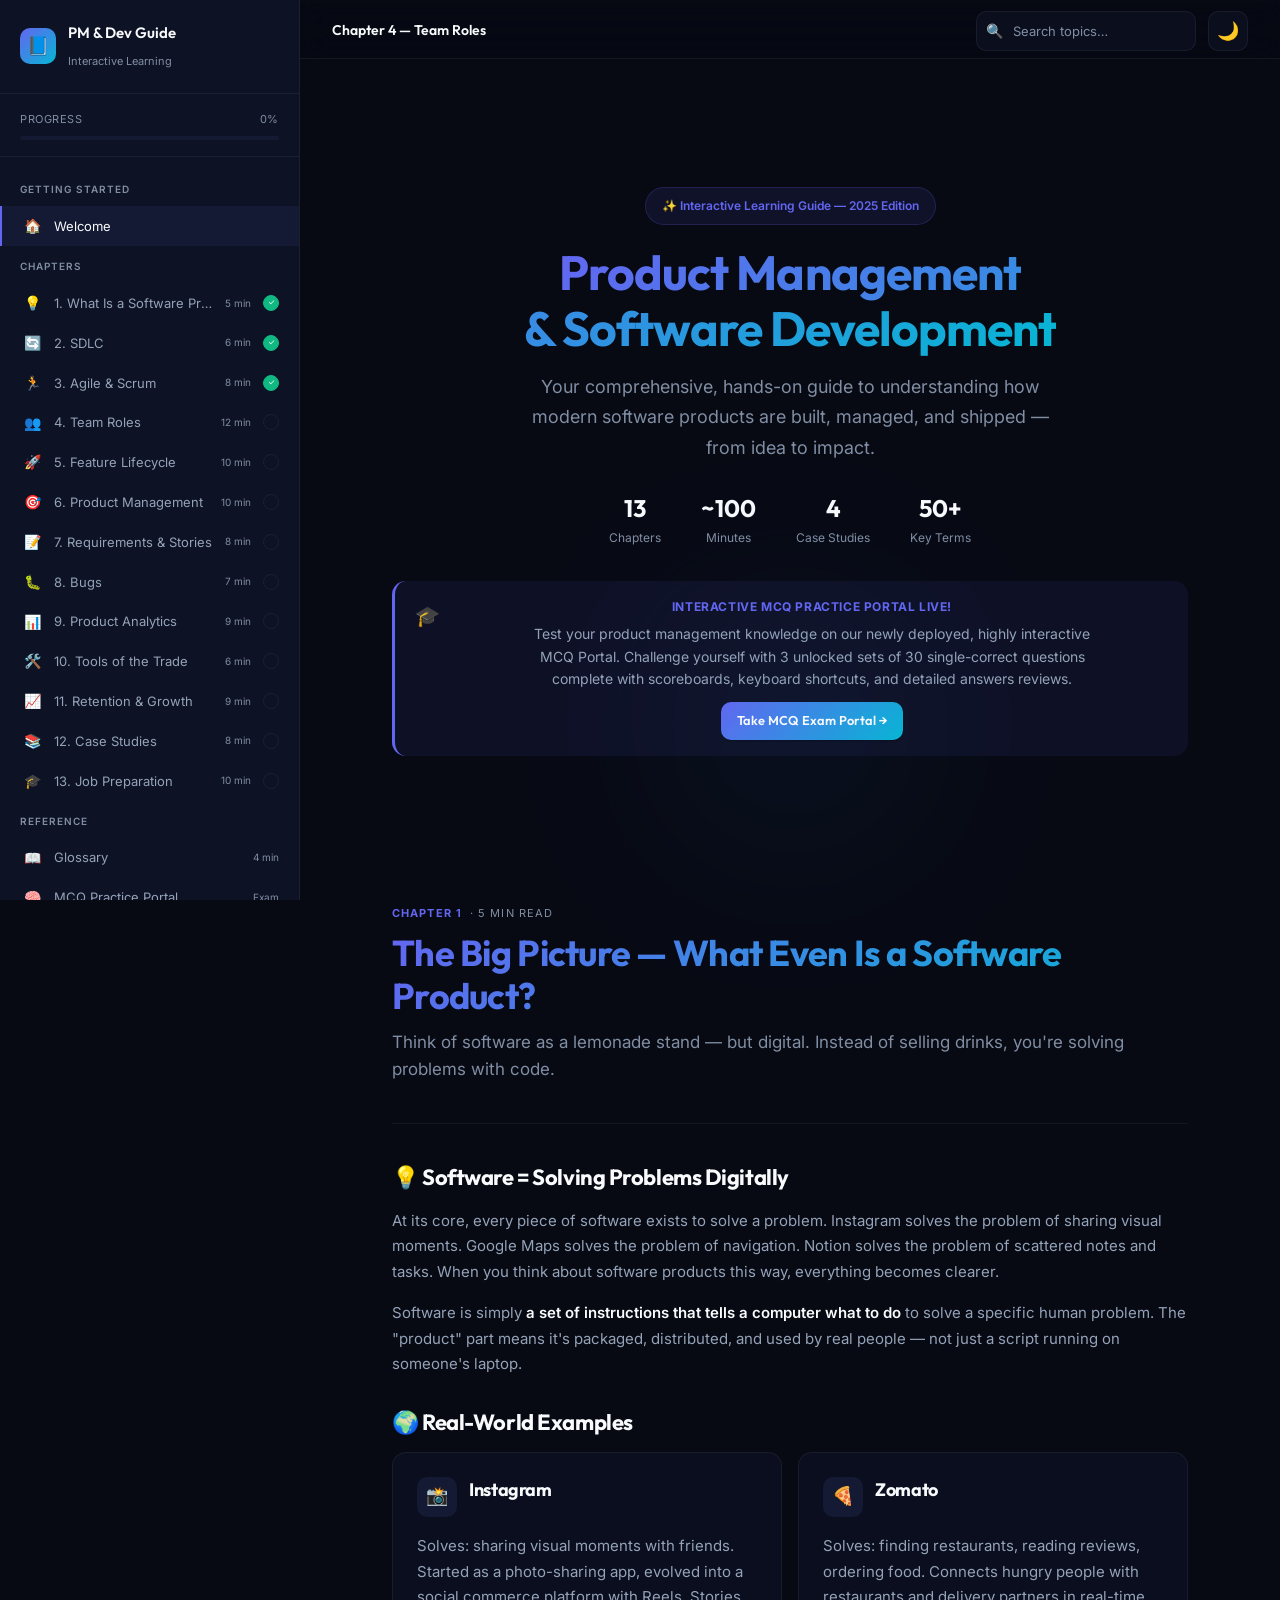
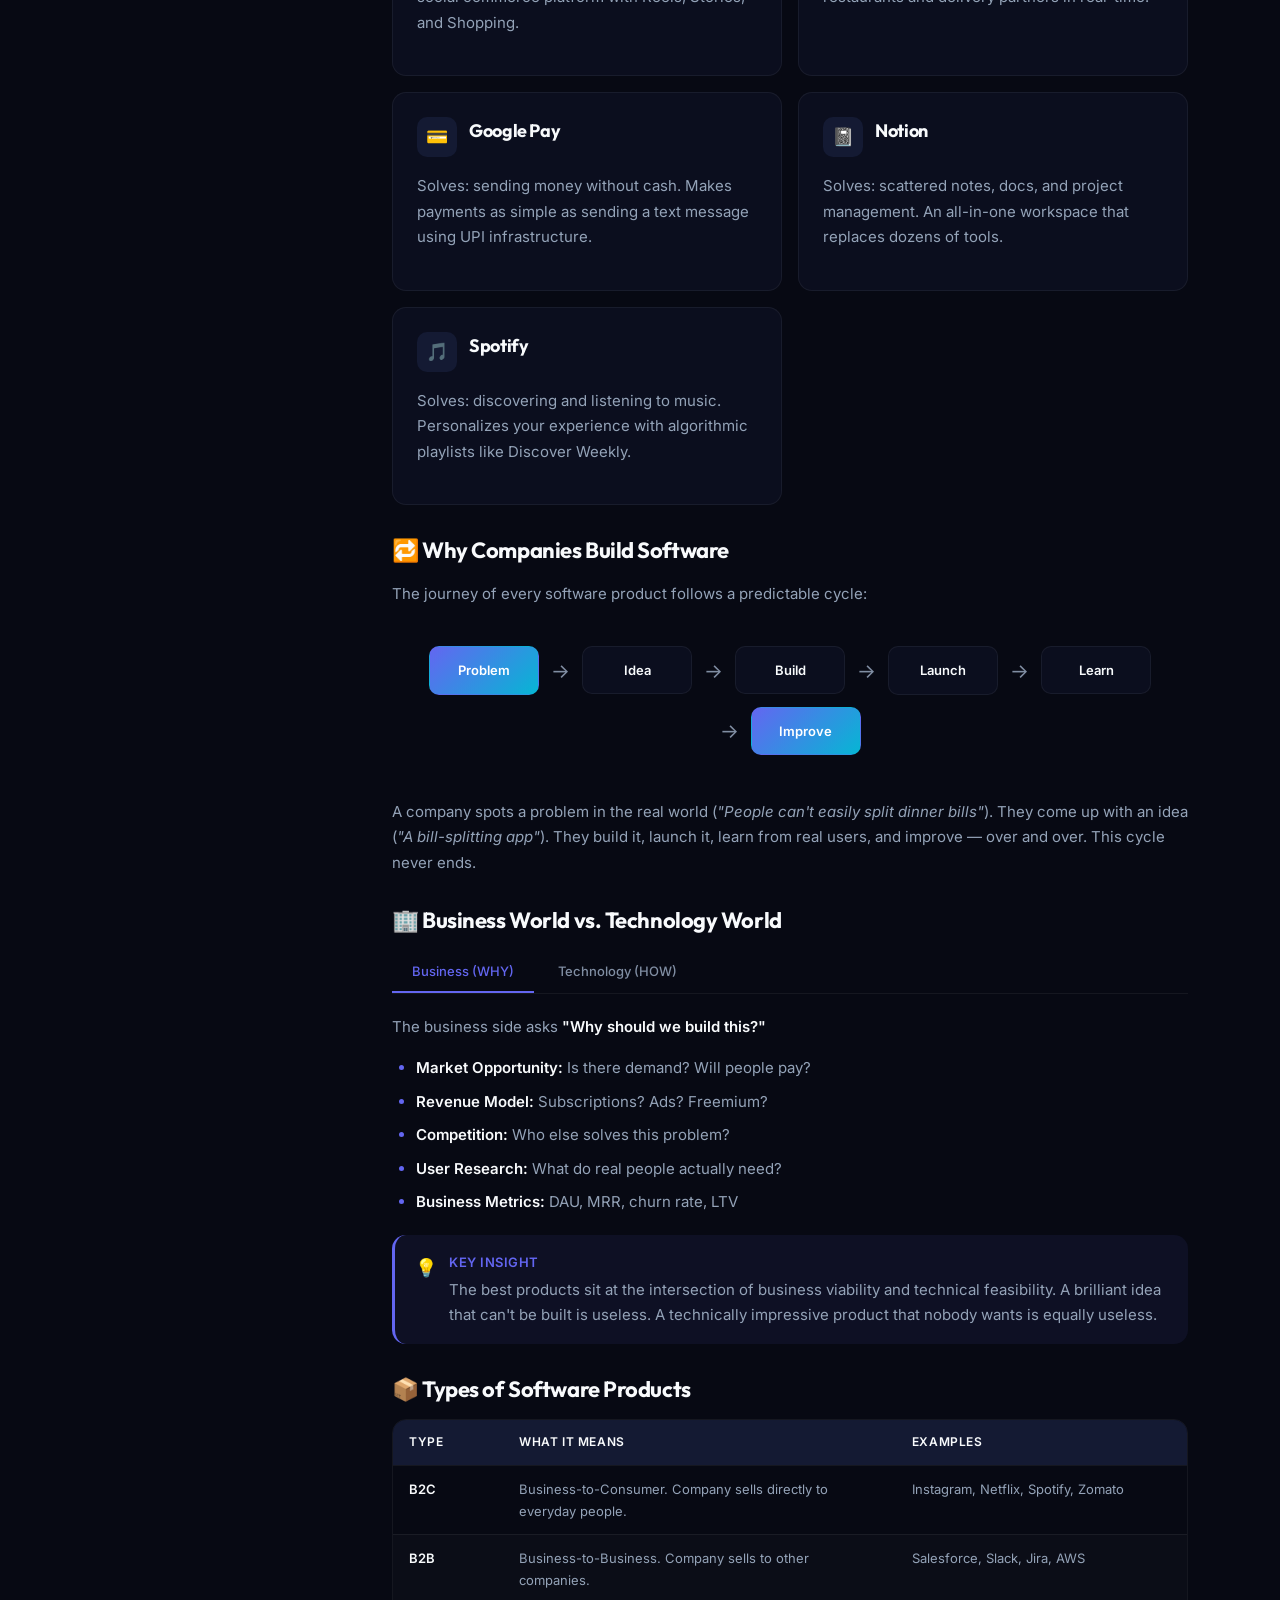
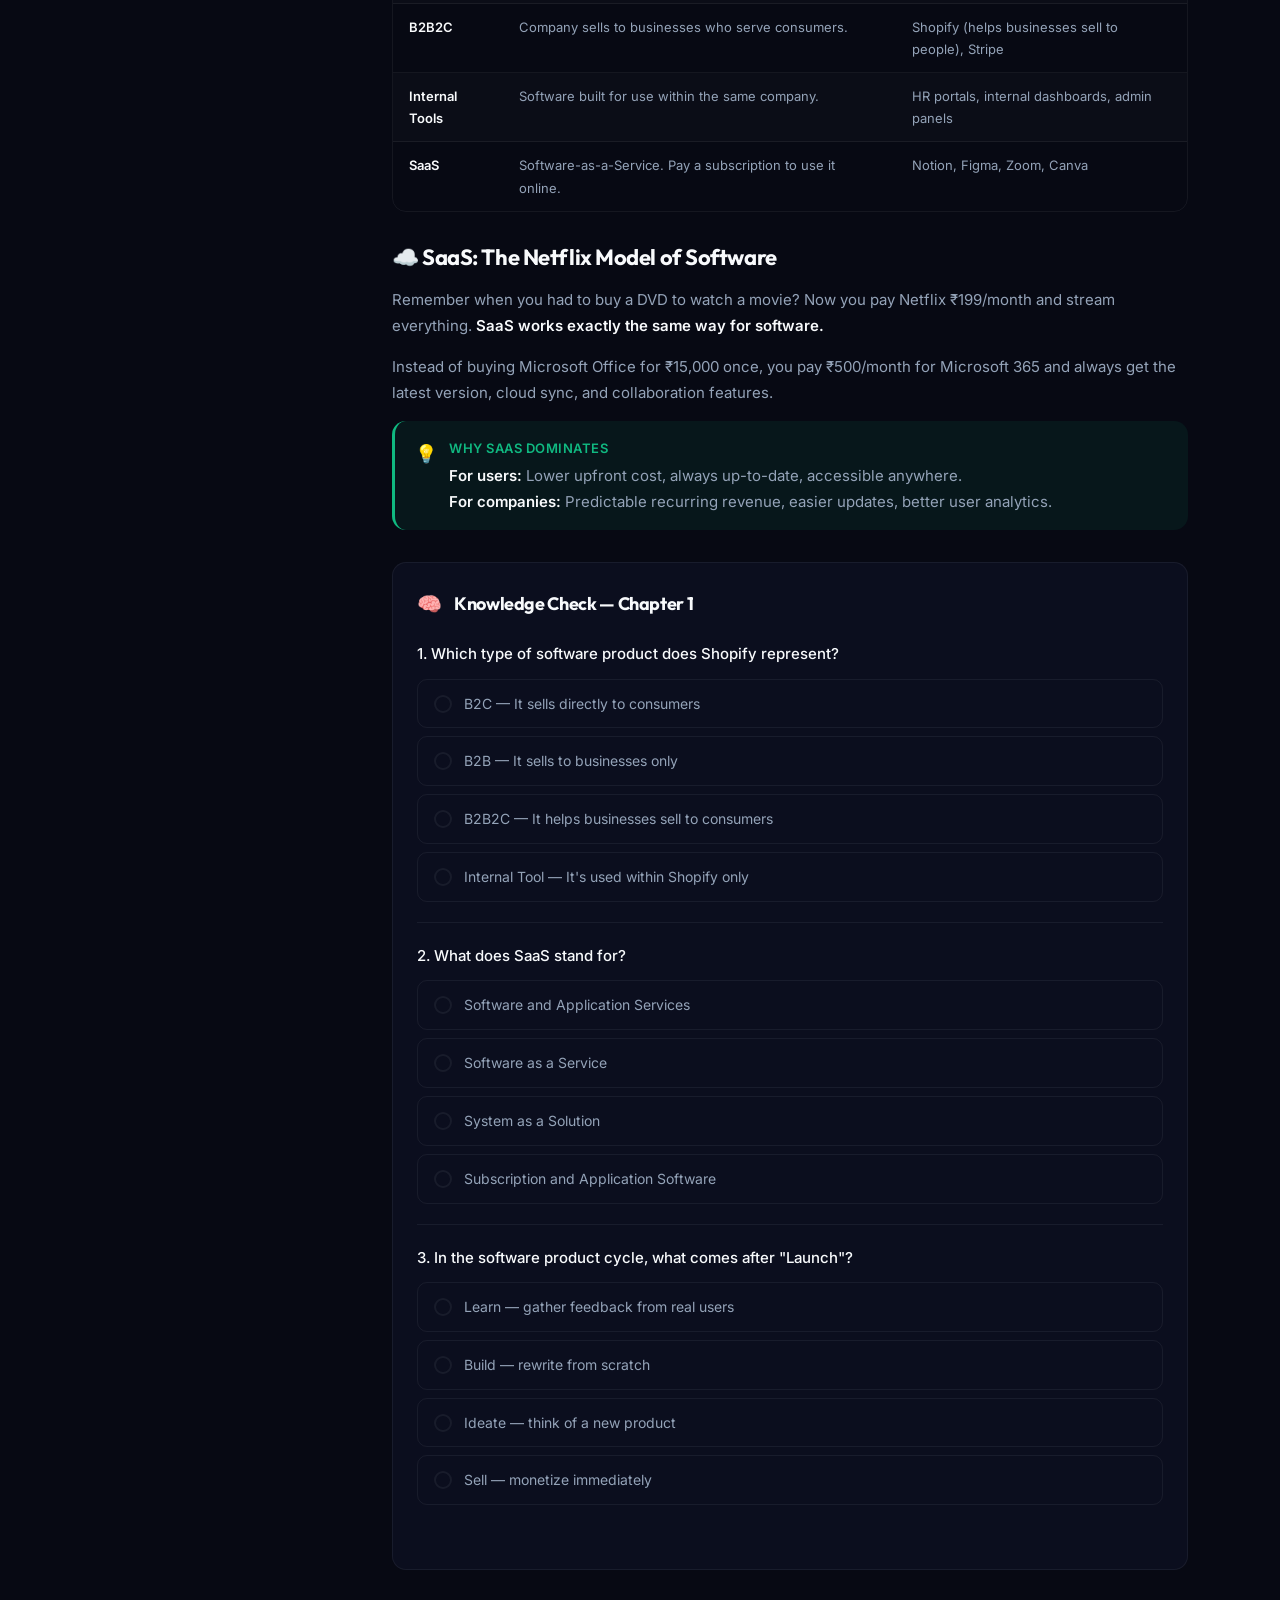
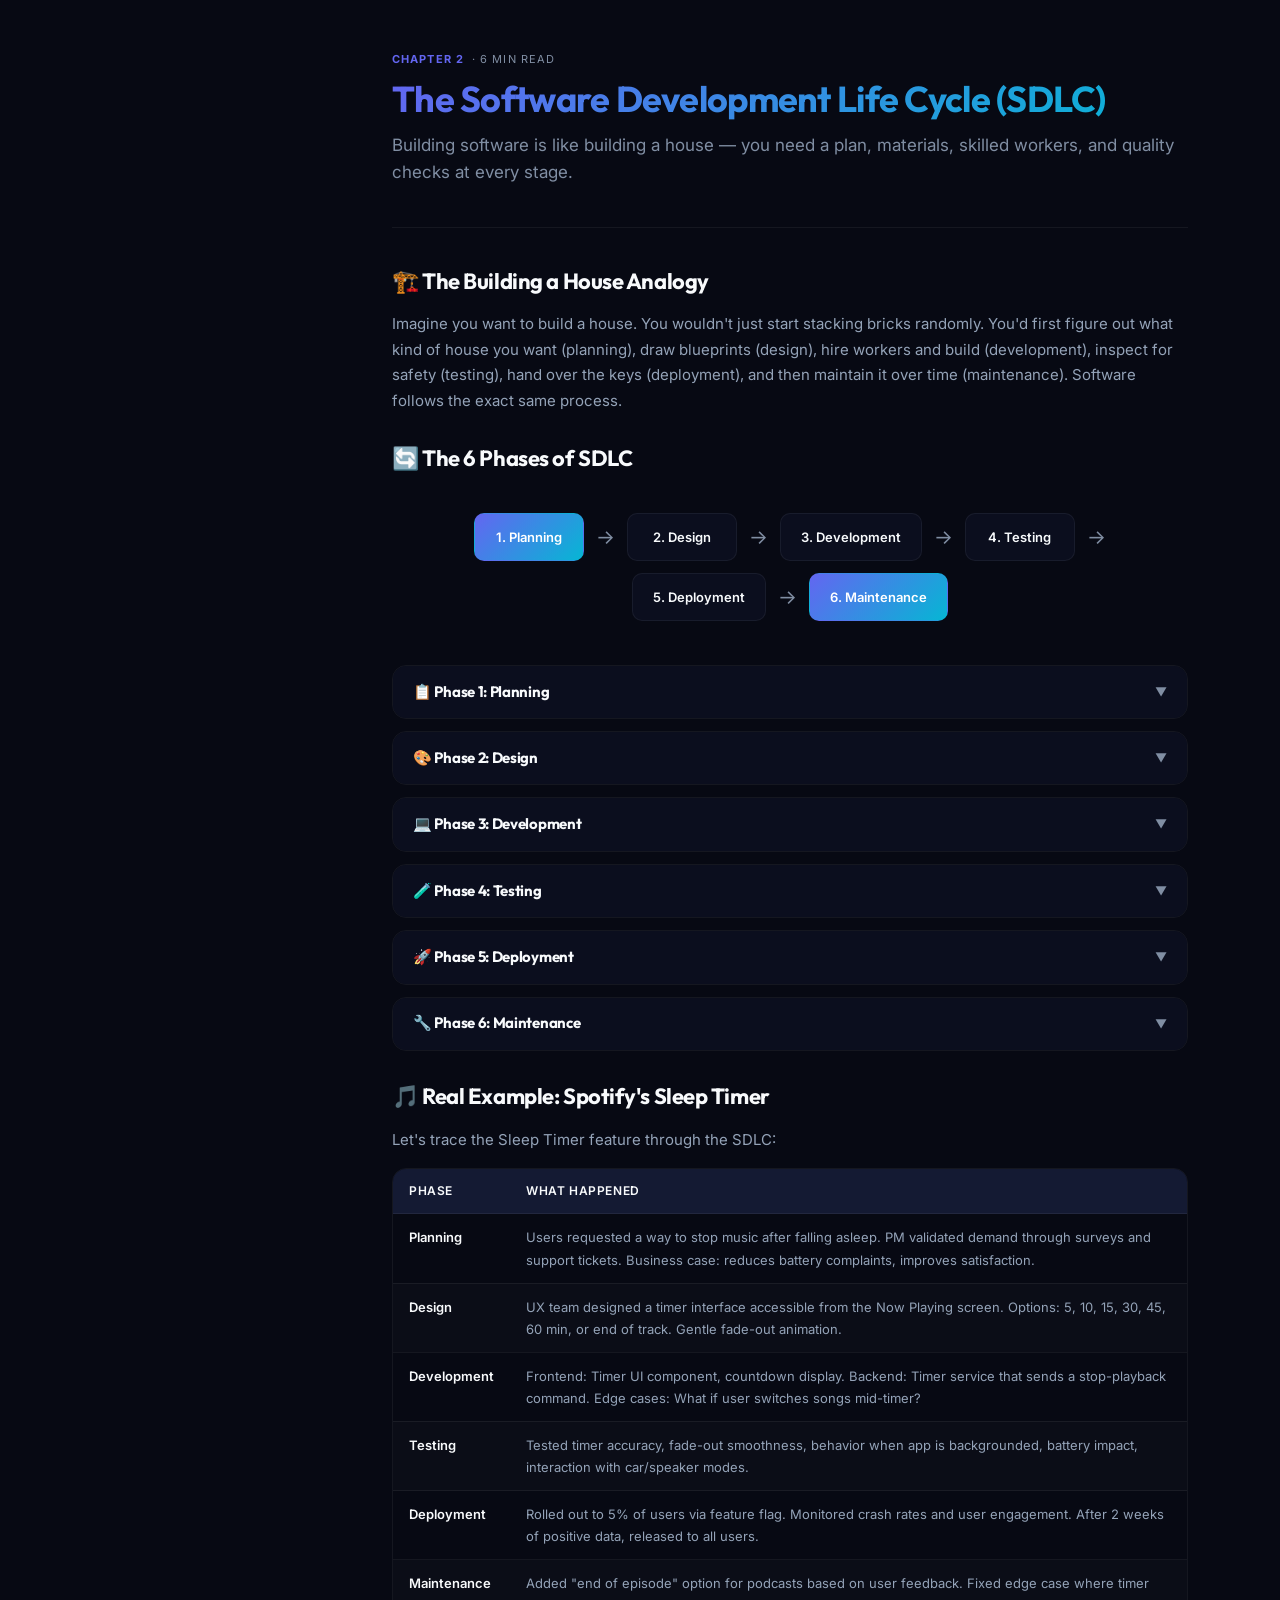
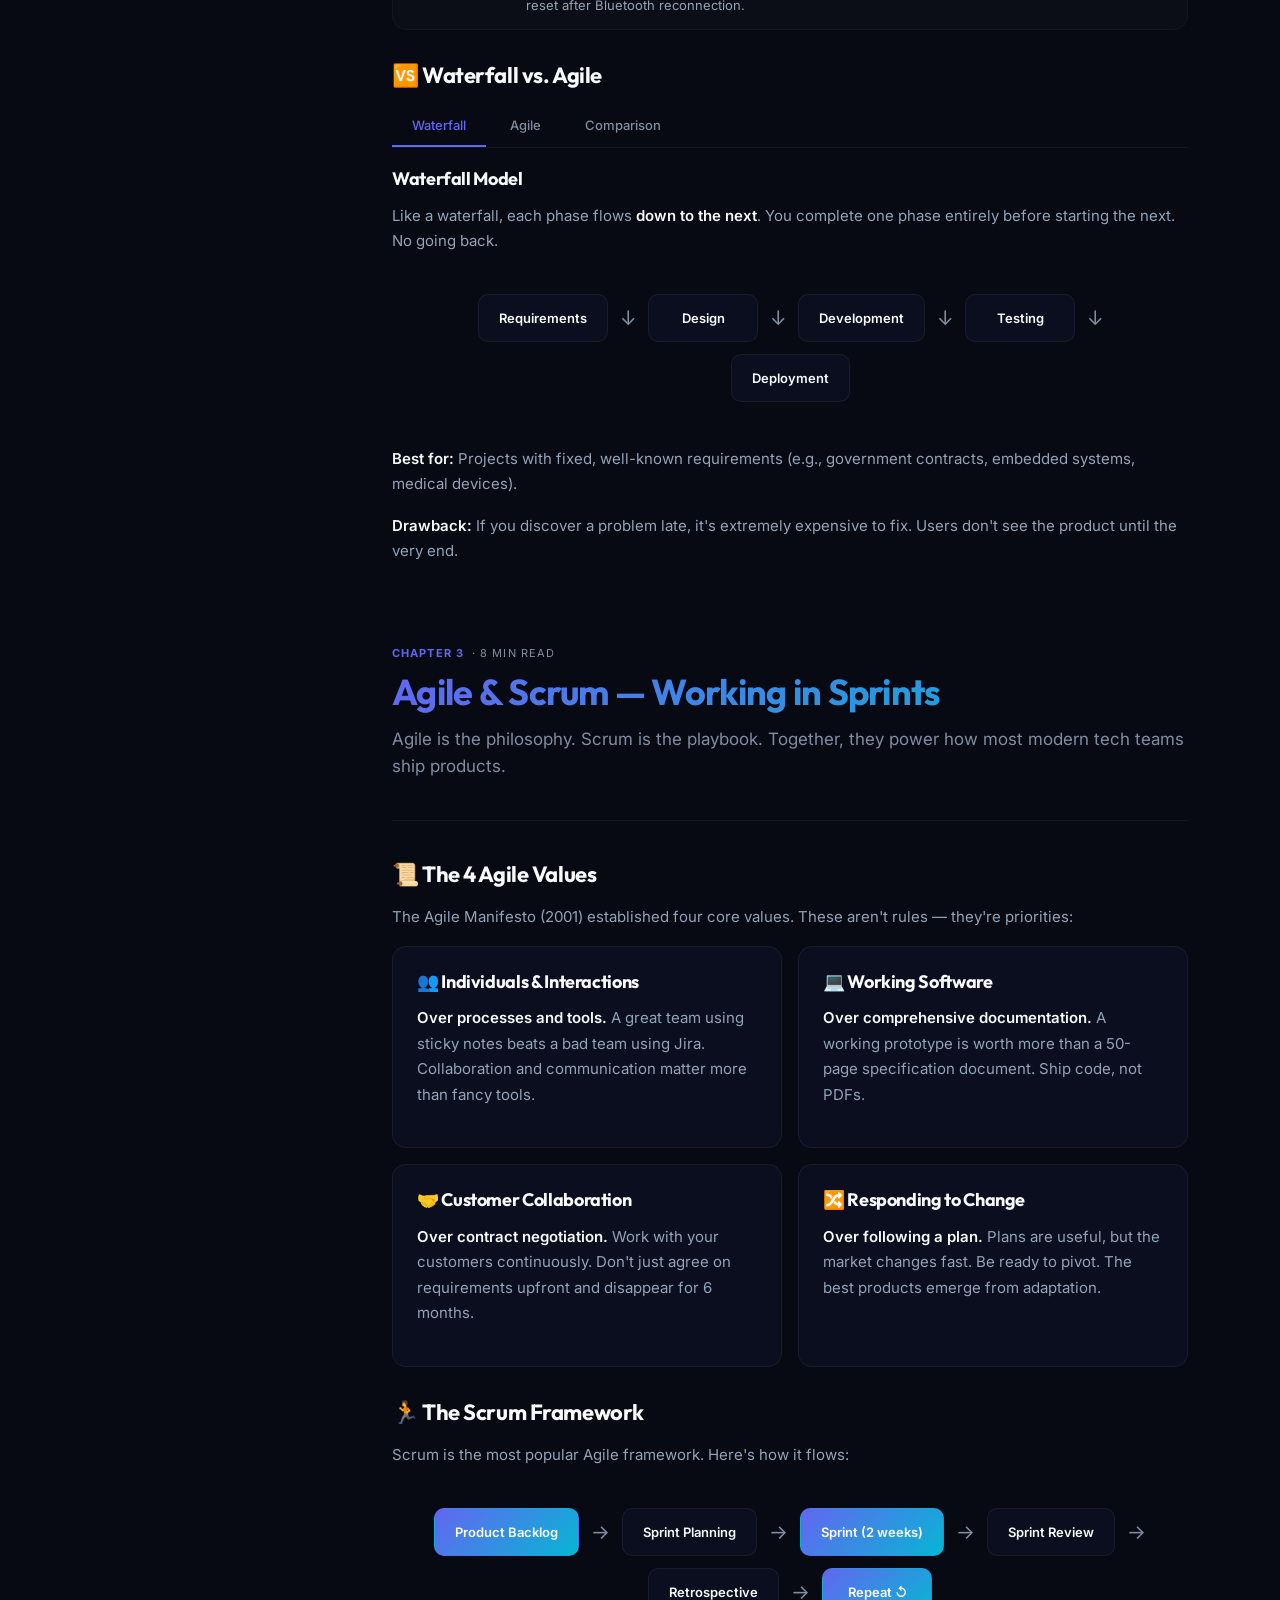
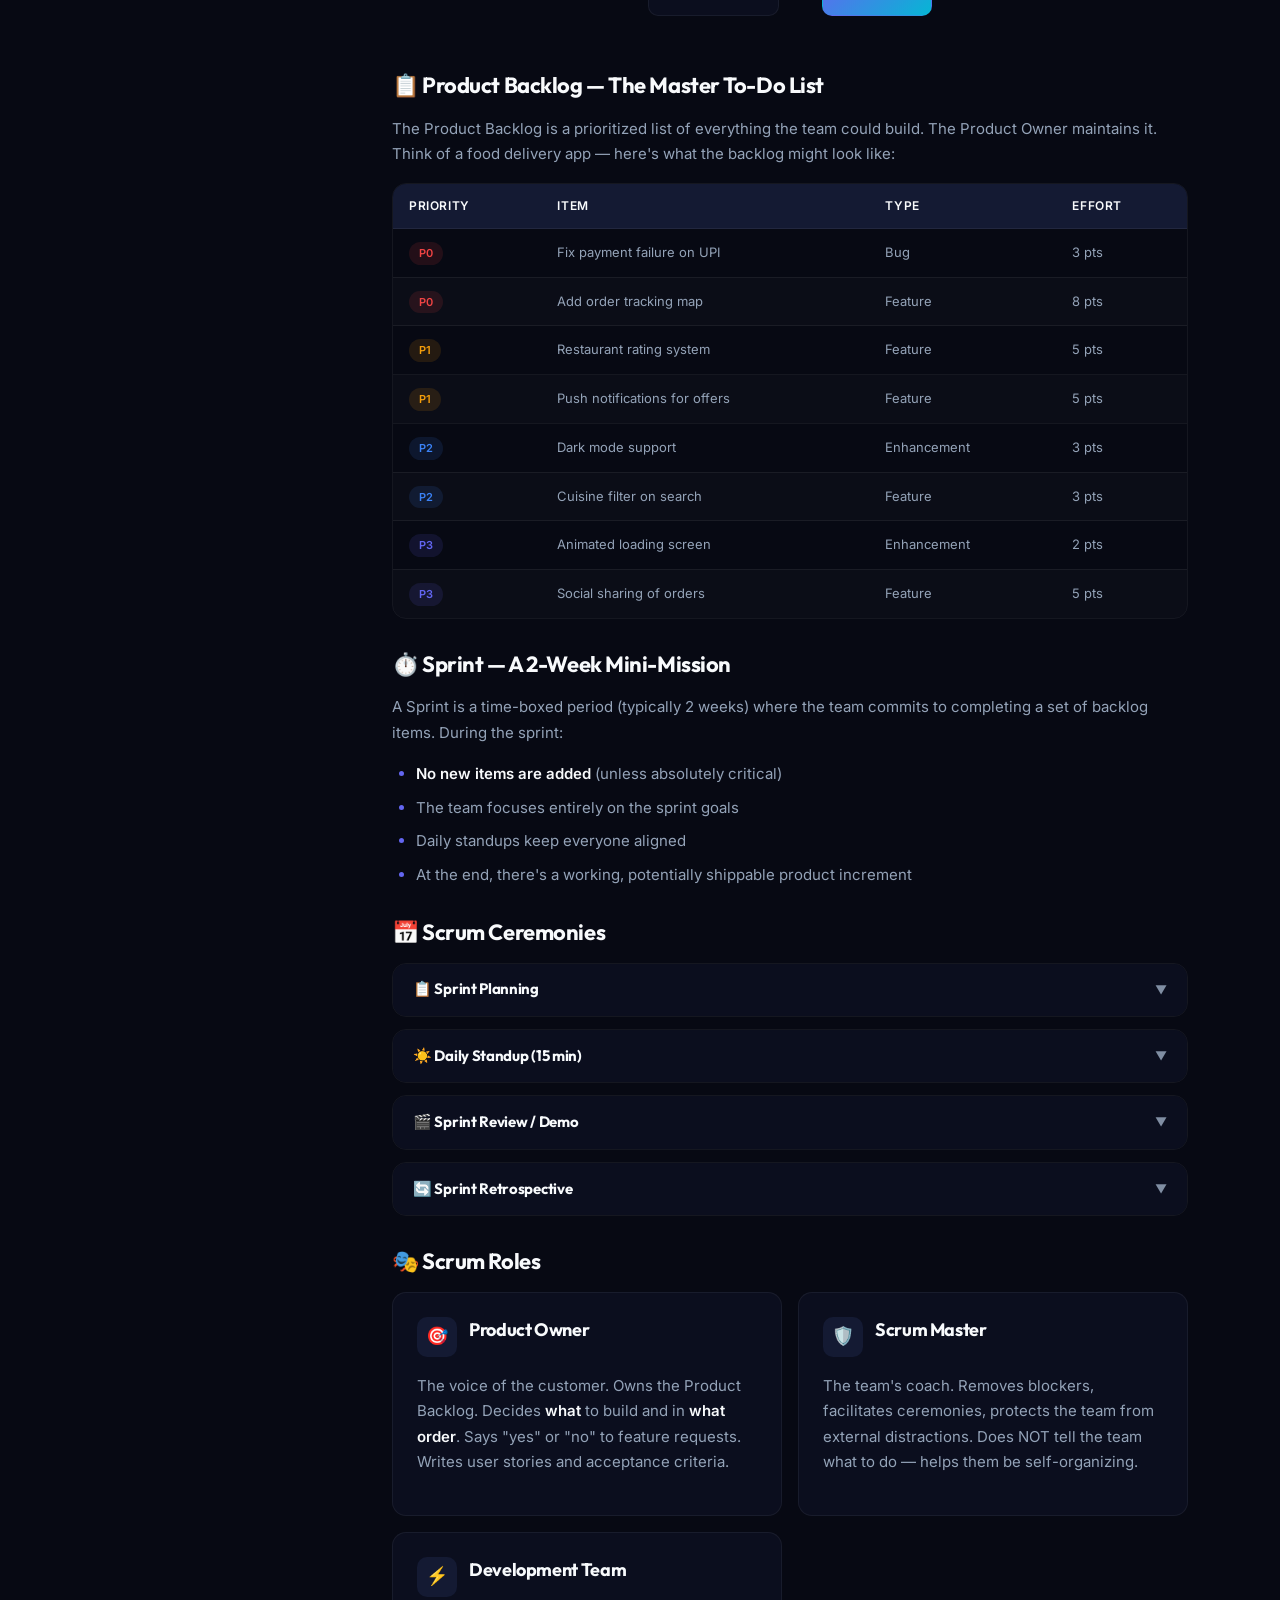
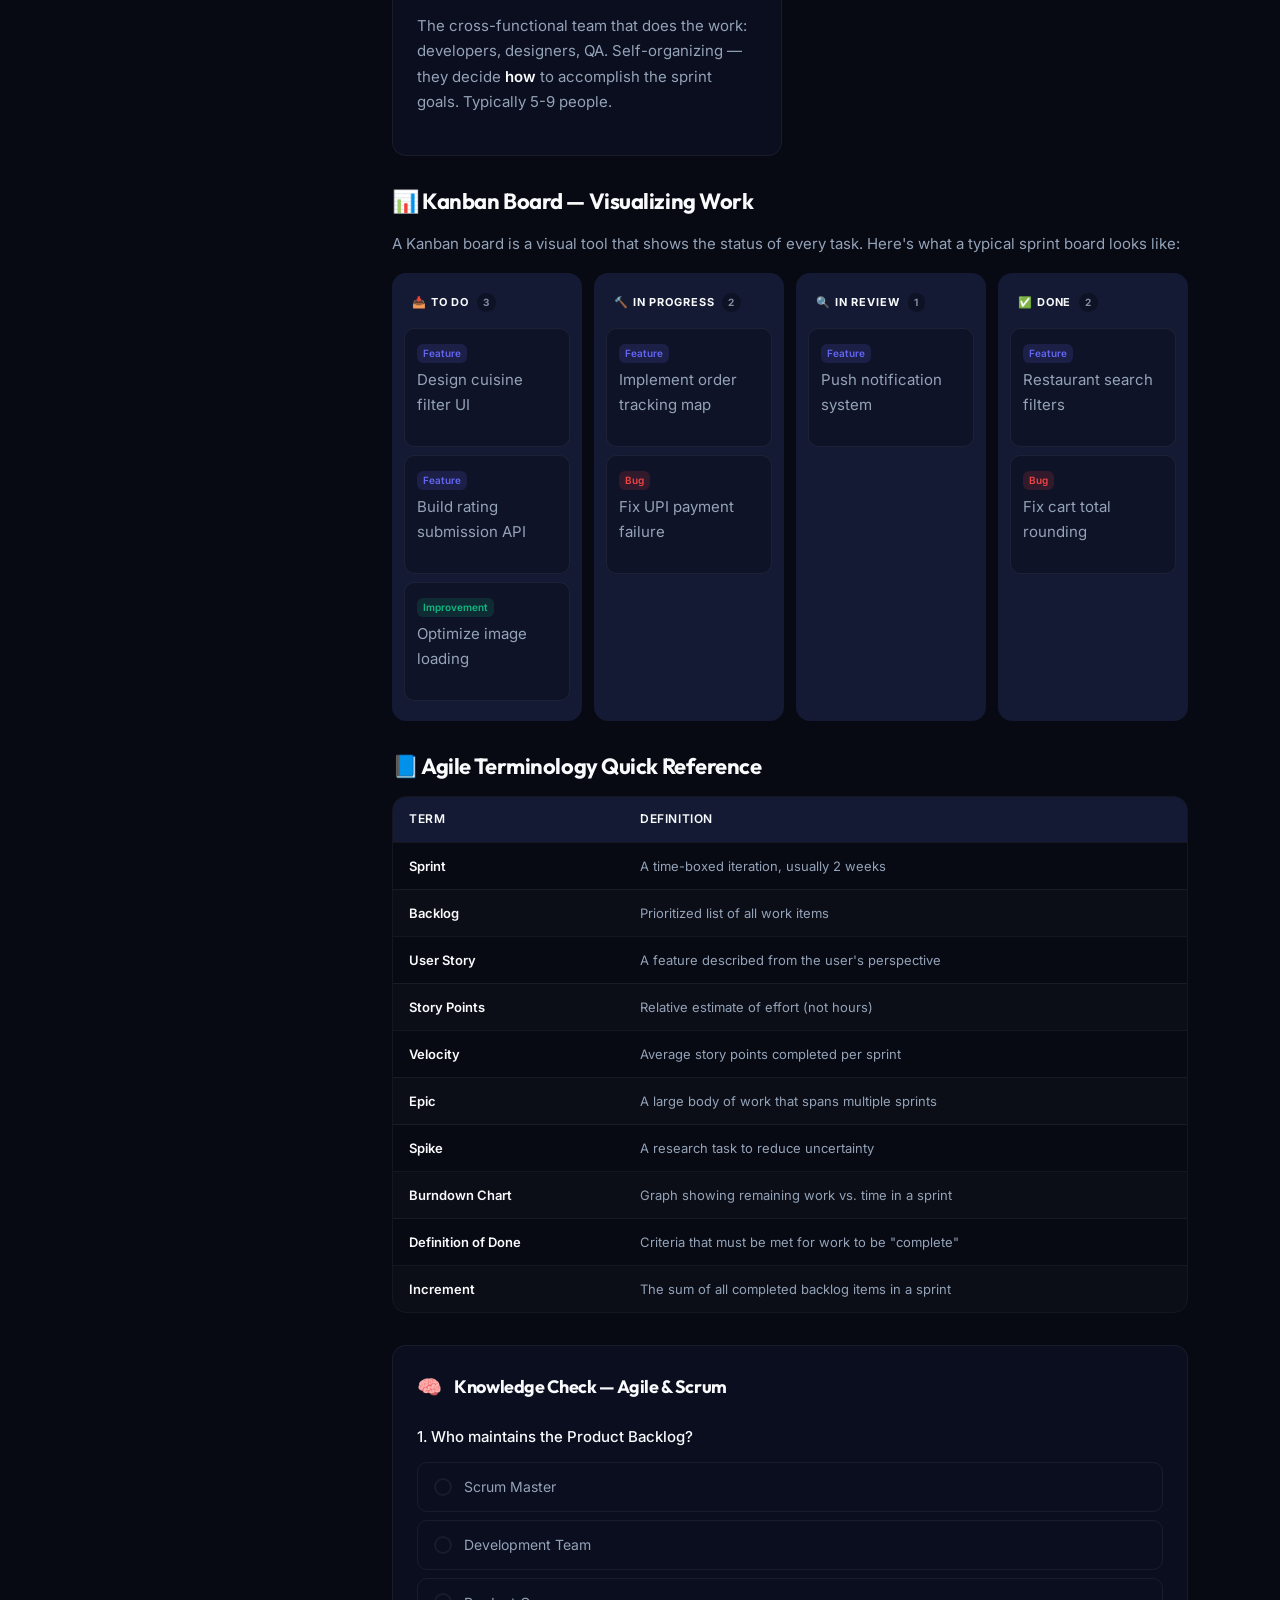
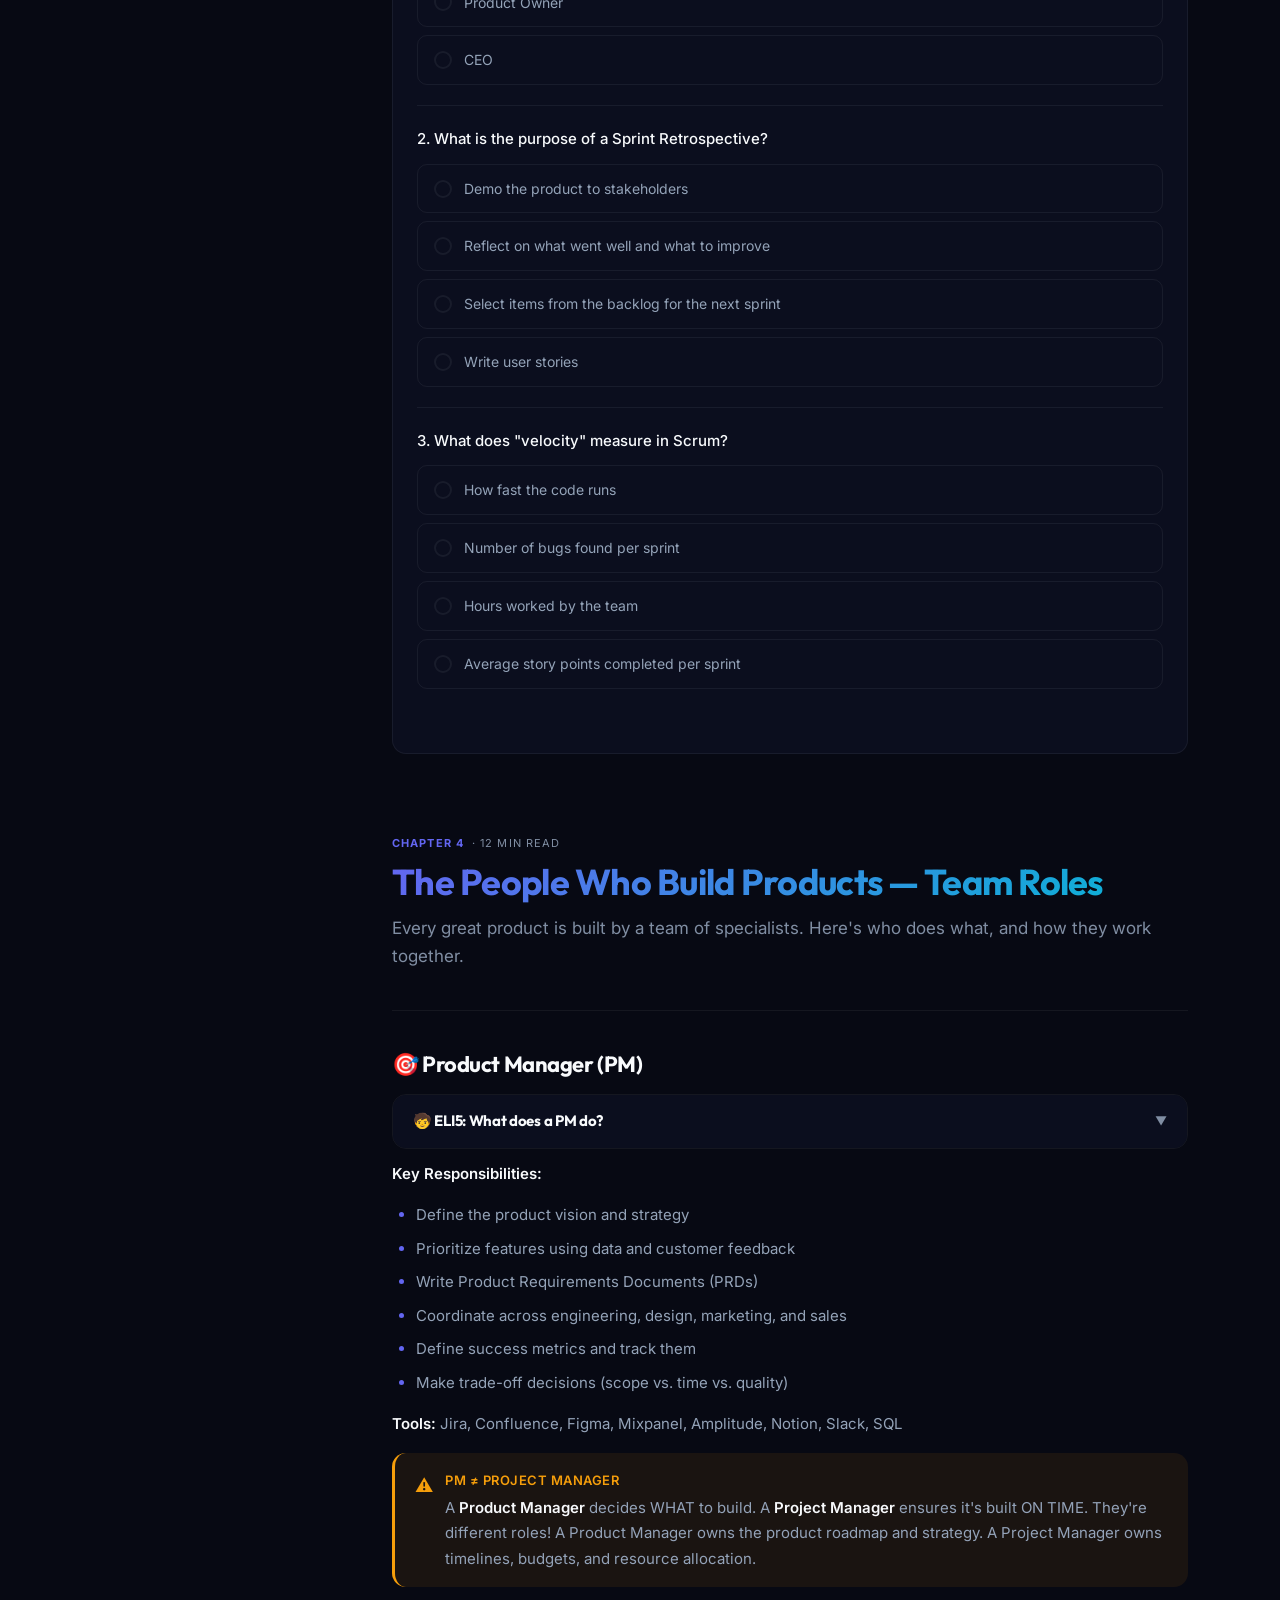
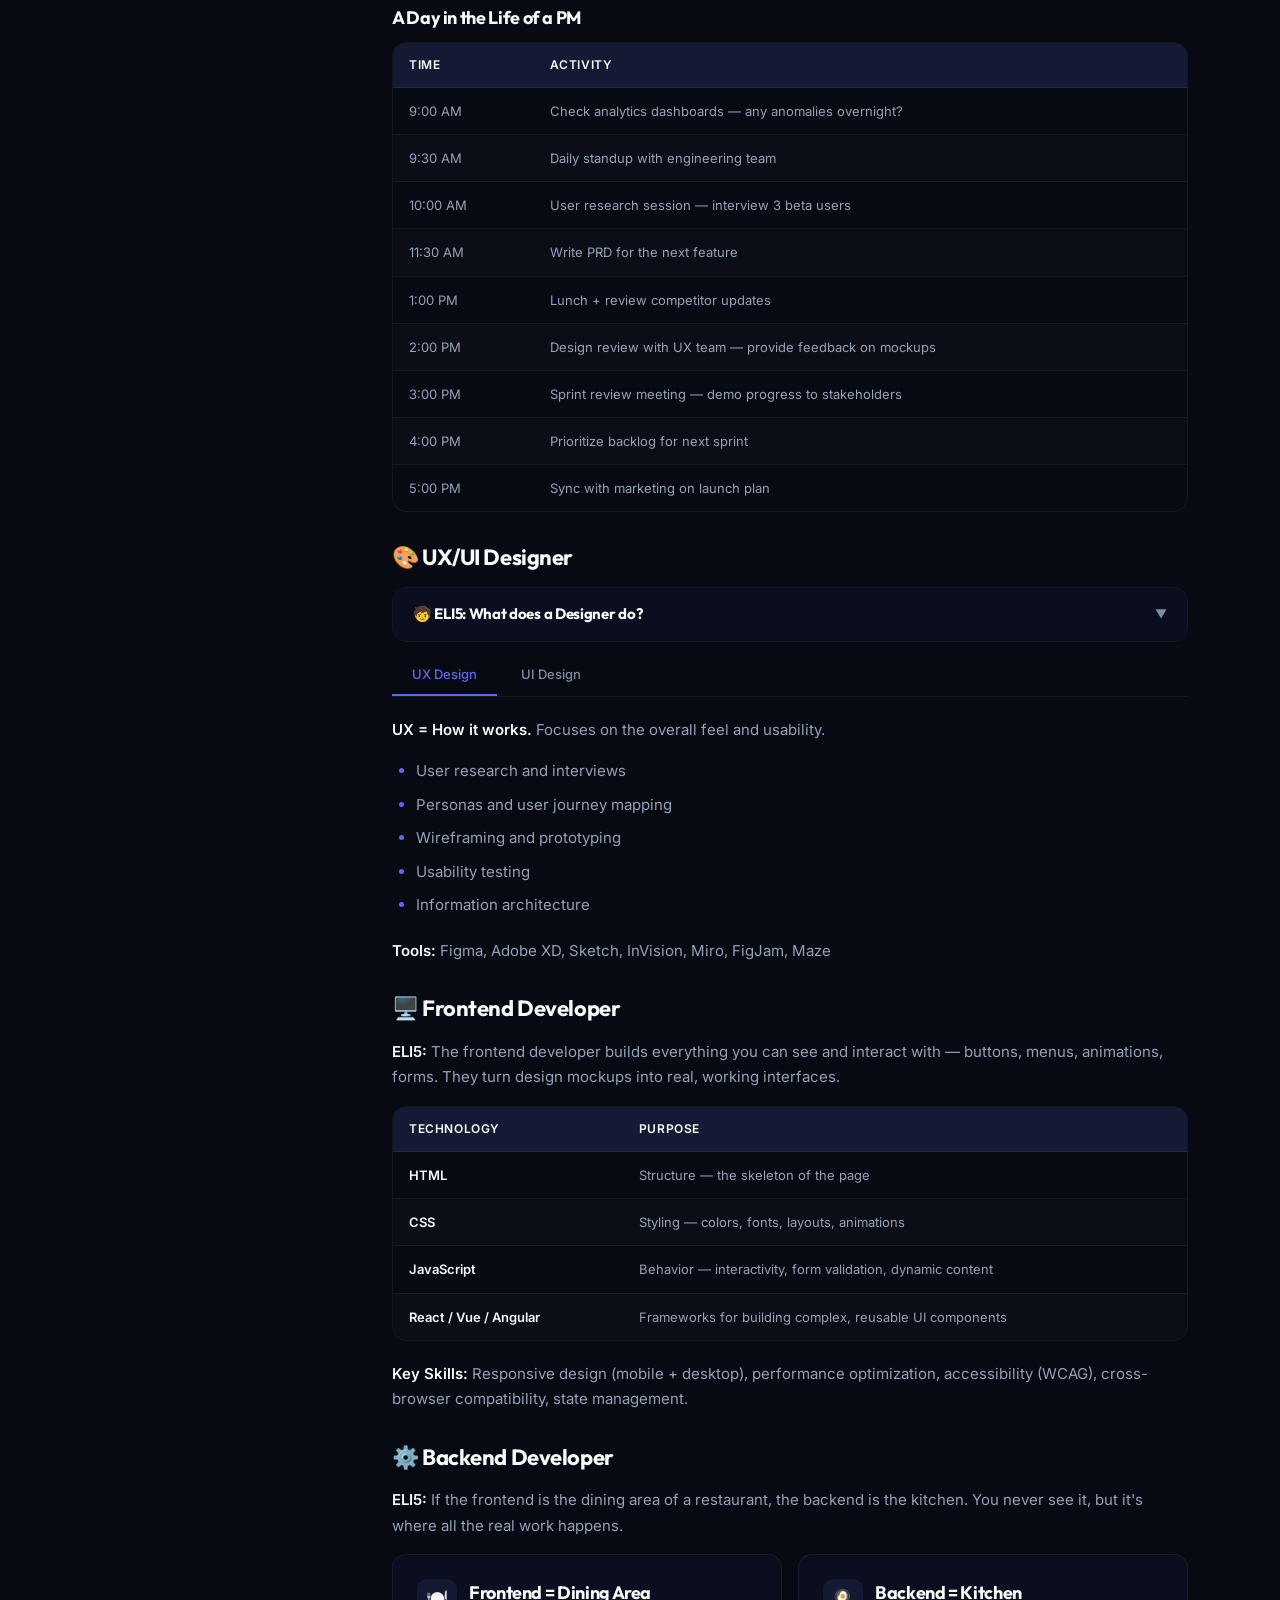
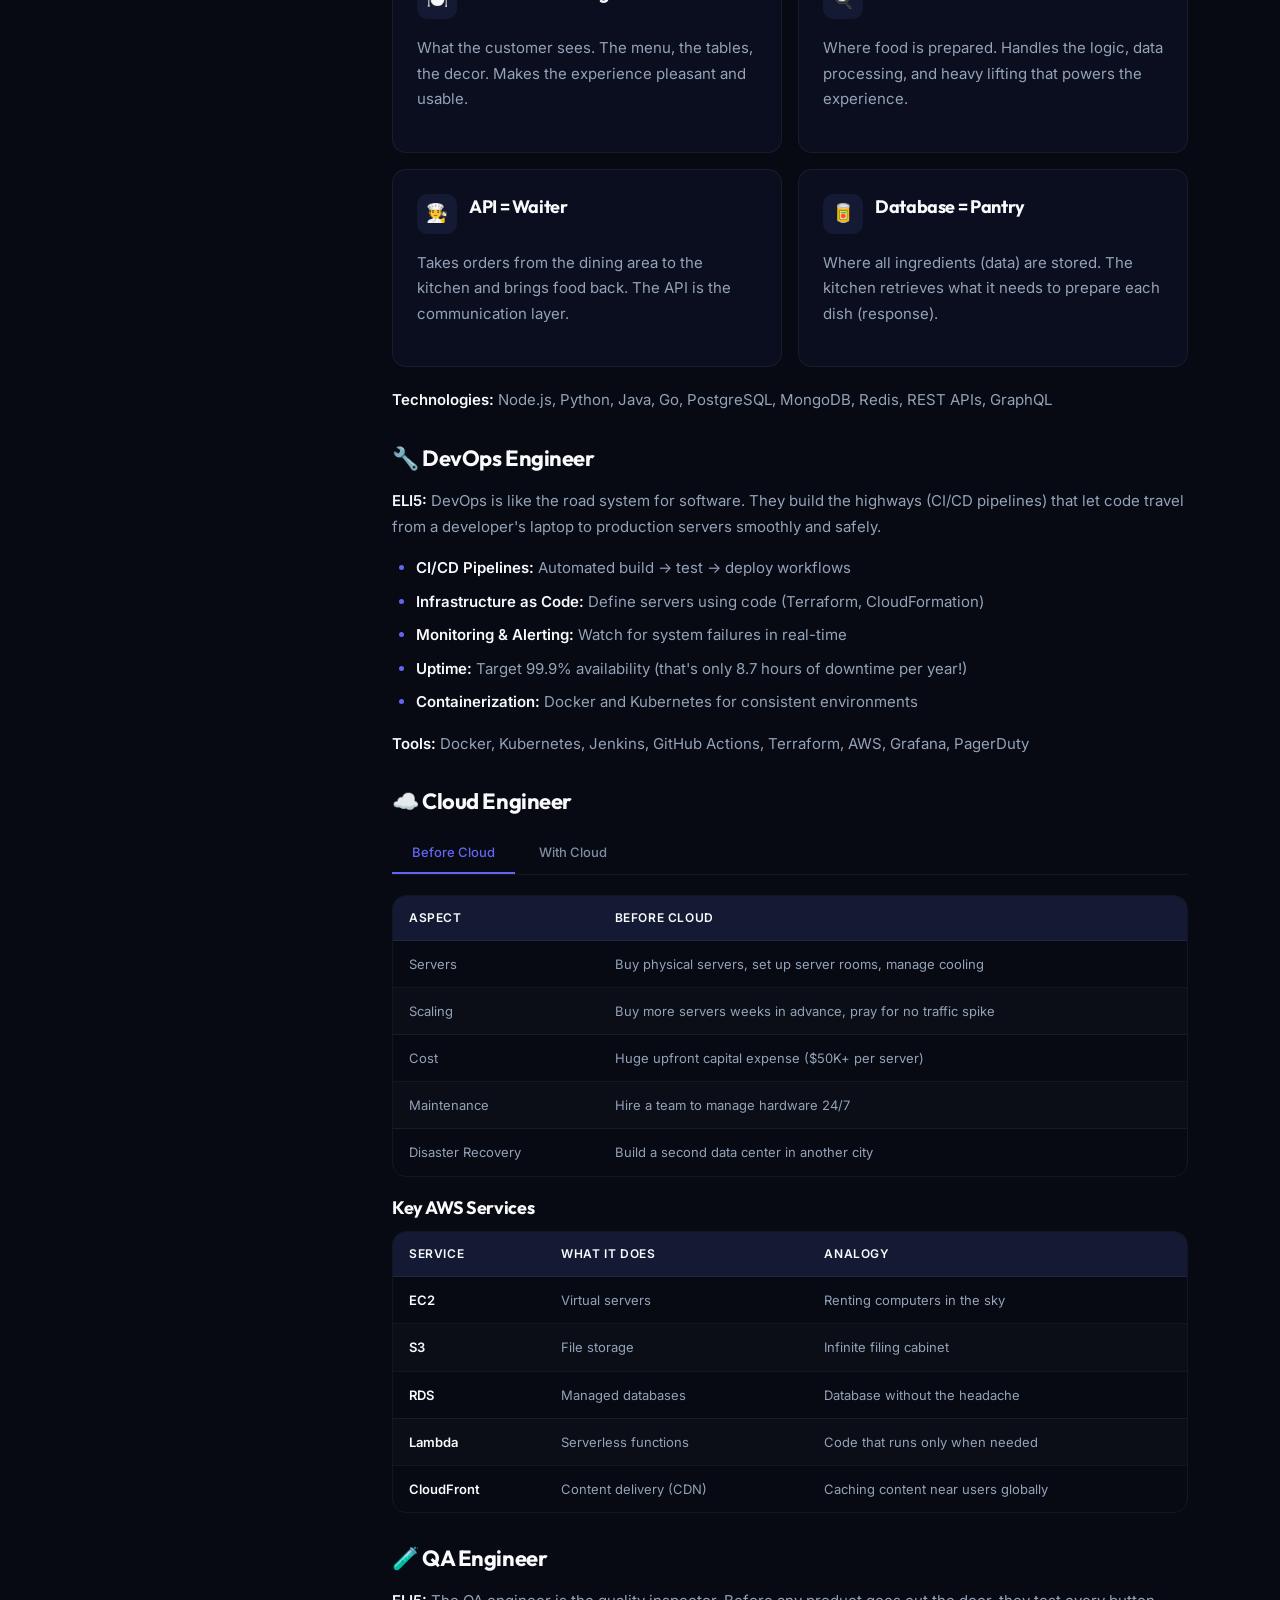
==== commit 38d9c213: "Optimize Lighthouse Accessibility, heading structure, contrast, and quiz ARIA standards" ====
--- a/index.html
+++ b/index.html
@@ -24,7 +24,7 @@
 </head>
 <body>
   <!-- Progress Bar -->
-  <div id="progress-bar" role="progressbar" aria-valuenow="0" aria-valuemin="0" aria-valuemax="100"></div>
+  <div id="progress-bar" role="progressbar" aria-label="Reading progress" aria-valuenow="0" aria-valuemin="0" aria-valuemax="100"></div>
 
   <!-- Sidebar -->
   <aside id="sidebar" role="navigation" aria-label="Chapter Navigation">
@@ -32,7 +32,7 @@
       <div class="sidebar-logo">
         <div class="sidebar-logo-icon">📘</div>
         <div class="sidebar-logo-text">
-          <h3>PM &amp; Dev Guide</h3>
+          <div class="sidebar-logo-title">PM &amp; Dev Guide</div>
           <span>Interactive Learning</span>
         </div>
       </div>
--- a/index.css
+++ b/index.css
@@ -19,7 +19,7 @@
 
   --text-primary: #f8fafc;
   --text-secondary: #94a3b8;
-  --text-muted: #64748b;
+  --text-muted: #808ea3;
 
   --border-color: rgba(255, 255, 255, 0.06);
   --border-color-hover: rgba(255, 255, 255, 0.12);
@@ -87,7 +87,7 @@
 
   --text-primary: #0f172a;
   --text-secondary: #475569;
-  --text-muted: #94a3b8;
+  --text-muted: #64748b;
 
   --border-color: rgba(0, 0, 0, 0.08);
   --border-color-hover: rgba(0, 0, 0, 0.15);
@@ -426,11 +426,12 @@
   flex-shrink: 0;
 }
 
-.sidebar-logo-text h3 {
+.sidebar-logo-text .sidebar-logo-title {
   font-family: var(--font-heading);
   font-size: 0.9375rem;
   margin-bottom: 0;
   color: var(--text-primary);
+  font-weight: 600;
 }
 .sidebar-logo-text span {
   font-size: 0.6875rem;
